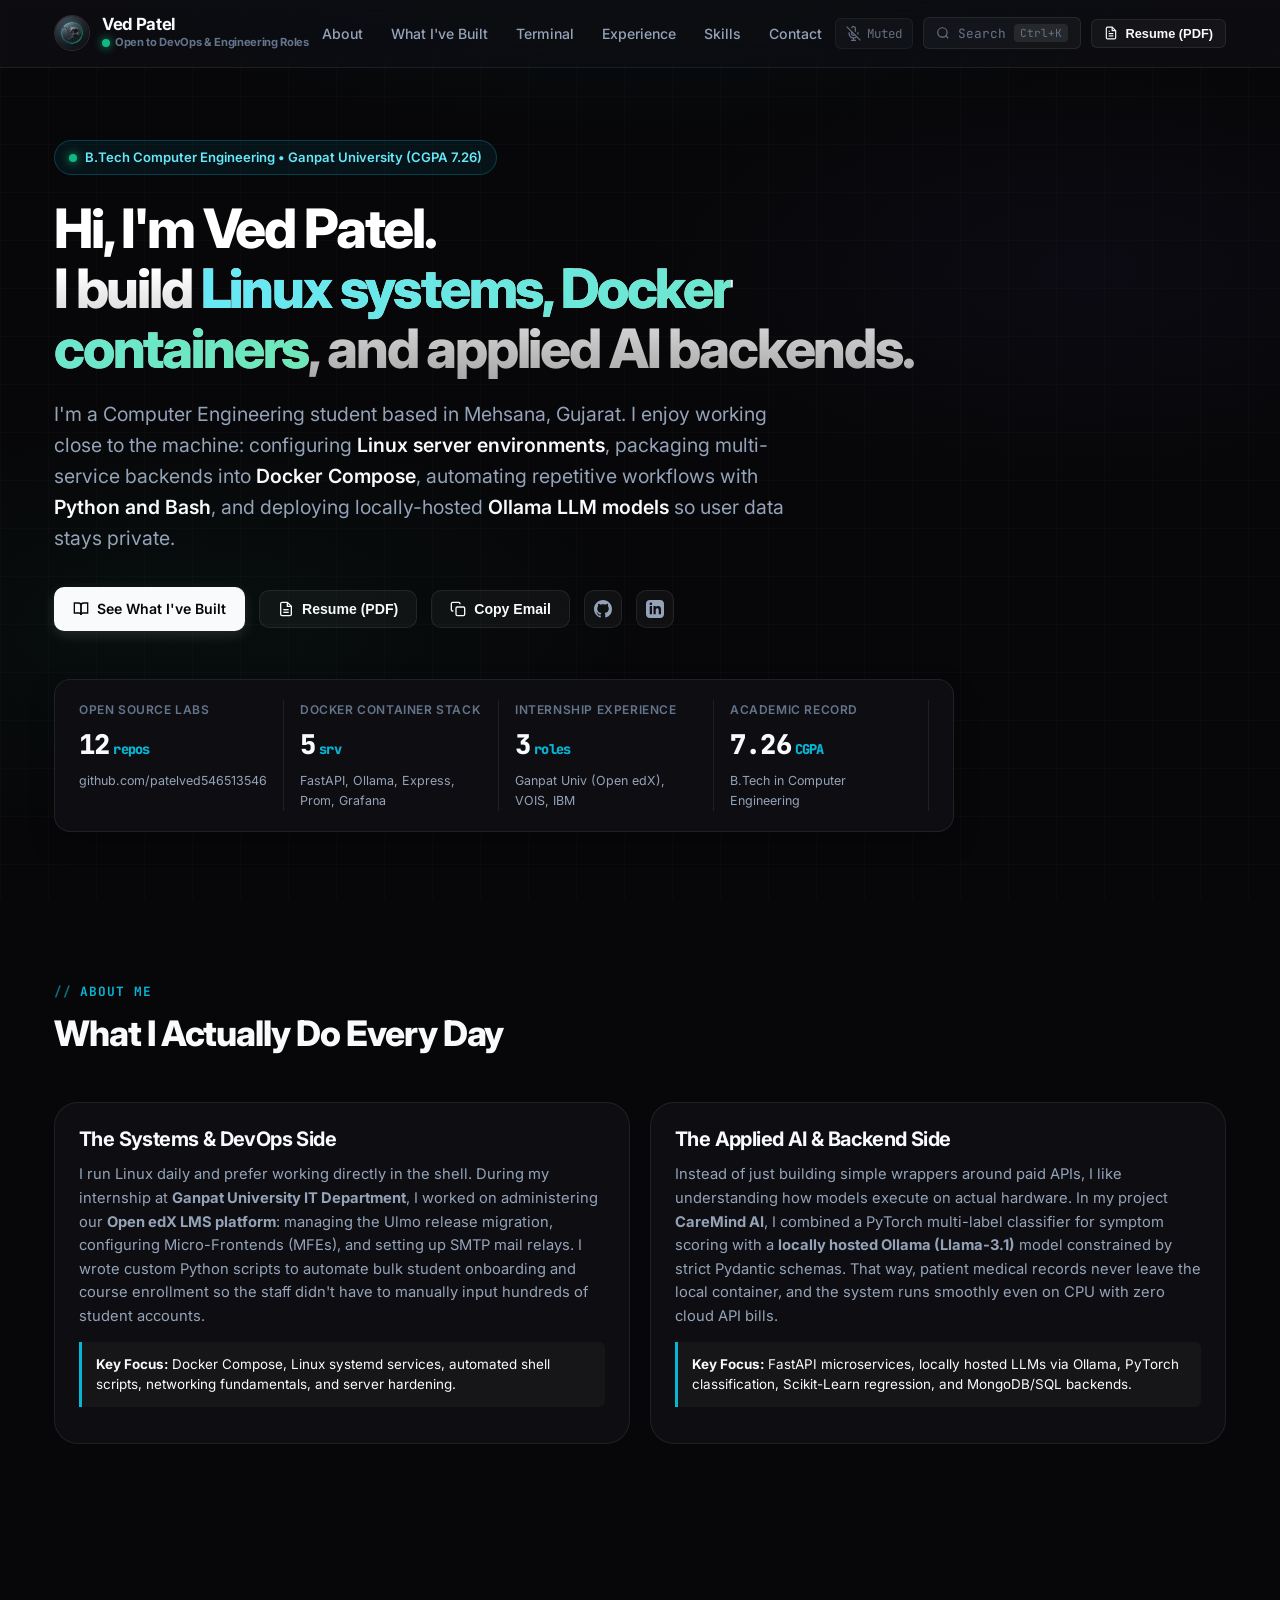
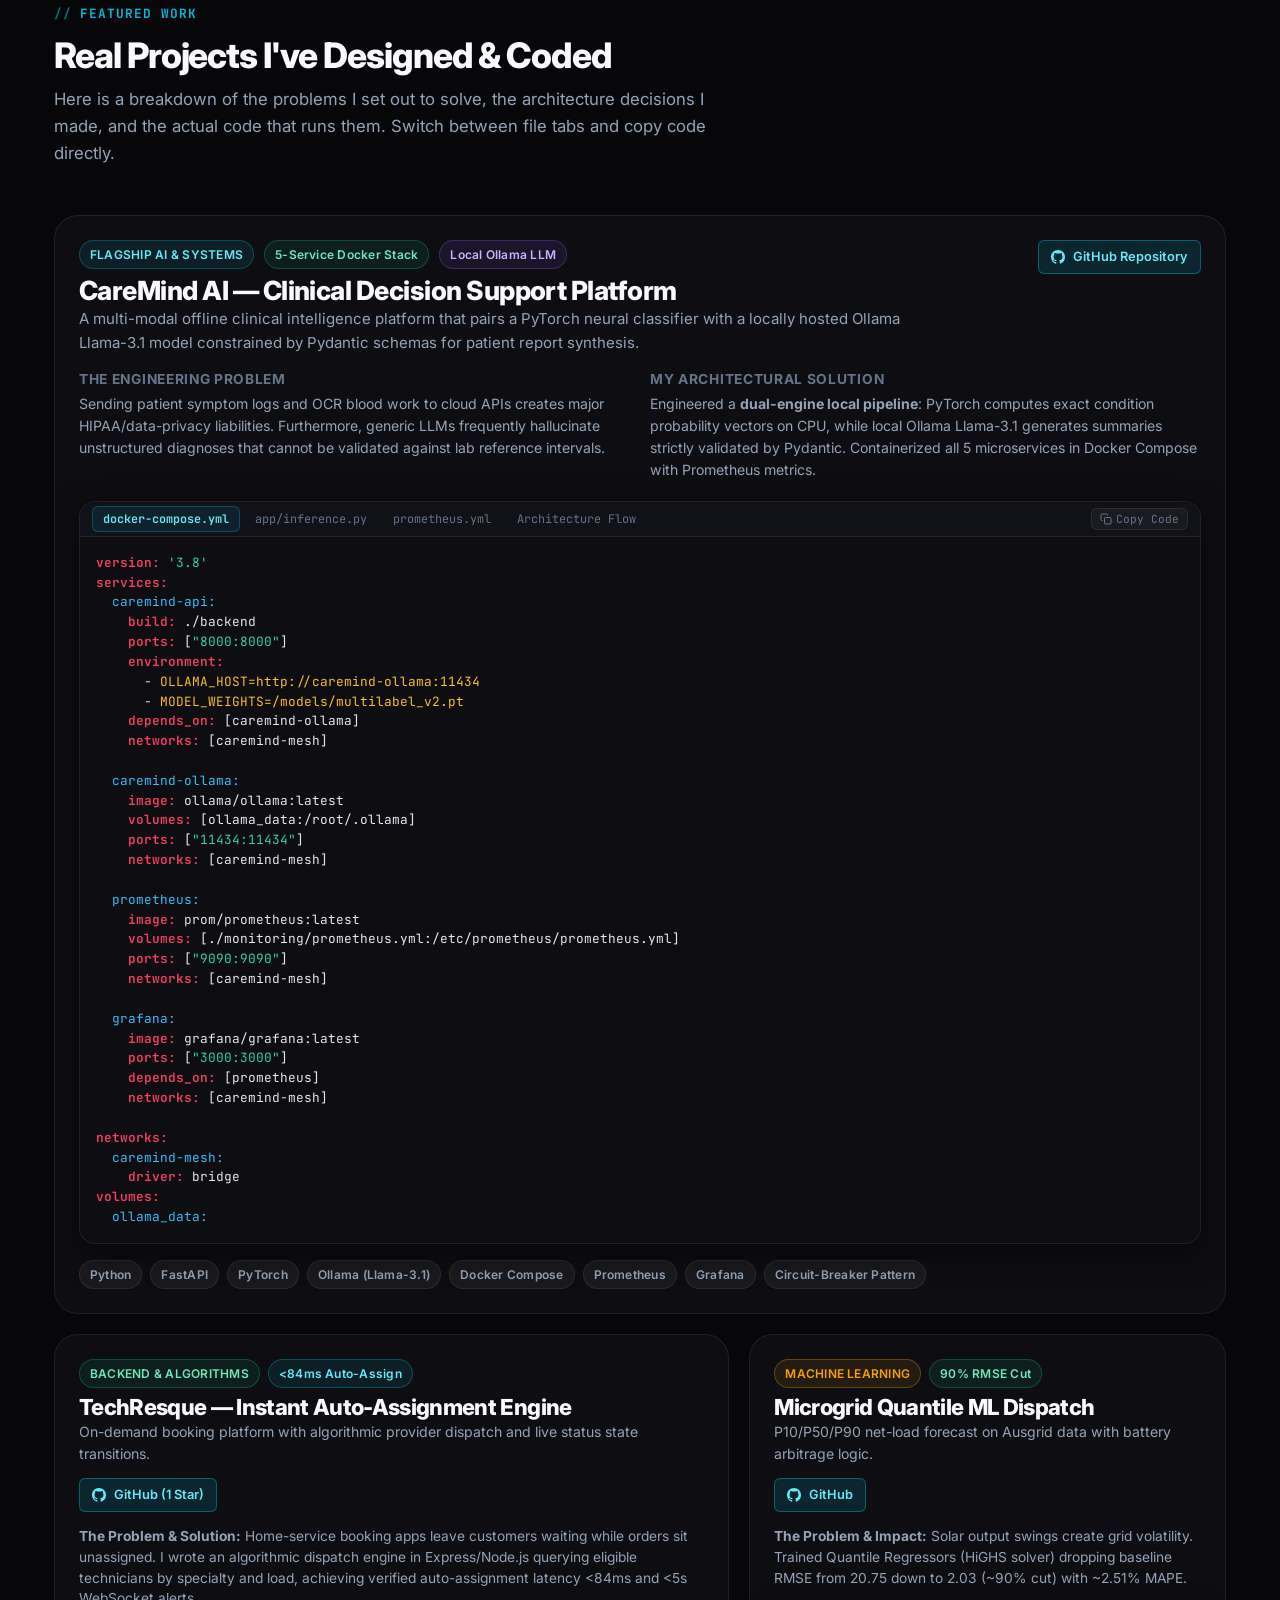
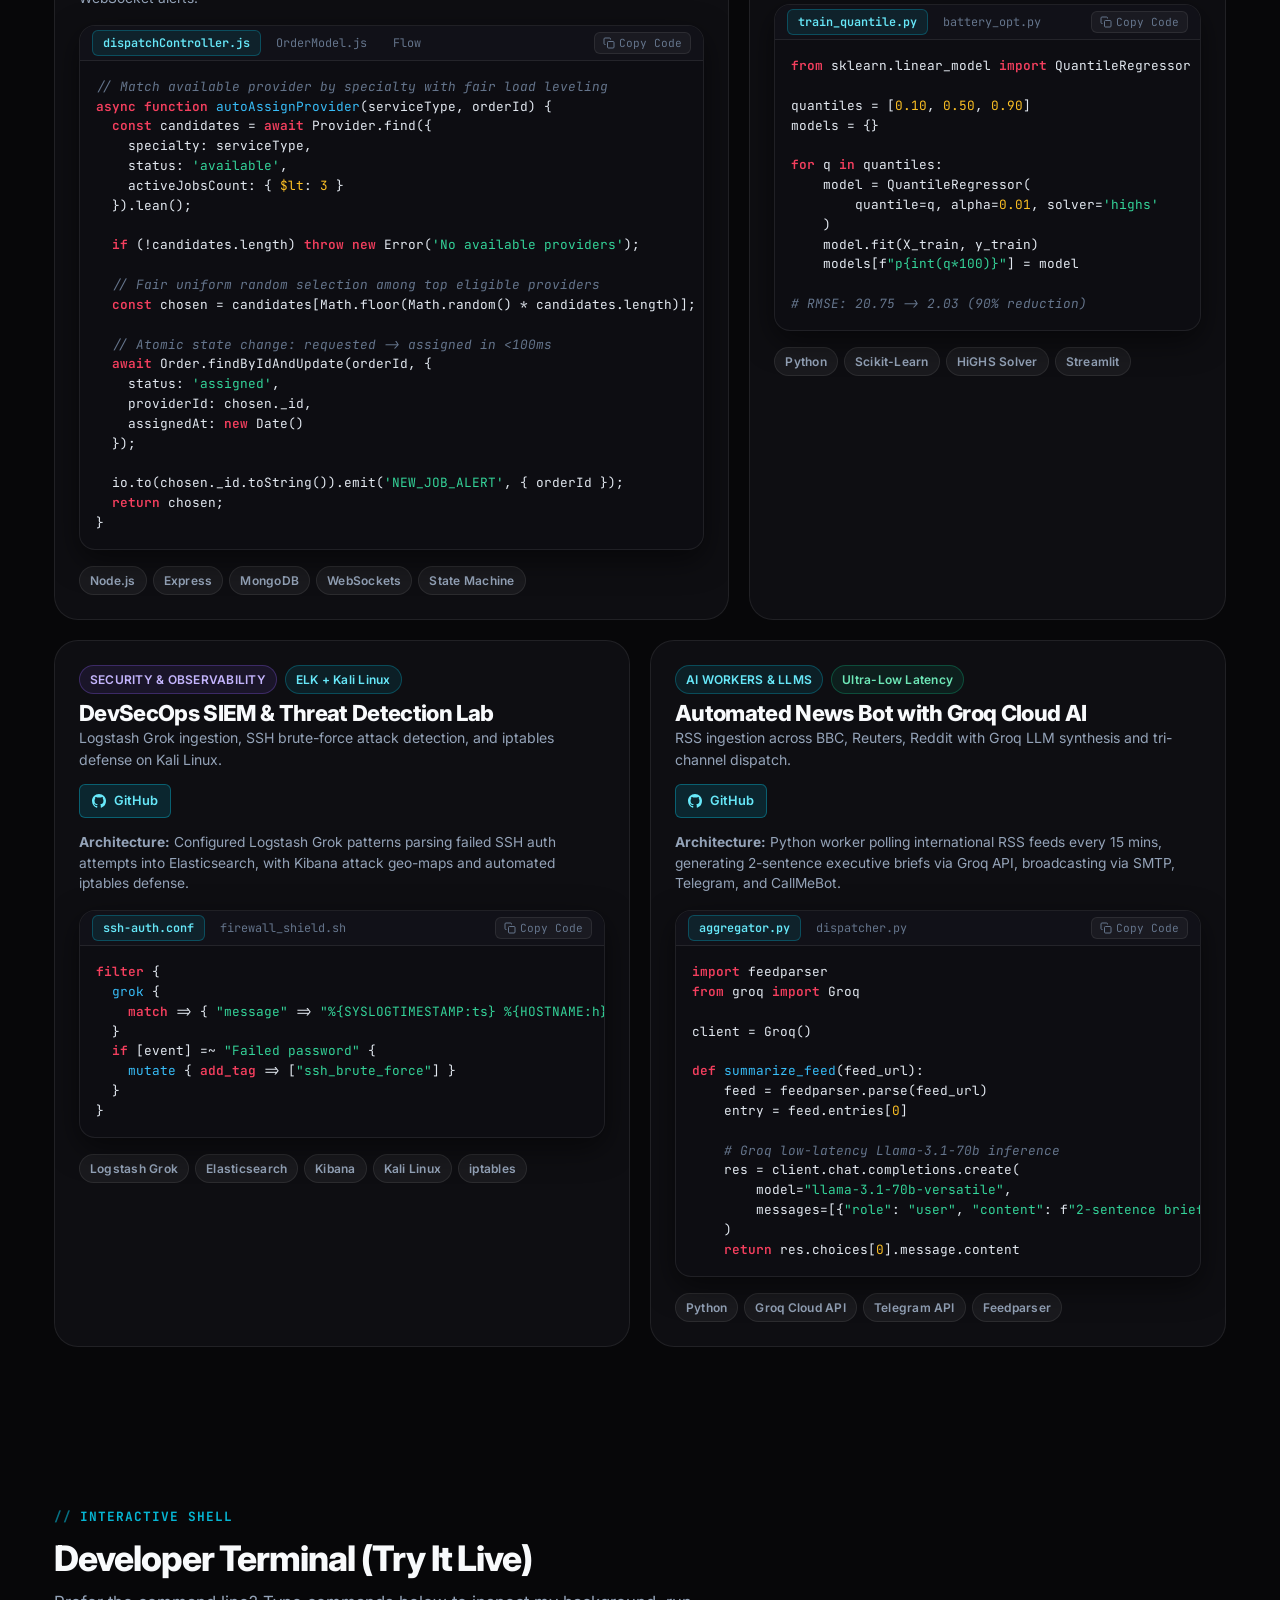
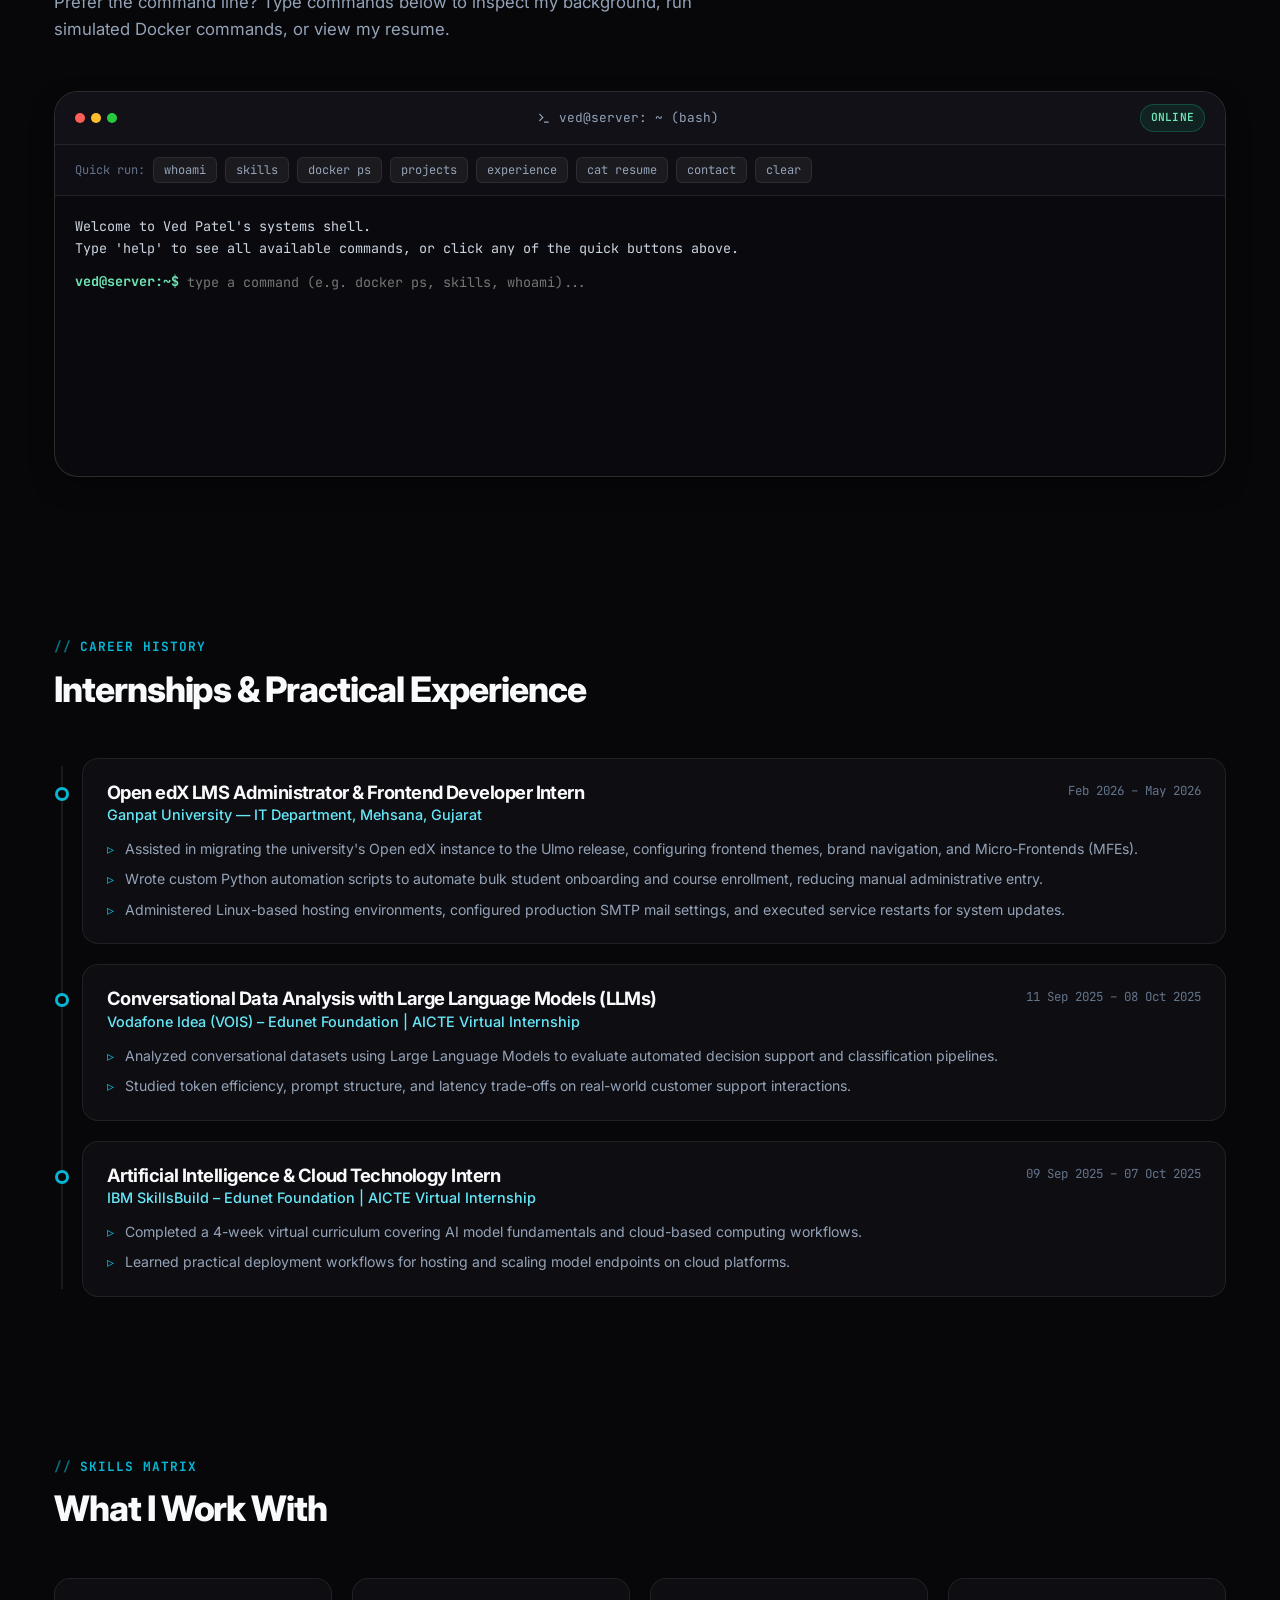
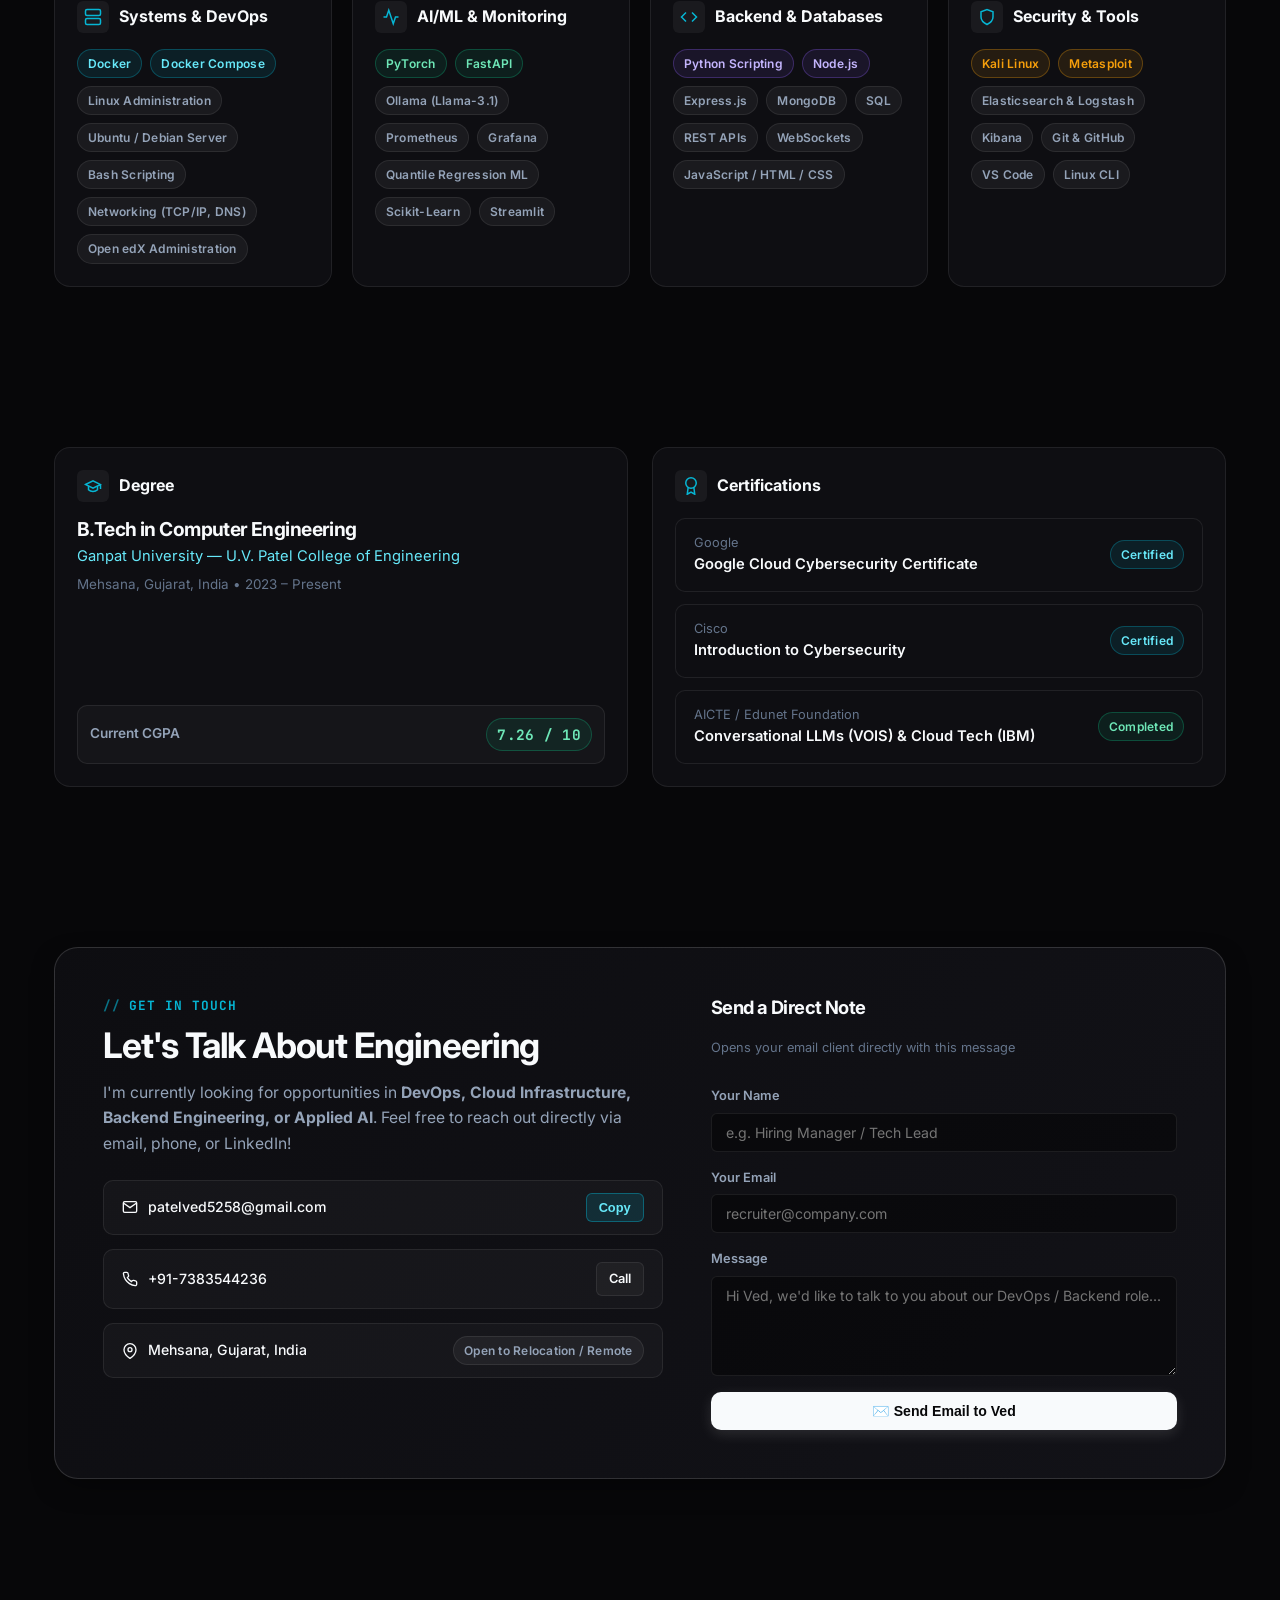
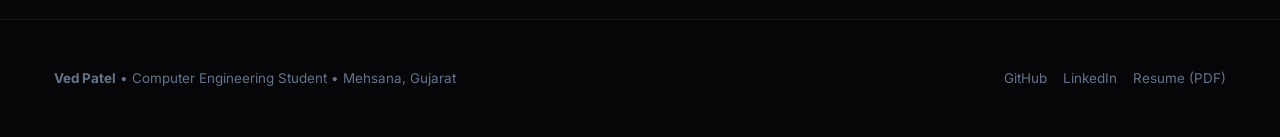
==== index.html @ 18f980f1 "feat: complete bento-telemetry portfolio for Ved Patel" ====
<!DOCTYPE html>
<html lang="en">
<head>
  <meta charset="UTF-8">
  <meta name="viewport" content="width=device-width, initial-scale=1.0">
  <title>Ved Patel — Computer Engineering | Linux, Docker & DevOps</title>
  <meta name="description" content="Portfolio of Ved Patel. Computer Engineering student passionate about Linux administration, Docker containers, backend APIs, applied AI pipelines, and DevOps workflows.">
  <meta name="keywords" content="Ved Patel, DevOps, Linux, Docker, Docker Compose, Python, PyTorch, FastAPI, Ollama, Mehsana, Ganpat University">
  <meta name="author" content="Ved Patel">

  <!-- Open Graph -->
  <meta property="og:title" content="Ved Patel — Computer Engineering | Linux, Docker & DevOps">
  <meta property="og:description" content="Explore my projects: Dockerized 5-service stacks, <100ms auto-assignment algorithms, and local Ollama ML pipelines.">
  <meta property="og:type" content="website">
  <meta property="og:image" content="assets/images/ved_avatar.jpg">

  <!-- Favicon -->
  <link rel="icon" type="image/jpeg" href="assets/images/ved_avatar.jpg">

  <!-- Google Fonts: Inter & JetBrains Mono -->
  <link rel="preconnect" href="https://fonts.googleapis.com">
  <link rel="preconnect" href="https://fonts.gstatic.com" crossorigin>
  <link href="https://fonts.googleapis.com/css2?family=Inter:wght@400;500;600;700;800&family=JetBrains+Mono:wght@400;500;600&display=swap" rel="stylesheet">

  <!-- Stylesheet -->
  <link rel="stylesheet" href="assets/css/style.css">
</head>
<body>

  <!-- ==============================================================
       NAVIGATION BAR
       ============================================================== -->
  <header class="navbar" id="navbar">
    <div class="container nav-container">
      <a href="#" class="nav-brand">
        <img src="assets/images/ved_avatar.jpg" alt="Ved Patel Logo" class="nav-brand-avatar">
        <div class="nav-brand-text">
          <span class="nav-brand-name">Ved Patel</span>
          <span class="nav-brand-status">
            <span class="status-indicator"></span> Open to DevOps &amp; Engineering Roles
          </span>
        </div>
      </a>

      <nav>
        <ul class="nav-links">
          <li><a href="#about" class="nav-link">About</a></li>
          <li><a href="#projects" class="nav-link">What I've Built</a></li>
          <li><a href="#terminal" class="nav-link">Terminal</a></li>
          <li><a href="#experience" class="nav-link">Experience</a></li>
          <li><a href="#skills" class="nav-link">Skills</a></li>
          <li><a href="#contact" class="nav-link">Contact</a></li>
        </ul>
      </nav>

      <div class="nav-actions">
        <button class="audio-toggle-btn" id="audio-toggle-btn" title="Toggle UI Sound Effects">
          <svg width="15" height="15" viewBox="0 0 24 24" fill="none" stroke="currentColor" stroke-width="2"><line x1="1" y1="1" x2="23" y2="23"></line><path d="M9 9v3a3 3 0 0 0 5.12 2.12M15 9.34V4a3 3 0 0 0-5.94-.6"></path><path d="M17 16.95A7 7 0 0 1 5 12v-2m14 0v2a7 7 0 0 1-.11 1.23"></path><line x1="12" y1="19" x2="12" y2="23"></line><line x1="8" y1="23" x2="16" y2="23"></line></svg>
          <span>Muted</span>
        </button>

        <button class="cmd-k-trigger" title="Command Palette">
          <svg width="14" height="14" viewBox="0 0 24 24" fill="none" stroke="currentColor" stroke-width="2"><circle cx="11" cy="11" r="8"></circle><line x1="21" y1="21" x2="16.65" y2="16.65"></line></svg>
          <span>Search</span>
          <span class="cmd-k-key">Ctrl+K</span>
        </button>

        <button class="btn btn-secondary btn-sm resume-trigger-btn">
          <svg width="14" height="14" viewBox="0 0 24 24" fill="none" stroke="currentColor" stroke-width="2"><path d="M14 2H6a2 2 0 0 0-2 2v16a2 2 0 0 0 2 2h12a2 2 0 0 0 2-2V8z"></path><polyline points="14 2 14 8 20 8"></polyline><line x1="16" y1="13" x2="8" y2="13"></line><line x1="16" y1="17" x2="8" y2="17"></line><polyline points="10 9 9 9 8 9"></polyline></svg>
          Resume (PDF)
        </button>

        <button class="mobile-nav-toggle" aria-label="Toggle Navigation">
          <svg width="22" height="22" viewBox="0 0 24 24" fill="none" stroke="currentColor" stroke-width="2"><line x1="3" y1="12" x2="21" y2="12"></line><line x1="3" y1="6" x2="21" y2="6"></line><line x1="3" y1="18" x2="21" y2="18"></line></svg>
        </button>
      </div>
    </div>
  </header>

  <!-- ==============================================================
       HERO SECTION — NATURAL DEVELOPER INTRODUCTION
       ============================================================== -->
  <section class="hero-section" id="hero">
    <div class="container">
      <div class="hero-content">
        <div class="hero-pill">
          <span class="status-indicator"></span>
          <span>B.Tech Computer Engineering &bull; Ganpat University (CGPA 7.26)</span>
        </div>

        <h1 class="hero-title">
          Hi, I'm Ved Patel.<br>
          I build <span class="hero-highlight">Linux systems, Docker containers</span>, and applied AI backends.
        </h1>

        <p class="hero-subtitle">
          I'm a Computer Engineering student based in Mehsana, Gujarat. I enjoy working close to the machine: 
          configuring <strong>Linux server environments</strong>, packaging multi-service backends into 
          <strong>Docker Compose</strong>, automating repetitive workflows with <strong>Python and Bash</strong>, 
          and deploying locally-hosted <strong>Ollama LLM models</strong> so user data stays private.
        </p>

        <div class="hero-cta-group">
          <a href="#projects" class="btn btn-primary">
            <svg width="16" height="16" viewBox="0 0 24 24" fill="none" stroke="currentColor" stroke-width="2"><path d="M2 3h6a4 4 0 0 1 4 4v14a3 3 0 0 0-3-3H2z"></path><path d="M22 3h-6a4 4 0 0 0-4 4v14a3 3 0 0 1 3-3h7z"></path></svg>
            See What I've Built
          </a>

          <button class="btn btn-secondary resume-trigger-btn">
            <svg width="16" height="16" viewBox="0 0 24 24" fill="none" stroke="currentColor" stroke-width="2"><path d="M14 2H6a2 2 0 0 0-2 2v16a2 2 0 0 0 2 2h12a2 2 0 0 0 2-2V8z"></path><polyline points="14 2 14 8 20 8"></polyline><line x1="16" y1="13" x2="8" y2="13"></line><line x1="16" y1="17" x2="8" y2="17"></line></svg>
            Resume (PDF)
          </button>

          <button class="btn btn-secondary" onclick="copyEmail()">
            <svg width="16" height="16" viewBox="0 0 24 24" fill="none" stroke="currentColor" stroke-width="2"><rect x="9" y="9" width="13" height="13" rx="2" ry="2"></rect><path d="M5 15H4a2 2 0 0 1-2-2V4a2 2 0 0 1 2-2h9a2 2 0 0 1 2 2v1"></path></svg>
            Copy Email
          </button>

          <a href="https://github.com/patelved546513546" target="_blank" rel="noopener noreferrer" class="btn btn-icon" title="GitHub Profile">
            <svg width="18" height="18" viewBox="0 0 24 24" fill="currentColor"><path d="M12 0C5.37 0 0 5.37 0 12c0 5.31 3.435 9.795 8.205 11.385.6.105.825-.255.825-.57 0-.285-.015-1.23-.015-2.235-3.015.555-3.795-.735-4.035-1.41-.135-.345-.72-1.41-1.23-1.695-.42-.225-1.02-.78-.015-.795.945-.015 1.62.87 1.845 1.23 1.08 1.815 2.805 1.305 3.495.99.105-.78.42-1.305.765-1.605-2.67-.3-5.46-1.335-5.46-5.925 0-1.305.465-2.385 1.23-3.225-.12-.3-.54-1.53.12-3.18 0 0 1.005-.315 3.3 1.23.96-.27 1.98-.405 3-.405s2.04.135 3 .405c2.295-1.56 3.3-1.23 3.3-1.23.66 1.65.24 2.88.12 3.18.765.84 1.23 1.905 1.23 3.225 0 4.605-2.805 5.625-5.475 5.925.435.375.81 1.095.81 2.22 0 1.605-.015 2.895-.015 3.3 0 .315.225.69.825.57A12.02 12.02 0 0024 12c0-6.63-5.37-12-12-12z"/></svg>
          </a>

          <a href="https://linkedin.com/in/vedpatel5258" target="_blank" rel="noopener noreferrer" class="btn btn-icon" title="LinkedIn Profile">
            <svg width="18" height="18" viewBox="0 0 24 24" fill="currentColor"><path d="M19 0h-14c-2.761 0-5 2.239-5 5v14c0 2.761 2.239 5 5 5h14c2.762 0 5-2.239 5-5v-14c0-2.761-2.238-5-5-5zm-11 19h-3v-11h3v11zm-1.5-12.268c-.966 0-1.75-.79-1.75-1.764s.784-1.764 1.75-1.764 1.75.79 1.75 1.764-.783 1.764-1.75 1.764zm13.5 12.268h-3v-5.604c0-3.368-4-3.113-4 0v5.604h-3v-11h3v1.765c1.396-2.586 7-2.777 7 2.476v6.759z"/></svg>
          </a>
        </div>

        <!-- Real Stats Telemetry Strip -->
        <div class="telemetry-strip">
          <div class="telemetry-item">
            <div class="telemetry-label">OPEN SOURCE LABS</div>
            <div class="telemetry-value" id="github-live-stat">12<span>repos</span></div>
            <div class="telemetry-context">github.com/patelved546513546</div>
          </div>

          <div class="telemetry-item">
            <div class="telemetry-label">DOCKER CONTAINER STACK</div>
            <div class="telemetry-value">5<span>srv</span></div>
            <div class="telemetry-context">FastAPI, Ollama, Express, Prom, Grafana</div>
          </div>

          <div class="telemetry-item">
            <div class="telemetry-label">INTERNSHIP EXPERIENCE</div>
            <div class="telemetry-value">3<span>roles</span></div>
            <div class="telemetry-context">Ganpat Univ (Open edX), VOIS, IBM</div>
          </div>

          <div class="telemetry-item">
            <div class="telemetry-label">ACADEMIC RECORD</div>
            <div class="telemetry-value">7.26<span>CGPA</span></div>
            <div class="telemetry-context">B.Tech in Computer Engineering</div>
          </div>
        </div>
      </div>
    </div>
  </section>

  <!-- ==============================================================
       ABOUT ME — CANDID HUMAN CONTEXT
       ============================================================== -->
  <section class="section" id="about">
    <div class="container">
      <div class="section-header">
        <div class="section-tag">About Me</div>
        <h2 class="section-title">What I Actually Do Every Day</h2>
      </div>

      <div class="bento-grid">
        <div class="bento-col-6 bento-card spotlight-card">
          <h3 style="font-size: 1.25rem; margin-bottom: 12px; color: var(--text-primary);">The Systems &amp; DevOps Side</h3>
          <p style="font-size: 0.92rem; color: var(--text-secondary); line-height: 1.6; margin-bottom: 14px;">
            I run Linux daily and prefer working directly in the shell. During my internship at 
            <strong>Ganpat University IT Department</strong>, I worked on administering our 
            <strong>Open edX LMS platform</strong>: managing the Ulmo release migration, configuring Micro-Frontends (MFEs), 
            and setting up SMTP mail relays. I wrote custom Python scripts to automate bulk student onboarding and course 
            enrollment so the staff didn't have to manually input hundreds of student accounts.
          </p>
          <div class="card-callout">
            <strong>Key Focus:</strong> Docker Compose, Linux systemd services, automated shell scripts, networking fundamentals, and server hardening.
          </div>
        </div>

        <div class="bento-col-6 bento-card spotlight-card">
          <h3 style="font-size: 1.25rem; margin-bottom: 12px; color: var(--text-primary);">The Applied AI &amp; Backend Side</h3>
          <p style="font-size: 0.92rem; color: var(--text-secondary); line-height: 1.6; margin-bottom: 14px;">
            Instead of just building simple wrappers around paid APIs, I like understanding how models execute on actual hardware. 
            In my project <strong>CareMind AI</strong>, I combined a PyTorch multi-label classifier for symptom scoring with a 
            <strong>locally hosted Ollama (Llama-3.1)</strong> model constrained by strict Pydantic schemas. That way, patient medical 
            records never leave the local container, and the system runs smoothly even on CPU with zero cloud API bills.
          </p>
          <div class="card-callout">
            <strong>Key Focus:</strong> FastAPI microservices, locally hosted LLMs via Ollama, PyTorch classification, Scikit-Learn regression, and MongoDB/SQL backends.
          </div>
        </div>
      </div>
    </div>
  </section>

  <!-- ==============================================================
       FEATURED PROJECTS — BENTO TELEMETRY GRID & MULTI-FILE CODE TABS
       ============================================================== -->
  <section class="section" id="projects">
    <div class="container">
      <div class="section-header">
        <div class="section-tag">Featured Work</div>
        <h2 class="section-title">Real Projects I've Designed &amp; Coded</h2>
        <p class="section-desc">
          Here is a breakdown of the problems I set out to solve, the architecture decisions I made, 
          and the actual code that runs them. Switch between file tabs and copy code directly.
        </p>
      </div>

      <div class="bento-grid">

        <!-- PROJECT 1: CAREMIND AI (FLAGSHIP - FULL 12 COLS) -->
        <div class="bento-col-12 bento-card spotlight-card">
          <div style="display:flex; justify-content:space-between; align-items:flex-start; flex-wrap:wrap; gap:12px; margin-bottom:16px;">
            <div>
              <div style="display:flex; align-items:center; gap:10px; margin-bottom:6px;">
                <span class="badge badge-cyan">FLAGSHIP AI &amp; SYSTEMS</span>
                <span class="badge badge-emerald">5-Service Docker Stack</span>
                <span class="badge badge-violet">Local Ollama LLM</span>
              </div>
              <h3 style="font-size: 1.65rem; font-weight:800; letter-spacing: -0.02em;">CareMind AI — Clinical Decision Support Platform</h3>
              <p style="font-size: 0.94rem; color: var(--text-secondary); max-width: 850px;">
                A multi-modal offline clinical intelligence platform that pairs a PyTorch neural classifier with a locally hosted Ollama Llama-3.1 model constrained by Pydantic schemas for patient report synthesis.
              </p>
            </div>
            <a href="https://github.com/patelved546513546" target="_blank" rel="noopener noreferrer" class="btn btn-cyan btn-sm">
              <svg width="14" height="14" viewBox="0 0 24 24" fill="currentColor"><path d="M12 0C5.37 0 0 5.37 0 12c0 5.31 3.435 9.795 8.205 11.385.6.105.825-.255.825-.57 0-.285-.015-1.23-.015-2.235-3.015.555-3.795-.735-4.035-1.41-.135-.345-.72-1.41-1.23-1.695-.42-.225-1.02-.78-.015-.795.945-.015 1.62.87 1.845 1.23 1.08 1.815 2.805 1.305 3.495.99.105-.78.42-1.305.765-1.605-2.67-.3-5.46-1.335-5.46-5.925 0-1.305.465-2.385 1.23-3.225-.12-.3-.54-1.53.12-3.18 0 0 1.005-.315 3.3 1.23.96-.27 1.98-.405 3-.405s2.04.135 3 .405c2.295-1.56 3.3-1.23 3.3-1.23.66 1.65.24 2.88.12 3.18.765.84 1.23 1.905 1.23 3.225 0 4.605-2.805 5.625-5.475 5.925.435.375.81 1.095.81 2.22 0 1.605-.015 2.895-.015 3.3 0 .315.225.69.825.57A12.02 12.02 0 0024 12c0-6.63-5.37-12-12-12z"/></svg>
              GitHub Repository
            </a>
          </div>

          <div style="display:grid; grid-template-columns: 1fr 1fr; gap: 20px; margin-bottom: 20px;">
            <div>
              <h4 style="font-size:0.86rem; text-transform:uppercase; color:var(--text-muted); margin-bottom:6px; letter-spacing:0.05em;">The Engineering Problem</h4>
              <p style="font-size:0.88rem; color:var(--text-secondary); line-height:1.55;">
                Sending patient symptom logs and OCR blood work to cloud APIs creates major HIPAA/data-privacy liabilities. Furthermore, generic LLMs frequently hallucinate unstructured diagnoses that cannot be validated against lab reference intervals.
              </p>
            </div>
            <div>
              <h4 style="font-size:0.86rem; text-transform:uppercase; color:var(--text-muted); margin-bottom:6px; letter-spacing:0.05em;">My Architectural Solution</h4>
              <p style="font-size:0.88rem; color:var(--text-secondary); line-height:1.55;">
                Engineered a <strong>dual-engine local pipeline</strong>: PyTorch computes exact condition probability vectors on CPU, while local Ollama Llama-3.1 generates summaries strictly validated by Pydantic. Containerized all 5 microservices in Docker Compose with Prometheus metrics.
              </p>
            </div>
          </div>

          <!-- Multi-File Code Tabs Viewer -->
          <div class="code-window code-file-viewer">
            <div class="file-tabs-bar">
              <div class="file-tabs-list">
                <button class="file-tab-btn active" data-tab="cm-docker">docker-compose.yml</button>
                <button class="file-tab-btn" data-tab="cm-infer">app/inference.py</button>
                <button class="file-tab-btn" data-tab="cm-prom">prometheus.yml</button>
                <button class="file-tab-btn" data-tab="cm-arch">Architecture Flow</button>
              </div>
              <button class="copy-code-btn" title="Copy active code">
                <svg width="12" height="12" viewBox="0 0 24 24" fill="none" stroke="currentColor" stroke-width="2"><rect x="9" y="9" width="13" height="13" rx="2" ry="2"></rect><path d="M5 15H4a2 2 0 0 1-2-2V4a2 2 0 0 1 2-2h9a2 2 0 0 1 2 2v1"></path></svg>
                <span>Copy Code</span>
              </button>
            </div>

            <!-- Tab 1: Docker Compose -->
            <div class="file-tab-pane active" data-tab="cm-docker">
              <pre class="code-pre"><code><span class="kw">version:</span> <span class="str">'3.8'</span>
<span class="kw">services:</span>
  <span class="fn">caremind-api:</span>
    <span class="kw">build:</span> ./backend
    <span class="kw">ports:</span> [<span class="str">"8000:8000"</span>]
    <span class="kw">environment:</span>
      - <span class="val">OLLAMA_HOST=http://caremind-ollama:11434</span>
      - <span class="val">MODEL_WEIGHTS=/models/multilabel_v2.pt</span>
    <span class="kw">depends_on:</span> [caremind-ollama]
    <span class="kw">networks:</span> [caremind-mesh]

  <span class="fn">caremind-ollama:</span>
    <span class="kw">image:</span> ollama/ollama:latest
    <span class="kw">volumes:</span> [ollama_data:/root/.ollama]
    <span class="kw">ports:</span> [<span class="str">"11434:11434"</span>]
    <span class="kw">networks:</span> [caremind-mesh]

  <span class="fn">prometheus:</span>
    <span class="kw">image:</span> prom/prometheus:latest
    <span class="kw">volumes:</span> [./monitoring/prometheus.yml:/etc/prometheus/prometheus.yml]
    <span class="kw">ports:</span> [<span class="str">"9090:9090"</span>]
    <span class="kw">networks:</span> [caremind-mesh]

  <span class="fn">grafana:</span>
    <span class="kw">image:</span> grafana/grafana:latest
    <span class="kw">ports:</span> [<span class="str">"3000:3000"</span>]
    <span class="kw">depends_on:</span> [prometheus]
    <span class="kw">networks:</span> [caremind-mesh]

<span class="kw">networks:</span>
  <span class="fn">caremind-mesh:</span>
    <span class="kw">driver:</span> bridge
<span class="kw">volumes:</span>
  <span class="fn">ollama_data:</span></code></pre>
            </div>

            <!-- Tab 2: Inference.py -->
            <div class="file-tab-pane" data-tab="cm-infer">
              <pre class="code-pre"><code><span class="kw">import</span> torch
<span class="kw">from</span> fastapi <span class="kw">import</span> FastAPI, HTTPException
<span class="kw">from</span> pydantic <span class="kw">import</span> BaseModel
<span class="kw">import</span> httpx

app = FastAPI(title=<span class="str">"CareMind Clinical Inference Engine"</span>)

<span class="comment"># Load compiled PyTorch Multi-Label weights (CPU optimized)</span>
model = torch.jit.load(<span class="str">"models/caremind_classifier_cpu.pt"</span>)
model.eval()

<span class="kw">class</span> <span class="fn">PatientPayload</span>(BaseModel):
    symptom_vector: list[float]  <span class="comment"># 48-dim normalized embedding</span>
    pain_coordinates: list[int]
    reported_text: str

<span class="fn">@app.post</span>(<span class="str">"/v1/diagnose"</span>)
<span class="kw">async def</span> <span class="fn">evaluate_patient</span>(payload: PatientPayload):
    <span class="kw">with</span> torch.no_grad():
        x = torch.tensor([payload.symptom_vector], dtype=torch.float32)
        logits = model(x)
        probabilities = torch.sigmoid(logits)[<span class="val">0</span>].tolist()

    <span class="comment"># Local Ollama Llama-3.1 inference with circuit-breaker fallback</span>
    <span class="kw">try</span>:
        <span class="kw">async with</span> httpx.AsyncClient(timeout=<span class="val">3.5</span>) <span class="kw">as</span> client:
            resp = <span class="kw">await</span> client.post(<span class="str">"http://caremind-ollama:11434/api/generate"</span>, json={
                <span class="str">"model"</span>: <span class="str">"llama3.1:8b"</span>,
                <span class="str">"prompt"</span>: f<span class="str">"Summarize symptoms: {payload.reported_text}"</span>,
                <span class="str">"format"</span>: <span class="str">"json"</span>,
                <span class="str">"stream"</span>: <span class="val">False</span>
            })
            clinical_summary = resp.json().get(<span class="str">"response"</span>)
    <span class="kw">except</span> httpx.TimeoutException:
        clinical_summary = <span class="str">"Ollama busy; deterministic rule-based output served."</span>

    <span class="kw">return</span> {<span class="str">"condition_probs"</span>: probabilities, <span class="str">"clinical_summary"</span>: clinical_summary}</code></pre>
            </div>

            <!-- Tab 3: Prometheus -->
            <div class="file-tab-pane" data-tab="cm-prom">
              <pre class="code-pre"><code><span class="kw">global:</span>
  <span class="kw">scrape_interval:</span> <span class="val">5s</span>
  <span class="kw">evaluation_interval:</span> <span class="val">5s</span>

<span class="kw">scrape_configs:</span>
  - <span class="fn">job_name:</span> <span class="str">'caremind_inference_telemetry'</span>
    <span class="kw">metrics_path:</span> <span class="str">'/metrics'</span>
    <span class="kw">static_configs:</span>
      - <span class="kw">targets:</span> [<span class="str">'caremind-api:8000'</span>]
    <span class="kw">metric_relabel_configs:</span>
      - <span class="kw">source_labels:</span> [__name__]
        <span class="kw">regex:</span> <span class="str">'(inference_latency_seconds|queue_depth|memory_usage_bytes)'</span>
        <span class="kw">action:</span> keep</code></pre>
            </div>

            <!-- Tab 4: Architecture Flow -->
            <div class="file-tab-pane" data-tab="cm-arch">
              <pre class="code-pre"><code><span class="comment">[Client / React MFE Frontends]</span>
       │ (JSON: Pain Body-Map + OCR Blood Work + Symptoms)
       ▼
<span class="comment">[FastAPI Ingestion Gateway (Port 8000)]</span>
   ┌───┴────────────────────────────────────────┐
   ▼                                            ▼
<span class="fn">[PyTorch Neural Net]</span>                    <span class="fn">[Ollama Llama-3.1 Engine]</span>
• Multi-label condition probs           • Structured JSON clinical summary
• 100% Offline execution               • Pydantic schema validation
• Circuit-breaker timeout               • Privacy safe (zero cloud leak)
   └───┬────────────────────────────────────────┘
       ▼
<span class="str">[Prometheus Exporter]</span> ──> <span class="val">[Grafana Dashboard Visuals (Port 3000)]</span></code></pre>
            </div>
          </div>

          <div style="display:flex; flex-wrap:wrap; gap:8px;">
            <span class="badge">Python</span>
            <span class="badge">FastAPI</span>
            <span class="badge">PyTorch</span>
            <span class="badge">Ollama (Llama-3.1)</span>
            <span class="badge">Docker Compose</span>
            <span class="badge">Prometheus</span>
            <span class="badge">Grafana</span>
            <span class="badge">Circuit-Breaker Pattern</span>
          </div>
        </div>

        <!-- PROJECT 2: TECHRESQUE (BENTO COL 7) -->
        <div class="bento-col-7 bento-card spotlight-card">
          <div style="display:flex; justify-content:space-between; align-items:flex-start; flex-wrap:wrap; gap:12px; margin-bottom:14px;">
            <div>
              <div style="display:flex; align-items:center; gap:8px; margin-bottom:6px;">
                <span class="badge badge-emerald">BACKEND &amp; ALGORITHMS</span>
                <span class="badge badge-cyan">&lt;84ms Auto-Assign</span>
              </div>
              <h3 style="font-size: 1.38rem; font-weight:800;">TechResque — Instant Auto-Assignment Engine</h3>
              <p style="font-size: 0.88rem; color: var(--text-secondary);">
                On-demand booking platform with algorithmic provider dispatch and live status state transitions.
              </p>
            </div>
            <a href="https://github.com/patelved546513546/TECHRESQUE" target="_blank" rel="noopener noreferrer" class="btn btn-cyan btn-sm">
              <svg width="14" height="14" viewBox="0 0 24 24" fill="currentColor"><path d="M12 0C5.37 0 0 5.37 0 12c0 5.31 3.435 9.795 8.205 11.385.6.105.825-.255.825-.57 0-.285-.015-1.23-.015-2.235-3.015.555-3.795-.735-4.035-1.41-.135-.345-.72-1.41-1.23-1.695-.42-.225-1.02-.78-.015-.795.945-.015 1.62.87 1.845 1.23 1.08 1.815 2.805 1.305 3.495.99.105-.78.42-1.305.765-1.605-2.67-.3-5.46-1.335-5.46-5.925 0-1.305.465-2.385 1.23-3.225-.12-.3-.54-1.53.12-3.18 0 0 1.005-.315 3.3 1.23.96-.27 1.98-.405 3-.405s2.04.135 3 .405c2.295-1.56 3.3-1.23 3.3-1.23.66 1.65.24 2.88.12 3.18.765.84 1.23 1.905 1.23 3.225 0 4.605-2.805 5.625-5.475 5.925.435.375.81 1.095.81 2.22 0 1.605-.015 2.895-.015 3.3 0 .315.225.69.825.57A12.02 12.02 0 0024 12c0-6.63-5.37-12-12-12z"/></svg>
              GitHub (1 Star)
            </a>
          </div>

          <div style="margin-bottom:14px;">
            <p style="font-size:0.86rem; color:var(--text-secondary); line-height:1.5;">
              <strong>The Problem &amp; Solution:</strong> Home-service booking apps leave customers waiting while orders sit unassigned. I wrote an algorithmic dispatch engine in Express/Node.js querying eligible technicians by specialty and load, achieving verified auto-assignment latency &lt;84ms and &lt;5s WebSocket alerts.
            </p>
          </div>

          <!-- Multi-File Code Tabs Viewer -->
          <div class="code-window code-file-viewer">
            <div class="file-tabs-bar">
              <div class="file-tabs-list">
                <button class="file-tab-btn active" data-tab="tr-dispatch">dispatchController.js</button>
                <button class="file-tab-btn" data-tab="tr-order">OrderModel.js</button>
                <button class="file-tab-btn" data-tab="tr-arch">Flow</button>
              </div>
              <button class="copy-code-btn" title="Copy code">
                <svg width="12" height="12" viewBox="0 0 24 24" fill="none" stroke="currentColor" stroke-width="2"><rect x="9" y="9" width="13" height="13" rx="2" ry="2"></rect><path d="M5 15H4a2 2 0 0 1-2-2V4a2 2 0 0 1 2-2h9a2 2 0 0 1 2 2v1"></path></svg>
                <span>Copy Code</span>
              </button>
            </div>

            <div class="file-tab-pane active" data-tab="tr-dispatch">
              <pre class="code-pre"><code><span class="comment">// Match available provider by specialty with fair load leveling</span>
<span class="kw">async function</span> <span class="fn">autoAssignProvider</span>(serviceType, orderId) {
  <span class="kw">const</span> candidates = <span class="kw">await</span> Provider.find({
    specialty: serviceType,
    status: <span class="str">'available'</span>,
    activeJobsCount: { <span class="val">$lt</span>: <span class="val">3</span> }
  }).lean();

  <span class="kw">if</span> (!candidates.length) <span class="kw">throw new</span> Error(<span class="str">'No available providers'</span>);

  <span class="comment">// Fair uniform random selection among top eligible providers</span>
  <span class="kw">const</span> chosen = candidates[Math.floor(Math.random() * candidates.length)];
  
  <span class="comment">// Atomic state change: requested -> assigned in &lt;100ms</span>
  <span class="kw">await</span> Order.findByIdAndUpdate(orderId, { 
    status: <span class="str">'assigned'</span>, 
    providerId: chosen._id,
    assignedAt: <span class="kw">new</span> Date()
  });

  io.to(chosen._id.toString()).emit(<span class="str">'NEW_JOB_ALERT'</span>, { orderId });
  <span class="kw">return</span> chosen;
}</code></pre>
            </div>

            <div class="file-tab-pane" data-tab="tr-order">
              <pre class="code-pre"><code><span class="kw">const</span> mongoose = <span class="fn">require</span>(<span class="str">'mongoose'</span>);

<span class="kw">const</span> OrderSchema = <span class="kw">new</span> mongoose.Schema({
  customerId: { <span class="kw">type</span>: mongoose.Schema.Types.ObjectId, <span class="kw">ref</span>: <span class="str">'User'</span> },
  providerId: { <span class="kw">type</span>: mongoose.Schema.Types.ObjectId, <span class="kw">ref</span>: <span class="str">'Provider'</span> },
  serviceCategory: { <span class="kw">type</span>: String, <span class="kw">required</span>: <span class="val">true</span> },
  status: {
    <span class="kw">type</span>: String,
    <span class="kw">enum</span>: [<span class="str">'requested'</span>, <span class="str">'assigned'</span>, <span class="str">'in_progress'</span>, <span class="str">'completed'</span>],
    <span class="kw">default</span>: <span class="str">'requested'</span>
  }
}, { timestamps: <span class="val">true</span> });

module.exports = mongoose.model(<span class="str">'Order'</span>, OrderSchema);</code></pre>
            </div>

            <div class="file-tab-pane" data-tab="tr-arch">
              <pre class="code-pre"><code><span class="comment">[Client Booking]</span> ──> <span class="fn">[POST /api/orders]</span>
                          │
                          ▼
             <span class="comment">[Filter Available Techs (Jobs &lt; 3)]</span>
                          │
                          ▼
             <span class="val">[Fair Uniform Random Match]</span>
                          │
                          ▼
   <span class="str">[DB State 'assigned' (&lt;84ms)]</span> ──> <span class="kw">[WebSocket Alert (&lt;5s)]</span></code></pre>
            </div>
          </div>

          <div style="display:flex; flex-wrap:wrap; gap:6px;">
            <span class="badge">Node.js</span>
            <span class="badge">Express</span>
            <span class="badge">MongoDB</span>
            <span class="badge">WebSockets</span>
            <span class="badge">State Machine</span>
          </div>
        </div>

        <!-- PROJECT 3: PREDICTIVE MICROGRID (BENTO COL 5) -->
        <div class="bento-col-5 bento-card spotlight-card">
          <div style="display:flex; justify-content:space-between; align-items:flex-start; flex-wrap:wrap; gap:12px; margin-bottom:14px;">
            <div>
              <div style="display:flex; align-items:center; gap:8px; margin-bottom:6px;">
                <span class="badge badge-amber">MACHINE LEARNING</span>
                <span class="badge badge-emerald">90% RMSE Cut</span>
              </div>
              <h3 style="font-size: 1.38rem; font-weight:800;">Microgrid Quantile ML Dispatch</h3>
              <p style="font-size: 0.88rem; color: var(--text-secondary);">
                P10/P50/P90 net-load forecast on Ausgrid data with battery arbitrage logic.
              </p>
            </div>
            <a href="https://github.com/patelved546513546/-microgrid-forecast-dispatch" target="_blank" rel="noopener noreferrer" class="btn btn-cyan btn-sm">
              <svg width="14" height="14" viewBox="0 0 24 24" fill="currentColor"><path d="M12 0C5.37 0 0 5.37 0 12c0 5.31 3.435 9.795 8.205 11.385.6.105.825-.255.825-.57 0-.285-.015-1.23-.015-2.235-3.015.555-3.795-.735-4.035-1.41-.135-.345-.72-1.41-1.23-1.695-.42-.225-1.02-.78-.015-.795.945-.015 1.62.87 1.845 1.23 1.08 1.815 2.805 1.305 3.495.99.105-.78.42-1.305.765-1.605-2.67-.3-5.46-1.335-5.46-5.925 0-1.305.465-2.385 1.23-3.225-.12-.3-.54-1.53.12-3.18 0 0 1.005-.315 3.3 1.23.96-.27 1.98-.405 3-.405s2.04.135 3 .405c2.295-1.56 3.3-1.23 3.3-1.23.66 1.65.24 2.88.12 3.18.765.84 1.23 1.905 1.23 3.225 0 4.605-2.805 5.625-5.475 5.925.435.375.81 1.095.81 2.22 0 1.605-.015 2.895-.015 3.3 0 .315.225.69.825.57A12.02 12.02 0 0024 12c0-6.63-5.37-12-12-12z"/></svg>
              GitHub
            </a>
          </div>

          <div style="margin-bottom:14px;">
            <p style="font-size:0.86rem; color:var(--text-secondary); line-height:1.5;">
              <strong>The Problem &amp; Impact:</strong> Solar output swings create grid volatility. Trained Quantile Regressors (HiGHS solver) dropping baseline RMSE from 20.75 down to 2.03 (~90% cut) with ~2.51% MAPE.
            </p>
          </div>

          <!-- Multi-File Code Tabs Viewer -->
          <div class="code-window code-file-viewer">
            <div class="file-tabs-bar">
              <div class="file-tabs-list">
                <button class="file-tab-btn active" data-tab="mg-quantile">train_quantile.py</button>
                <button class="file-tab-btn" data-tab="mg-arbitrage">battery_opt.py</button>
              </div>
              <button class="copy-code-btn" title="Copy code">
                <svg width="12" height="12" viewBox="0 0 24 24" fill="none" stroke="currentColor" stroke-width="2"><rect x="9" y="9" width="13" height="13" rx="2" ry="2"></rect><path d="M5 15H4a2 2 0 0 1-2-2V4a2 2 0 0 1 2-2h9a2 2 0 0 1 2 2v1"></path></svg>
                <span>Copy Code</span>
              </button>
            </div>

            <div class="file-tab-pane active" data-tab="mg-quantile">
              <pre class="code-pre"><code><span class="kw">from</span> sklearn.linear_model <span class="kw">import</span> QuantileRegressor

quantiles = [<span class="val">0.10</span>, <span class="val">0.50</span>, <span class="val">0.90</span>]
models = {}

<span class="kw">for</span> q <span class="kw">in</span> quantiles:
    model = QuantileRegressor(
        quantile=q, alpha=<span class="val">0.01</span>, solver=<span class="str">'highs'</span>
    )
    model.fit(X_train, y_train)
    models[f<span class="str">"p{int(q*100)}"</span>] = model

<span class="comment"># RMSE: 20.75 -> 2.03 (90% reduction)</span></code></pre>
            </div>

            <div class="file-tab-pane" data-tab="mg-arbitrage">
              <pre class="code-pre"><code><span class="comment"># Battery Arbitrage Logic</span>
<span class="kw">def</span> <span class="fn">dispatch_step</span>(net_load, tariff, soc):
    <span class="kw">if</span> tariff > <span class="val">0.40</span> <span class="kw">and</span> soc > <span class="val">2.7</span>:
        discharge = min(net_load, <span class="val">5.0</span>)
        <span class="kw">return</span> <span class="str">"DISCHARGE"</span>, discharge
    <span class="kw">elif</span> net_load < <span class="val">0</span>:
        charge = min(abs(net_load), <span class="val">5.0</span>)
        <span class="kw">return</span> <span class="str">"CHARGE"</span>, charge
    <span class="kw">return</span> <span class="str">"IDLE"</span>, <span class="val">0.0</span></code></pre>
            </div>
          </div>

          <div style="display:flex; flex-wrap:wrap; gap:6px;">
            <span class="badge">Python</span>
            <span class="badge">Scikit-Learn</span>
            <span class="badge">HiGHS Solver</span>
            <span class="badge">Streamlit</span>
          </div>
        </div>

        <!-- PROJECT 4: DEVSECOPS SIEM (BENTO COL 6) -->
        <div class="bento-col-6 bento-card spotlight-card">
          <div style="display:flex; justify-content:space-between; align-items:flex-start; flex-wrap:wrap; gap:12px; margin-bottom:14px;">
            <div>
              <div style="display:flex; align-items:center; gap:8px; margin-bottom:6px;">
                <span class="badge badge-violet">SECURITY &amp; OBSERVABILITY</span>
                <span class="badge badge-cyan">ELK + Kali Linux</span>
              </div>
              <h3 style="font-size: 1.38rem; font-weight:800;">DevSecOps SIEM &amp; Threat Detection Lab</h3>
              <p style="font-size: 0.88rem; color: var(--text-secondary);">
                Logstash Grok ingestion, SSH brute-force attack detection, and iptables defense on Kali Linux.
              </p>
            </div>
            <a href="https://github.com/patelved546513546/cybersec-tools" target="_blank" rel="noopener noreferrer" class="btn btn-cyan btn-sm">
              <svg width="14" height="14" viewBox="0 0 24 24" fill="currentColor"><path d="M12 0C5.37 0 0 5.37 0 12c0 5.31 3.435 9.795 8.205 11.385.6.105.825-.255.825-.57 0-.285-.015-1.23-.015-2.235-3.015.555-3.795-.735-4.035-1.41-.135-.345-.72-1.41-1.23-1.695-.42-.225-1.02-.78-.015-.795.945-.015 1.62.87 1.845 1.23 1.08 1.815 2.805 1.305 3.495.99.105-.78.42-1.305.765-1.605-2.67-.3-5.46-1.335-5.46-5.925 0-1.305.465-2.385 1.23-3.225-.12-.3-.54-1.53.12-3.18 0 0 1.005-.315 3.3 1.23.96-.27 1.98-.405 3-.405s2.04.135 3 .405c2.295-1.56 3.3-1.23 3.3-1.23.66 1.65.24 2.88.12 3.18.765.84 1.23 1.905 1.23 3.225 0 4.605-2.805 5.625-5.475 5.925.435.375.81 1.095.81 2.22 0 1.605-.015 2.895-.015 3.3 0 .315.225.69.825.57A12.02 12.02 0 0024 12c0-6.63-5.37-12-12-12z"/></svg>
              GitHub
            </a>
          </div>

          <div style="margin-bottom:14px;">
            <p style="font-size:0.86rem; color:var(--text-secondary); line-height:1.5;">
              <strong>Architecture:</strong> Configured Logstash Grok patterns parsing failed SSH auth attempts into Elasticsearch, with Kibana attack geo-maps and automated iptables defense.
            </p>
          </div>

          <!-- Multi-File Code Tabs Viewer -->
          <div class="code-window code-file-viewer">
            <div class="file-tabs-bar">
              <div class="file-tabs-list">
                <button class="file-tab-btn active" data-tab="cs-grok">ssh-auth.conf</button>
                <button class="file-tab-btn" data-tab="cs-iptables">firewall_shield.sh</button>
              </div>
              <button class="copy-code-btn" title="Copy code">
                <svg width="12" height="12" viewBox="0 0 24 24" fill="none" stroke="currentColor" stroke-width="2"><rect x="9" y="9" width="13" height="13" rx="2" ry="2"></rect><path d="M5 15H4a2 2 0 0 1-2-2V4a2 2 0 0 1 2-2h9a2 2 0 0 1 2 2v1"></path></svg>
                <span>Copy Code</span>
              </button>
            </div>

            <div class="file-tab-pane active" data-tab="cs-grok">
              <pre class="code-pre"><code><span class="kw">filter</span> {
  <span class="fn">grok</span> {
    <span class="kw">match</span> => { <span class="str">"message"</span> => <span class="str">"%{SYSLOGTIMESTAMP:ts} %{HOSTNAME:h} sshd\[%{POSINT:pid}\]: %{DATA:event} for %{USER:usr} from %{IP:src_ip}"</span> }
  }
  <span class="kw">if</span> [event] =~ <span class="str">"Failed password"</span> {
    <span class="fn">mutate</span> { <span class="kw">add_tag</span> => [<span class="str">"ssh_brute_force"</span>] }
  }
}</code></pre>
            </div>

            <div class="file-tab-pane" data-tab="cs-iptables">
              <pre class="code-pre"><code><span class="comment">#!/usr/bin/env bash</span>
<span class="comment"># Auto-ban offending IPs from SIEM threshold</span>
<span class="kw">for</span> IP <span class="kw">in</span> $ATTACKER_IPS; <span class="kw">do</span>
  iptables -I INPUT 1 -s <span class="str">"$IP"</span> -j DROP
  <span class="fn">echo</span> <span class="str">"[ALERT] Banned brute-force origin: $IP"</span>
<span class="kw">done</span></code></pre>
            </div>
          </div>

          <div style="display:flex; flex-wrap:wrap; gap:6px;">
            <span class="badge">Logstash Grok</span>
            <span class="badge">Elasticsearch</span>
            <span class="badge">Kibana</span>
            <span class="badge">Kali Linux</span>
            <span class="badge">iptables</span>
          </div>
        </div>

        <!-- PROJECT 5: GROQ AI NEWS BOT (BENTO COL 6) -->
        <div class="bento-col-6 bento-card spotlight-card">
          <div style="display:flex; justify-content:space-between; align-items:flex-start; flex-wrap:wrap; gap:12px; margin-bottom:14px;">
            <div>
              <div style="display:flex; align-items:center; gap:8px; margin-bottom:6px;">
                <span class="badge badge-cyan">AI WORKERS &amp; LLMS</span>
                <span class="badge badge-emerald">Ultra-Low Latency</span>
              </div>
              <h3 style="font-size: 1.38rem; font-weight:800;">Automated News Bot with Groq Cloud AI</h3>
              <p style="font-size: 0.88rem; color: var(--text-secondary);">
                RSS ingestion across BBC, Reuters, Reddit with Groq LLM synthesis and tri-channel dispatch.
              </p>
            </div>
            <a href="https://github.com/patelved546513546/NEWS_BOT" target="_blank" rel="noopener noreferrer" class="btn btn-cyan btn-sm">
              <svg width="14" height="14" viewBox="0 0 24 24" fill="currentColor"><path d="M12 0C5.37 0 0 5.37 0 12c0 5.31 3.435 9.795 8.205 11.385.6.105.825-.255.825-.57 0-.285-.015-1.23-.015-2.235-3.015.555-3.795-.735-4.035-1.41-.135-.345-.72-1.41-1.23-1.695-.42-.225-1.02-.78-.015-.795.945-.015 1.62.87 1.845 1.23 1.08 1.815 2.805 1.305 3.495.99.105-.78.42-1.305.765-1.605-2.67-.3-5.46-1.335-5.46-5.925 0-1.305.465-2.385 1.23-3.225-.12-.3-.54-1.53.12-3.18 0 0 1.005-.315 3.3 1.23.96-.27 1.98-.405 3-.405s2.04.135 3 .405c2.295-1.56 3.3-1.23 3.3-1.23.66 1.65.24 2.88.12 3.18.765.84 1.23 1.905 1.23 3.225 0 4.605-2.805 5.625-5.475 5.925.435.375.81 1.095.81 2.22 0 1.605-.015 2.895-.015 3.3 0 .315.225.69.825.57A12.02 12.02 0 0024 12c0-6.63-5.37-12-12-12z"/></svg>
              GitHub
            </a>
          </div>

          <div style="margin-bottom:14px;">
            <p style="font-size:0.86rem; color:var(--text-secondary); line-height:1.5;">
              <strong>Architecture:</strong> Python worker polling international RSS feeds every 15 mins, generating 2-sentence executive briefs via Groq API, broadcasting via SMTP, Telegram, and CallMeBot.
            </p>
          </div>

          <!-- Multi-File Code Tabs Viewer -->
          <div class="code-window code-file-viewer">
            <div class="file-tabs-bar">
              <div class="file-tabs-list">
                <button class="file-tab-btn active" data-tab="nb-worker">aggregator.py</button>
                <button class="file-tab-btn" data-tab="nb-dispatch">dispatcher.py</button>
              </div>
              <button class="copy-code-btn" title="Copy code">
                <svg width="12" height="12" viewBox="0 0 24 24" fill="none" stroke="currentColor" stroke-width="2"><rect x="9" y="9" width="13" height="13" rx="2" ry="2"></rect><path d="M5 15H4a2 2 0 0 1-2-2V4a2 2 0 0 1 2-2h9a2 2 0 0 1 2 2v1"></path></svg>
                <span>Copy Code</span>
              </button>
            </div>

            <div class="file-tab-pane active" data-tab="nb-worker">
              <pre class="code-pre"><code><span class="kw">import</span> feedparser
<span class="kw">from</span> groq <span class="kw">import</span> Groq

client = Groq()

<span class="kw">def</span> <span class="fn">summarize_feed</span>(feed_url):
    feed = feedparser.parse(feed_url)
    entry = feed.entries[<span class="val">0</span>]
    
    <span class="comment"># Groq low-latency Llama-3.1-70b inference</span>
    res = client.chat.completions.create(
        model=<span class="str">"llama-3.1-70b-versatile"</span>,
        messages=[{<span class="str">"role"</span>: <span class="str">"user"</span>, <span class="str">"content"</span>: f<span class="str">"2-sentence brief: {entry.summary}"</span>}]
    )
    <span class="kw">return</span> res.choices[<span class="val">0</span>].message.content</code></pre>
            </div>

            <div class="file-tab-pane" data-tab="nb-dispatch">
              <pre class="code-pre"><code><span class="kw">import</span> requests

<span class="kw">def</span> <span class="fn">dispatch_telegram</span>(text, chat_id):
    requests.post(f<span class="str">"https://api.telegram.org/bot{TOKEN}/sendMessage"</span>, json={
        <span class="str">"chat_id"</span>: chat_id,
        <span class="str">"text"</span>: text,
        <span class="str">"parse_mode"</span>: <span class="str">"Markdown"</span>
    })</code></pre>
            </div>
          </div>

          <div style="display:flex; flex-wrap:wrap; gap:6px;">
            <span class="badge">Python</span>
            <span class="badge">Groq Cloud API</span>
            <span class="badge">Telegram API</span>
            <span class="badge">Feedparser</span>
          </div>
        </div>

      </div>
    </div>
  </section>

  <!-- ==============================================================
       INTERACTIVE UNIX TERMINAL — AUTHENTIC DEVELOPER FEATURE
       ============================================================== -->
  <section class="section" id="terminal">
    <div class="container">
      <div class="section-header">
        <div class="section-tag">Interactive Shell</div>
        <h2 class="section-title">Developer Terminal (Try It Live)</h2>
        <p class="section-desc">
          Prefer the command line? Type commands below to inspect my background, run simulated Docker commands, or view my resume.
        </p>
      </div>

      <div class="terminal-container">
        <div class="terminal-header">
          <div class="window-dots">
            <span class="window-dot red"></span>
            <span class="window-dot yellow"></span>
            <span class="window-dot green"></span>
          </div>
          <div class="terminal-title">
            <svg width="14" height="14" viewBox="0 0 24 24" fill="none" stroke="currentColor" stroke-width="2"><polyline points="4 17 10 11 4 5"></polyline><line x1="12" y1="19" x2="20" y2="19"></line></svg>
            ved@server: ~ (bash)
          </div>
          <span class="badge badge-emerald" style="font-size:0.7rem; font-family:var(--font-mono);">ONLINE</span>
        </div>

        <div class="terminal-quick-pills">
          <span style="font-size:0.75rem; color:var(--text-muted); align-self:center; font-family:var(--font-mono);">Quick run:</span>
          <button class="term-pill-btn" data-cmd="whoami">whoami</button>
          <button class="term-pill-btn" data-cmd="skills">skills</button>
          <button class="term-pill-btn" data-cmd="docker ps">docker ps</button>
          <button class="term-pill-btn" data-cmd="projects">projects</button>
          <button class="term-pill-btn" data-cmd="experience">experience</button>
          <button class="term-pill-btn" data-cmd="cat resume">cat resume</button>
          <button class="term-pill-btn" data-cmd="contact">contact</button>
          <button class="term-pill-btn" data-cmd="clear">clear</button>
        </div>

        <div class="terminal-body" onclick="document.getElementById('terminal-cli-input').focus()">
          <div class="terminal-output" id="terminal-cli-output">Welcome to Ved Patel's systems shell.
Type 'help' to see all available commands, or click any of the quick buttons above.</div>
          <div class="terminal-input-row">
            <span class="terminal-prompt">ved@server:~$</span>
            <input type="text" id="terminal-cli-input" class="terminal-input" placeholder="type a command (e.g. docker ps, skills, whoami)..." autocomplete="off" spellcheck="false">
          </div>
        </div>
      </div>
    </div>
  </section>

  <!-- ==============================================================
       INTERNSHIP EXPERIENCE
       ============================================================== -->
  <section class="section" id="experience">
    <div class="container">
      <div class="section-header">
        <div class="section-tag">Career History</div>
        <h2 class="section-title">Internships &amp; Practical Experience</h2>
      </div>

      <div class="timeline">
        <!-- 1. Ganpat University Open edX -->
        <div class="timeline-item">
          <div class="timeline-marker"></div>
          <div class="timeline-header">
            <div>
              <h3 class="timeline-role">Open edX LMS Administrator &amp; Frontend Developer Intern</h3>
              <div class="timeline-org">Ganpat University — IT Department, Mehsana, Gujarat</div>
            </div>
            <span class="timeline-date">Feb 2026 &ndash; May 2026</span>
          </div>
          <ul class="timeline-points">
            <li>Assisted in migrating the university's Open edX instance to the Ulmo release, configuring frontend themes, brand navigation, and Micro-Frontends (MFEs).</li>
            <li>Wrote custom Python automation scripts to automate bulk student onboarding and course enrollment, reducing manual administrative entry.</li>
            <li>Administered Linux-based hosting environments, configured production SMTP mail settings, and executed service restarts for system updates.</li>
          </ul>
        </div>

        <!-- 2. Vodafone Idea VOIS -->
        <div class="timeline-item">
          <div class="timeline-marker"></div>
          <div class="timeline-header">
            <div>
              <h3 class="timeline-role">Conversational Data Analysis with Large Language Models (LLMs)</h3>
              <div class="timeline-org">Vodafone Idea (VOIS) &ndash; Edunet Foundation | AICTE Virtual Internship</div>
            </div>
            <span class="timeline-date">11 Sep 2025 &ndash; 08 Oct 2025</span>
          </div>
          <ul class="timeline-points">
            <li>Analyzed conversational datasets using Large Language Models to evaluate automated decision support and classification pipelines.</li>
            <li>Studied token efficiency, prompt structure, and latency trade-offs on real-world customer support interactions.</li>
          </ul>
        </div>

        <!-- 3. IBM SkillsBuild -->
        <div class="timeline-item">
          <div class="timeline-marker"></div>
          <div class="timeline-header">
            <div>
              <h3 class="timeline-role">Artificial Intelligence &amp; Cloud Technology Intern</h3>
              <div class="timeline-org">IBM SkillsBuild &ndash; Edunet Foundation | AICTE Virtual Internship</div>
            </div>
            <span class="timeline-date">09 Sep 2025 &ndash; 07 Oct 2025</span>
          </div>
          <ul class="timeline-points">
            <li>Completed a 4-week virtual curriculum covering AI model fundamentals and cloud-based computing workflows.</li>
            <li>Learned practical deployment workflows for hosting and scaling model endpoints on cloud platforms.</li>
          </ul>
        </div>
      </div>
    </div>
  </section>

  <!-- ==============================================================
       SKILLS & ARSENAL
       ============================================================== -->
  <section class="section" id="skills">
    <div class="container">
      <div class="section-header">
        <div class="section-tag">Skills Matrix</div>
        <h2 class="section-title">What I Work With</h2>
      </div>

      <div class="skills-quad-grid">
        <div class="skill-pillar-card spotlight-card">
          <div class="pillar-title">
            <div class="pillar-icon">
              <svg width="18" height="18" viewBox="0 0 24 24" fill="none" stroke="currentColor" stroke-width="2"><rect x="2" y="2" width="20" height="8" rx="2" ry="2"></rect><rect x="2" y="14" width="20" height="8" rx="2" ry="2"></rect><line x1="6" y1="6" x2="6.01" y2="6"></line><line x1="6" y1="18" x2="6.01" y2="18"></line></svg>
            </div>
            <span>Systems &amp; DevOps</span>
          </div>
          <div class="skill-tags-group">
            <span class="badge badge-cyan">Docker</span>
            <span class="badge badge-cyan">Docker Compose</span>
            <span class="badge">Linux Administration</span>
            <span class="badge">Ubuntu / Debian Server</span>
            <span class="badge">Bash Scripting</span>
            <span class="badge">Networking (TCP/IP, DNS)</span>
            <span class="badge">Open edX Administration</span>
          </div>
        </div>

        <div class="skill-pillar-card spotlight-card">
          <div class="pillar-title">
            <div class="pillar-icon">
              <svg width="18" height="18" viewBox="0 0 24 24" fill="none" stroke="currentColor" stroke-width="2"><polyline points="22 12 18 12 15 21 9 3 6 12 2 12"></polyline></svg>
            </div>
            <span>AI/ML &amp; Monitoring</span>
          </div>
          <div class="skill-tags-group">
            <span class="badge badge-emerald">PyTorch</span>
            <span class="badge badge-emerald">FastAPI</span>
            <span class="badge">Ollama (Llama-3.1)</span>
            <span class="badge">Prometheus</span>
            <span class="badge">Grafana</span>
            <span class="badge">Quantile Regression ML</span>
            <span class="badge">Scikit-Learn</span>
            <span class="badge">Streamlit</span>
          </div>
        </div>

        <div class="skill-pillar-card spotlight-card">
          <div class="pillar-title">
            <div class="pillar-icon">
              <svg width="18" height="18" viewBox="0 0 24 24" fill="none" stroke="currentColor" stroke-width="2"><polyline points="16 18 22 12 16 6"></polyline><polyline points="8 6 2 12 8 18"></polyline></svg>
            </div>
            <span>Backend &amp; Databases</span>
          </div>
          <div class="skill-tags-group">
            <span class="badge badge-violet">Python Scripting</span>
            <span class="badge badge-violet">Node.js</span>
            <span class="badge">Express.js</span>
            <span class="badge">MongoDB</span>
            <span class="badge">SQL</span>
            <span class="badge">REST APIs</span>
            <span class="badge">WebSockets</span>
            <span class="badge">JavaScript / HTML / CSS</span>
          </div>
        </div>

        <div class="skill-pillar-card spotlight-card">
          <div class="pillar-title">
            <div class="pillar-icon">
              <svg width="18" height="18" viewBox="0 0 24 24" fill="none" stroke="currentColor" stroke-width="2"><path d="M12 22s8-4 8-10V5l-8-3-8 3v7c0 6 8 10 8 10z"></path></svg>
            </div>
            <span>Security &amp; Tools</span>
          </div>
          <div class="skill-tags-group">
            <span class="badge badge-amber">Kali Linux</span>
            <span class="badge badge-amber">Metasploit</span>
            <span class="badge">Elasticsearch &amp; Logstash</span>
            <span class="badge">Kibana</span>
            <span class="badge">Git &amp; GitHub</span>
            <span class="badge">VS Code</span>
            <span class="badge">Linux CLI</span>
          </div>
        </div>
      </div>
    </div>
  </section>

  <!-- ==============================================================
       EDUCATION & CERTIFICATIONS
       ============================================================== -->
  <section class="section" id="education">
    <div class="container">
      <div class="edu-cert-grid">
        <div class="skill-pillar-card spotlight-card" style="display:flex; flex-direction:column; justify-content:space-between;">
          <div>
            <div class="pillar-title">
              <div class="pillar-icon">
                <svg width="18" height="18" viewBox="0 0 24 24" fill="none" stroke="currentColor" stroke-width="2"><path d="M22 10v6M2 10l10-5 10 5-10 5z"></path><path d="M6 12v5c3 3 9 3 12 0v-5"></path></svg>
              </div>
              <span>Degree</span>
            </div>
            <h3 style="font-size:1.2rem; font-weight:700; margin-bottom:4px;">B.Tech in Computer Engineering</h3>
            <p style="font-size:0.92rem; color:var(--accent-cyan-light); margin-bottom:6px;">Ganpat University — U.V. Patel College of Engineering</p>
            <p style="font-size:0.84rem; color:var(--text-muted); margin-bottom:14px;">Mehsana, Gujarat, India &bull; 2023 &ndash; Present</p>
          </div>
          <div style="padding:12px; background:rgba(255,255,255,0.03); border:1px solid var(--border-subtle); border-radius:var(--radius-md); display:flex; justify-content:space-between; align-items:center;">
            <span style="font-size:0.85rem; color:var(--text-secondary); font-weight:600;">Current CGPA</span>
            <span class="badge badge-emerald" style="font-size:0.9rem; font-weight:700; font-family:var(--font-mono);">7.26 / 10</span>
          </div>
        </div>

        <div class="skill-pillar-card spotlight-card">
          <div class="pillar-title">
            <div class="pillar-icon">
              <svg width="18" height="18" viewBox="0 0 24 24" fill="none" stroke="currentColor" stroke-width="2"><circle cx="12" cy="8" r="7"></circle><polyline points="8.21 13.89 7 23 12 20 17 23 15.79 13.88"></polyline></svg>
            </div>
            <span>Certifications</span>
          </div>

          <div class="cert-list">
            <div class="cert-item">
              <div>
                <div class="cert-issuer">Google</div>
                <div class="cert-name">Google Cloud Cybersecurity Certificate</div>
              </div>
              <span class="badge badge-cyan">Certified</span>
            </div>

            <div class="cert-item">
              <div>
                <div class="cert-issuer">Cisco</div>
                <div class="cert-name">Introduction to Cybersecurity</div>
              </div>
              <span class="badge badge-cyan">Certified</span>
            </div>

            <div class="cert-item">
              <div>
                <div class="cert-issuer">AICTE / Edunet Foundation</div>
                <div class="cert-name">Conversational LLMs (VOIS) &amp; Cloud Tech (IBM)</div>
              </div>
              <span class="badge badge-emerald">Completed</span>
            </div>
          </div>
        </div>
      </div>
    </div>
  </section>

  <!-- ==============================================================
       CONTACT SECTION
       ============================================================== -->
  <section class="section" id="contact">
    <div class="container">
      <div class="contact-card-hero">
        <div class="contact-left">
          <div class="section-tag" style="margin-bottom:8px;">Get in Touch</div>
          <h2>Let's Talk About Engineering</h2>
          <p style="font-size:0.98rem; color:var(--text-secondary); line-height:1.6; margin-bottom:20px;">
            I'm currently looking for opportunities in <strong>DevOps, Cloud Infrastructure, Backend Engineering, or Applied AI</strong>. 
            Feel free to reach out directly via email, phone, or LinkedIn!
          </p>

          <div class="contact-channels">
            <div class="contact-row-item">
              <div class="contact-row-label">
                <svg width="16" height="16" viewBox="0 0 24 24" fill="none" stroke="currentColor" stroke-width="2"><path d="M4 4h16c1.1 0 2 .9 2 2v12c0 1.1-.9 2-2 2H4c-1.1 0-2-.9-2-2V6c0-1.1.9-2 2-2z"></path><polyline points="22,6 12,13 2,6"></polyline></svg>
                <span>patelved5258@gmail.com</span>
              </div>
              <button class="btn btn-sm btn-cyan" onclick="copyEmail()">Copy</button>
            </div>

            <div class="contact-row-item">
              <div class="contact-row-label">
                <svg width="16" height="16" viewBox="0 0 24 24" fill="none" stroke="currentColor" stroke-width="2"><path d="M22 16.92v3a2 2 0 0 1-2.18 2 19.79 19.79 0 0 1-8.63-3.07 19.5 19.5 0 0 1-6-6 19.79 19.79 0 0 1-3.07-8.67A2 2 0 0 1 4.11 2h3a2 2 0 0 1 2 1.72 12.84 12.84 0 0 0 .7 2.81 2 2 0 0 1-.45 2.11L8.09 9.91a16 16 0 0 0 6 6l1.27-1.27a2 2 0 0 1 2.11-.45 12.84 12.84 0 0 0 2.81.7A2 2 0 0 1 22 16.92z"></path></svg>
                <span>+91-7383544236</span>
              </div>
              <a href="tel:+917383544236" class="btn btn-sm btn-secondary">Call</a>
            </div>

            <div class="contact-row-item">
              <div class="contact-row-label">
                <svg width="16" height="16" viewBox="0 0 24 24" fill="none" stroke="currentColor" stroke-width="2"><path d="M21 10c0 7-9 13-9 13s-9-6-9-13a9 9 0 0 1 18 0z"></path><circle cx="12" cy="10" r="3"></circle></svg>
                <span>Mehsana, Gujarat, India</span>
              </div>
              <span class="badge">Open to Relocation / Remote</span>
            </div>
          </div>
        </div>

        <div class="contact-right">
          <form class="contact-form" id="quick-contact-form">
            <h3 style="font-size:1.15rem; margin-bottom:4px;">Send a Direct Note</h3>
            <p style="font-size:0.8rem; color:var(--text-muted); margin-bottom:12px;">Opens your email client directly with this message</p>

            <div class="form-group">
              <label for="contact-name">Your Name</label>
              <input type="text" id="contact-name" name="name" class="form-input" placeholder="e.g. Hiring Manager / Tech Lead" required>
            </div>

            <div class="form-group">
              <label for="contact-email">Your Email</label>
              <input type="email" id="contact-email" name="email" class="form-input" placeholder="recruiter@company.com" required>
            </div>

            <div class="form-group">
              <label for="contact-message">Message</label>
              <textarea id="contact-message" name="message" class="form-textarea" placeholder="Hi Ved, we'd like to talk to you about our DevOps / Backend role..." required></textarea>
            </div>

            <button type="submit" class="btn btn-primary" style="width:100%;">
              ✉️ Send Email to Ved
            </button>
          </form>
        </div>
      </div>
    </div>
  </section>

  <!-- ==============================================================
       FOOTER
       ============================================================== -->
  <footer class="footer">
    <div class="container footer-inner">
      <div>
        <strong>Ved Patel</strong> &bull; Computer Engineering Student &bull; Mehsana, Gujarat
      </div>
      <div style="display:flex; gap:16px;">
        <a href="https://github.com/patelved546513546" target="_blank" rel="noopener noreferrer">GitHub</a>
        <a href="https://linkedin.com/in/vedpatel5258" target="_blank" rel="noopener noreferrer">LinkedIn</a>
        <a href="#" class="resume-trigger-btn">Resume (PDF)</a>
      </div>
    </div>
  </footer>

  <!-- ==============================================================
       RESUME VIEWER MODAL
       ============================================================== -->
  <div class="modal-backdrop" id="resume-modal">
    <div class="modal-sheet" style="max-width: 900px; height: 90vh;">
      <div class="modal-header">
        <div style="display:flex; align-items:center; gap:10px;">
          <h3 style="font-size:1.15rem;">Ved Patel &mdash; Official Resume</h3>
          <span class="badge badge-emerald">Single-Page PDF</span>
        </div>
        <div style="display:flex; align-items:center; gap:8px;">
          <a href="Ved_Patel_Resume.pdf" download="Ved_Patel_Resume.pdf" class="btn btn-sm btn-cyan">
            <svg width="14" height="14" viewBox="0 0 24 24" fill="none" stroke="currentColor" stroke-width="2"><path d="M21 15v4a2 2 0 0 1-2 2H5a2 2 0 0 1-2-2v-4"></path><polyline points="7 10 12 15 17 10"></polyline><line x1="12" y1="15" x2="12" y2="3"></line></svg>
            Download PDF
          </a>
          <button class="modal-close-btn" id="resume-close-btn" aria-label="Close modal">&times;</button>
        </div>
      </div>
      <div style="flex-grow: 1; padding: 12px; background: #08080c; display: flex; flex-direction: column;">
        <iframe src="Ved_Patel_Resume.pdf" style="width: 100%; height: 100%; border: none; border-radius: var(--radius-md);" title="Ved Patel Resume"></iframe>
      </div>
    </div>
  </div>

  <!-- ==============================================================
       COMMAND PALETTE (CMD+K / CTRL+K)
       ============================================================== -->
  <div class="modal-backdrop cmd-k-modal" id="cmd-k-modal">
    <div class="modal-sheet">
      <div class="cmd-k-input-wrapper">
        <svg width="18" height="18" viewBox="0 0 24 24" fill="none" stroke="currentColor" stroke-width="2" style="color:var(--text-muted);"><circle cx="11" cy="11" r="8"></circle><line x1="21" y1="21" x2="16.65" y2="16.65"></line></svg>
        <input type="text" id="cmd-k-search" class="cmd-k-input" placeholder="Type a command or jump to section..." autocomplete="off">
        <span class="badge" style="font-size:0.7rem; font-family:var(--font-mono);">ESC to close</span>
      </div>
      <ul class="cmd-k-list" id="cmd-k-list">
        <!-- Rendered dynamically -->
      </ul>
    </div>
  </div>

  <!-- Scripts -->
  <script src="assets/js/audio.js"></script>
  <script src="assets/js/spotlight.js"></script>
  <script src="assets/js/terminal.js"></script>
  <script src="assets/js/main.js"></script>
</body>
</html>
---- assets/css/style.css ----
/* ===================================================================
   VED PATEL — SILICON VALLEY ENGINEERING PORTFOLIO DESIGN SYSTEM
   Aesthetic: Ultra-Clean Dark Mode, Vercel/Apple Minimalist, Crisp Borders,
   Subtle Monochromatic Lighting & Telemetry Accents.
   =================================================================== */

:root {
  --bg-base: #070709;
  --bg-surface: #0e0e12;
  --bg-card: #131318;
  --bg-card-hover: #191921;
  --bg-card-active: #1f1f2a;
  --bg-glass: rgba(15, 15, 20, 0.72);
  --bg-glass-heavy: rgba(10, 10, 14, 0.92);

  --border-subtle: rgba(255, 255, 255, 0.08);
  --border-medium: rgba(255, 255, 255, 0.14);
  --border-bright: rgba(255, 255, 255, 0.25);
  --border-accent-cyan: rgba(6, 182, 212, 0.4);
  --border-accent-emerald: rgba(16, 185, 129, 0.4);

  --text-primary: #f8fafc;
  --text-secondary: #94a3b8;
  --text-muted: #64748b;
  --text-faint: #475569;

  --accent-cyan: #06b6d4;
  --accent-cyan-light: #67e8f9;
  --accent-emerald: #10b981;
  --accent-emerald-light: #6ee7b7;
  --accent-violet: #8b5cf6;
  --accent-violet-light: #c4b5fd;
  --accent-amber: #f59e0b;
  --accent-rose: #f43f5e;

  --glow-cyan: 0 0 30px rgba(6, 182, 212, 0.22);
  --glow-emerald: 0 0 30px rgba(16, 185, 129, 0.22);
  --shadow-card: 0 10px 30px -10px rgba(0, 0, 0, 0.6);
  --shadow-modal: 0 25px 60px -15px rgba(0, 0, 0, 0.85);

  --font-sans: 'Inter', -apple-system, BlinkMacSystemFont, 'Segoe UI', Roboto, Helvetica, Arial, sans-serif;
  --font-mono: 'JetBrains Mono', 'Fira Code', 'SF Mono', Consolas, Menlo, monospace;

  --radius-sm: 6px;
  --radius-md: 10px;
  --radius-lg: 16px;
  --radius-xl: 24px;
  --radius-full: 9999px;

  --transition-fast: 150ms cubic-bezier(0.16, 1, 0.3, 1);
  --transition-smooth: 280ms cubic-bezier(0.16, 1, 0.3, 1);
  --transition-spring: 400ms cubic-bezier(0.34, 1.56, 0.64, 1);
}

/* Base Reset */
*, *::before, *::after {
  box-sizing: border-box;
  margin: 0;
  padding: 0;
}

html {
  font-size: 16px;
  scroll-behavior: smooth;
  scroll-padding-top: 80px;
  background-color: var(--bg-base);
  color: var(--text-primary);
  font-family: var(--font-sans);
  -webkit-font-smoothing: antialiased;
  -moz-osx-font-smoothing: grayscale;
}

body {
  background-color: var(--bg-base);
  color: var(--text-primary);
  line-height: 1.6;
  min-height: 100vh;
  position: relative;
  overflow-x: hidden;
  background-image: 
    radial-gradient(ellipse 80% 50% at 50% -20%, rgba(6, 182, 212, 0.08), transparent 70%),
    radial-gradient(ellipse 60% 40% at 85% 30%, rgba(139, 92, 246, 0.04), transparent 60%),
    radial-gradient(ellipse 60% 40% at 15% 70%, rgba(16, 185, 129, 0.04), transparent 60%);
  background-attachment: fixed;
}

/* Subtle Grid Texture */
body::before {
  content: '';
  position: fixed;
  inset: 0;
  background-image: linear-gradient(rgba(255, 255, 255, 0.02) 1px, transparent 1px),
                    linear-gradient(90deg, rgba(255, 255, 255, 0.02) 1px, transparent 1px);
  background-size: 48px 48px;
  pointer-events: none;
  z-index: 0;
}

/* Container */
.container {
  width: 100%;
  max-width: 1220px;
  margin: 0 auto;
  padding: 0 24px;
  position: relative;
  z-index: 1;
}

/* Typography Helpers */
h1, h2, h3, h4, h5 {
  font-weight: 700;
  letter-spacing: -0.03em;
  color: var(--text-primary);
  line-height: 1.2;
}

p {
  color: var(--text-secondary);
}

a {
  color: inherit;
  text-decoration: none;
  transition: color var(--transition-fast);
}

code, pre {
  font-family: var(--font-mono);
}

/* Badges & Tags */
.badge {
  display: inline-flex;
  align-items: center;
  gap: 6px;
  font-size: 0.75rem;
  font-weight: 600;
  letter-spacing: 0.02em;
  padding: 4px 10px;
  border-radius: var(--radius-full);
  background: rgba(255, 255, 255, 0.05);
  border: 1px solid var(--border-subtle);
  color: var(--text-secondary);
  white-space: nowrap;
}

.badge-cyan {
  background: rgba(6, 182, 212, 0.1);
  border-color: rgba(6, 182, 212, 0.3);
  color: var(--accent-cyan-light);
}

.badge-emerald {
  background: rgba(16, 185, 129, 0.1);
  border-color: rgba(16, 185, 129, 0.3);
  color: var(--accent-emerald-light);
}

.badge-violet {
  background: rgba(139, 92, 246, 0.1);
  border-color: rgba(139, 92, 246, 0.3);
  color: var(--accent-violet-light);
}

.badge-amber {
  background: rgba(245, 158, 11, 0.1);
  border-color: rgba(245, 158, 11, 0.3);
  color: var(--accent-amber);
}

.status-indicator {
  width: 8px;
  height: 8px;
  border-radius: 50%;
  background: var(--accent-emerald);
  box-shadow: 0 0 10px var(--accent-emerald);
  animation: pulse 2.2s infinite;
}

@keyframes pulse {
  0%, 100% { opacity: 1; transform: scale(1); }
  50% { opacity: 0.5; transform: scale(0.85); }
}

/* ===================================================================
   NAVIGATION BAR
   =================================================================== */
.navbar {
  position: fixed;
  top: 0;
  left: 0;
  right: 0;
  height: 68px;
  background: var(--bg-glass);
  backdrop-filter: blur(16px);
  -webkit-backdrop-filter: blur(16px);
  border-bottom: 1px solid var(--border-subtle);
  z-index: 100;
  display: flex;
  align-items: center;
  transition: border-color var(--transition-fast), background var(--transition-fast);
}

.nav-container {
  display: flex;
  align-items: center;
  justify-content: space-between;
  width: 100%;
}

.nav-brand {
  display: flex;
  align-items: center;
  gap: 12px;
  font-weight: 700;
  font-size: 1.05rem;
  letter-spacing: -0.02em;
}

.nav-brand-avatar {
  width: 36px;
  height: 36px;
  border-radius: 50%;
  border: 1px solid var(--border-medium);
  object-fit: cover;
}

.nav-brand-text {
  display: flex;
  flex-direction: column;
}

.nav-brand-name {
  color: var(--text-primary);
  font-weight: 700;
  line-height: 1.1;
}

.nav-brand-status {
  font-size: 0.7rem;
  color: var(--text-muted);
  display: flex;
  align-items: center;
  gap: 5px;
}

.nav-links {
  display: flex;
  align-items: center;
  gap: 28px;
  list-style: none;
}

.nav-link {
  font-size: 0.88rem;
  color: var(--text-secondary);
  font-weight: 500;
  position: relative;
  transition: color var(--transition-fast);
}

.nav-link:hover, .nav-link.active {
  color: var(--text-primary);
}

.nav-link.active::after {
  content: '';
  position: absolute;
  bottom: -6px;
  left: 0;
  right: 0;
  height: 2px;
  background: var(--accent-cyan);
  border-radius: 2px;
}

.nav-actions {
  display: flex;
  align-items: center;
  gap: 10px;
}

.cmd-k-trigger {
  display: flex;
  align-items: center;
  gap: 8px;
  padding: 6px 12px;
  background: rgba(255, 255, 255, 0.04);
  border: 1px solid var(--border-subtle);
  border-radius: var(--radius-sm);
  color: var(--text-muted);
  font-size: 0.8rem;
  font-family: var(--font-mono);
  cursor: pointer;
  transition: all var(--transition-fast);
}

.cmd-k-trigger:hover {
  background: rgba(255, 255, 255, 0.08);
  border-color: var(--border-medium);
  color: var(--text-secondary);
}

.cmd-k-key {
  padding: 2px 6px;
  border-radius: 4px;
  background: rgba(255, 255, 255, 0.08);
  font-size: 0.7rem;
}

.mobile-nav-toggle {
  display: none;
  background: none;
  border: none;
  color: var(--text-primary);
  cursor: pointer;
  padding: 6px;
}

.audio-toggle-btn {
  display: flex;
  align-items: center;
  gap: 6px;
  padding: 6px 10px;
  background: rgba(255, 255, 255, 0.04);
  border: 1px solid var(--border-subtle);
  border-radius: var(--radius-sm);
  color: var(--text-secondary);
  font-size: 0.78rem;
  font-family: var(--font-mono);
  cursor: pointer;
  transition: all var(--transition-fast);
}

.audio-toggle-btn:hover {
  background: rgba(255, 255, 255, 0.09);
  border-color: var(--border-medium);
  color: var(--text-primary);
}

/* ===================================================================
   BUTTONS & CONTROLS
   =================================================================== */
.btn {
  display: inline-flex;
  align-items: center;
  justify-content: center;
  gap: 8px;
  font-size: 0.88rem;
  font-weight: 600;
  padding: 10px 18px;
  border-radius: var(--radius-md);
  border: 1px solid transparent;
  cursor: pointer;
  transition: all var(--transition-smooth);
  text-decoration: none;
  white-space: nowrap;
}

.btn-primary {
  background: var(--text-primary);
  color: var(--bg-base);
  box-shadow: 0 4px 14px rgba(255, 255, 255, 0.12);
}

.btn-primary:hover {
  background: #ffffff;
  transform: translateY(-1px);
  box-shadow: 0 6px 20px rgba(255, 255, 255, 0.2);
}

.btn-secondary {
  background: rgba(255, 255, 255, 0.04);
  border-color: var(--border-subtle);
  color: var(--text-primary);
}

.btn-secondary:hover {
  background: rgba(255, 255, 255, 0.09);
  border-color: var(--border-medium);
  transform: translateY(-1px);
}

.btn-cyan {
  background: rgba(6, 182, 212, 0.15);
  border-color: var(--border-accent-cyan);
  color: var(--accent-cyan-light);
}

.btn-cyan:hover {
  background: rgba(6, 182, 212, 0.25);
  border-color: var(--accent-cyan);
  box-shadow: var(--glow-cyan);
  transform: translateY(-1px);
}

.btn-sm {
  padding: 6px 12px;
  font-size: 0.8rem;
  border-radius: var(--radius-sm);
}

.btn-icon {
  width: 38px;
  height: 38px;
  padding: 0;
  border-radius: var(--radius-md);
  background: rgba(255, 255, 255, 0.04);
  border: 1px solid var(--border-subtle);
  color: var(--text-secondary);
}

.btn-icon:hover {
  background: rgba(255, 255, 255, 0.09);
  color: var(--text-primary);
  border-color: var(--border-medium);
}

/* ===================================================================
   HERO SECTION
   =================================================================== */
.hero-section {
  padding: 140px 0 70px;
  position: relative;
}

.hero-content {
  display: flex;
  flex-direction: column;
  align-items: flex-start;
  max-width: 900px;
}

.hero-pill {
  display: inline-flex;
  align-items: center;
  gap: 8px;
  padding: 6px 14px;
  border-radius: var(--radius-full);
  background: rgba(6, 182, 212, 0.08);
  border: 1px solid rgba(6, 182, 212, 0.25);
  color: var(--accent-cyan-light);
  font-size: 0.82rem;
  font-weight: 600;
  margin-bottom: 24px;
  animation: fadeIn 0.8s ease-out;
}

.hero-title {
  font-size: 3.4rem;
  line-height: 1.1;
  font-weight: 800;
  letter-spacing: -0.04em;
  margin-bottom: 20px;
  background: linear-gradient(180deg, #ffffff 40%, rgba(255, 255, 255, 0.65) 100%);
  -webkit-background-clip: text;
  -webkit-text-fill-color: transparent;
}

.hero-highlight {
  background: linear-gradient(135deg, var(--accent-cyan-light), var(--accent-emerald-light));
  -webkit-background-clip: text;
  -webkit-text-fill-color: transparent;
}

.hero-subtitle {
  font-size: 1.22rem;
  line-height: 1.6;
  color: var(--text-secondary);
  max-width: 760px;
  margin-bottom: 32px;
}

.hero-subtitle strong {
  color: var(--text-primary);
  font-weight: 600;
}

.hero-cta-group {
  display: flex;
  flex-wrap: wrap;
  align-items: center;
  gap: 14px;
  margin-bottom: 48px;
}

/* Hero Telemetry Strip */
.telemetry-strip {
  width: 100%;
  display: grid;
  grid-template-columns: repeat(4, 1fr);
  gap: 16px;
  padding: 20px 24px;
  background: var(--bg-surface);
  border: 1px solid var(--border-subtle);
  border-radius: var(--radius-lg);
  box-shadow: var(--shadow-card);
  backdrop-filter: blur(8px);
}

.telemetry-item {
  display: flex;
  flex-direction: column;
  gap: 4px;
  border-right: 1px solid var(--border-subtle);
  padding-right: 16px;
}

/* ===================================================================
   BENTO GRID ARCHITECTURE (LINEAR / VERCEL STYLE)
   =================================================================== */
.bento-grid {
  display: grid;
  grid-template-columns: repeat(12, 1fr);
  gap: 20px;
  width: 100%;
}

.bento-col-12 { grid-column: span 12; }
.bento-col-8  { grid-column: span 8; }
.bento-col-7  { grid-column: span 7; }
.bento-col-6  { grid-column: span 6; }
.bento-col-5  { grid-column: span 5; }
.bento-col-4  { grid-column: span 4; }

.bento-card {
  background: var(--bg-surface);
  border: 1px solid var(--border-subtle);
  border-radius: var(--radius-xl);
  padding: 24px;
  position: relative;
  overflow: hidden;
  transition: border-color var(--transition-smooth), transform var(--transition-smooth), box-shadow var(--transition-smooth);
}

.bento-card:hover {
  border-color: var(--border-medium);
  transform: translateY(-2px);
  box-shadow: 0 14px 40px -10px rgba(0, 0, 0, 0.6);
}

/* SPOTLIGHT CARD GLOW EFFECT (Linear / Vercel style) */
.spotlight-card {
  position: relative;
}

.spotlight-card::before {
  content: '';
  position: absolute;
  inset: -1px;
  border-radius: inherit;
  background: radial-gradient(350px circle at var(--mouse-x, -500px) var(--mouse-y, -500px), rgba(6, 182, 212, 0.22), transparent 40%);
  opacity: 0;
  transition: opacity 0.3s ease;
  pointer-events: none;
  z-index: 1;
}

.spotlight-card:hover::before {
  opacity: 1;
}

/* MULTI-FILE CODE TABS */
.file-tabs-bar {
  display: flex;
  align-items: center;
  justify-content: space-between;
  background: #111118;
  border-bottom: 1px solid var(--border-subtle);
  padding: 4px 12px;
}

.file-tabs-list {
  display: flex;
  align-items: center;
  gap: 4px;
}

.file-tab-btn {
  background: transparent;
  border: 1px solid transparent;
  color: var(--text-muted);
  font-family: var(--font-mono);
  font-size: 0.74rem;
  padding: 4px 10px;
  border-radius: var(--radius-sm);
  cursor: pointer;
  transition: all var(--transition-fast);
  display: flex;
  align-items: center;
  gap: 6px;
}

.file-tab-btn:hover {
  color: var(--text-secondary);
  background: rgba(255, 255, 255, 0.04);
}

.file-tab-btn.active {
  color: var(--accent-cyan-light);
  background: rgba(6, 182, 212, 0.1);
  border-color: rgba(6, 182, 212, 0.3);
  font-weight: 600;
}

.copy-code-btn {
  background: rgba(255, 255, 255, 0.04);
  border: 1px solid var(--border-subtle);
  color: var(--text-muted);
  font-family: var(--font-mono);
  font-size: 0.7rem;
  padding: 3px 8px;
  border-radius: var(--radius-sm);
  cursor: pointer;
  display: flex;
  align-items: center;
  gap: 4px;
  transition: all var(--transition-fast);
}

.copy-code-btn:hover {
  color: var(--text-primary);
  background: rgba(255, 255, 255, 0.1);
  border-color: var(--border-medium);
}

.file-tab-pane {
  display: none;
}

.file-tab-pane.active {
  display: block;
}

/* DEVELOPER CODE WINDOWS */
.code-window {
  background: #0d0d12;
  border: 1px solid var(--border-subtle);
  border-radius: var(--radius-lg);
  overflow: hidden;
  font-family: var(--font-mono);
  box-shadow: 0 10px 30px rgba(0, 0, 0, 0.5);
  margin: 16px 0;
  position: relative;
  z-index: 2;
}

.code-window-header {
  background: #13131a;
  padding: 10px 16px;
  display: flex;
  align-items: center;
  justify-content: space-between;
  border-bottom: 1px solid var(--border-subtle);
}

.window-dots {
  display: flex;
  gap: 6px;
}

.window-dot {
  width: 10px;
  height: 10px;
  border-radius: 50%;
}
.window-dot.red { background: #ff5f56; }
.window-dot.yellow { background: #ffbd2e; }
.window-dot.green { background: #27c93f; }

.window-filename {
  font-size: 0.75rem;
  color: var(--text-muted);
  font-family: var(--font-mono);
}

.code-pre {
  padding: 16px;
  margin: 0;
  font-size: 0.8rem;
  line-height: 1.55;
  color: #e2e8f0;
  overflow-x: auto;
  background: transparent;
}

.code-pre .kw { color: #f43f5e; font-weight: 600; }
.code-pre .fn { color: #38bdf8; }
.code-pre .str { color: #34d399; }
.code-pre .comment { color: #64748b; font-style: italic; }
.code-pre .val { color: #fbbf24; }

/* Interactive Terminal Section */
.terminal-container {
  background: #0a0a0e;
  border: 1px solid var(--border-medium);
  border-radius: var(--radius-xl);
  overflow: hidden;
  box-shadow: var(--shadow-card);
}

.terminal-header {
  background: #111117;
  padding: 12px 20px;
  display: flex;
  align-items: center;
  justify-content: space-between;
  border-bottom: 1px solid var(--border-subtle);
}

.terminal-title {
  font-size: 0.8rem;
  font-family: var(--font-mono);
  color: var(--text-secondary);
  display: flex;
  align-items: center;
  gap: 8px;
}

.terminal-quick-pills {
  display: flex;
  flex-wrap: wrap;
  gap: 8px;
  padding: 12px 20px;
  background: #0e0e14;
  border-bottom: 1px solid var(--border-subtle);
}

.term-pill-btn {
  background: rgba(255, 255, 255, 0.05);
  border: 1px solid var(--border-subtle);
  border-radius: var(--radius-sm);
  color: var(--text-secondary);
  font-family: var(--font-mono);
  font-size: 0.75rem;
  padding: 4px 10px;
  cursor: pointer;
  transition: all var(--transition-fast);
}

.term-pill-btn:hover {
  background: rgba(255, 255, 255, 0.1);
  color: var(--accent-cyan-light);
  border-color: var(--accent-cyan);
}

.terminal-body {
  padding: 20px;
  font-family: var(--font-mono);
  font-size: 0.84rem;
  min-height: 280px;
  max-height: 420px;
  overflow-y: auto;
  line-height: 1.6;
}

.terminal-output {
  color: #cbd5e1;
  white-space: pre-wrap;
  margin-bottom: 12px;
}

.terminal-input-row {
  display: flex;
  align-items: center;
  gap: 8px;
}

.terminal-prompt {
  color: var(--accent-emerald-light);
  font-weight: 700;
  user-select: none;
}

.terminal-input {
  background: transparent;
  border: none;
  color: #ffffff;
  font-family: var(--font-mono);
  font-size: 0.84rem;
  outline: none;
  flex: 1;
}

/* Project Natural Tabs */
.project-tabs-nav {
  display: flex;
  gap: 8px;
  border-bottom: 1px solid var(--border-subtle);
  padding-bottom: 8px;
  margin-bottom: 14px;
}

.project-tab-btn {
  background: transparent;
  border: none;
  font-size: 0.8rem;
  font-weight: 600;
  color: var(--text-muted);
  cursor: pointer;
  padding: 4px 8px;
  border-radius: var(--radius-sm);
  transition: all var(--transition-fast);
}

.project-tab-btn:hover {
  color: var(--text-primary);
}

.project-tab-btn.active {
  color: var(--accent-cyan-light);
  background: rgba(6, 182, 212, 0.1);
}

.project-tab-content {
  display: none;
}

.project-tab-content.active {
  display: block;
}

.card-callout {
  padding: 12px 14px;
  background: rgba(255, 255, 255, 0.03);
  border-left: 3px solid var(--accent-cyan);
  border-radius: 0 var(--radius-sm) var(--radius-sm) 0;
  font-size: 0.84rem;
  line-height: 1.5;
  margin-bottom: 12px;
}


.telemetry-value {
  font-size: 1.7rem;
  font-weight: 800;
  font-family: var(--font-mono);
  letter-spacing: -0.03em;
  color: var(--text-primary);
  display: flex;
  align-items: baseline;
  gap: 4px;
}

.telemetry-value span {
  font-size: 0.85rem;
  color: var(--accent-cyan);
}

.telemetry-label {
  font-size: 0.75rem;
  text-transform: uppercase;
  letter-spacing: 0.05em;
  color: var(--text-muted);
  font-weight: 600;
}

.telemetry-context {
  font-size: 0.78rem;
  color: var(--text-secondary);
}

/* ===================================================================
   SECTION HEADERS
   =================================================================== */
.section {
  padding: 80px 0;
  position: relative;
}

.section-header {
  margin-bottom: 48px;
  display: flex;
  flex-direction: column;
  gap: 10px;
}

.section-tag {
  font-size: 0.8rem;
  text-transform: uppercase;
  letter-spacing: 0.08em;
  font-weight: 700;
  color: var(--accent-cyan);
  font-family: var(--font-mono);
  display: flex;
  align-items: center;
  gap: 8px;
}

.section-tag::before {
  content: '//';
  opacity: 0.6;
}

.section-title {
  font-size: 2.2rem;
  font-weight: 800;
  letter-spacing: -0.03em;
}

.section-desc {
  font-size: 1.05rem;
  color: var(--text-secondary);
  max-width: 680px;
}

/* ===================================================================
   INTERACTIVE SIMULATORS (THE "FAMOUS" PLAYGROUNDS)
   =================================================================== */
.playground-container {
  display: grid;
  grid-template-columns: 280px 1fr;
  gap: 24px;
  background: var(--bg-surface);
  border: 1px solid var(--border-subtle);
  border-radius: var(--radius-xl);
  overflow: hidden;
  box-shadow: var(--shadow-card);
}

.playground-nav {
  background: rgba(10, 10, 14, 0.6);
  border-right: 1px solid var(--border-subtle);
  padding: 20px 16px;
  display: flex;
  flex-direction: column;
  gap: 8px;
}

.playground-tab-btn {
  display: flex;
  flex-direction: column;
  align-items: flex-start;
  gap: 4px;
  padding: 12px 14px;
  background: transparent;
  border: 1px solid transparent;
  border-radius: var(--radius-md);
  color: var(--text-secondary);
  cursor: pointer;
  text-align: left;
  transition: all var(--transition-fast);
  width: 100%;
}

.playground-tab-btn:hover {
  background: rgba(255, 255, 255, 0.04);
  color: var(--text-primary);
}

.playground-tab-btn.active {
  background: var(--bg-card);
  border-color: var(--border-medium);
  color: var(--text-primary);
  box-shadow: 0 4px 12px rgba(0, 0, 0, 0.4);
}

.playground-tab-btn .tab-name {
  font-size: 0.9rem;
  font-weight: 700;
  display: flex;
  align-items: center;
  gap: 8px;
}

.playground-tab-btn .tab-badge {
  font-size: 0.7rem;
  color: var(--text-muted);
  font-family: var(--font-mono);
}

.playground-tab-btn.active .tab-name {
  color: var(--accent-cyan-light);
}

.playground-stage {
  padding: 28px;
  min-height: 480px;
  position: relative;
  background: var(--bg-card);
}

.sim-panel {
  display: none;
  animation: fadeIn 0.3s ease-in-out;
}

.sim-panel.active {
  display: block;
}

.sim-header {
  display: flex;
  justify-content: space-between;
  align-items: center;
  margin-bottom: 24px;
  padding-bottom: 16px;
  border-bottom: 1px solid var(--border-subtle);
}

.sim-title-group h3 {
  font-size: 1.3rem;
  font-weight: 700;
  margin-bottom: 4px;
}

.sim-title-group p {
  font-size: 0.85rem;
  color: var(--text-muted);
}

.sim-status-chip {
  display: inline-flex;
  align-items: center;
  gap: 6px;
  padding: 4px 10px;
  background: rgba(16, 185, 129, 0.1);
  border: 1px solid rgba(16, 185, 129, 0.3);
  color: var(--accent-emerald-light);
  border-radius: var(--radius-full);
  font-size: 0.75rem;
  font-family: var(--font-mono);
}

/* CareMind AI Simulator Controls */
.sim-grid-2col {
  display: grid;
  grid-template-columns: 1fr 1fr;
  gap: 24px;
}

.sim-card-box {
  background: var(--bg-surface);
  border: 1px solid var(--border-subtle);
  border-radius: var(--radius-lg);
  padding: 18px;
}

.sim-box-title {
  font-size: 0.8rem;
  text-transform: uppercase;
  letter-spacing: 0.05em;
  color: var(--text-muted);
  font-family: var(--font-mono);
  margin-bottom: 14px;
  display: flex;
  align-items: center;
  justify-content: space-between;
}

.symptom-tag-cloud {
  display: flex;
  flex-wrap: wrap;
  gap: 8px;
  margin-bottom: 16px;
}

.symptom-toggle {
  display: inline-flex;
  align-items: center;
  gap: 6px;
  padding: 6px 12px;
  background: rgba(255, 255, 255, 0.03);
  border: 1px solid var(--border-subtle);
  border-radius: var(--radius-sm);
  color: var(--text-secondary);
  font-size: 0.8rem;
  cursor: pointer;
  user-select: none;
  transition: all var(--transition-fast);
}

.symptom-toggle:hover {
  border-color: var(--border-medium);
  color: var(--text-primary);
}

.symptom-toggle.active {
  background: rgba(6, 182, 212, 0.15);
  border-color: var(--accent-cyan);
  color: var(--accent-cyan-light);
  font-weight: 600;
}

.biomarker-sliders {
  display: flex;
  flex-direction: column;
  gap: 12px;
}

.slider-group {
  display: flex;
  flex-direction: column;
  gap: 4px;
}

.slider-label-row {
  display: flex;
  justify-content: space-between;
  font-size: 0.78rem;
}

.slider-input {
  width: 100%;
  accent-color: var(--accent-cyan);
  background: rgba(255, 255, 255, 0.1);
  height: 5px;
  border-radius: 5px;
  cursor: pointer;
}

.sim-output-box {
  display: flex;
  flex-direction: column;
  gap: 14px;
}

.metric-bar-item {
  display: flex;
  flex-direction: column;
  gap: 4px;
}

.metric-bar-info {
  display: flex;
  justify-content: space-between;
  font-size: 0.8rem;
  font-weight: 600;
}

.metric-track {
  height: 8px;
  background: rgba(255, 255, 255, 0.06);
  border-radius: 4px;
  overflow: hidden;
}

.metric-fill {
  height: 100%;
  background: linear-gradient(90deg, var(--accent-cyan), var(--accent-emerald));
  border-radius: 4px;
  transition: width 0.5s ease-out;
}

.llm-report-terminal {
  background: #08080b;
  border: 1px solid var(--border-subtle);
  border-radius: var(--radius-md);
  padding: 12px 14px;
  font-family: var(--font-mono);
  font-size: 0.76rem;
  color: #cbd5e1;
  min-height: 120px;
  line-height: 1.5;
  white-space: pre-wrap;
  position: relative;
}

.llm-report-terminal .cursor {
  display: inline-block;
  width: 7px;
  height: 14px;
  background: var(--accent-cyan);
  animation: blink 1s infinite;
  vertical-align: middle;
}

@keyframes blink {
  0%, 100% { opacity: 1; }
  50% { opacity: 0; }
}

/* TechResque Simulator Styles */
.provider-live-grid {
  display: grid;
  grid-template-columns: repeat(3, 1fr);
  gap: 12px;
  margin-bottom: 20px;
}

.provider-sim-card {
  background: var(--bg-surface);
  border: 1px solid var(--border-subtle);
  border-radius: var(--radius-md);
  padding: 12px;
  display: flex;
  flex-direction: column;
  gap: 6px;
  transition: all var(--transition-fast);
}

.provider-sim-card.assigned {
  border-color: var(--accent-emerald);
  background: rgba(16, 185, 129, 0.08);
  box-shadow: 0 0 15px rgba(16, 185, 129, 0.2);
}

.provider-sim-card .p-header {
  display: flex;
  align-items: center;
  justify-content: space-between;
}

.provider-sim-card .p-name {
  font-size: 0.85rem;
  font-weight: 700;
}

.provider-sim-card .p-spec {
  font-size: 0.72rem;
  color: var(--text-muted);
}

.provider-sim-card .p-status {
  font-size: 0.7rem;
  font-family: var(--font-mono);
  padding: 2px 6px;
  border-radius: 4px;
  background: rgba(255, 255, 255, 0.05);
}

.dispatch-telemetry-hud {
  display: flex;
  align-items: center;
  justify-content: space-around;
  padding: 16px;
  background: #08080b;
  border: 1px solid var(--border-subtle);
  border-radius: var(--radius-lg);
  margin-top: 16px;
}

.dispatch-hud-metric {
  text-align: center;
}

.dispatch-hud-metric .num {
  font-size: 1.6rem;
  font-weight: 800;
  font-family: var(--font-mono);
  color: var(--accent-emerald-light);
}

.dispatch-hud-metric .lbl {
  font-size: 0.7rem;
  color: var(--text-muted);
  text-transform: uppercase;
}

/* Microgrid Simulator Styles */
.microgrid-chart-canvas {
  width: 100%;
  height: 200px;
  background: #08080b;
  border: 1px solid var(--border-subtle);
  border-radius: var(--radius-md);
  padding: 10px;
  position: relative;
}

.battery-hud-meter {
  display: flex;
  align-items: center;
  gap: 20px;
  padding: 16px;
  background: var(--bg-surface);
  border: 1px solid var(--border-subtle);
  border-radius: var(--radius-lg);
}

.battery-visual-pack {
  width: 60px;
  height: 100px;
  border: 2px solid var(--border-medium);
  border-radius: 6px;
  padding: 4px;
  position: relative;
  display: flex;
  flex-direction: column-reverse;
  background: #0a0a0e;
}

.battery-visual-pack::before {
  content: '';
  position: absolute;
  top: -8px;
  left: 20px;
  width: 16px;
  height: 6px;
  background: var(--border-medium);
  border-radius: 2px 2px 0 0;
}

.battery-fluid-fill {
  width: 100%;
  background: linear-gradient(180deg, var(--accent-cyan), var(--accent-emerald));
  border-radius: 2px;
  transition: height 0.4s ease;
}

/* DevSecOps SIEM Simulator */
.siem-terminal-stream {
  background: #060608;
  border: 1px solid var(--border-subtle);
  border-radius: var(--radius-md);
  padding: 14px;
  font-family: var(--font-mono);
  font-size: 0.75rem;
  height: 200px;
  overflow-y: auto;
  display: flex;
  flex-direction: column;
  gap: 6px;
}

.siem-log-entry {
  display: flex;
  gap: 8px;
  opacity: 0.9;
}

.siem-log-entry.blocked {
  color: var(--accent-rose);
  font-weight: 600;
  background: rgba(244, 63, 94, 0.1);
  padding: 2px 6px;
  border-radius: 4px;
}

.siem-log-entry.info {
  color: var(--text-secondary);
}

.siem-log-entry.alert {
  color: var(--accent-amber);
}

/* ===================================================================
   CASE STUDY CARDS (COMPACT CARD GRID)
   =================================================================== */
.projects-grid {
  display: grid;
  grid-template-columns: repeat(auto-fill, minmax(360px, 1fr));
  gap: 24px;
}

.project-card {
  background: var(--bg-surface);
  border: 1px solid var(--border-subtle);
  border-radius: var(--radius-xl);
  overflow: hidden;
  display: flex;
  flex-direction: column;
  position: relative;
  transition: all var(--transition-smooth);
  cursor: pointer;
}

.project-card:hover {
  transform: translateY(-4px);
  border-color: var(--border-medium);
  box-shadow: 0 16px 40px -10px rgba(0, 0, 0, 0.7);
}

.project-thumb-container {
  width: 100%;
  height: 210px;
  position: relative;
  overflow: hidden;
  background: #08080c;
}

.project-thumb {
  width: 100%;
  height: 100%;
  object-fit: cover;
  transition: transform 0.5s ease;
}

.project-card:hover .project-thumb {
  transform: scale(1.04);
}

.project-thumb-overlay {
  position: absolute;
  inset: 0;
  background: linear-gradient(180deg, transparent 40%, rgba(14, 14, 18, 0.95) 100%);
}

.project-priority-badge {
  position: absolute;
  top: 14px;
  left: 14px;
  z-index: 2;
}

.project-github-pill {
  position: absolute;
  top: 14px;
  right: 14px;
  z-index: 2;
  background: rgba(10, 10, 14, 0.8);
  backdrop-filter: blur(8px);
  border: 1px solid var(--border-subtle);
  padding: 4px 10px;
  border-radius: var(--radius-full);
  font-size: 0.72rem;
  font-family: var(--font-mono);
  color: var(--text-secondary);
  display: flex;
  align-items: center;
  gap: 6px;
}

.project-body {
  padding: 22px;
  display: flex;
  flex-direction: column;
  flex-grow: 1;
}

.project-title {
  font-size: 1.3rem;
  font-weight: 700;
  margin-bottom: 8px;
  display: flex;
  align-items: center;
  justify-content: space-between;
}

.project-desc {
  font-size: 0.88rem;
  color: var(--text-secondary);
  line-height: 1.55;
  margin-bottom: 16px;
  flex-grow: 1;
}

.project-metrics-row {
  display: flex;
  align-items: center;
  gap: 16px;
  padding: 10px 14px;
  background: rgba(255, 255, 255, 0.03);
  border: 1px solid var(--border-subtle);
  border-radius: var(--radius-md);
  margin-bottom: 18px;
}

.metric-stat {
  display: flex;
  flex-direction: column;
}

.metric-stat .val {
  font-size: 0.95rem;
  font-weight: 700;
  font-family: var(--font-mono);
  color: var(--accent-cyan-light);
}

.metric-stat .lbl {
  font-size: 0.68rem;
  text-transform: uppercase;
  color: var(--text-muted);
}

.project-tech-stack {
  display: flex;
  flex-wrap: wrap;
  gap: 6px;
  margin-bottom: 18px;
}

.project-footer {
  display: flex;
  align-items: center;
  justify-content: space-between;
  padding-top: 14px;
  border-top: 1px solid var(--border-subtle);
}

.deep-dive-btn {
  font-size: 0.84rem;
  font-weight: 600;
  color: var(--text-primary);
  display: flex;
  align-items: center;
  gap: 6px;
  transition: color var(--transition-fast);
}

.project-card:hover .deep-dive-btn {
  color: var(--accent-cyan-light);
}

/* ===================================================================
   SYSTEM ARCHITECTURE SECTION
   =================================================================== */
.arch-grid {
  display: grid;
  grid-template-columns: repeat(auto-fit, minmax(360px, 1fr));
  gap: 24px;
}

.arch-card {
  background: var(--bg-surface);
  border: 1px solid var(--border-subtle);
  border-radius: var(--radius-xl);
  padding: 24px;
  display: flex;
  flex-direction: column;
  gap: 16px;
}

.arch-flow-diagram {
  background: #08080c;
  border: 1px solid var(--border-subtle);
  border-radius: var(--radius-md);
  padding: 16px;
  font-family: var(--font-mono);
  font-size: 0.78rem;
}

.flow-step-node {
  padding: 8px 12px;
  background: rgba(255, 255, 255, 0.04);
  border: 1px solid var(--border-subtle);
  border-radius: var(--radius-sm);
  margin-bottom: 6px;
  display: flex;
  align-items: center;
  justify-content: space-between;
}

.flow-arrow-down {
  text-align: center;
  color: var(--accent-cyan);
  font-size: 0.8rem;
  margin: 2px 0 6px;
}

/* ===================================================================
   EXPERIENCE & INTERNSHIPS
   =================================================================== */
.timeline {
  display: flex;
  flex-direction: column;
  gap: 20px;
  position: relative;
  padding-left: 28px;
}

.timeline::before {
  content: '';
  position: absolute;
  top: 8px;
  bottom: 8px;
  left: 7px;
  width: 2px;
  background: var(--border-subtle);
}

.timeline-item {
  position: relative;
  background: var(--bg-surface);
  border: 1px solid var(--border-subtle);
  border-radius: var(--radius-lg);
  padding: 22px 24px;
  transition: all var(--transition-smooth);
}

.timeline-item:hover {
  border-color: var(--border-medium);
  transform: translateX(4px);
}

.timeline-marker {
  position: absolute;
  left: -28px;
  top: 28px;
  width: 14px;
  height: 14px;
  border-radius: 50%;
  background: var(--bg-base);
  border: 3px solid var(--accent-cyan);
}

.timeline-header {
  display: flex;
  justify-content: space-between;
  align-items: flex-start;
  margin-bottom: 12px;
}

.timeline-role {
  font-size: 1.15rem;
  font-weight: 700;
  color: var(--text-primary);
}

.timeline-org {
  font-size: 0.9rem;
  color: var(--accent-cyan-light);
  font-weight: 500;
}

.timeline-date {
  font-size: 0.78rem;
  font-family: var(--font-mono);
  color: var(--text-muted);
}

.timeline-points {
  list-style: none;
  display: flex;
  flex-direction: column;
  gap: 8px;
  font-size: 0.88rem;
  color: var(--text-secondary);
}

.timeline-points li {
  position: relative;
  padding-left: 18px;
}

.timeline-points li::before {
  content: '▹';
  position: absolute;
  left: 0;
  color: var(--accent-cyan);
}

/* ===================================================================
   SKILLS & ARSENAL
   =================================================================== */
.skills-quad-grid {
  display: grid;
  grid-template-columns: repeat(auto-fit, minmax(270px, 1fr));
  gap: 20px;
}

.skill-pillar-card {
  background: var(--bg-surface);
  border: 1px solid var(--border-subtle);
  border-radius: var(--radius-lg);
  padding: 22px;
}

.pillar-title {
  font-size: 1rem;
  font-weight: 700;
  margin-bottom: 16px;
  display: flex;
  align-items: center;
  gap: 10px;
}

.pillar-icon {
  width: 32px;
  height: 32px;
  border-radius: var(--radius-sm);
  background: rgba(255, 255, 255, 0.05);
  display: flex;
  align-items: center;
  justify-content: center;
  color: var(--accent-cyan);
}

.skill-tags-group {
  display: flex;
  flex-wrap: wrap;
  gap: 8px;
}

/* ===================================================================
   EDUCATION & CERTIFICATIONS
   =================================================================== */
.edu-cert-grid {
  display: grid;
  grid-template-columns: 1fr 1fr;
  gap: 24px;
}

.cert-list {
  display: flex;
  flex-direction: column;
  gap: 12px;
}

.cert-item {
  display: flex;
  align-items: center;
  justify-content: space-between;
  padding: 14px 18px;
  background: var(--bg-surface);
  border: 1px solid var(--border-subtle);
  border-radius: var(--radius-md);
}

.cert-issuer {
  font-size: 0.8rem;
  color: var(--text-muted);
}

.cert-name {
  font-size: 0.92rem;
  font-weight: 600;
  color: var(--text-primary);
}

/* ===================================================================
   CONTACT & RECRUITER CONVERSION
   =================================================================== */
.contact-card-hero {
  background: linear-gradient(135deg, rgba(14, 14, 18, 0.95), rgba(20, 20, 26, 0.9));
  border: 1px solid var(--border-medium);
  border-radius: var(--radius-xl);
  padding: 48px;
  display: grid;
  grid-template-columns: 1.2fr 1fr;
  gap: 48px;
  box-shadow: var(--shadow-card);
}

.contact-left h2 {
  font-size: 2.2rem;
  margin-bottom: 14px;
}

.contact-channels {
  display: flex;
  flex-direction: column;
  gap: 14px;
  margin-top: 24px;
}

.contact-row-item {
  display: flex;
  align-items: center;
  justify-content: space-between;
  padding: 12px 18px;
  background: rgba(255, 255, 255, 0.03);
  border: 1px solid var(--border-subtle);
  border-radius: var(--radius-md);
  transition: all var(--transition-fast);
}

.contact-row-item:hover {
  background: rgba(255, 255, 255, 0.06);
  border-color: var(--border-medium);
}

.contact-row-label {
  display: flex;
  align-items: center;
  gap: 10px;
  font-size: 0.88rem;
  font-weight: 500;
}

.contact-form {
  display: flex;
  flex-direction: column;
  gap: 16px;
}

.form-group {
  display: flex;
  flex-direction: column;
  gap: 6px;
}

.form-group label {
  font-size: 0.8rem;
  font-weight: 600;
  color: var(--text-secondary);
}

.form-input, .form-textarea {
  background: rgba(0, 0, 0, 0.4);
  border: 1px solid var(--border-subtle);
  border-radius: var(--radius-sm);
  padding: 10px 14px;
  color: var(--text-primary);
  font-family: inherit;
  font-size: 0.88rem;
  outline: none;
  transition: border-color var(--transition-fast);
}

.form-input:focus, .form-textarea:focus {
  border-color: var(--accent-cyan);
}

.form-textarea {
  min-height: 100px;
  resize: vertical;
}

/* ===================================================================
   FOOTER
   =================================================================== */
.footer {
  padding: 48px 0;
  border-top: 1px solid var(--border-subtle);
  margin-top: 60px;
  background: #060608;
}

.footer-inner {
  display: flex;
  align-items: center;
  justify-content: space-between;
  font-size: 0.84rem;
  color: var(--text-muted);
}

/* ===================================================================
   MODALS (APPLE/VERCEL STYLE POPUP)
   =================================================================== */
.modal-backdrop {
  position: fixed;
  inset: 0;
  background: rgba(0, 0, 0, 0.8);
  backdrop-filter: blur(12px);
  z-index: 1000;
  display: none;
  align-items: center;
  justify-content: center;
  padding: 20px;
  opacity: 0;
  transition: opacity 0.25s ease;
}

.modal-backdrop.open {
  display: flex;
  opacity: 1;
}

.modal-sheet {
  background: var(--bg-surface);
  border: 1px solid var(--border-medium);
  border-radius: var(--radius-xl);
  max-width: 860px;
  width: 100%;
  max-height: 90vh;
  overflow-y: auto;
  box-shadow: var(--shadow-modal);
  display: flex;
  flex-direction: column;
  position: relative;
  transform: translateY(20px) scale(0.98);
  transition: transform 0.3s cubic-bezier(0.16, 1, 0.3, 1);
}

.modal-backdrop.open .modal-sheet {
  transform: translateY(0) scale(1);
}

.modal-header {
  display: flex;
  align-items: center;
  justify-content: space-between;
  padding: 20px 28px;
  border-bottom: 1px solid var(--border-subtle);
  position: sticky;
  top: 0;
  background: var(--bg-surface);
  z-index: 10;
}

.modal-header h3 {
  font-size: 1.35rem;
}

.modal-close-btn {
  background: rgba(255, 255, 255, 0.05);
  border: 1px solid var(--border-subtle);
  color: var(--text-secondary);
  width: 32px;
  height: 32px;
  border-radius: 50%;
  display: flex;
  align-items: center;
  justify-content: center;
  cursor: pointer;
  transition: all var(--transition-fast);
}

.modal-close-btn:hover {
  background: rgba(255, 255, 255, 0.12);
  color: var(--text-primary);
}

.modal-content-area {
  padding: 28px;
  display: flex;
  flex-direction: column;
  gap: 24px;
}

/* Command Palette Modal */
.cmd-k-modal .modal-sheet {
  max-width: 580px;
  background: #0f0f14;
}

.cmd-k-input-wrapper {
  padding: 16px 20px;
  border-bottom: 1px solid var(--border-subtle);
  display: flex;
  align-items: center;
  gap: 12px;
}

.cmd-k-input {
  background: transparent;
  border: none;
  font-size: 1.1rem;
  color: var(--text-primary);
  width: 100%;
  outline: none;
  font-family: inherit;
}

.cmd-k-list {
  list-style: none;
  padding: 12px;
  max-height: 360px;
  overflow-y: auto;
  display: flex;
  flex-direction: column;
  gap: 4px;
}

.cmd-k-item {
  display: flex;
  align-items: center;
  justify-content: space-between;
  padding: 10px 14px;
  border-radius: var(--radius-sm);
  color: var(--text-secondary);
  font-size: 0.88rem;
  cursor: pointer;
  transition: all var(--transition-fast);
}

.cmd-k-item:hover, .cmd-k-item.selected {
  background: rgba(255, 255, 255, 0.08);
  color: var(--text-primary);
}

.cmd-k-item .item-type {
  font-size: 0.72rem;
  font-family: var(--font-mono);
  color: var(--text-muted);
}

/* Toast Notifications */
.toast-container {
  position: fixed;
  bottom: 24px;
  right: 24px;
  z-index: 2000;
  display: flex;
  flex-direction: column;
  gap: 10px;
  pointer-events: none;
}

.toast {
  padding: 12px 18px;
  background: var(--bg-surface);
  border: 1px solid var(--border-medium);
  border-radius: var(--radius-md);
  box-shadow: 0 10px 30px rgba(0, 0, 0, 0.5);
  color: var(--text-primary);
  font-size: 0.85rem;
  display: flex;
  align-items: center;
  gap: 10px;
  animation: slideUp 0.3s ease-out;
  pointer-events: auto;
}

@keyframes slideUp {
  from { transform: translateY(20px); opacity: 0; }
  to { transform: translateY(0); opacity: 1; }
}

@keyframes fadeIn {
  from { opacity: 0; }
  to { opacity: 1; }
}

/* ===================================================================
   RESPONSIVE BREAKPOINTS
   =================================================================== */
@media (max-width: 960px) {
  .hero-title {
    font-size: 2.6rem;
  }
  .bento-col-8, .bento-col-7, .bento-col-6, .bento-col-5, .bento-col-4 {
    grid-column: span 12;
  }
  .bento-grid {
    gap: 16px;
  }
  .telemetry-strip {
    grid-template-columns: repeat(2, 1fr);
  }
  .telemetry-item:nth-child(2) {
    border-right: none;
  }
  .playground-container {
    grid-template-columns: 1fr;
  }
  .playground-nav {
    flex-direction: row;
    overflow-x: auto;
    border-right: none;
    border-bottom: 1px solid var(--border-subtle);
  }
  .contact-card-hero {
    grid-template-columns: 1fr;
    padding: 32px 24px;
  }
  .edu-cert-grid {
    grid-template-columns: 1fr;
  }
}

@media (max-width: 720px) {
  .nav-links {
    display: none;
  }
  .mobile-nav-toggle {
    display: block;
  }
  .bento-card {
    padding: 18px;
  }
  .hero-title {
    font-size: 2.1rem;
  }
  .telemetry-strip {
    grid-template-columns: 1fr;
    gap: 14px;
  }
  .telemetry-item {
    border-right: none;
    border-bottom: 1px solid var(--border-subtle);
    padding-bottom: 12px;
  }
  .telemetry-item:last-child {
    border-bottom: none;
  }
  .sim-grid-2col {
    grid-template-columns: 1fr;
  }
  .provider-live-grid {
    grid-template-columns: 1fr;
  }
  .footer-inner {
    flex-direction: column;
    gap: 16px;
    text-align: center;
  }
}
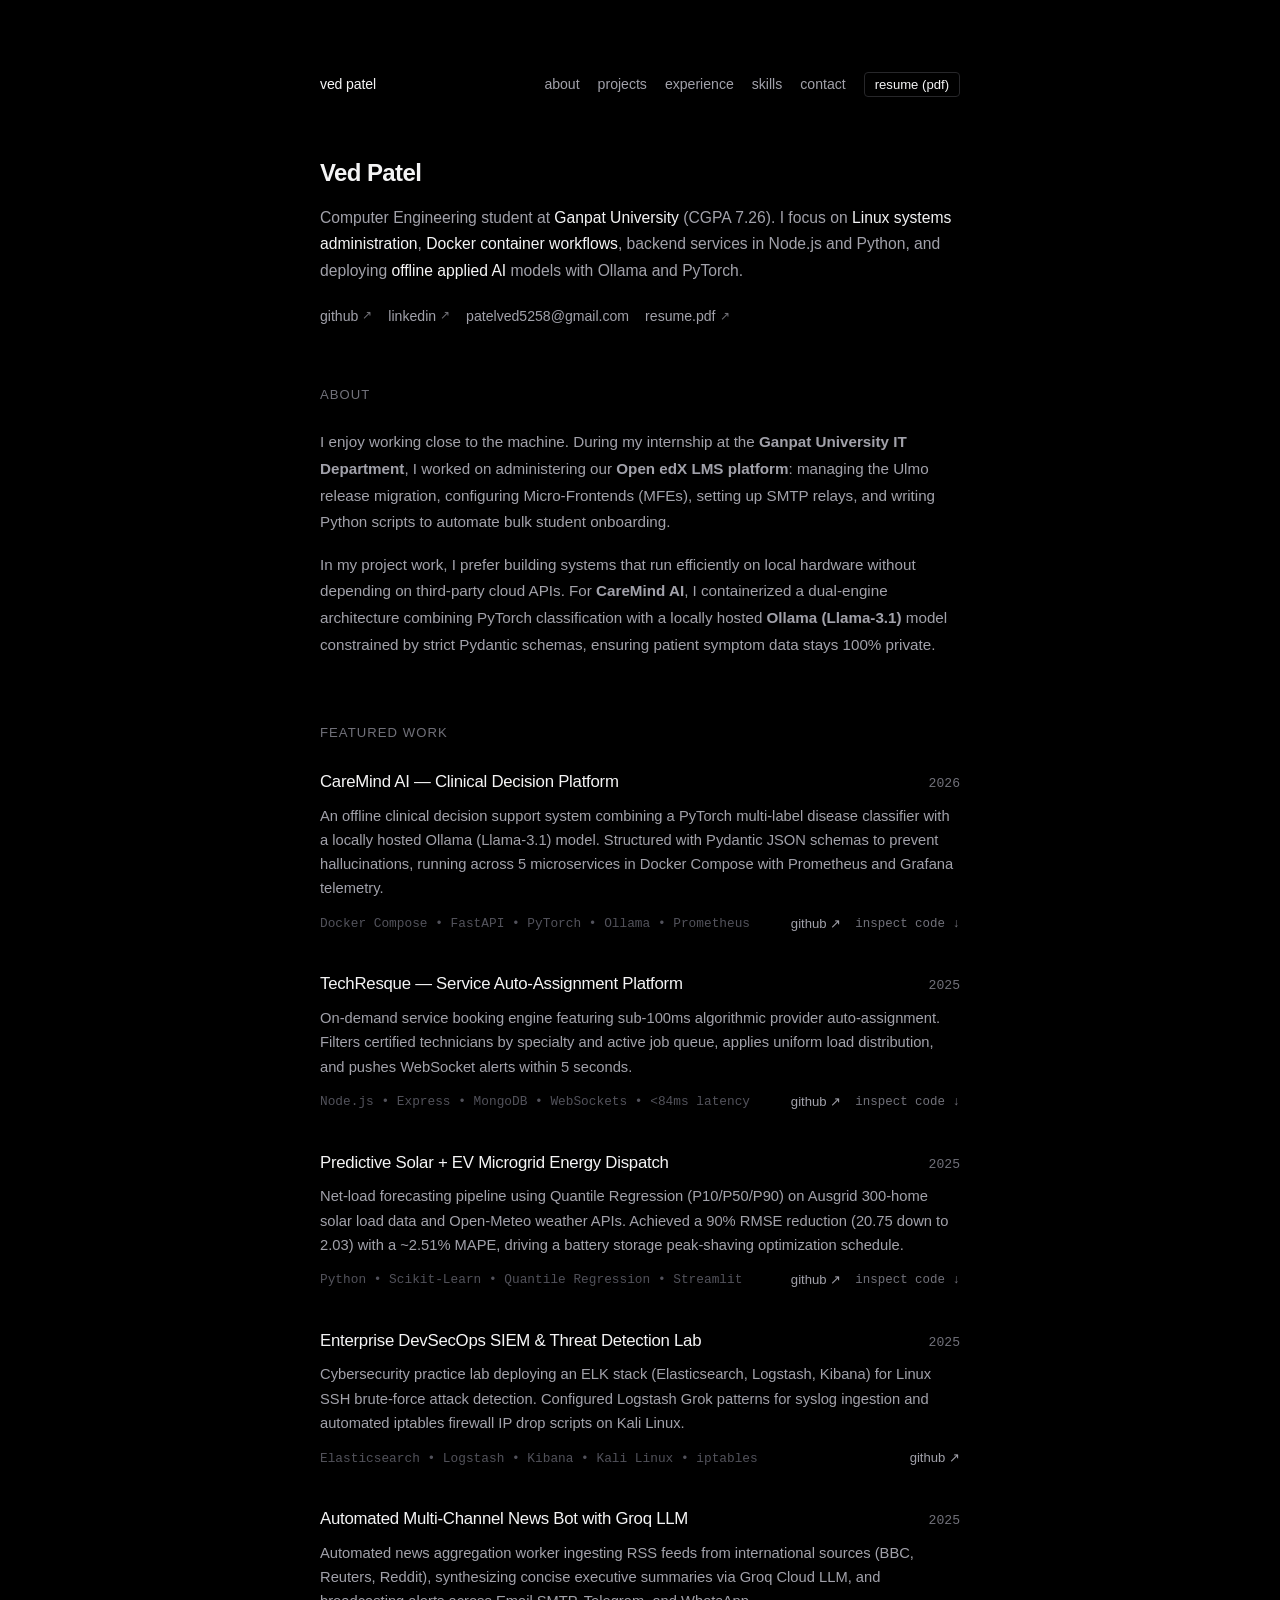
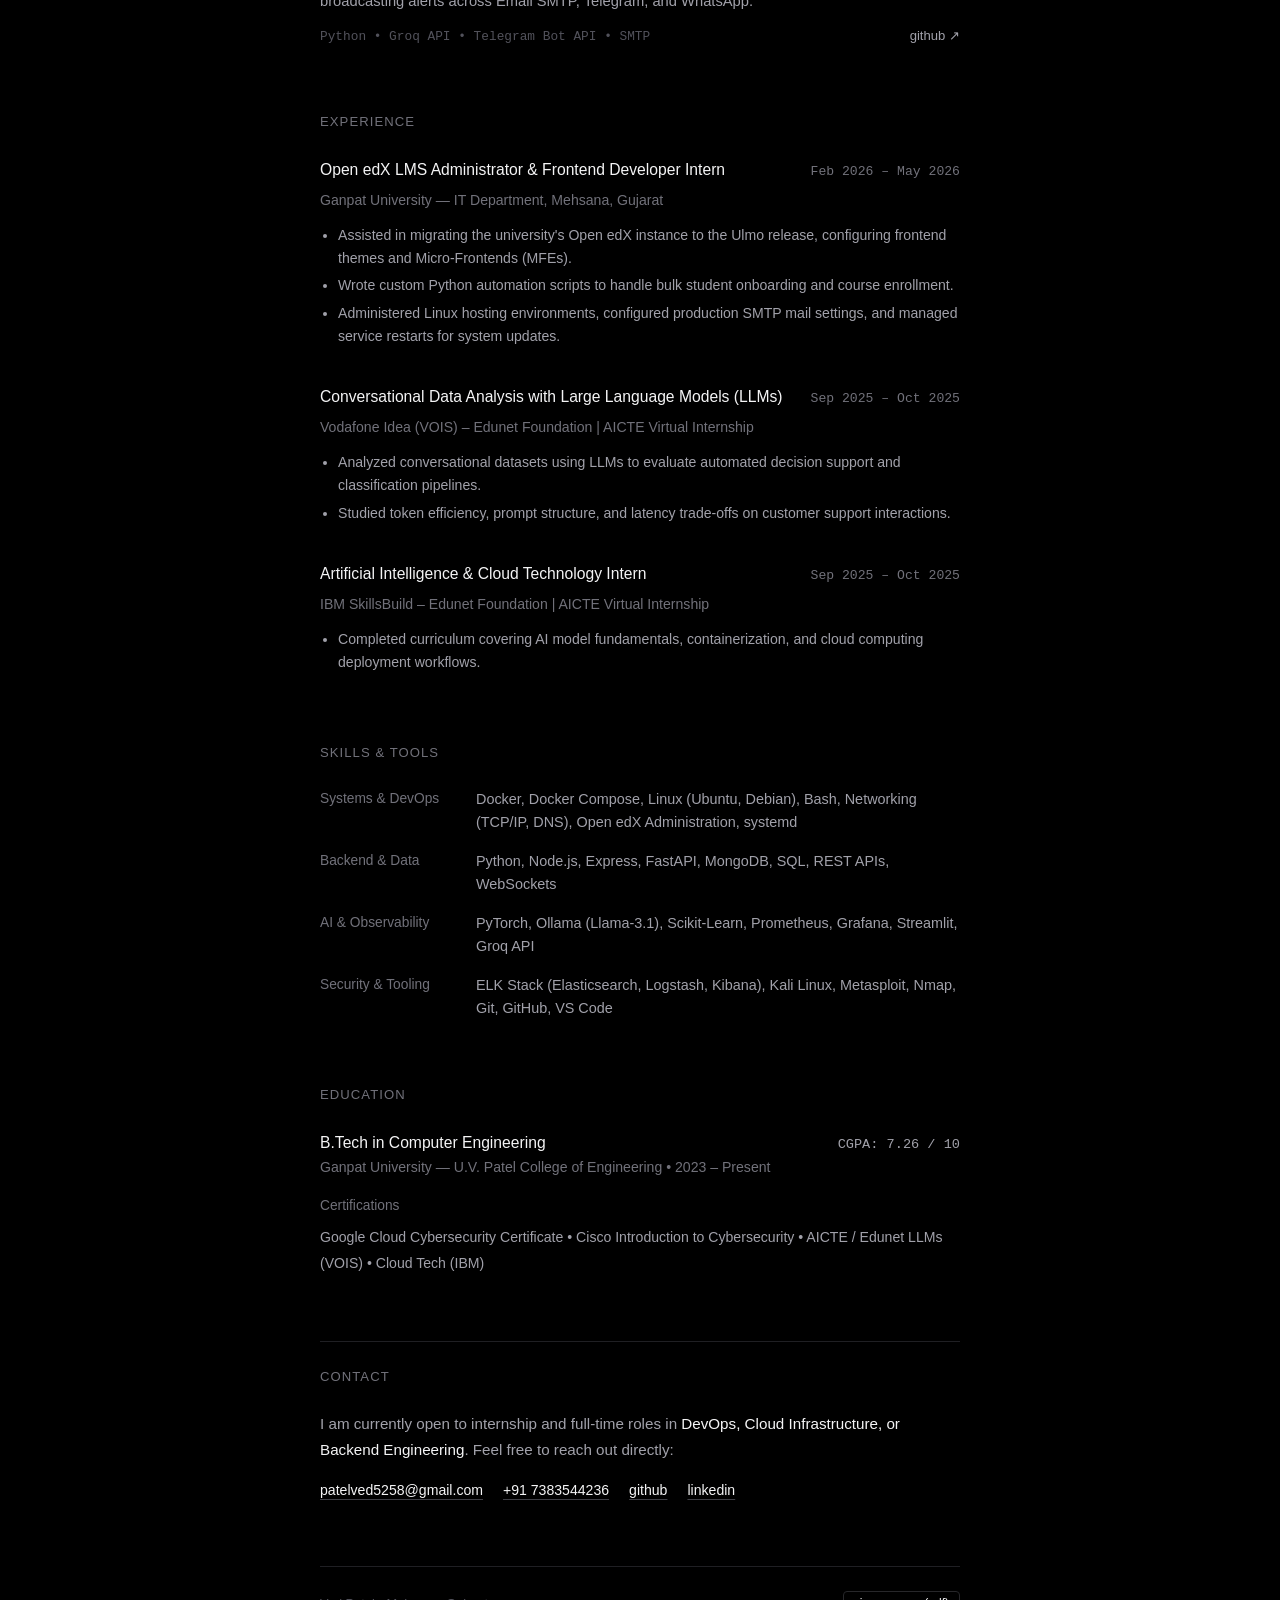
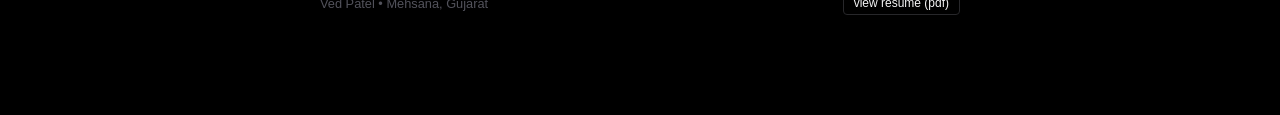
==== commit fe987e3c: "feat: complete minimalist editorial design inspired by Paco Coursey and Lee Robinson" ====
--- a/index.html
+++ b/index.html
@@ -3,1113 +3,394 @@
 <head>
   <meta charset="UTF-8">
   <meta name="viewport" content="width=device-width, initial-scale=1.0">
-  <title>Ved Patel — Computer Engineering | Linux, Docker & DevOps</title>
-  <meta name="description" content="Portfolio of Ved Patel. Computer Engineering student passionate about Linux administration, Docker containers, backend APIs, applied AI pipelines, and DevOps workflows.">
-  <meta name="keywords" content="Ved Patel, DevOps, Linux, Docker, Docker Compose, Python, PyTorch, FastAPI, Ollama, Mehsana, Ganpat University">
+  <title>Ved Patel — Computer Engineering | Linux, Docker &amp; DevOps</title>
+  <meta name="description" content="Portfolio of Ved Patel. Computer Engineering student at Ganpat University focusing on Linux systems, Docker containers, backend APIs, and applied AI.">
   <meta name="author" content="Ved Patel">
 
   <!-- Open Graph -->
-  <meta property="og:title" content="Ved Patel — Computer Engineering | Linux, Docker & DevOps">
-  <meta property="og:description" content="Explore my projects: Dockerized 5-service stacks, <100ms auto-assignment algorithms, and local Ollama ML pipelines.">
+  <meta property="og:title" content="Ved Patel — Computer Engineering">
+  <meta property="og:description" content="Linux administration, Docker containers, backend APIs, and offline applied AI pipelines.">
   <meta property="og:type" content="website">
-  <meta property="og:image" content="assets/images/ved_avatar.jpg">
 
   <!-- Favicon -->
   <link rel="icon" type="image/jpeg" href="assets/images/ved_avatar.jpg">
-
-  <!-- Google Fonts: Inter & JetBrains Mono -->
-  <link rel="preconnect" href="https://fonts.googleapis.com">
-  <link rel="preconnect" href="https://fonts.gstatic.com" crossorigin>
-  <link href="https://fonts.googleapis.com/css2?family=Inter:wght@400;500;600;700;800&family=JetBrains+Mono:wght@400;500;600&display=swap" rel="stylesheet">
 
   <!-- Stylesheet -->
   <link rel="stylesheet" href="assets/css/style.css">
 </head>
 <body>
 
-  <!-- ==============================================================
-       NAVIGATION BAR
-       ============================================================== -->
-  <header class="navbar" id="navbar">
-    <div class="container nav-container">
-      <a href="#" class="nav-brand">
-        <img src="assets/images/ved_avatar.jpg" alt="Ved Patel Logo" class="nav-brand-avatar">
-        <div class="nav-brand-text">
-          <span class="nav-brand-name">Ved Patel</span>
-          <span class="nav-brand-status">
-            <span class="status-indicator"></span> Open to DevOps &amp; Engineering Roles
-          </span>
-        </div>
-      </a>
-
-      <nav>
-        <ul class="nav-links">
-          <li><a href="#about" class="nav-link">About</a></li>
-          <li><a href="#projects" class="nav-link">What I've Built</a></li>
-          <li><a href="#terminal" class="nav-link">Terminal</a></li>
-          <li><a href="#experience" class="nav-link">Experience</a></li>
-          <li><a href="#skills" class="nav-link">Skills</a></li>
-          <li><a href="#contact" class="nav-link">Contact</a></li>
-        </ul>
-      </nav>
-
-      <div class="nav-actions">
-        <button class="audio-toggle-btn" id="audio-toggle-btn" title="Toggle UI Sound Effects">
-          <svg width="15" height="15" viewBox="0 0 24 24" fill="none" stroke="currentColor" stroke-width="2"><line x1="1" y1="1" x2="23" y2="23"></line><path d="M9 9v3a3 3 0 0 0 5.12 2.12M15 9.34V4a3 3 0 0 0-5.94-.6"></path><path d="M17 16.95A7 7 0 0 1 5 12v-2m14 0v2a7 7 0 0 1-.11 1.23"></path><line x1="12" y1="19" x2="12" y2="23"></line><line x1="8" y1="23" x2="16" y2="23"></line></svg>
-          <span>Muted</span>
+  <main class="page-container">
+
+    <!-- Minimal Top Bar -->
+    <header class="site-nav">
+      <a href="#" class="site-logo">ved patel</a>
+      <ul class="nav-menu">
+        <li><a href="#about" class="nav-link">about</a></li>
+        <li><a href="#projects" class="nav-link">projects</a></li>
+        <li><a href="#experience" class="nav-link">experience</a></li>
+        <li><a href="#skills" class="nav-link">skills</a></li>
+        <li><a href="#contact" class="nav-link">contact</a></li>
+        <li><button class="nav-resume-btn resume-trigger-btn">resume (pdf)</button></li>
+      </ul>
+    </header>
+
+    <!-- Intro / Bio -->
+    <section class="intro-section" id="hero">
+      <h1 class="intro-name">Ved Patel</h1>
+      <p class="intro-bio">
+        Computer Engineering student at <strong>Ganpat University</strong> (CGPA 7.26). 
+        I focus on <strong>Linux systems administration</strong>, <strong>Docker container workflows</strong>, 
+        backend services in Node.js and Python, and deploying <strong>offline applied AI</strong> models with Ollama and PyTorch.
+      </p>
+
+      <div class="intro-links">
+        <a href="https://github.com/patelved546513546" target="_blank" rel="noopener noreferrer" class="intro-link">
+          github <span class="arrow">↗</span>
+        </a>
+        <a href="https://linkedin.com/in/vedpatel5258" target="_blank" rel="noopener noreferrer" class="intro-link">
+          linkedin <span class="arrow">↗</span>
+        </a>
+        <a href="mailto:patelved5258@gmail.com" class="intro-link">
+          patelved5258@gmail.com
+        </a>
+        <button class="intro-link resume-trigger-btn" style="background:none; border:none; cursor:pointer; font-family:inherit; font-size:inherit; padding:0;">
+          resume.pdf <span class="arrow">↗</span>
         </button>
-
-        <button class="cmd-k-trigger" title="Command Palette">
-          <svg width="14" height="14" viewBox="0 0 24 24" fill="none" stroke="currentColor" stroke-width="2"><circle cx="11" cy="11" r="8"></circle><line x1="21" y1="21" x2="16.65" y2="16.65"></line></svg>
-          <span>Search</span>
-          <span class="cmd-k-key">Ctrl+K</span>
-        </button>
-
-        <button class="btn btn-secondary btn-sm resume-trigger-btn">
-          <svg width="14" height="14" viewBox="0 0 24 24" fill="none" stroke="currentColor" stroke-width="2"><path d="M14 2H6a2 2 0 0 0-2 2v16a2 2 0 0 0 2 2h12a2 2 0 0 0 2-2V8z"></path><polyline points="14 2 14 8 20 8"></polyline><line x1="16" y1="13" x2="8" y2="13"></line><line x1="16" y1="17" x2="8" y2="17"></line><polyline points="10 9 9 9 8 9"></polyline></svg>
-          Resume (PDF)
-        </button>
-
-        <button class="mobile-nav-toggle" aria-label="Toggle Navigation">
-          <svg width="22" height="22" viewBox="0 0 24 24" fill="none" stroke="currentColor" stroke-width="2"><line x1="3" y1="12" x2="21" y2="12"></line><line x1="3" y1="6" x2="21" y2="6"></line><line x1="3" y1="18" x2="21" y2="18"></line></svg>
-        </button>
-      </div>
-    </div>
-  </header>
-
-  <!-- ==============================================================
-       HERO SECTION — NATURAL DEVELOPER INTRODUCTION
-       ============================================================== -->
-  <section class="hero-section" id="hero">
-    <div class="container">
-      <div class="hero-content">
-        <div class="hero-pill">
-          <span class="status-indicator"></span>
-          <span>B.Tech Computer Engineering &bull; Ganpat University (CGPA 7.26)</span>
-        </div>
-
-        <h1 class="hero-title">
-          Hi, I'm Ved Patel.<br>
-          I build <span class="hero-highlight">Linux systems, Docker containers</span>, and applied AI backends.
-        </h1>
-
-        <p class="hero-subtitle">
-          I'm a Computer Engineering student based in Mehsana, Gujarat. I enjoy working close to the machine: 
-          configuring <strong>Linux server environments</strong>, packaging multi-service backends into 
-          <strong>Docker Compose</strong>, automating repetitive workflows with <strong>Python and Bash</strong>, 
-          and deploying locally-hosted <strong>Ollama LLM models</strong> so user data stays private.
-        </p>
-
-        <div class="hero-cta-group">
-          <a href="#projects" class="btn btn-primary">
-            <svg width="16" height="16" viewBox="0 0 24 24" fill="none" stroke="currentColor" stroke-width="2"><path d="M2 3h6a4 4 0 0 1 4 4v14a3 3 0 0 0-3-3H2z"></path><path d="M22 3h-6a4 4 0 0 0-4 4v14a3 3 0 0 1 3-3h7z"></path></svg>
-            See What I've Built
-          </a>
-
-          <button class="btn btn-secondary resume-trigger-btn">
-            <svg width="16" height="16" viewBox="0 0 24 24" fill="none" stroke="currentColor" stroke-width="2"><path d="M14 2H6a2 2 0 0 0-2 2v16a2 2 0 0 0 2 2h12a2 2 0 0 0 2-2V8z"></path><polyline points="14 2 14 8 20 8"></polyline><line x1="16" y1="13" x2="8" y2="13"></line><line x1="16" y1="17" x2="8" y2="17"></line></svg>
-            Resume (PDF)
-          </button>
-
-          <button class="btn btn-secondary" onclick="copyEmail()">
-            <svg width="16" height="16" viewBox="0 0 24 24" fill="none" stroke="currentColor" stroke-width="2"><rect x="9" y="9" width="13" height="13" rx="2" ry="2"></rect><path d="M5 15H4a2 2 0 0 1-2-2V4a2 2 0 0 1 2-2h9a2 2 0 0 1 2 2v1"></path></svg>
-            Copy Email
-          </button>
-
-          <a href="https://github.com/patelved546513546" target="_blank" rel="noopener noreferrer" class="btn btn-icon" title="GitHub Profile">
-            <svg width="18" height="18" viewBox="0 0 24 24" fill="currentColor"><path d="M12 0C5.37 0 0 5.37 0 12c0 5.31 3.435 9.795 8.205 11.385.6.105.825-.255.825-.57 0-.285-.015-1.23-.015-2.235-3.015.555-3.795-.735-4.035-1.41-.135-.345-.72-1.41-1.23-1.695-.42-.225-1.02-.78-.015-.795.945-.015 1.62.87 1.845 1.23 1.08 1.815 2.805 1.305 3.495.99.105-.78.42-1.305.765-1.605-2.67-.3-5.46-1.335-5.46-5.925 0-1.305.465-2.385 1.23-3.225-.12-.3-.54-1.53.12-3.18 0 0 1.005-.315 3.3 1.23.96-.27 1.98-.405 3-.405s2.04.135 3 .405c2.295-1.56 3.3-1.23 3.3-1.23.66 1.65.24 2.88.12 3.18.765.84 1.23 1.905 1.23 3.225 0 4.605-2.805 5.625-5.475 5.925.435.375.81 1.095.81 2.22 0 1.605-.015 2.895-.015 3.3 0 .315.225.69.825.57A12.02 12.02 0 0024 12c0-6.63-5.37-12-12-12z"/></svg>
-          </a>
-
-          <a href="https://linkedin.com/in/vedpatel5258" target="_blank" rel="noopener noreferrer" class="btn btn-icon" title="LinkedIn Profile">
-            <svg width="18" height="18" viewBox="0 0 24 24" fill="currentColor"><path d="M19 0h-14c-2.761 0-5 2.239-5 5v14c0 2.761 2.239 5 5 5h14c2.762 0 5-2.239 5-5v-14c0-2.761-2.238-5-5-5zm-11 19h-3v-11h3v11zm-1.5-12.268c-.966 0-1.75-.79-1.75-1.764s.784-1.764 1.75-1.764 1.75.79 1.75 1.764-.783 1.764-1.75 1.764zm13.5 12.268h-3v-5.604c0-3.368-4-3.113-4 0v5.604h-3v-11h3v1.765c1.396-2.586 7-2.777 7 2.476v6.759z"/></svg>
-          </a>
-        </div>
-
-        <!-- Real Stats Telemetry Strip -->
-        <div class="telemetry-strip">
-          <div class="telemetry-item">
-            <div class="telemetry-label">OPEN SOURCE LABS</div>
-            <div class="telemetry-value" id="github-live-stat">12<span>repos</span></div>
-            <div class="telemetry-context">github.com/patelved546513546</div>
-          </div>
-
-          <div class="telemetry-item">
-            <div class="telemetry-label">DOCKER CONTAINER STACK</div>
-            <div class="telemetry-value">5<span>srv</span></div>
-            <div class="telemetry-context">FastAPI, Ollama, Express, Prom, Grafana</div>
-          </div>
-
-          <div class="telemetry-item">
-            <div class="telemetry-label">INTERNSHIP EXPERIENCE</div>
-            <div class="telemetry-value">3<span>roles</span></div>
-            <div class="telemetry-context">Ganpat Univ (Open edX), VOIS, IBM</div>
-          </div>
-
-          <div class="telemetry-item">
-            <div class="telemetry-label">ACADEMIC RECORD</div>
-            <div class="telemetry-value">7.26<span>CGPA</span></div>
-            <div class="telemetry-context">B.Tech in Computer Engineering</div>
-          </div>
-        </div>
-      </div>
-    </div>
-  </section>
-
-  <!-- ==============================================================
-       ABOUT ME — CANDID HUMAN CONTEXT
-       ============================================================== -->
-  <section class="section" id="about">
-    <div class="container">
-      <div class="section-header">
-        <div class="section-tag">About Me</div>
-        <h2 class="section-title">What I Actually Do Every Day</h2>
-      </div>
-
-      <div class="bento-grid">
-        <div class="bento-col-6 bento-card spotlight-card">
-          <h3 style="font-size: 1.25rem; margin-bottom: 12px; color: var(--text-primary);">The Systems &amp; DevOps Side</h3>
-          <p style="font-size: 0.92rem; color: var(--text-secondary); line-height: 1.6; margin-bottom: 14px;">
-            I run Linux daily and prefer working directly in the shell. During my internship at 
-            <strong>Ganpat University IT Department</strong>, I worked on administering our 
-            <strong>Open edX LMS platform</strong>: managing the Ulmo release migration, configuring Micro-Frontends (MFEs), 
-            and setting up SMTP mail relays. I wrote custom Python scripts to automate bulk student onboarding and course 
-            enrollment so the staff didn't have to manually input hundreds of student accounts.
-          </p>
-          <div class="card-callout">
-            <strong>Key Focus:</strong> Docker Compose, Linux systemd services, automated shell scripts, networking fundamentals, and server hardening.
-          </div>
-        </div>
-
-        <div class="bento-col-6 bento-card spotlight-card">
-          <h3 style="font-size: 1.25rem; margin-bottom: 12px; color: var(--text-primary);">The Applied AI &amp; Backend Side</h3>
-          <p style="font-size: 0.92rem; color: var(--text-secondary); line-height: 1.6; margin-bottom: 14px;">
-            Instead of just building simple wrappers around paid APIs, I like understanding how models execute on actual hardware. 
-            In my project <strong>CareMind AI</strong>, I combined a PyTorch multi-label classifier for symptom scoring with a 
-            <strong>locally hosted Ollama (Llama-3.1)</strong> model constrained by strict Pydantic schemas. That way, patient medical 
-            records never leave the local container, and the system runs smoothly even on CPU with zero cloud API bills.
-          </p>
-          <div class="card-callout">
-            <strong>Key Focus:</strong> FastAPI microservices, locally hosted LLMs via Ollama, PyTorch classification, Scikit-Learn regression, and MongoDB/SQL backends.
-          </div>
-        </div>
-      </div>
-    </div>
-  </section>
-
-  <!-- ==============================================================
-       FEATURED PROJECTS — BENTO TELEMETRY GRID & MULTI-FILE CODE TABS
-       ============================================================== -->
-  <section class="section" id="projects">
-    <div class="container">
-      <div class="section-header">
-        <div class="section-tag">Featured Work</div>
-        <h2 class="section-title">Real Projects I've Designed &amp; Coded</h2>
-        <p class="section-desc">
-          Here is a breakdown of the problems I set out to solve, the architecture decisions I made, 
-          and the actual code that runs them. Switch between file tabs and copy code directly.
-        </p>
-      </div>
-
-      <div class="bento-grid">
-
-        <!-- PROJECT 1: CAREMIND AI (FLAGSHIP - FULL 12 COLS) -->
-        <div class="bento-col-12 bento-card spotlight-card">
-          <div style="display:flex; justify-content:space-between; align-items:flex-start; flex-wrap:wrap; gap:12px; margin-bottom:16px;">
-            <div>
-              <div style="display:flex; align-items:center; gap:10px; margin-bottom:6px;">
-                <span class="badge badge-cyan">FLAGSHIP AI &amp; SYSTEMS</span>
-                <span class="badge badge-emerald">5-Service Docker Stack</span>
-                <span class="badge badge-violet">Local Ollama LLM</span>
-              </div>
-              <h3 style="font-size: 1.65rem; font-weight:800; letter-spacing: -0.02em;">CareMind AI — Clinical Decision Support Platform</h3>
-              <p style="font-size: 0.94rem; color: var(--text-secondary); max-width: 850px;">
-                A multi-modal offline clinical intelligence platform that pairs a PyTorch neural classifier with a locally hosted Ollama Llama-3.1 model constrained by Pydantic schemas for patient report synthesis.
-              </p>
-            </div>
-            <a href="https://github.com/patelved546513546" target="_blank" rel="noopener noreferrer" class="btn btn-cyan btn-sm">
-              <svg width="14" height="14" viewBox="0 0 24 24" fill="currentColor"><path d="M12 0C5.37 0 0 5.37 0 12c0 5.31 3.435 9.795 8.205 11.385.6.105.825-.255.825-.57 0-.285-.015-1.23-.015-2.235-3.015.555-3.795-.735-4.035-1.41-.135-.345-.72-1.41-1.23-1.695-.42-.225-1.02-.78-.015-.795.945-.015 1.62.87 1.845 1.23 1.08 1.815 2.805 1.305 3.495.99.105-.78.42-1.305.765-1.605-2.67-.3-5.46-1.335-5.46-5.925 0-1.305.465-2.385 1.23-3.225-.12-.3-.54-1.53.12-3.18 0 0 1.005-.315 3.3 1.23.96-.27 1.98-.405 3-.405s2.04.135 3 .405c2.295-1.56 3.3-1.23 3.3-1.23.66 1.65.24 2.88.12 3.18.765.84 1.23 1.905 1.23 3.225 0 4.605-2.805 5.625-5.475 5.925.435.375.81 1.095.81 2.22 0 1.605-.015 2.895-.015 3.3 0 .315.225.69.825.57A12.02 12.02 0 0024 12c0-6.63-5.37-12-12-12z"/></svg>
-              GitHub Repository
-            </a>
-          </div>
-
-          <div style="display:grid; grid-template-columns: 1fr 1fr; gap: 20px; margin-bottom: 20px;">
-            <div>
-              <h4 style="font-size:0.86rem; text-transform:uppercase; color:var(--text-muted); margin-bottom:6px; letter-spacing:0.05em;">The Engineering Problem</h4>
-              <p style="font-size:0.88rem; color:var(--text-secondary); line-height:1.55;">
-                Sending patient symptom logs and OCR blood work to cloud APIs creates major HIPAA/data-privacy liabilities. Furthermore, generic LLMs frequently hallucinate unstructured diagnoses that cannot be validated against lab reference intervals.
-              </p>
-            </div>
-            <div>
-              <h4 style="font-size:0.86rem; text-transform:uppercase; color:var(--text-muted); margin-bottom:6px; letter-spacing:0.05em;">My Architectural Solution</h4>
-              <p style="font-size:0.88rem; color:var(--text-secondary); line-height:1.55;">
-                Engineered a <strong>dual-engine local pipeline</strong>: PyTorch computes exact condition probability vectors on CPU, while local Ollama Llama-3.1 generates summaries strictly validated by Pydantic. Containerized all 5 microservices in Docker Compose with Prometheus metrics.
-              </p>
-            </div>
-          </div>
-
-          <!-- Multi-File Code Tabs Viewer -->
-          <div class="code-window code-file-viewer">
-            <div class="file-tabs-bar">
-              <div class="file-tabs-list">
-                <button class="file-tab-btn active" data-tab="cm-docker">docker-compose.yml</button>
-                <button class="file-tab-btn" data-tab="cm-infer">app/inference.py</button>
-                <button class="file-tab-btn" data-tab="cm-prom">prometheus.yml</button>
-                <button class="file-tab-btn" data-tab="cm-arch">Architecture Flow</button>
-              </div>
-              <button class="copy-code-btn" title="Copy active code">
-                <svg width="12" height="12" viewBox="0 0 24 24" fill="none" stroke="currentColor" stroke-width="2"><rect x="9" y="9" width="13" height="13" rx="2" ry="2"></rect><path d="M5 15H4a2 2 0 0 1-2-2V4a2 2 0 0 1 2-2h9a2 2 0 0 1 2 2v1"></path></svg>
-                <span>Copy Code</span>
-              </button>
-            </div>
-
-            <!-- Tab 1: Docker Compose -->
-            <div class="file-tab-pane active" data-tab="cm-docker">
-              <pre class="code-pre"><code><span class="kw">version:</span> <span class="str">'3.8'</span>
-<span class="kw">services:</span>
-  <span class="fn">caremind-api:</span>
-    <span class="kw">build:</span> ./backend
-    <span class="kw">ports:</span> [<span class="str">"8000:8000"</span>]
-    <span class="kw">environment:</span>
-      - <span class="val">OLLAMA_HOST=http://caremind-ollama:11434</span>
-      - <span class="val">MODEL_WEIGHTS=/models/multilabel_v2.pt</span>
-    <span class="kw">depends_on:</span> [caremind-ollama]
-    <span class="kw">networks:</span> [caremind-mesh]
-
-  <span class="fn">caremind-ollama:</span>
-    <span class="kw">image:</span> ollama/ollama:latest
-    <span class="kw">volumes:</span> [ollama_data:/root/.ollama]
-    <span class="kw">ports:</span> [<span class="str">"11434:11434"</span>]
-    <span class="kw">networks:</span> [caremind-mesh]
-
-  <span class="fn">prometheus:</span>
-    <span class="kw">image:</span> prom/prometheus:latest
-    <span class="kw">volumes:</span> [./monitoring/prometheus.yml:/etc/prometheus/prometheus.yml]
-    <span class="kw">ports:</span> [<span class="str">"9090:9090"</span>]
-    <span class="kw">networks:</span> [caremind-mesh]
-
-  <span class="fn">grafana:</span>
-    <span class="kw">image:</span> grafana/grafana:latest
-    <span class="kw">ports:</span> [<span class="str">"3000:3000"</span>]
-    <span class="kw">depends_on:</span> [prometheus]
-    <span class="kw">networks:</span> [caremind-mesh]
-
-<span class="kw">networks:</span>
-  <span class="fn">caremind-mesh:</span>
-    <span class="kw">driver:</span> bridge
-<span class="kw">volumes:</span>
-  <span class="fn">ollama_data:</span></code></pre>
-            </div>
-
-            <!-- Tab 2: Inference.py -->
-            <div class="file-tab-pane" data-tab="cm-infer">
-              <pre class="code-pre"><code><span class="kw">import</span> torch
-<span class="kw">from</span> fastapi <span class="kw">import</span> FastAPI, HTTPException
-<span class="kw">from</span> pydantic <span class="kw">import</span> BaseModel
-<span class="kw">import</span> httpx
-
-app = FastAPI(title=<span class="str">"CareMind Clinical Inference Engine"</span>)
-
-<span class="comment"># Load compiled PyTorch Multi-Label weights (CPU optimized)</span>
-model = torch.jit.load(<span class="str">"models/caremind_classifier_cpu.pt"</span>)
-model.eval()
-
-<span class="kw">class</span> <span class="fn">PatientPayload</span>(BaseModel):
-    symptom_vector: list[float]  <span class="comment"># 48-dim normalized embedding</span>
-    pain_coordinates: list[int]
-    reported_text: str
-
-<span class="fn">@app.post</span>(<span class="str">"/v1/diagnose"</span>)
-<span class="kw">async def</span> <span class="fn">evaluate_patient</span>(payload: PatientPayload):
-    <span class="kw">with</span> torch.no_grad():
-        x = torch.tensor([payload.symptom_vector], dtype=torch.float32)
-        logits = model(x)
-        probabilities = torch.sigmoid(logits)[<span class="val">0</span>].tolist()
-
-    <span class="comment"># Local Ollama Llama-3.1 inference with circuit-breaker fallback</span>
-    <span class="kw">try</span>:
-        <span class="kw">async with</span> httpx.AsyncClient(timeout=<span class="val">3.5</span>) <span class="kw">as</span> client:
-            resp = <span class="kw">await</span> client.post(<span class="str">"http://caremind-ollama:11434/api/generate"</span>, json={
-                <span class="str">"model"</span>: <span class="str">"llama3.1:8b"</span>,
-                <span class="str">"prompt"</span>: f<span class="str">"Summarize symptoms: {payload.reported_text}"</span>,
-                <span class="str">"format"</span>: <span class="str">"json"</span>,
-                <span class="str">"stream"</span>: <span class="val">False</span>
-            })
-            clinical_summary = resp.json().get(<span class="str">"response"</span>)
-    <span class="kw">except</span> httpx.TimeoutException:
-        clinical_summary = <span class="str">"Ollama busy; deterministic rule-based output served."</span>
-
-    <span class="kw">return</span> {<span class="str">"condition_probs"</span>: probabilities, <span class="str">"clinical_summary"</span>: clinical_summary}</code></pre>
-            </div>
-
-            <!-- Tab 3: Prometheus -->
-            <div class="file-tab-pane" data-tab="cm-prom">
-              <pre class="code-pre"><code><span class="kw">global:</span>
-  <span class="kw">scrape_interval:</span> <span class="val">5s</span>
-  <span class="kw">evaluation_interval:</span> <span class="val">5s</span>
-
-<span class="kw">scrape_configs:</span>
-  - <span class="fn">job_name:</span> <span class="str">'caremind_inference_telemetry'</span>
-    <span class="kw">metrics_path:</span> <span class="str">'/metrics'</span>
-    <span class="kw">static_configs:</span>
-      - <span class="kw">targets:</span> [<span class="str">'caremind-api:8000'</span>]
-    <span class="kw">metric_relabel_configs:</span>
-      - <span class="kw">source_labels:</span> [__name__]
-        <span class="kw">regex:</span> <span class="str">'(inference_latency_seconds|queue_depth|memory_usage_bytes)'</span>
-        <span class="kw">action:</span> keep</code></pre>
-            </div>
-
-            <!-- Tab 4: Architecture Flow -->
-            <div class="file-tab-pane" data-tab="cm-arch">
-              <pre class="code-pre"><code><span class="comment">[Client / React MFE Frontends]</span>
-       │ (JSON: Pain Body-Map + OCR Blood Work + Symptoms)
-       ▼
-<span class="comment">[FastAPI Ingestion Gateway (Port 8000)]</span>
-   ┌───┴────────────────────────────────────────┐
-   ▼                                            ▼
-<span class="fn">[PyTorch Neural Net]</span>                    <span class="fn">[Ollama Llama-3.1 Engine]</span>
-• Multi-label condition probs           • Structured JSON clinical summary
-• 100% Offline execution               • Pydantic schema validation
-• Circuit-breaker timeout               • Privacy safe (zero cloud leak)
-   └───┬────────────────────────────────────────┘
-       ▼
-<span class="str">[Prometheus Exporter]</span> ──> <span class="val">[Grafana Dashboard Visuals (Port 3000)]</span></code></pre>
-            </div>
-          </div>
-
-          <div style="display:flex; flex-wrap:wrap; gap:8px;">
-            <span class="badge">Python</span>
-            <span class="badge">FastAPI</span>
-            <span class="badge">PyTorch</span>
-            <span class="badge">Ollama (Llama-3.1)</span>
-            <span class="badge">Docker Compose</span>
-            <span class="badge">Prometheus</span>
-            <span class="badge">Grafana</span>
-            <span class="badge">Circuit-Breaker Pattern</span>
-          </div>
-        </div>
-
-        <!-- PROJECT 2: TECHRESQUE (BENTO COL 7) -->
-        <div class="bento-col-7 bento-card spotlight-card">
-          <div style="display:flex; justify-content:space-between; align-items:flex-start; flex-wrap:wrap; gap:12px; margin-bottom:14px;">
-            <div>
-              <div style="display:flex; align-items:center; gap:8px; margin-bottom:6px;">
-                <span class="badge badge-emerald">BACKEND &amp; ALGORITHMS</span>
-                <span class="badge badge-cyan">&lt;84ms Auto-Assign</span>
-              </div>
-              <h3 style="font-size: 1.38rem; font-weight:800;">TechResque — Instant Auto-Assignment Engine</h3>
-              <p style="font-size: 0.88rem; color: var(--text-secondary);">
-                On-demand booking platform with algorithmic provider dispatch and live status state transitions.
-              </p>
-            </div>
-            <a href="https://github.com/patelved546513546/TECHRESQUE" target="_blank" rel="noopener noreferrer" class="btn btn-cyan btn-sm">
-              <svg width="14" height="14" viewBox="0 0 24 24" fill="currentColor"><path d="M12 0C5.37 0 0 5.37 0 12c0 5.31 3.435 9.795 8.205 11.385.6.105.825-.255.825-.57 0-.285-.015-1.23-.015-2.235-3.015.555-3.795-.735-4.035-1.41-.135-.345-.72-1.41-1.23-1.695-.42-.225-1.02-.78-.015-.795.945-.015 1.62.87 1.845 1.23 1.08 1.815 2.805 1.305 3.495.99.105-.78.42-1.305.765-1.605-2.67-.3-5.46-1.335-5.46-5.925 0-1.305.465-2.385 1.23-3.225-.12-.3-.54-1.53.12-3.18 0 0 1.005-.315 3.3 1.23.96-.27 1.98-.405 3-.405s2.04.135 3 .405c2.295-1.56 3.3-1.23 3.3-1.23.66 1.65.24 2.88.12 3.18.765.84 1.23 1.905 1.23 3.225 0 4.605-2.805 5.625-5.475 5.925.435.375.81 1.095.81 2.22 0 1.605-.015 2.895-.015 3.3 0 .315.225.69.825.57A12.02 12.02 0 0024 12c0-6.63-5.37-12-12-12z"/></svg>
-              GitHub (1 Star)
-            </a>
-          </div>
-
-          <div style="margin-bottom:14px;">
-            <p style="font-size:0.86rem; color:var(--text-secondary); line-height:1.5;">
-              <strong>The Problem &amp; Solution:</strong> Home-service booking apps leave customers waiting while orders sit unassigned. I wrote an algorithmic dispatch engine in Express/Node.js querying eligible technicians by specialty and load, achieving verified auto-assignment latency &lt;84ms and &lt;5s WebSocket alerts.
-            </p>
-          </div>
-
-          <!-- Multi-File Code Tabs Viewer -->
-          <div class="code-window code-file-viewer">
-            <div class="file-tabs-bar">
-              <div class="file-tabs-list">
-                <button class="file-tab-btn active" data-tab="tr-dispatch">dispatchController.js</button>
-                <button class="file-tab-btn" data-tab="tr-order">OrderModel.js</button>
-                <button class="file-tab-btn" data-tab="tr-arch">Flow</button>
-              </div>
-              <button class="copy-code-btn" title="Copy code">
-                <svg width="12" height="12" viewBox="0 0 24 24" fill="none" stroke="currentColor" stroke-width="2"><rect x="9" y="9" width="13" height="13" rx="2" ry="2"></rect><path d="M5 15H4a2 2 0 0 1-2-2V4a2 2 0 0 1 2-2h9a2 2 0 0 1 2 2v1"></path></svg>
-                <span>Copy Code</span>
-              </button>
-            </div>
-
-            <div class="file-tab-pane active" data-tab="tr-dispatch">
-              <pre class="code-pre"><code><span class="comment">// Match available provider by specialty with fair load leveling</span>
-<span class="kw">async function</span> <span class="fn">autoAssignProvider</span>(serviceType, orderId) {
-  <span class="kw">const</span> candidates = <span class="kw">await</span> Provider.find({
+      </div>
+    </section>
+
+    <!-- About Me -->
+    <section class="section" id="about">
+      <div class="section-label">about</div>
+      <p style="font-size:0.95rem; color:var(--text-muted); line-height:1.75; margin-bottom:16px;">
+        I enjoy working close to the machine. During my internship at the <strong>Ganpat University IT Department</strong>, 
+        I worked on administering our <strong>Open edX LMS platform</strong>: managing the Ulmo release migration, 
+        configuring Micro-Frontends (MFEs), setting up SMTP relays, and writing Python scripts to automate bulk student onboarding.
+      </p>
+      <p style="font-size:0.95rem; color:var(--text-muted); line-height:1.75;">
+        In my project work, I prefer building systems that run efficiently on local hardware without depending on third-party cloud APIs. 
+        For <strong>CareMind AI</strong>, I containerized a dual-engine architecture combining PyTorch classification with a locally hosted 
+        <strong>Ollama (Llama-3.1)</strong> model constrained by strict Pydantic schemas, ensuring patient symptom data stays 100% private.
+      </p>
+    </section>
+
+    <!-- Featured Projects -->
+    <section class="section" id="projects">
+      <div class="section-label">featured work</div>
+      
+      <div class="project-list">
+
+        <!-- Project 1: CareMind AI -->
+        <article class="project-item">
+          <div class="project-header">
+            <h3 class="project-title">CareMind AI &mdash; Clinical Decision Platform</h3>
+            <span class="project-year">2026</span>
+          </div>
+          <p class="project-desc">
+            An offline clinical decision support system combining a PyTorch multi-label disease classifier with a locally hosted Ollama (Llama-3.1) model. 
+            Structured with Pydantic JSON schemas to prevent hallucinations, running across 5 microservices in Docker Compose with Prometheus and Grafana telemetry.
+          </p>
+          <div class="project-meta">
+            <span class="project-tech">Docker Compose &bull; FastAPI &bull; PyTorch &bull; Ollama &bull; Prometheus</span>
+            <div class="project-actions">
+              <a href="https://github.com/patelved546513546" target="_blank" rel="noopener noreferrer" class="action-link">github ↗</a>
+              <button class="accordion-toggle" data-target="code-caremind">inspect code &darr;</button>
+            </div>
+          </div>
+
+          <div class="code-drawer" id="code-caremind">
+            <div class="code-drawer-header">
+              <span>docker-compose.yml (5-Service Architecture)</span>
+              <button class="code-copy-btn">copy</button>
+            </div>
+            <pre><code>version: '3.8'
+services:
+  caremind-api:
+    build: ./backend
+    ports: ["8000:8000"]
+    environment:
+      - OLLAMA_HOST=http://caremind-ollama:11434
+      - MODEL_PATH=/models/multilabel_classifier.pt
+    depends_on: [caremind-ollama]
+
+  caremind-ollama:
+    image: ollama/ollama:latest
+    volumes: [ollama_data:/root/.ollama]
+    ports: ["11434:11434"]
+
+  prometheus:
+    image: prom/prometheus:latest
+    volumes: [./monitoring/prometheus.yml:/etc/prometheus/prometheus.yml]
+    ports: ["9090:9090"]
+
+  grafana:
+    image: grafana/grafana:latest
+    ports: ["3000:3000"]
+    depends_on: [prometheus]
+
+volumes:
+  ollama_data:</code></pre>
+          </div>
+        </article>
+
+        <!-- Project 2: TechResque -->
+        <article class="project-item">
+          <div class="project-header">
+            <h3 class="project-title">TechResque &mdash; Service Auto-Assignment Platform</h3>
+            <span class="project-year">2025</span>
+          </div>
+          <p class="project-desc">
+            On-demand service booking engine featuring sub-100ms algorithmic provider auto-assignment. 
+            Filters certified technicians by specialty and active job queue, applies uniform load distribution, and pushes WebSocket alerts within 5 seconds.
+          </p>
+          <div class="project-meta">
+            <span class="project-tech">Node.js &bull; Express &bull; MongoDB &bull; WebSockets &bull; &lt;84ms latency</span>
+            <div class="project-actions">
+              <a href="https://github.com/patelved546513546/TECHRESQUE" target="_blank" rel="noopener noreferrer" class="action-link">github ↗</a>
+              <button class="accordion-toggle" data-target="code-techresque">inspect code &darr;</button>
+            </div>
+          </div>
+
+          <div class="code-drawer" id="code-techresque">
+            <div class="code-drawer-header">
+              <span>backend/controllers/dispatchController.js</span>
+              <button class="code-copy-btn">copy</button>
+            </div>
+            <pre><code>async function autoAssignProvider(serviceType, orderId) {
+  // Query certified technicians matching category and capacity
+  const candidates = await Provider.find({
     specialty: serviceType,
-    status: <span class="str">'available'</span>,
-    activeJobsCount: { <span class="val">$lt</span>: <span class="val">3</span> }
+    status: 'available',
+    activeJobsCount: { $lt: 3 }
   }).lean();
 
-  <span class="kw">if</span> (!candidates.length) <span class="kw">throw new</span> Error(<span class="str">'No available providers'</span>);
-
-  <span class="comment">// Fair uniform random selection among top eligible providers</span>
-  <span class="kw">const</span> chosen = candidates[Math.floor(Math.random() * candidates.length)];
-  
-  <span class="comment">// Atomic state change: requested -> assigned in &lt;100ms</span>
-  <span class="kw">await</span> Order.findByIdAndUpdate(orderId, { 
-    status: <span class="str">'assigned'</span>, 
+  if (!candidates.length) throw new Error('No available technicians');
+
+  // Fair uniform random selection among top eligible providers
+  const chosen = candidates[Math.floor(Math.random() * candidates.length)];
+
+  // Atomic state change: 'requested' -> 'assigned' in <100ms
+  await Order.findByIdAndUpdate(orderId, {
+    status: 'assigned',
     providerId: chosen._id,
-    assignedAt: <span class="kw">new</span> Date()
+    assignedAt: new Date()
   });
 
-  io.to(chosen._id.toString()).emit(<span class="str">'NEW_JOB_ALERT'</span>, { orderId });
-  <span class="kw">return</span> chosen;
+  io.to(chosen._id.toString()).emit('NEW_JOB_ALERT', { orderId });
+  return chosen;
 }</code></pre>
-            </div>
-
-            <div class="file-tab-pane" data-tab="tr-order">
-              <pre class="code-pre"><code><span class="kw">const</span> mongoose = <span class="fn">require</span>(<span class="str">'mongoose'</span>);
-
-<span class="kw">const</span> OrderSchema = <span class="kw">new</span> mongoose.Schema({
-  customerId: { <span class="kw">type</span>: mongoose.Schema.Types.ObjectId, <span class="kw">ref</span>: <span class="str">'User'</span> },
-  providerId: { <span class="kw">type</span>: mongoose.Schema.Types.ObjectId, <span class="kw">ref</span>: <span class="str">'Provider'</span> },
-  serviceCategory: { <span class="kw">type</span>: String, <span class="kw">required</span>: <span class="val">true</span> },
-  status: {
-    <span class="kw">type</span>: String,
-    <span class="kw">enum</span>: [<span class="str">'requested'</span>, <span class="str">'assigned'</span>, <span class="str">'in_progress'</span>, <span class="str">'completed'</span>],
-    <span class="kw">default</span>: <span class="str">'requested'</span>
-  }
-}, { timestamps: <span class="val">true</span> });
-
-module.exports = mongoose.model(<span class="str">'Order'</span>, OrderSchema);</code></pre>
-            </div>
-
-            <div class="file-tab-pane" data-tab="tr-arch">
-              <pre class="code-pre"><code><span class="comment">[Client Booking]</span> ──> <span class="fn">[POST /api/orders]</span>
-                          │
-                          ▼
-             <span class="comment">[Filter Available Techs (Jobs &lt; 3)]</span>
-                          │
-                          ▼
-             <span class="val">[Fair Uniform Random Match]</span>
-                          │
-                          ▼
-   <span class="str">[DB State 'assigned' (&lt;84ms)]</span> ──> <span class="kw">[WebSocket Alert (&lt;5s)]</span></code></pre>
-            </div>
-          </div>
-
-          <div style="display:flex; flex-wrap:wrap; gap:6px;">
-            <span class="badge">Node.js</span>
-            <span class="badge">Express</span>
-            <span class="badge">MongoDB</span>
-            <span class="badge">WebSockets</span>
-            <span class="badge">State Machine</span>
-          </div>
-        </div>
-
-        <!-- PROJECT 3: PREDICTIVE MICROGRID (BENTO COL 5) -->
-        <div class="bento-col-5 bento-card spotlight-card">
-          <div style="display:flex; justify-content:space-between; align-items:flex-start; flex-wrap:wrap; gap:12px; margin-bottom:14px;">
-            <div>
-              <div style="display:flex; align-items:center; gap:8px; margin-bottom:6px;">
-                <span class="badge badge-amber">MACHINE LEARNING</span>
-                <span class="badge badge-emerald">90% RMSE Cut</span>
-              </div>
-              <h3 style="font-size: 1.38rem; font-weight:800;">Microgrid Quantile ML Dispatch</h3>
-              <p style="font-size: 0.88rem; color: var(--text-secondary);">
-                P10/P50/P90 net-load forecast on Ausgrid data with battery arbitrage logic.
-              </p>
-            </div>
-            <a href="https://github.com/patelved546513546/-microgrid-forecast-dispatch" target="_blank" rel="noopener noreferrer" class="btn btn-cyan btn-sm">
-              <svg width="14" height="14" viewBox="0 0 24 24" fill="currentColor"><path d="M12 0C5.37 0 0 5.37 0 12c0 5.31 3.435 9.795 8.205 11.385.6.105.825-.255.825-.57 0-.285-.015-1.23-.015-2.235-3.015.555-3.795-.735-4.035-1.41-.135-.345-.72-1.41-1.23-1.695-.42-.225-1.02-.78-.015-.795.945-.015 1.62.87 1.845 1.23 1.08 1.815 2.805 1.305 3.495.99.105-.78.42-1.305.765-1.605-2.67-.3-5.46-1.335-5.46-5.925 0-1.305.465-2.385 1.23-3.225-.12-.3-.54-1.53.12-3.18 0 0 1.005-.315 3.3 1.23.96-.27 1.98-.405 3-.405s2.04.135 3 .405c2.295-1.56 3.3-1.23 3.3-1.23.66 1.65.24 2.88.12 3.18.765.84 1.23 1.905 1.23 3.225 0 4.605-2.805 5.625-5.475 5.925.435.375.81 1.095.81 2.22 0 1.605-.015 2.895-.015 3.3 0 .315.225.69.825.57A12.02 12.02 0 0024 12c0-6.63-5.37-12-12-12z"/></svg>
-              GitHub
-            </a>
-          </div>
-
-          <div style="margin-bottom:14px;">
-            <p style="font-size:0.86rem; color:var(--text-secondary); line-height:1.5;">
-              <strong>The Problem &amp; Impact:</strong> Solar output swings create grid volatility. Trained Quantile Regressors (HiGHS solver) dropping baseline RMSE from 20.75 down to 2.03 (~90% cut) with ~2.51% MAPE.
-            </p>
-          </div>
-
-          <!-- Multi-File Code Tabs Viewer -->
-          <div class="code-window code-file-viewer">
-            <div class="file-tabs-bar">
-              <div class="file-tabs-list">
-                <button class="file-tab-btn active" data-tab="mg-quantile">train_quantile.py</button>
-                <button class="file-tab-btn" data-tab="mg-arbitrage">battery_opt.py</button>
-              </div>
-              <button class="copy-code-btn" title="Copy code">
-                <svg width="12" height="12" viewBox="0 0 24 24" fill="none" stroke="currentColor" stroke-width="2"><rect x="9" y="9" width="13" height="13" rx="2" ry="2"></rect><path d="M5 15H4a2 2 0 0 1-2-2V4a2 2 0 0 1 2-2h9a2 2 0 0 1 2 2v1"></path></svg>
-                <span>Copy Code</span>
-              </button>
-            </div>
-
-            <div class="file-tab-pane active" data-tab="mg-quantile">
-              <pre class="code-pre"><code><span class="kw">from</span> sklearn.linear_model <span class="kw">import</span> QuantileRegressor
-
-quantiles = [<span class="val">0.10</span>, <span class="val">0.50</span>, <span class="val">0.90</span>]
+          </div>
+        </article>
+
+        <!-- Project 3: Predictive Microgrid -->
+        <article class="project-item">
+          <div class="project-header">
+            <h3 class="project-title">Predictive Solar + EV Microgrid Energy Dispatch</h3>
+            <span class="project-year">2025</span>
+          </div>
+          <p class="project-desc">
+            Net-load forecasting pipeline using Quantile Regression (P10/P50/P90) on Ausgrid 300-home solar load data and Open-Meteo weather APIs. 
+            Achieved a 90% RMSE reduction (20.75 down to 2.03) with a ~2.51% MAPE, driving a battery storage peak-shaving optimization schedule.
+          </p>
+          <div class="project-meta">
+            <span class="project-tech">Python &bull; Scikit-Learn &bull; Quantile Regression &bull; Streamlit</span>
+            <div class="project-actions">
+              <a href="https://github.com/patelved546513546/-microgrid-forecast-dispatch" target="_blank" rel="noopener noreferrer" class="action-link">github ↗</a>
+              <button class="accordion-toggle" data-target="code-microgrid">inspect code &darr;</button>
+            </div>
+          </div>
+
+          <div class="code-drawer" id="code-microgrid">
+            <div class="code-drawer-header">
+              <span>src/train_quantile.py</span>
+              <button class="code-copy-btn">copy</button>
+            </div>
+            <pre><code>from sklearn.linear_model import QuantileRegressor
+
+quantiles = [0.10, 0.50, 0.90]
 models = {}
 
-<span class="kw">for</span> q <span class="kw">in</span> quantiles:
-    model = QuantileRegressor(
-        quantile=q, alpha=<span class="val">0.01</span>, solver=<span class="str">'highs'</span>
-    )
+for q in quantiles:
+    model = QuantileRegressor(quantile=q, alpha=0.01, solver='highs')
     model.fit(X_train, y_train)
-    models[f<span class="str">"p{int(q*100)}"</span>] = model
-
-<span class="comment"># RMSE: 20.75 -> 2.03 (90% reduction)</span></code></pre>
-            </div>
-
-            <div class="file-tab-pane" data-tab="mg-arbitrage">
-              <pre class="code-pre"><code><span class="comment"># Battery Arbitrage Logic</span>
-<span class="kw">def</span> <span class="fn">dispatch_step</span>(net_load, tariff, soc):
-    <span class="kw">if</span> tariff > <span class="val">0.40</span> <span class="kw">and</span> soc > <span class="val">2.7</span>:
-        discharge = min(net_load, <span class="val">5.0</span>)
-        <span class="kw">return</span> <span class="str">"DISCHARGE"</span>, discharge
-    <span class="kw">elif</span> net_load < <span class="val">0</span>:
-        charge = min(abs(net_load), <span class="val">5.0</span>)
-        <span class="kw">return</span> <span class="str">"CHARGE"</span>, charge
-    <span class="kw">return</span> <span class="str">"IDLE"</span>, <span class="val">0.0</span></code></pre>
-            </div>
-          </div>
-
-          <div style="display:flex; flex-wrap:wrap; gap:6px;">
-            <span class="badge">Python</span>
-            <span class="badge">Scikit-Learn</span>
-            <span class="badge">HiGHS Solver</span>
-            <span class="badge">Streamlit</span>
-          </div>
-        </div>
-
-        <!-- PROJECT 4: DEVSECOPS SIEM (BENTO COL 6) -->
-        <div class="bento-col-6 bento-card spotlight-card">
-          <div style="display:flex; justify-content:space-between; align-items:flex-start; flex-wrap:wrap; gap:12px; margin-bottom:14px;">
-            <div>
-              <div style="display:flex; align-items:center; gap:8px; margin-bottom:6px;">
-                <span class="badge badge-violet">SECURITY &amp; OBSERVABILITY</span>
-                <span class="badge badge-cyan">ELK + Kali Linux</span>
-              </div>
-              <h3 style="font-size: 1.38rem; font-weight:800;">DevSecOps SIEM &amp; Threat Detection Lab</h3>
-              <p style="font-size: 0.88rem; color: var(--text-secondary);">
-                Logstash Grok ingestion, SSH brute-force attack detection, and iptables defense on Kali Linux.
-              </p>
-            </div>
-            <a href="https://github.com/patelved546513546/cybersec-tools" target="_blank" rel="noopener noreferrer" class="btn btn-cyan btn-sm">
-              <svg width="14" height="14" viewBox="0 0 24 24" fill="currentColor"><path d="M12 0C5.37 0 0 5.37 0 12c0 5.31 3.435 9.795 8.205 11.385.6.105.825-.255.825-.57 0-.285-.015-1.23-.015-2.235-3.015.555-3.795-.735-4.035-1.41-.135-.345-.72-1.41-1.23-1.695-.42-.225-1.02-.78-.015-.795.945-.015 1.62.87 1.845 1.23 1.08 1.815 2.805 1.305 3.495.99.105-.78.42-1.305.765-1.605-2.67-.3-5.46-1.335-5.46-5.925 0-1.305.465-2.385 1.23-3.225-.12-.3-.54-1.53.12-3.18 0 0 1.005-.315 3.3 1.23.96-.27 1.98-.405 3-.405s2.04.135 3 .405c2.295-1.56 3.3-1.23 3.3-1.23.66 1.65.24 2.88.12 3.18.765.84 1.23 1.905 1.23 3.225 0 4.605-2.805 5.625-5.475 5.925.435.375.81 1.095.81 2.22 0 1.605-.015 2.895-.015 3.3 0 .315.225.69.825.57A12.02 12.02 0 0024 12c0-6.63-5.37-12-12-12z"/></svg>
-              GitHub
-            </a>
-          </div>
-
-          <div style="margin-bottom:14px;">
-            <p style="font-size:0.86rem; color:var(--text-secondary); line-height:1.5;">
-              <strong>Architecture:</strong> Configured Logstash Grok patterns parsing failed SSH auth attempts into Elasticsearch, with Kibana attack geo-maps and automated iptables defense.
-            </p>
-          </div>
-
-          <!-- Multi-File Code Tabs Viewer -->
-          <div class="code-window code-file-viewer">
-            <div class="file-tabs-bar">
-              <div class="file-tabs-list">
-                <button class="file-tab-btn active" data-tab="cs-grok">ssh-auth.conf</button>
-                <button class="file-tab-btn" data-tab="cs-iptables">firewall_shield.sh</button>
-              </div>
-              <button class="copy-code-btn" title="Copy code">
-                <svg width="12" height="12" viewBox="0 0 24 24" fill="none" stroke="currentColor" stroke-width="2"><rect x="9" y="9" width="13" height="13" rx="2" ry="2"></rect><path d="M5 15H4a2 2 0 0 1-2-2V4a2 2 0 0 1 2-2h9a2 2 0 0 1 2 2v1"></path></svg>
-                <span>Copy Code</span>
-              </button>
-            </div>
-
-            <div class="file-tab-pane active" data-tab="cs-grok">
-              <pre class="code-pre"><code><span class="kw">filter</span> {
-  <span class="fn">grok</span> {
-    <span class="kw">match</span> => { <span class="str">"message"</span> => <span class="str">"%{SYSLOGTIMESTAMP:ts} %{HOSTNAME:h} sshd\[%{POSINT:pid}\]: %{DATA:event} for %{USER:usr} from %{IP:src_ip}"</span> }
-  }
-  <span class="kw">if</span> [event] =~ <span class="str">"Failed password"</span> {
-    <span class="fn">mutate</span> { <span class="kw">add_tag</span> => [<span class="str">"ssh_brute_force"</span>] }
-  }
-}</code></pre>
-            </div>
-
-            <div class="file-tab-pane" data-tab="cs-iptables">
-              <pre class="code-pre"><code><span class="comment">#!/usr/bin/env bash</span>
-<span class="comment"># Auto-ban offending IPs from SIEM threshold</span>
-<span class="kw">for</span> IP <span class="kw">in</span> $ATTACKER_IPS; <span class="kw">do</span>
-  iptables -I INPUT 1 -s <span class="str">"$IP"</span> -j DROP
-  <span class="fn">echo</span> <span class="str">"[ALERT] Banned brute-force origin: $IP"</span>
-<span class="kw">done</span></code></pre>
-            </div>
-          </div>
-
-          <div style="display:flex; flex-wrap:wrap; gap:6px;">
-            <span class="badge">Logstash Grok</span>
-            <span class="badge">Elasticsearch</span>
-            <span class="badge">Kibana</span>
-            <span class="badge">Kali Linux</span>
-            <span class="badge">iptables</span>
-          </div>
-        </div>
-
-        <!-- PROJECT 5: GROQ AI NEWS BOT (BENTO COL 6) -->
-        <div class="bento-col-6 bento-card spotlight-card">
-          <div style="display:flex; justify-content:space-between; align-items:flex-start; flex-wrap:wrap; gap:12px; margin-bottom:14px;">
-            <div>
-              <div style="display:flex; align-items:center; gap:8px; margin-bottom:6px;">
-                <span class="badge badge-cyan">AI WORKERS &amp; LLMS</span>
-                <span class="badge badge-emerald">Ultra-Low Latency</span>
-              </div>
-              <h3 style="font-size: 1.38rem; font-weight:800;">Automated News Bot with Groq Cloud AI</h3>
-              <p style="font-size: 0.88rem; color: var(--text-secondary);">
-                RSS ingestion across BBC, Reuters, Reddit with Groq LLM synthesis and tri-channel dispatch.
-              </p>
-            </div>
-            <a href="https://github.com/patelved546513546/NEWS_BOT" target="_blank" rel="noopener noreferrer" class="btn btn-cyan btn-sm">
-              <svg width="14" height="14" viewBox="0 0 24 24" fill="currentColor"><path d="M12 0C5.37 0 0 5.37 0 12c0 5.31 3.435 9.795 8.205 11.385.6.105.825-.255.825-.57 0-.285-.015-1.23-.015-2.235-3.015.555-3.795-.735-4.035-1.41-.135-.345-.72-1.41-1.23-1.695-.42-.225-1.02-.78-.015-.795.945-.015 1.62.87 1.845 1.23 1.08 1.815 2.805 1.305 3.495.99.105-.78.42-1.305.765-1.605-2.67-.3-5.46-1.335-5.46-5.925 0-1.305.465-2.385 1.23-3.225-.12-.3-.54-1.53.12-3.18 0 0 1.005-.315 3.3 1.23.96-.27 1.98-.405 3-.405s2.04.135 3 .405c2.295-1.56 3.3-1.23 3.3-1.23.66 1.65.24 2.88.12 3.18.765.84 1.23 1.905 1.23 3.225 0 4.605-2.805 5.625-5.475 5.925.435.375.81 1.095.81 2.22 0 1.605-.015 2.895-.015 3.3 0 .315.225.69.825.57A12.02 12.02 0 0024 12c0-6.63-5.37-12-12-12z"/></svg>
-              GitHub
-            </a>
-          </div>
-
-          <div style="margin-bottom:14px;">
-            <p style="font-size:0.86rem; color:var(--text-secondary); line-height:1.5;">
-              <strong>Architecture:</strong> Python worker polling international RSS feeds every 15 mins, generating 2-sentence executive briefs via Groq API, broadcasting via SMTP, Telegram, and CallMeBot.
-            </p>
-          </div>
-
-          <!-- Multi-File Code Tabs Viewer -->
-          <div class="code-window code-file-viewer">
-            <div class="file-tabs-bar">
-              <div class="file-tabs-list">
-                <button class="file-tab-btn active" data-tab="nb-worker">aggregator.py</button>
-                <button class="file-tab-btn" data-tab="nb-dispatch">dispatcher.py</button>
-              </div>
-              <button class="copy-code-btn" title="Copy code">
-                <svg width="12" height="12" viewBox="0 0 24 24" fill="none" stroke="currentColor" stroke-width="2"><rect x="9" y="9" width="13" height="13" rx="2" ry="2"></rect><path d="M5 15H4a2 2 0 0 1-2-2V4a2 2 0 0 1 2-2h9a2 2 0 0 1 2 2v1"></path></svg>
-                <span>Copy Code</span>
-              </button>
-            </div>
-
-            <div class="file-tab-pane active" data-tab="nb-worker">
-              <pre class="code-pre"><code><span class="kw">import</span> feedparser
-<span class="kw">from</span> groq <span class="kw">import</span> Groq
-
-client = Groq()
-
-<span class="kw">def</span> <span class="fn">summarize_feed</span>(feed_url):
-    feed = feedparser.parse(feed_url)
-    entry = feed.entries[<span class="val">0</span>]
-    
-    <span class="comment"># Groq low-latency Llama-3.1-70b inference</span>
-    res = client.chat.completions.create(
-        model=<span class="str">"llama-3.1-70b-versatile"</span>,
-        messages=[{<span class="str">"role"</span>: <span class="str">"user"</span>, <span class="str">"content"</span>: f<span class="str">"2-sentence brief: {entry.summary}"</span>}]
-    )
-    <span class="kw">return</span> res.choices[<span class="val">0</span>].message.content</code></pre>
-            </div>
-
-            <div class="file-tab-pane" data-tab="nb-dispatch">
-              <pre class="code-pre"><code><span class="kw">import</span> requests
-
-<span class="kw">def</span> <span class="fn">dispatch_telegram</span>(text, chat_id):
-    requests.post(f<span class="str">"https://api.telegram.org/bot{TOKEN}/sendMessage"</span>, json={
-        <span class="str">"chat_id"</span>: chat_id,
-        <span class="str">"text"</span>: text,
-        <span class="str">"parse_mode"</span>: <span class="str">"Markdown"</span>
-    })</code></pre>
-            </div>
-          </div>
-
-          <div style="display:flex; flex-wrap:wrap; gap:6px;">
-            <span class="badge">Python</span>
-            <span class="badge">Groq Cloud API</span>
-            <span class="badge">Telegram API</span>
-            <span class="badge">Feedparser</span>
-          </div>
-        </div>
-
-      </div>
-    </div>
-  </section>
-
-  <!-- ==============================================================
-       INTERACTIVE UNIX TERMINAL — AUTHENTIC DEVELOPER FEATURE
-       ============================================================== -->
-  <section class="section" id="terminal">
-    <div class="container">
-      <div class="section-header">
-        <div class="section-tag">Interactive Shell</div>
-        <h2 class="section-title">Developer Terminal (Try It Live)</h2>
-        <p class="section-desc">
-          Prefer the command line? Type commands below to inspect my background, run simulated Docker commands, or view my resume.
-        </p>
-      </div>
-
-      <div class="terminal-container">
-        <div class="terminal-header">
-          <div class="window-dots">
-            <span class="window-dot red"></span>
-            <span class="window-dot yellow"></span>
-            <span class="window-dot green"></span>
-          </div>
-          <div class="terminal-title">
-            <svg width="14" height="14" viewBox="0 0 24 24" fill="none" stroke="currentColor" stroke-width="2"><polyline points="4 17 10 11 4 5"></polyline><line x1="12" y1="19" x2="20" y2="19"></line></svg>
-            ved@server: ~ (bash)
-          </div>
-          <span class="badge badge-emerald" style="font-size:0.7rem; font-family:var(--font-mono);">ONLINE</span>
-        </div>
-
-        <div class="terminal-quick-pills">
-          <span style="font-size:0.75rem; color:var(--text-muted); align-self:center; font-family:var(--font-mono);">Quick run:</span>
-          <button class="term-pill-btn" data-cmd="whoami">whoami</button>
-          <button class="term-pill-btn" data-cmd="skills">skills</button>
-          <button class="term-pill-btn" data-cmd="docker ps">docker ps</button>
-          <button class="term-pill-btn" data-cmd="projects">projects</button>
-          <button class="term-pill-btn" data-cmd="experience">experience</button>
-          <button class="term-pill-btn" data-cmd="cat resume">cat resume</button>
-          <button class="term-pill-btn" data-cmd="contact">contact</button>
-          <button class="term-pill-btn" data-cmd="clear">clear</button>
-        </div>
-
-        <div class="terminal-body" onclick="document.getElementById('terminal-cli-input').focus()">
-          <div class="terminal-output" id="terminal-cli-output">Welcome to Ved Patel's systems shell.
-Type 'help' to see all available commands, or click any of the quick buttons above.</div>
-          <div class="terminal-input-row">
-            <span class="terminal-prompt">ved@server:~$</span>
-            <input type="text" id="terminal-cli-input" class="terminal-input" placeholder="type a command (e.g. docker ps, skills, whoami)..." autocomplete="off" spellcheck="false">
-          </div>
-        </div>
-      </div>
-    </div>
-  </section>
-
-  <!-- ==============================================================
-       INTERNSHIP EXPERIENCE
-       ============================================================== -->
-  <section class="section" id="experience">
-    <div class="container">
-      <div class="section-header">
-        <div class="section-tag">Career History</div>
-        <h2 class="section-title">Internships &amp; Practical Experience</h2>
-      </div>
-
-      <div class="timeline">
-        <!-- 1. Ganpat University Open edX -->
-        <div class="timeline-item">
-          <div class="timeline-marker"></div>
-          <div class="timeline-header">
-            <div>
-              <h3 class="timeline-role">Open edX LMS Administrator &amp; Frontend Developer Intern</h3>
-              <div class="timeline-org">Ganpat University — IT Department, Mehsana, Gujarat</div>
-            </div>
-            <span class="timeline-date">Feb 2026 &ndash; May 2026</span>
-          </div>
-          <ul class="timeline-points">
-            <li>Assisted in migrating the university's Open edX instance to the Ulmo release, configuring frontend themes, brand navigation, and Micro-Frontends (MFEs).</li>
-            <li>Wrote custom Python automation scripts to automate bulk student onboarding and course enrollment, reducing manual administrative entry.</li>
-            <li>Administered Linux-based hosting environments, configured production SMTP mail settings, and executed service restarts for system updates.</li>
+    models[f"p{int(q*100)}"] = model
+
+# Baseline RMSE: 20.75 -> Final Model RMSE: 2.03 (90% reduction)</code></pre>
+          </div>
+        </article>
+
+        <!-- Project 4: DevSecOps SIEM Lab -->
+        <article class="project-item">
+          <div class="project-header">
+            <h3 class="project-title">Enterprise DevSecOps SIEM &amp; Threat Detection Lab</h3>
+            <span class="project-year">2025</span>
+          </div>
+          <p class="project-desc">
+            Cybersecurity practice lab deploying an ELK stack (Elasticsearch, Logstash, Kibana) for Linux SSH brute-force attack detection. 
+            Configured Logstash Grok patterns for syslog ingestion and automated iptables firewall IP drop scripts on Kali Linux.
+          </p>
+          <div class="project-meta">
+            <span class="project-tech">Elasticsearch &bull; Logstash &bull; Kibana &bull; Kali Linux &bull; iptables</span>
+            <div class="project-actions">
+              <a href="https://github.com/patelved546513546/cybersec-tools" target="_blank" rel="noopener noreferrer" class="action-link">github ↗</a>
+            </div>
+          </div>
+        </article>
+
+        <!-- Project 5: News Bot -->
+        <article class="project-item">
+          <div class="project-header">
+            <h3 class="project-title">Automated Multi-Channel News Bot with Groq LLM</h3>
+            <span class="project-year">2025</span>
+          </div>
+          <p class="project-desc">
+            Automated news aggregation worker ingesting RSS feeds from international sources (BBC, Reuters, Reddit), synthesizing concise executive summaries via Groq Cloud LLM, and broadcasting alerts across Email SMTP, Telegram, and WhatsApp.
+          </p>
+          <div class="project-meta">
+            <span class="project-tech">Python &bull; Groq API &bull; Telegram Bot API &bull; SMTP</span>
+            <div class="project-actions">
+              <a href="https://github.com/patelved546513546/NEWS_BOT" target="_blank" rel="noopener noreferrer" class="action-link">github ↗</a>
+            </div>
+          </div>
+        </article>
+
+      </div>
+    </section>
+
+    <!-- Experience -->
+    <section class="section" id="experience">
+      <div class="section-label">experience</div>
+
+      <div class="experience-list">
+
+        <!-- Role 1 -->
+        <div class="exp-item">
+          <div class="exp-header">
+            <h3 class="exp-role">Open edX LMS Administrator &amp; Frontend Developer Intern</h3>
+            <span class="exp-period">Feb 2026 &ndash; May 2026</span>
+          </div>
+          <div class="exp-company">Ganpat University &mdash; IT Department, Mehsana, Gujarat</div>
+          <ul class="exp-points">
+            <li>Assisted in migrating the university's Open edX instance to the Ulmo release, configuring frontend themes and Micro-Frontends (MFEs).</li>
+            <li>Wrote custom Python automation scripts to handle bulk student onboarding and course enrollment.</li>
+            <li>Administered Linux hosting environments, configured production SMTP mail settings, and managed service restarts for system updates.</li>
           </ul>
         </div>
 
-        <!-- 2. Vodafone Idea VOIS -->
-        <div class="timeline-item">
-          <div class="timeline-marker"></div>
-          <div class="timeline-header">
-            <div>
-              <h3 class="timeline-role">Conversational Data Analysis with Large Language Models (LLMs)</h3>
-              <div class="timeline-org">Vodafone Idea (VOIS) &ndash; Edunet Foundation | AICTE Virtual Internship</div>
-            </div>
-            <span class="timeline-date">11 Sep 2025 &ndash; 08 Oct 2025</span>
-          </div>
-          <ul class="timeline-points">
-            <li>Analyzed conversational datasets using Large Language Models to evaluate automated decision support and classification pipelines.</li>
-            <li>Studied token efficiency, prompt structure, and latency trade-offs on real-world customer support interactions.</li>
+        <!-- Role 2 -->
+        <div class="exp-item">
+          <div class="exp-header">
+            <h3 class="exp-role">Conversational Data Analysis with Large Language Models (LLMs)</h3>
+            <span class="exp-period">Sep 2025 &ndash; Oct 2025</span>
+          </div>
+          <div class="exp-company">Vodafone Idea (VOIS) &ndash; Edunet Foundation | AICTE Virtual Internship</div>
+          <ul class="exp-points">
+            <li>Analyzed conversational datasets using LLMs to evaluate automated decision support and classification pipelines.</li>
+            <li>Studied token efficiency, prompt structure, and latency trade-offs on customer support interactions.</li>
           </ul>
         </div>
 
-        <!-- 3. IBM SkillsBuild -->
-        <div class="timeline-item">
-          <div class="timeline-marker"></div>
-          <div class="timeline-header">
-            <div>
-              <h3 class="timeline-role">Artificial Intelligence &amp; Cloud Technology Intern</h3>
-              <div class="timeline-org">IBM SkillsBuild &ndash; Edunet Foundation | AICTE Virtual Internship</div>
-            </div>
-            <span class="timeline-date">09 Sep 2025 &ndash; 07 Oct 2025</span>
-          </div>
-          <ul class="timeline-points">
-            <li>Completed a 4-week virtual curriculum covering AI model fundamentals and cloud-based computing workflows.</li>
-            <li>Learned practical deployment workflows for hosting and scaling model endpoints on cloud platforms.</li>
+        <!-- Role 3 -->
+        <div class="exp-item">
+          <div class="exp-header">
+            <h3 class="exp-role">Artificial Intelligence &amp; Cloud Technology Intern</h3>
+            <span class="exp-period">Sep 2025 &ndash; Oct 2025</span>
+          </div>
+          <div class="exp-company">IBM SkillsBuild &ndash; Edunet Foundation | AICTE Virtual Internship</div>
+          <ul class="exp-points">
+            <li>Completed curriculum covering AI model fundamentals, containerization, and cloud computing deployment workflows.</li>
           </ul>
         </div>
-      </div>
-    </div>
-  </section>
-
-  <!-- ==============================================================
-       SKILLS & ARSENAL
-       ============================================================== -->
-  <section class="section" id="skills">
-    <div class="container">
-      <div class="section-header">
-        <div class="section-tag">Skills Matrix</div>
-        <h2 class="section-title">What I Work With</h2>
-      </div>
-
-      <div class="skills-quad-grid">
-        <div class="skill-pillar-card spotlight-card">
-          <div class="pillar-title">
-            <div class="pillar-icon">
-              <svg width="18" height="18" viewBox="0 0 24 24" fill="none" stroke="currentColor" stroke-width="2"><rect x="2" y="2" width="20" height="8" rx="2" ry="2"></rect><rect x="2" y="14" width="20" height="8" rx="2" ry="2"></rect><line x1="6" y1="6" x2="6.01" y2="6"></line><line x1="6" y1="18" x2="6.01" y2="18"></line></svg>
-            </div>
-            <span>Systems &amp; DevOps</span>
-          </div>
-          <div class="skill-tags-group">
-            <span class="badge badge-cyan">Docker</span>
-            <span class="badge badge-cyan">Docker Compose</span>
-            <span class="badge">Linux Administration</span>
-            <span class="badge">Ubuntu / Debian Server</span>
-            <span class="badge">Bash Scripting</span>
-            <span class="badge">Networking (TCP/IP, DNS)</span>
-            <span class="badge">Open edX Administration</span>
-          </div>
-        </div>
-
-        <div class="skill-pillar-card spotlight-card">
-          <div class="pillar-title">
-            <div class="pillar-icon">
-              <svg width="18" height="18" viewBox="0 0 24 24" fill="none" stroke="currentColor" stroke-width="2"><polyline points="22 12 18 12 15 21 9 3 6 12 2 12"></polyline></svg>
-            </div>
-            <span>AI/ML &amp; Monitoring</span>
-          </div>
-          <div class="skill-tags-group">
-            <span class="badge badge-emerald">PyTorch</span>
-            <span class="badge badge-emerald">FastAPI</span>
-            <span class="badge">Ollama (Llama-3.1)</span>
-            <span class="badge">Prometheus</span>
-            <span class="badge">Grafana</span>
-            <span class="badge">Quantile Regression ML</span>
-            <span class="badge">Scikit-Learn</span>
-            <span class="badge">Streamlit</span>
-          </div>
-        </div>
-
-        <div class="skill-pillar-card spotlight-card">
-          <div class="pillar-title">
-            <div class="pillar-icon">
-              <svg width="18" height="18" viewBox="0 0 24 24" fill="none" stroke="currentColor" stroke-width="2"><polyline points="16 18 22 12 16 6"></polyline><polyline points="8 6 2 12 8 18"></polyline></svg>
-            </div>
-            <span>Backend &amp; Databases</span>
-          </div>
-          <div class="skill-tags-group">
-            <span class="badge badge-violet">Python Scripting</span>
-            <span class="badge badge-violet">Node.js</span>
-            <span class="badge">Express.js</span>
-            <span class="badge">MongoDB</span>
-            <span class="badge">SQL</span>
-            <span class="badge">REST APIs</span>
-            <span class="badge">WebSockets</span>
-            <span class="badge">JavaScript / HTML / CSS</span>
-          </div>
-        </div>
-
-        <div class="skill-pillar-card spotlight-card">
-          <div class="pillar-title">
-            <div class="pillar-icon">
-              <svg width="18" height="18" viewBox="0 0 24 24" fill="none" stroke="currentColor" stroke-width="2"><path d="M12 22s8-4 8-10V5l-8-3-8 3v7c0 6 8 10 8 10z"></path></svg>
-            </div>
-            <span>Security &amp; Tools</span>
-          </div>
-          <div class="skill-tags-group">
-            <span class="badge badge-amber">Kali Linux</span>
-            <span class="badge badge-amber">Metasploit</span>
-            <span class="badge">Elasticsearch &amp; Logstash</span>
-            <span class="badge">Kibana</span>
-            <span class="badge">Git &amp; GitHub</span>
-            <span class="badge">VS Code</span>
-            <span class="badge">Linux CLI</span>
-          </div>
-        </div>
-      </div>
-    </div>
-  </section>
-
-  <!-- ==============================================================
-       EDUCATION & CERTIFICATIONS
-       ============================================================== -->
-  <section class="section" id="education">
-    <div class="container">
-      <div class="edu-cert-grid">
-        <div class="skill-pillar-card spotlight-card" style="display:flex; flex-direction:column; justify-content:space-between;">
-          <div>
-            <div class="pillar-title">
-              <div class="pillar-icon">
-                <svg width="18" height="18" viewBox="0 0 24 24" fill="none" stroke="currentColor" stroke-width="2"><path d="M22 10v6M2 10l10-5 10 5-10 5z"></path><path d="M6 12v5c3 3 9 3 12 0v-5"></path></svg>
-              </div>
-              <span>Degree</span>
-            </div>
-            <h3 style="font-size:1.2rem; font-weight:700; margin-bottom:4px;">B.Tech in Computer Engineering</h3>
-            <p style="font-size:0.92rem; color:var(--accent-cyan-light); margin-bottom:6px;">Ganpat University — U.V. Patel College of Engineering</p>
-            <p style="font-size:0.84rem; color:var(--text-muted); margin-bottom:14px;">Mehsana, Gujarat, India &bull; 2023 &ndash; Present</p>
-          </div>
-          <div style="padding:12px; background:rgba(255,255,255,0.03); border:1px solid var(--border-subtle); border-radius:var(--radius-md); display:flex; justify-content:space-between; align-items:center;">
-            <span style="font-size:0.85rem; color:var(--text-secondary); font-weight:600;">Current CGPA</span>
-            <span class="badge badge-emerald" style="font-size:0.9rem; font-weight:700; font-family:var(--font-mono);">7.26 / 10</span>
-          </div>
-        </div>
-
-        <div class="skill-pillar-card spotlight-card">
-          <div class="pillar-title">
-            <div class="pillar-icon">
-              <svg width="18" height="18" viewBox="0 0 24 24" fill="none" stroke="currentColor" stroke-width="2"><circle cx="12" cy="8" r="7"></circle><polyline points="8.21 13.89 7 23 12 20 17 23 15.79 13.88"></polyline></svg>
-            </div>
-            <span>Certifications</span>
-          </div>
-
-          <div class="cert-list">
-            <div class="cert-item">
-              <div>
-                <div class="cert-issuer">Google</div>
-                <div class="cert-name">Google Cloud Cybersecurity Certificate</div>
-              </div>
-              <span class="badge badge-cyan">Certified</span>
-            </div>
-
-            <div class="cert-item">
-              <div>
-                <div class="cert-issuer">Cisco</div>
-                <div class="cert-name">Introduction to Cybersecurity</div>
-              </div>
-              <span class="badge badge-cyan">Certified</span>
-            </div>
-
-            <div class="cert-item">
-              <div>
-                <div class="cert-issuer">AICTE / Edunet Foundation</div>
-                <div class="cert-name">Conversational LLMs (VOIS) &amp; Cloud Tech (IBM)</div>
-              </div>
-              <span class="badge badge-emerald">Completed</span>
-            </div>
-          </div>
-        </div>
-      </div>
-    </div>
-  </section>
-
-  <!-- ==============================================================
-       CONTACT SECTION
-       ============================================================== -->
-  <section class="section" id="contact">
-    <div class="container">
-      <div class="contact-card-hero">
-        <div class="contact-left">
-          <div class="section-tag" style="margin-bottom:8px;">Get in Touch</div>
-          <h2>Let's Talk About Engineering</h2>
-          <p style="font-size:0.98rem; color:var(--text-secondary); line-height:1.6; margin-bottom:20px;">
-            I'm currently looking for opportunities in <strong>DevOps, Cloud Infrastructure, Backend Engineering, or Applied AI</strong>. 
-            Feel free to reach out directly via email, phone, or LinkedIn!
-          </p>
-
-          <div class="contact-channels">
-            <div class="contact-row-item">
-              <div class="contact-row-label">
-                <svg width="16" height="16" viewBox="0 0 24 24" fill="none" stroke="currentColor" stroke-width="2"><path d="M4 4h16c1.1 0 2 .9 2 2v12c0 1.1-.9 2-2 2H4c-1.1 0-2-.9-2-2V6c0-1.1.9-2 2-2z"></path><polyline points="22,6 12,13 2,6"></polyline></svg>
-                <span>patelved5258@gmail.com</span>
-              </div>
-              <button class="btn btn-sm btn-cyan" onclick="copyEmail()">Copy</button>
-            </div>
-
-            <div class="contact-row-item">
-              <div class="contact-row-label">
-                <svg width="16" height="16" viewBox="0 0 24 24" fill="none" stroke="currentColor" stroke-width="2"><path d="M22 16.92v3a2 2 0 0 1-2.18 2 19.79 19.79 0 0 1-8.63-3.07 19.5 19.5 0 0 1-6-6 19.79 19.79 0 0 1-3.07-8.67A2 2 0 0 1 4.11 2h3a2 2 0 0 1 2 1.72 12.84 12.84 0 0 0 .7 2.81 2 2 0 0 1-.45 2.11L8.09 9.91a16 16 0 0 0 6 6l1.27-1.27a2 2 0 0 1 2.11-.45 12.84 12.84 0 0 0 2.81.7A2 2 0 0 1 22 16.92z"></path></svg>
-                <span>+91-7383544236</span>
-              </div>
-              <a href="tel:+917383544236" class="btn btn-sm btn-secondary">Call</a>
-            </div>
-
-            <div class="contact-row-item">
-              <div class="contact-row-label">
-                <svg width="16" height="16" viewBox="0 0 24 24" fill="none" stroke="currentColor" stroke-width="2"><path d="M21 10c0 7-9 13-9 13s-9-6-9-13a9 9 0 0 1 18 0z"></path><circle cx="12" cy="10" r="3"></circle></svg>
-                <span>Mehsana, Gujarat, India</span>
-              </div>
-              <span class="badge">Open to Relocation / Remote</span>
-            </div>
-          </div>
-        </div>
-
-        <div class="contact-right">
-          <form class="contact-form" id="quick-contact-form">
-            <h3 style="font-size:1.15rem; margin-bottom:4px;">Send a Direct Note</h3>
-            <p style="font-size:0.8rem; color:var(--text-muted); margin-bottom:12px;">Opens your email client directly with this message</p>
-
-            <div class="form-group">
-              <label for="contact-name">Your Name</label>
-              <input type="text" id="contact-name" name="name" class="form-input" placeholder="e.g. Hiring Manager / Tech Lead" required>
-            </div>
-
-            <div class="form-group">
-              <label for="contact-email">Your Email</label>
-              <input type="email" id="contact-email" name="email" class="form-input" placeholder="recruiter@company.com" required>
-            </div>
-
-            <div class="form-group">
-              <label for="contact-message">Message</label>
-              <textarea id="contact-message" name="message" class="form-textarea" placeholder="Hi Ved, we'd like to talk to you about our DevOps / Backend role..." required></textarea>
-            </div>
-
-            <button type="submit" class="btn btn-primary" style="width:100%;">
-              ✉️ Send Email to Ved
-            </button>
-          </form>
-        </div>
-      </div>
-    </div>
-  </section>
-
-  <!-- ==============================================================
-       FOOTER
-       ============================================================== -->
-  <footer class="footer">
-    <div class="container footer-inner">
-      <div>
-        <strong>Ved Patel</strong> &bull; Computer Engineering Student &bull; Mehsana, Gujarat
-      </div>
-      <div style="display:flex; gap:16px;">
-        <a href="https://github.com/patelved546513546" target="_blank" rel="noopener noreferrer">GitHub</a>
-        <a href="https://linkedin.com/in/vedpatel5258" target="_blank" rel="noopener noreferrer">LinkedIn</a>
-        <a href="#" class="resume-trigger-btn">Resume (PDF)</a>
-      </div>
-    </div>
-  </footer>
-
-  <!-- ==============================================================
-       RESUME VIEWER MODAL
-       ============================================================== -->
-  <div class="modal-backdrop" id="resume-modal">
-    <div class="modal-sheet" style="max-width: 900px; height: 90vh;">
-      <div class="modal-header">
-        <div style="display:flex; align-items:center; gap:10px;">
-          <h3 style="font-size:1.15rem;">Ved Patel &mdash; Official Resume</h3>
-          <span class="badge badge-emerald">Single-Page PDF</span>
-        </div>
-        <div style="display:flex; align-items:center; gap:8px;">
-          <a href="Ved_Patel_Resume.pdf" download="Ved_Patel_Resume.pdf" class="btn btn-sm btn-cyan">
-            <svg width="14" height="14" viewBox="0 0 24 24" fill="none" stroke="currentColor" stroke-width="2"><path d="M21 15v4a2 2 0 0 1-2 2H5a2 2 0 0 1-2-2v-4"></path><polyline points="7 10 12 15 17 10"></polyline><line x1="12" y1="15" x2="12" y2="3"></line></svg>
-            Download PDF
-          </a>
-          <button class="modal-close-btn" id="resume-close-btn" aria-label="Close modal">&times;</button>
-        </div>
-      </div>
-      <div style="flex-grow: 1; padding: 12px; background: #08080c; display: flex; flex-direction: column;">
-        <iframe src="Ved_Patel_Resume.pdf" style="width: 100%; height: 100%; border: none; border-radius: var(--radius-md);" title="Ved Patel Resume"></iframe>
+
+      </div>
+    </section>
+
+    <!-- Skills / Arsenal -->
+    <section class="section" id="skills">
+      <div class="section-label">skills &amp; tools</div>
+
+      <div class="skills-block">
+        <div class="skill-row">
+          <span class="skill-category">Systems &amp; DevOps</span>
+          <span class="skill-items">Docker, Docker Compose, Linux (Ubuntu, Debian), Bash, Networking (TCP/IP, DNS), Open edX Administration, systemd</span>
+        </div>
+        <div class="skill-row">
+          <span class="skill-category">Backend &amp; Data</span>
+          <span class="skill-items">Python, Node.js, Express, FastAPI, MongoDB, SQL, REST APIs, WebSockets</span>
+        </div>
+        <div class="skill-row">
+          <span class="skill-category">AI &amp; Observability</span>
+          <span class="skill-items">PyTorch, Ollama (Llama-3.1), Scikit-Learn, Prometheus, Grafana, Streamlit, Groq API</span>
+        </div>
+        <div class="skill-row">
+          <span class="skill-category">Security &amp; Tooling</span>
+          <span class="skill-items">ELK Stack (Elasticsearch, Logstash, Kibana), Kali Linux, Metasploit, Nmap, Git, GitHub, VS Code</span>
+        </div>
+      </div>
+    </section>
+
+    <!-- Education -->
+    <section class="section" id="education">
+      <div class="section-label">education</div>
+
+      <div class="edu-item">
+        <div>
+          <h3 class="edu-title">B.Tech in Computer Engineering</h3>
+          <div class="edu-sub">Ganpat University &mdash; U.V. Patel College of Engineering &bull; 2023 &ndash; Present</div>
+        </div>
+        <span class="edu-grade">CGPA: 7.26 / 10</span>
+      </div>
+
+      <div style="margin-top: 16px;">
+        <span class="skill-category" style="display:block; margin-bottom:6px;">Certifications</span>
+        <span style="font-size:0.88rem; color:var(--text-muted); line-height:1.6;">
+          Google Cloud Cybersecurity Certificate &bull; Cisco Introduction to Cybersecurity &bull; AICTE / Edunet LLMs (VOIS) &bull; Cloud Tech (IBM)
+        </span>
+      </div>
+    </section>
+
+    <!-- Contact & Direct Outro -->
+    <section class="contact-section" id="contact">
+      <div class="section-label">contact</div>
+      <p class="contact-text">
+        I am currently open to internship and full-time roles in <strong>DevOps, Cloud Infrastructure, or Backend Engineering</strong>. 
+        Feel free to reach out directly:
+      </p>
+
+      <div class="contact-links">
+        <a href="mailto:patelved5258@gmail.com" class="contact-link">patelved5258@gmail.com</a>
+        <a href="tel:+917383544236" class="contact-link">+91 7383544236</a>
+        <a href="https://github.com/patelved546513546" target="_blank" rel="noopener noreferrer" class="contact-link">github</a>
+        <a href="https://linkedin.com/in/vedpatel5258" target="_blank" rel="noopener noreferrer" class="contact-link">linkedin</a>
+      </div>
+    </section>
+
+    <!-- Minimal Footer -->
+    <footer class="footer">
+      <span>Ved Patel &bull; Mehsana, Gujarat</span>
+      <button class="nav-resume-btn resume-trigger-btn" style="font-size:0.75rem;">view resume (pdf)</button>
+    </footer>
+
+  </main>
+
+  <!-- PDF Resume Modal -->
+  <div class="modal-overlay" id="resume-modal">
+    <div class="modal-box">
+      <div class="modal-bar">
+        <span class="modal-title">Ved Patel &mdash; Resume (Single-Page PDF)</span>
+        <div class="modal-actions">
+          <a href="Ved_Patel_Resume.pdf" download="Ved_Patel_Resume.pdf" class="modal-download-btn">download pdf</a>
+          <button class="modal-close-btn" id="resume-close-btn">&times;</button>
+        </div>
+      </div>
+      <div class="modal-body">
+        <iframe src="Ved_Patel_Resume.pdf" title="Ved Patel Resume"></iframe>
       </div>
     </div>
   </div>
 
-  <!-- ==============================================================
-       COMMAND PALETTE (CMD+K / CTRL+K)
-       ============================================================== -->
-  <div class="modal-backdrop cmd-k-modal" id="cmd-k-modal">
-    <div class="modal-sheet">
-      <div class="cmd-k-input-wrapper">
-        <svg width="18" height="18" viewBox="0 0 24 24" fill="none" stroke="currentColor" stroke-width="2" style="color:var(--text-muted);"><circle cx="11" cy="11" r="8"></circle><line x1="21" y1="21" x2="16.65" y2="16.65"></line></svg>
-        <input type="text" id="cmd-k-search" class="cmd-k-input" placeholder="Type a command or jump to section..." autocomplete="off">
-        <span class="badge" style="font-size:0.7rem; font-family:var(--font-mono);">ESC to close</span>
-      </div>
-      <ul class="cmd-k-list" id="cmd-k-list">
-        <!-- Rendered dynamically -->
-      </ul>
-    </div>
-  </div>
-
-  <!-- Scripts -->
-  <script src="assets/js/audio.js"></script>
-  <script src="assets/js/spotlight.js"></script>
-  <script src="assets/js/terminal.js"></script>
+  <!-- Minimal JavaScript -->
   <script src="assets/js/main.js"></script>
 </body>
 </html>
--- a/assets/css/style.css
+++ b/assets/css/style.css
@@ -1,58 +1,34 @@
 /* ===================================================================
-   VED PATEL — SILICON VALLEY ENGINEERING PORTFOLIO DESIGN SYSTEM
-   Aesthetic: Ultra-Clean Dark Mode, Vercel/Apple Minimalist, Crisp Borders,
-   Subtle Monochromatic Lighting & Telemetry Accents.
+   VED PATEL — MINIMALIST EDITORIAL PORTFOLIO
+   Design Philosophy: "Engineered, Not Decorated"
+   Inspired by: Paco Coursey (paco.me), Lee Robinson (leerob.io), Emil Kowalski
+   Aesthetic: Quiet Monochrome, Typographic Restraint, Zero Fluff
    =================================================================== */
 
 :root {
-  --bg-base: #070709;
-  --bg-surface: #0e0e12;
-  --bg-card: #131318;
-  --bg-card-hover: #191921;
-  --bg-card-active: #1f1f2a;
-  --bg-glass: rgba(15, 15, 20, 0.72);
-  --bg-glass-heavy: rgba(10, 10, 14, 0.92);
-
-  --border-subtle: rgba(255, 255, 255, 0.08);
-  --border-medium: rgba(255, 255, 255, 0.14);
-  --border-bright: rgba(255, 255, 255, 0.25);
-  --border-accent-cyan: rgba(6, 182, 212, 0.4);
-  --border-accent-emerald: rgba(16, 185, 129, 0.4);
-
-  --text-primary: #f8fafc;
-  --text-secondary: #94a3b8;
-  --text-muted: #64748b;
-  --text-faint: #475569;
-
-  --accent-cyan: #06b6d4;
-  --accent-cyan-light: #67e8f9;
-  --accent-emerald: #10b981;
-  --accent-emerald-light: #6ee7b7;
-  --accent-violet: #8b5cf6;
-  --accent-violet-light: #c4b5fd;
-  --accent-amber: #f59e0b;
-  --accent-rose: #f43f5e;
-
-  --glow-cyan: 0 0 30px rgba(6, 182, 212, 0.22);
-  --glow-emerald: 0 0 30px rgba(16, 185, 129, 0.22);
-  --shadow-card: 0 10px 30px -10px rgba(0, 0, 0, 0.6);
-  --shadow-modal: 0 25px 60px -15px rgba(0, 0, 0, 0.85);
-
-  --font-sans: 'Inter', -apple-system, BlinkMacSystemFont, 'Segoe UI', Roboto, Helvetica, Arial, sans-serif;
-  --font-mono: 'JetBrains Mono', 'Fira Code', 'SF Mono', Consolas, Menlo, monospace;
-
-  --radius-sm: 6px;
-  --radius-md: 10px;
-  --radius-lg: 16px;
-  --radius-xl: 24px;
-  --radius-full: 9999px;
-
-  --transition-fast: 150ms cubic-bezier(0.16, 1, 0.3, 1);
-  --transition-smooth: 280ms cubic-bezier(0.16, 1, 0.3, 1);
-  --transition-spring: 400ms cubic-bezier(0.34, 1.56, 0.64, 1);
-}
-
-/* Base Reset */
+  --bg: #000000;
+  --bg-subtle: #09090b;
+  --bg-hover: #18181b;
+  
+  --border: #27272a;
+  --border-subtle: #1f1f23;
+  --border-hover: #3f3f46;
+
+  --text-main: #f4f4f5;
+  --text-muted: #a1a1aa;
+  --text-faint: #71717a;
+  --text-ghost: #52525b;
+
+  --font-sans: -apple-system, BlinkMacSystemFont, "Segoe UI", Roboto, "Helvetica Neue", Arial, sans-serif;
+  --font-mono: ui-monospace, SFMono-Regular, "SF Mono", Menlo, Consolas, "Liberation Mono", monospace;
+
+  --ease: cubic-bezier(0.16, 1, 0.3, 1);
+  --radius-sm: 4px;
+  --radius-md: 6px;
+  --radius-lg: 8px;
+}
+
+/* Reset */
 *, *::before, *::after {
   box-sizing: border-box;
   margin: 0;
@@ -61,2011 +37,587 @@
 
 html {
   font-size: 16px;
-  scroll-behavior: smooth;
-  scroll-padding-top: 80px;
-  background-color: var(--bg-base);
-  color: var(--text-primary);
+  background-color: var(--bg);
+  color: var(--text-main);
   font-family: var(--font-sans);
   -webkit-font-smoothing: antialiased;
   -moz-osx-font-smoothing: grayscale;
+  scroll-behavior: smooth;
 }
 
 body {
-  background-color: var(--bg-base);
-  color: var(--text-primary);
-  line-height: 1.6;
+  background-color: var(--bg);
+  color: var(--text-main);
+  line-height: 1.65;
   min-height: 100vh;
   position: relative;
-  overflow-x: hidden;
-  background-image: 
-    radial-gradient(ellipse 80% 50% at 50% -20%, rgba(6, 182, 212, 0.08), transparent 70%),
-    radial-gradient(ellipse 60% 40% at 85% 30%, rgba(139, 92, 246, 0.04), transparent 60%),
-    radial-gradient(ellipse 60% 40% at 15% 70%, rgba(16, 185, 129, 0.04), transparent 60%);
-  background-attachment: fixed;
-}
-
-/* Subtle Grid Texture */
-body::before {
-  content: '';
+}
+
+::selection {
+  background: #3f3f46;
+  color: #ffffff;
+}
+
+/* Container: Single Centered Column (Paco / Lee Rob format) */
+.page-container {
+  max-width: 680px;
+  margin: 0 auto;
+  padding: 72px 20px 100px;
+}
+
+/* Minimal Top Navigation */
+.site-nav {
+  display: flex;
+  justify-content: space-between;
+  align-items: center;
+  margin-bottom: 56px;
+  font-size: 0.88rem;
+}
+
+.site-logo {
+  font-weight: 500;
+  color: var(--text-main);
+  text-decoration: none;
+  letter-spacing: -0.01em;
+}
+
+.nav-menu {
+  display: flex;
+  align-items: center;
+  gap: 18px;
+  list-style: none;
+}
+
+.nav-link {
+  color: var(--text-muted);
+  text-decoration: none;
+  transition: color 0.15s ease;
+}
+
+.nav-link:hover {
+  color: var(--text-main);
+}
+
+.nav-resume-btn {
+  color: var(--text-main);
+  border: 1px solid var(--border);
+  padding: 4px 10px;
+  border-radius: var(--radius-sm);
+  background: transparent;
+  cursor: pointer;
+  font-size: 0.82rem;
+  font-family: inherit;
+  transition: all 0.15s ease;
+}
+
+.nav-resume-btn:hover {
+  background: var(--bg-hover);
+  border-color: var(--border-hover);
+}
+
+/* Intro / Bio */
+.intro-section {
+  margin-bottom: 56px;
+}
+
+.intro-name {
+  font-size: 1.5rem;
+  font-weight: 600;
+  letter-spacing: -0.025em;
+  color: var(--text-main);
+  margin-bottom: 12px;
+}
+
+.intro-bio {
+  font-size: 0.98rem;
+  color: var(--text-muted);
+  line-height: 1.7;
+  margin-bottom: 20px;
+}
+
+.intro-bio strong {
+  color: var(--text-main);
+  font-weight: 500;
+}
+
+.intro-links {
+  display: flex;
+  flex-wrap: wrap;
+  gap: 16px;
+  font-size: 0.88rem;
+}
+
+.intro-link {
+  color: var(--text-muted);
+  text-decoration: none;
+  display: inline-flex;
+  align-items: center;
+  gap: 4px;
+  transition: color 0.15s ease;
+}
+
+.intro-link:hover {
+  color: var(--text-main);
+}
+
+.intro-link .arrow {
+  font-size: 0.75rem;
+  opacity: 0.7;
+  transition: transform 0.15s ease;
+}
+
+.intro-link:hover .arrow {
+  transform: translate(2px, -2px);
+}
+
+/* Section Rhythm */
+.section {
+  margin-bottom: 64px;
+}
+
+.section-label {
+  font-size: 0.82rem;
+  font-weight: 500;
+  text-transform: uppercase;
+  letter-spacing: 0.08em;
+  color: var(--text-faint);
+  margin-bottom: 24px;
+}
+
+/* Projects: Editorial Stack */
+.project-list {
+  display: flex;
+  flex-direction: column;
+  gap: 36px;
+}
+
+.project-item {
+  display: flex;
+  flex-direction: column;
+  gap: 8px;
+}
+
+.project-header {
+  display: flex;
+  justify-content: space-between;
+  align-items: baseline;
+  gap: 12px;
+}
+
+.project-title {
+  font-size: 1.05rem;
+  font-weight: 500;
+  color: var(--text-main);
+  letter-spacing: -0.015em;
+}
+
+.project-year {
+  font-size: 0.82rem;
+  font-family: var(--font-mono);
+  color: var(--text-faint);
+}
+
+.project-desc {
+  font-size: 0.92rem;
+  color: var(--text-muted);
+  line-height: 1.65;
+}
+
+.project-meta {
+  display: flex;
+  justify-content: space-between;
+  align-items: center;
+  flex-wrap: wrap;
+  gap: 12px;
+  margin-top: 4px;
+}
+
+.project-tech {
+  font-size: 0.8rem;
+  font-family: var(--font-mono);
+  color: var(--text-ghost);
+}
+
+.project-actions {
+  display: flex;
+  align-items: center;
+  gap: 14px;
+  font-size: 0.82rem;
+}
+
+.action-link {
+  color: var(--text-muted);
+  text-decoration: none;
+  display: inline-flex;
+  align-items: center;
+  gap: 3px;
+  transition: color 0.15s ease;
+}
+
+.action-link:hover {
+  color: var(--text-main);
+}
+
+.accordion-toggle {
+  background: none;
+  border: none;
+  color: var(--text-faint);
+  font-family: var(--font-mono);
+  font-size: 0.78rem;
+  cursor: pointer;
+  padding: 0;
+  display: inline-flex;
+  align-items: center;
+  gap: 4px;
+  transition: color 0.15s ease;
+}
+
+.accordion-toggle:hover {
+  color: var(--text-main);
+}
+
+/* Expandable Code Drawer (Emil Kowalski Style) */
+.code-drawer {
+  display: none;
+  margin-top: 10px;
+  background: var(--bg-subtle);
+  border: 1px solid var(--border);
+  border-radius: var(--radius-md);
+  overflow: hidden;
+  font-family: var(--font-mono);
+}
+
+.code-drawer.open {
+  display: block;
+}
+
+.code-drawer-header {
+  display: flex;
+  justify-content: space-between;
+  align-items: center;
+  padding: 8px 12px;
+  border-bottom: 1px solid var(--border-subtle);
+  font-size: 0.74rem;
+  color: var(--text-faint);
+  background: #0d0d10;
+}
+
+.code-copy-btn {
+  background: none;
+  border: 1px solid transparent;
+  color: var(--text-faint);
+  font-family: inherit;
+  font-size: 0.72rem;
+  cursor: pointer;
+  padding: 2px 6px;
+  border-radius: var(--radius-sm);
+  transition: all 0.15s ease;
+}
+
+.code-copy-btn:hover {
+  color: var(--text-main);
+  border-color: var(--border);
+}
+
+.code-drawer pre {
+  padding: 14px 16px;
+  font-size: 0.8rem;
+  line-height: 1.55;
+  color: #d4d4d8;
+  overflow-x: auto;
+  margin: 0;
+}
+
+/* Experience List */
+.experience-list {
+  display: flex;
+  flex-direction: column;
+  gap: 32px;
+}
+
+.exp-item {
+  display: flex;
+  flex-direction: column;
+  gap: 6px;
+}
+
+.exp-header {
+  display: flex;
+  justify-content: space-between;
+  align-items: baseline;
+  gap: 12px;
+}
+
+.exp-role {
+  font-size: 0.98rem;
+  font-weight: 500;
+  color: var(--text-main);
+}
+
+.exp-period {
+  font-size: 0.82rem;
+  font-family: var(--font-mono);
+  color: var(--text-faint);
+  white-space: nowrap;
+}
+
+.exp-company {
+  font-size: 0.88rem;
+  color: var(--text-faint);
+}
+
+.exp-desc {
+  font-size: 0.9rem;
+  color: var(--text-muted);
+  line-height: 1.6;
+  margin-top: 4px;
+}
+
+.exp-points {
+  margin-top: 6px;
+  padding-left: 18px;
+  color: var(--text-muted);
+  font-size: 0.88rem;
+  line-height: 1.65;
+}
+
+.exp-points li {
+  margin-bottom: 4px;
+}
+
+/* Skills / Toolkit Section */
+.skills-block {
+  display: flex;
+  flex-direction: column;
+  gap: 16px;
+}
+
+.skill-row {
+  display: grid;
+  grid-template-columns: 140px 1fr;
+  gap: 16px;
+  font-size: 0.9rem;
+}
+
+.skill-category {
+  color: var(--text-faint);
+  font-size: 0.86rem;
+}
+
+.skill-items {
+  color: var(--text-muted);
+  line-height: 1.6;
+}
+
+/* Education */
+.edu-item {
+  display: flex;
+  justify-content: space-between;
+  align-items: baseline;
+  gap: 12px;
+  margin-bottom: 8px;
+}
+
+.edu-title {
+  font-size: 0.98rem;
+  font-weight: 500;
+  color: var(--text-main);
+}
+
+.edu-sub {
+  font-size: 0.88rem;
+  color: var(--text-faint);
+}
+
+.edu-grade {
+  font-size: 0.85rem;
+  font-family: var(--font-mono);
+  color: var(--text-muted);
+}
+
+/* Contact / Outro */
+.contact-section {
+  padding-top: 24px;
+  border-top: 1px solid var(--border-subtle);
+}
+
+.contact-text {
+  font-size: 0.95rem;
+  color: var(--text-muted);
+  line-height: 1.7;
+  margin-bottom: 16px;
+}
+
+.contact-text strong {
+  color: var(--text-main);
+  font-weight: 500;
+}
+
+.contact-links {
+  display: flex;
+  gap: 20px;
+  font-size: 0.88rem;
+}
+
+.contact-link {
+  color: var(--text-main);
+  text-decoration: underline;
+  text-decoration-color: var(--border-hover);
+  text-underline-offset: 4px;
+  transition: text-decoration-color 0.15s ease;
+}
+
+.contact-link:hover {
+  text-decoration-color: var(--text-main);
+}
+
+/* Footer */
+.footer {
+  margin-top: 64px;
+  padding-top: 24px;
+  border-top: 1px solid var(--border-subtle);
+  display: flex;
+  justify-content: space-between;
+  align-items: center;
+  font-size: 0.8rem;
+  color: var(--text-ghost);
+}
+
+/* Resume Modal */
+.modal-overlay {
   position: fixed;
   inset: 0;
-  background-image: linear-gradient(rgba(255, 255, 255, 0.02) 1px, transparent 1px),
-                    linear-gradient(90deg, rgba(255, 255, 255, 0.02) 1px, transparent 1px);
-  background-size: 48px 48px;
-  pointer-events: none;
-  z-index: 0;
-}
-
-/* Container */
-.container {
+  background: rgba(0, 0, 0, 0.75);
+  backdrop-filter: blur(4px);
+  z-index: 1000;
+  display: none;
+  align-items: center;
+  justify-content: center;
+  padding: 24px;
+}
+
+.modal-overlay.open {
+  display: flex;
+}
+
+.modal-box {
+  background: #0d0d10;
+  border: 1px solid var(--border);
+  border-radius: var(--radius-lg);
   width: 100%;
-  max-width: 1220px;
-  margin: 0 auto;
-  padding: 0 24px;
-  position: relative;
-  z-index: 1;
-}
-
-/* Typography Helpers */
-h1, h2, h3, h4, h5 {
-  font-weight: 700;
-  letter-spacing: -0.03em;
-  color: var(--text-primary);
-  line-height: 1.2;
-}
-
-p {
-  color: var(--text-secondary);
-}
-
-a {
-  color: inherit;
+  max-width: 860px;
+  height: 88vh;
+  display: flex;
+  flex-direction: column;
+  overflow: hidden;
+  box-shadow: 0 20px 50px rgba(0, 0, 0, 0.8);
+}
+
+.modal-bar {
+  display: flex;
+  justify-content: space-between;
+  align-items: center;
+  padding: 12px 18px;
+  border-bottom: 1px solid var(--border);
+  background: #111115;
+}
+
+.modal-title {
+  font-size: 0.92rem;
+  font-weight: 500;
+  color: var(--text-main);
+}
+
+.modal-actions {
+  display: flex;
+  align-items: center;
+  gap: 12px;
+}
+
+.modal-download-btn {
+  font-size: 0.8rem;
+  padding: 4px 10px;
+  border-radius: var(--radius-sm);
+  background: var(--bg-hover);
+  border: 1px solid var(--border);
+  color: var(--text-main);
   text-decoration: none;
-  transition: color var(--transition-fast);
-}
-
-code, pre {
-  font-family: var(--font-mono);
-}
-
-/* Badges & Tags */
-.badge {
-  display: inline-flex;
-  align-items: center;
-  gap: 6px;
-  font-size: 0.75rem;
-  font-weight: 600;
-  letter-spacing: 0.02em;
-  padding: 4px 10px;
-  border-radius: var(--radius-full);
-  background: rgba(255, 255, 255, 0.05);
-  border: 1px solid var(--border-subtle);
-  color: var(--text-secondary);
-  white-space: nowrap;
-}
-
-.badge-cyan {
-  background: rgba(6, 182, 212, 0.1);
-  border-color: rgba(6, 182, 212, 0.3);
-  color: var(--accent-cyan-light);
-}
-
-.badge-emerald {
-  background: rgba(16, 185, 129, 0.1);
-  border-color: rgba(16, 185, 129, 0.3);
-  color: var(--accent-emerald-light);
-}
-
-.badge-violet {
-  background: rgba(139, 92, 246, 0.1);
-  border-color: rgba(139, 92, 246, 0.3);
-  color: var(--accent-violet-light);
-}
-
-.badge-amber {
-  background: rgba(245, 158, 11, 0.1);
-  border-color: rgba(245, 158, 11, 0.3);
-  color: var(--accent-amber);
-}
-
-.status-indicator {
-  width: 8px;
-  height: 8px;
-  border-radius: 50%;
-  background: var(--accent-emerald);
-  box-shadow: 0 0 10px var(--accent-emerald);
-  animation: pulse 2.2s infinite;
-}
-
-@keyframes pulse {
-  0%, 100% { opacity: 1; transform: scale(1); }
-  50% { opacity: 0.5; transform: scale(0.85); }
-}
-
-/* ===================================================================
-   NAVIGATION BAR
-   =================================================================== */
-.navbar {
-  position: fixed;
-  top: 0;
-  left: 0;
-  right: 0;
-  height: 68px;
-  background: var(--bg-glass);
-  backdrop-filter: blur(16px);
-  -webkit-backdrop-filter: blur(16px);
-  border-bottom: 1px solid var(--border-subtle);
-  z-index: 100;
-  display: flex;
-  align-items: center;
-  transition: border-color var(--transition-fast), background var(--transition-fast);
-}
-
-.nav-container {
-  display: flex;
-  align-items: center;
-  justify-content: space-between;
-  width: 100%;
-}
-
-.nav-brand {
-  display: flex;
-  align-items: center;
-  gap: 12px;
-  font-weight: 700;
-  font-size: 1.05rem;
-  letter-spacing: -0.02em;
-}
-
-.nav-brand-avatar {
-  width: 36px;
-  height: 36px;
-  border-radius: 50%;
-  border: 1px solid var(--border-medium);
-  object-fit: cover;
-}
-
-.nav-brand-text {
-  display: flex;
-  flex-direction: column;
-}
-
-.nav-brand-name {
-  color: var(--text-primary);
-  font-weight: 700;
-  line-height: 1.1;
-}
-
-.nav-brand-status {
-  font-size: 0.7rem;
-  color: var(--text-muted);
-  display: flex;
-  align-items: center;
-  gap: 5px;
-}
-
-.nav-links {
-  display: flex;
-  align-items: center;
-  gap: 28px;
-  list-style: none;
-}
-
-.nav-link {
-  font-size: 0.88rem;
-  color: var(--text-secondary);
-  font-weight: 500;
-  position: relative;
-  transition: color var(--transition-fast);
-}
-
-.nav-link:hover, .nav-link.active {
-  color: var(--text-primary);
-}
-
-.nav-link.active::after {
-  content: '';
-  position: absolute;
-  bottom: -6px;
-  left: 0;
-  right: 0;
-  height: 2px;
-  background: var(--accent-cyan);
-  border-radius: 2px;
-}
-
-.nav-actions {
-  display: flex;
-  align-items: center;
-  gap: 10px;
-}
-
-.cmd-k-trigger {
-  display: flex;
-  align-items: center;
-  gap: 8px;
-  padding: 6px 12px;
-  background: rgba(255, 255, 255, 0.04);
-  border: 1px solid var(--border-subtle);
-  border-radius: var(--radius-sm);
-  color: var(--text-muted);
-  font-size: 0.8rem;
-  font-family: var(--font-mono);
   cursor: pointer;
-  transition: all var(--transition-fast);
-}
-
-.cmd-k-trigger:hover {
-  background: rgba(255, 255, 255, 0.08);
-  border-color: var(--border-medium);
-  color: var(--text-secondary);
-}
-
-.cmd-k-key {
-  padding: 2px 6px;
-  border-radius: 4px;
-  background: rgba(255, 255, 255, 0.08);
-  font-size: 0.7rem;
-}
-
-.mobile-nav-toggle {
-  display: none;
+  transition: all 0.15s ease;
+}
+
+.modal-download-btn:hover {
+  border-color: var(--border-hover);
+  background: #27272a;
+}
+
+.modal-close-btn {
   background: none;
   border: none;
-  color: var(--text-primary);
+  color: var(--text-muted);
+  font-size: 1.3rem;
   cursor: pointer;
-  padding: 6px;
-}
-
-.audio-toggle-btn {
-  display: flex;
-  align-items: center;
-  gap: 6px;
-  padding: 6px 10px;
-  background: rgba(255, 255, 255, 0.04);
-  border: 1px solid var(--border-subtle);
-  border-radius: var(--radius-sm);
-  color: var(--text-secondary);
-  font-size: 0.78rem;
-  font-family: var(--font-mono);
-  cursor: pointer;
-  transition: all var(--transition-fast);
-}
-
-.audio-toggle-btn:hover {
-  background: rgba(255, 255, 255, 0.09);
-  border-color: var(--border-medium);
-  color: var(--text-primary);
-}
-
-/* ===================================================================
-   BUTTONS & CONTROLS
-   =================================================================== */
-.btn {
-  display: inline-flex;
-  align-items: center;
-  justify-content: center;
-  gap: 8px;
-  font-size: 0.88rem;
-  font-weight: 600;
-  padding: 10px 18px;
-  border-radius: var(--radius-md);
-  border: 1px solid transparent;
-  cursor: pointer;
-  transition: all var(--transition-smooth);
-  text-decoration: none;
-  white-space: nowrap;
-}
-
-.btn-primary {
-  background: var(--text-primary);
-  color: var(--bg-base);
-  box-shadow: 0 4px 14px rgba(255, 255, 255, 0.12);
-}
-
-.btn-primary:hover {
-  background: #ffffff;
-  transform: translateY(-1px);
-  box-shadow: 0 6px 20px rgba(255, 255, 255, 0.2);
-}
-
-.btn-secondary {
-  background: rgba(255, 255, 255, 0.04);
-  border-color: var(--border-subtle);
-  color: var(--text-primary);
-}
-
-.btn-secondary:hover {
-  background: rgba(255, 255, 255, 0.09);
-  border-color: var(--border-medium);
-  transform: translateY(-1px);
-}
-
-.btn-cyan {
-  background: rgba(6, 182, 212, 0.15);
-  border-color: var(--border-accent-cyan);
-  color: var(--accent-cyan-light);
-}
-
-.btn-cyan:hover {
-  background: rgba(6, 182, 212, 0.25);
-  border-color: var(--accent-cyan);
-  box-shadow: var(--glow-cyan);
-  transform: translateY(-1px);
-}
-
-.btn-sm {
-  padding: 6px 12px;
-  font-size: 0.8rem;
-  border-radius: var(--radius-sm);
-}
-
-.btn-icon {
-  width: 38px;
-  height: 38px;
-  padding: 0;
-  border-radius: var(--radius-md);
-  background: rgba(255, 255, 255, 0.04);
-  border: 1px solid var(--border-subtle);
-  color: var(--text-secondary);
-}
-
-.btn-icon:hover {
-  background: rgba(255, 255, 255, 0.09);
-  color: var(--text-primary);
-  border-color: var(--border-medium);
-}
-
-/* ===================================================================
-   HERO SECTION
-   =================================================================== */
-.hero-section {
-  padding: 140px 0 70px;
-  position: relative;
-}
-
-.hero-content {
-  display: flex;
-  flex-direction: column;
-  align-items: flex-start;
-  max-width: 900px;
-}
-
-.hero-pill {
-  display: inline-flex;
-  align-items: center;
-  gap: 8px;
-  padding: 6px 14px;
-  border-radius: var(--radius-full);
-  background: rgba(6, 182, 212, 0.08);
-  border: 1px solid rgba(6, 182, 212, 0.25);
-  color: var(--accent-cyan-light);
-  font-size: 0.82rem;
-  font-weight: 600;
-  margin-bottom: 24px;
-  animation: fadeIn 0.8s ease-out;
-}
-
-.hero-title {
-  font-size: 3.4rem;
-  line-height: 1.1;
-  font-weight: 800;
-  letter-spacing: -0.04em;
-  margin-bottom: 20px;
-  background: linear-gradient(180deg, #ffffff 40%, rgba(255, 255, 255, 0.65) 100%);
-  -webkit-background-clip: text;
-  -webkit-text-fill-color: transparent;
-}
-
-.hero-highlight {
-  background: linear-gradient(135deg, var(--accent-cyan-light), var(--accent-emerald-light));
-  -webkit-background-clip: text;
-  -webkit-text-fill-color: transparent;
-}
-
-.hero-subtitle {
-  font-size: 1.22rem;
-  line-height: 1.6;
-  color: var(--text-secondary);
-  max-width: 760px;
-  margin-bottom: 32px;
-}
-
-.hero-subtitle strong {
-  color: var(--text-primary);
-  font-weight: 600;
-}
-
-.hero-cta-group {
-  display: flex;
-  flex-wrap: wrap;
-  align-items: center;
-  gap: 14px;
-  margin-bottom: 48px;
-}
-
-/* Hero Telemetry Strip */
-.telemetry-strip {
-  width: 100%;
-  display: grid;
-  grid-template-columns: repeat(4, 1fr);
-  gap: 16px;
-  padding: 20px 24px;
-  background: var(--bg-surface);
-  border: 1px solid var(--border-subtle);
-  border-radius: var(--radius-lg);
-  box-shadow: var(--shadow-card);
-  backdrop-filter: blur(8px);
-}
-
-.telemetry-item {
-  display: flex;
-  flex-direction: column;
-  gap: 4px;
-  border-right: 1px solid var(--border-subtle);
-  padding-right: 16px;
-}
-
-/* ===================================================================
-   BENTO GRID ARCHITECTURE (LINEAR / VERCEL STYLE)
-   =================================================================== */
-.bento-grid {
-  display: grid;
-  grid-template-columns: repeat(12, 1fr);
-  gap: 20px;
-  width: 100%;
-}
-
-.bento-col-12 { grid-column: span 12; }
-.bento-col-8  { grid-column: span 8; }
-.bento-col-7  { grid-column: span 7; }
-.bento-col-6  { grid-column: span 6; }
-.bento-col-5  { grid-column: span 5; }
-.bento-col-4  { grid-column: span 4; }
-
-.bento-card {
-  background: var(--bg-surface);
-  border: 1px solid var(--border-subtle);
-  border-radius: var(--radius-xl);
-  padding: 24px;
-  position: relative;
-  overflow: hidden;
-  transition: border-color var(--transition-smooth), transform var(--transition-smooth), box-shadow var(--transition-smooth);
-}
-
-.bento-card:hover {
-  border-color: var(--border-medium);
-  transform: translateY(-2px);
-  box-shadow: 0 14px 40px -10px rgba(0, 0, 0, 0.6);
-}
-
-/* SPOTLIGHT CARD GLOW EFFECT (Linear / Vercel style) */
-.spotlight-card {
-  position: relative;
-}
-
-.spotlight-card::before {
-  content: '';
-  position: absolute;
-  inset: -1px;
-  border-radius: inherit;
-  background: radial-gradient(350px circle at var(--mouse-x, -500px) var(--mouse-y, -500px), rgba(6, 182, 212, 0.22), transparent 40%);
-  opacity: 0;
-  transition: opacity 0.3s ease;
-  pointer-events: none;
-  z-index: 1;
-}
-
-.spotlight-card:hover::before {
-  opacity: 1;
-}
-
-/* MULTI-FILE CODE TABS */
-.file-tabs-bar {
-  display: flex;
-  align-items: center;
-  justify-content: space-between;
-  background: #111118;
-  border-bottom: 1px solid var(--border-subtle);
-  padding: 4px 12px;
-}
-
-.file-tabs-list {
-  display: flex;
-  align-items: center;
-  gap: 4px;
-}
-
-.file-tab-btn {
-  background: transparent;
-  border: 1px solid transparent;
-  color: var(--text-muted);
-  font-family: var(--font-mono);
-  font-size: 0.74rem;
-  padding: 4px 10px;
-  border-radius: var(--radius-sm);
-  cursor: pointer;
-  transition: all var(--transition-fast);
-  display: flex;
-  align-items: center;
-  gap: 6px;
-}
-
-.file-tab-btn:hover {
-  color: var(--text-secondary);
-  background: rgba(255, 255, 255, 0.04);
-}
-
-.file-tab-btn.active {
-  color: var(--accent-cyan-light);
-  background: rgba(6, 182, 212, 0.1);
-  border-color: rgba(6, 182, 212, 0.3);
-  font-weight: 600;
-}
-
-.copy-code-btn {
-  background: rgba(255, 255, 255, 0.04);
-  border: 1px solid var(--border-subtle);
-  color: var(--text-muted);
-  font-family: var(--font-mono);
-  font-size: 0.7rem;
-  padding: 3px 8px;
-  border-radius: var(--radius-sm);
-  cursor: pointer;
-  display: flex;
-  align-items: center;
-  gap: 4px;
-  transition: all var(--transition-fast);
-}
-
-.copy-code-btn:hover {
-  color: var(--text-primary);
-  background: rgba(255, 255, 255, 0.1);
-  border-color: var(--border-medium);
-}
-
-.file-tab-pane {
-  display: none;
-}
-
-.file-tab-pane.active {
-  display: block;
-}
-
-/* DEVELOPER CODE WINDOWS */
-.code-window {
-  background: #0d0d12;
-  border: 1px solid var(--border-subtle);
-  border-radius: var(--radius-lg);
-  overflow: hidden;
-  font-family: var(--font-mono);
-  box-shadow: 0 10px 30px rgba(0, 0, 0, 0.5);
-  margin: 16px 0;
-  position: relative;
-  z-index: 2;
-}
-
-.code-window-header {
-  background: #13131a;
-  padding: 10px 16px;
-  display: flex;
-  align-items: center;
-  justify-content: space-between;
-  border-bottom: 1px solid var(--border-subtle);
-}
-
-.window-dots {
-  display: flex;
-  gap: 6px;
-}
-
-.window-dot {
-  width: 10px;
-  height: 10px;
-  border-radius: 50%;
-}
-.window-dot.red { background: #ff5f56; }
-.window-dot.yellow { background: #ffbd2e; }
-.window-dot.green { background: #27c93f; }
-
-.window-filename {
-  font-size: 0.75rem;
-  color: var(--text-muted);
-  font-family: var(--font-mono);
-}
-
-.code-pre {
-  padding: 16px;
-  margin: 0;
-  font-size: 0.8rem;
-  line-height: 1.55;
-  color: #e2e8f0;
-  overflow-x: auto;
-  background: transparent;
-}
-
-.code-pre .kw { color: #f43f5e; font-weight: 600; }
-.code-pre .fn { color: #38bdf8; }
-.code-pre .str { color: #34d399; }
-.code-pre .comment { color: #64748b; font-style: italic; }
-.code-pre .val { color: #fbbf24; }
-
-/* Interactive Terminal Section */
-.terminal-container {
-  background: #0a0a0e;
-  border: 1px solid var(--border-medium);
-  border-radius: var(--radius-xl);
-  overflow: hidden;
-  box-shadow: var(--shadow-card);
-}
-
-.terminal-header {
-  background: #111117;
-  padding: 12px 20px;
-  display: flex;
-  align-items: center;
-  justify-content: space-between;
-  border-bottom: 1px solid var(--border-subtle);
-}
-
-.terminal-title {
-  font-size: 0.8rem;
-  font-family: var(--font-mono);
-  color: var(--text-secondary);
-  display: flex;
-  align-items: center;
-  gap: 8px;
-}
-
-.terminal-quick-pills {
-  display: flex;
-  flex-wrap: wrap;
-  gap: 8px;
-  padding: 12px 20px;
-  background: #0e0e14;
-  border-bottom: 1px solid var(--border-subtle);
-}
-
-.term-pill-btn {
-  background: rgba(255, 255, 255, 0.05);
-  border: 1px solid var(--border-subtle);
-  border-radius: var(--radius-sm);
-  color: var(--text-secondary);
-  font-family: var(--font-mono);
-  font-size: 0.75rem;
-  padding: 4px 10px;
-  cursor: pointer;
-  transition: all var(--transition-fast);
-}
-
-.term-pill-btn:hover {
-  background: rgba(255, 255, 255, 0.1);
-  color: var(--accent-cyan-light);
-  border-color: var(--accent-cyan);
-}
-
-.terminal-body {
-  padding: 20px;
-  font-family: var(--font-mono);
-  font-size: 0.84rem;
-  min-height: 280px;
-  max-height: 420px;
-  overflow-y: auto;
-  line-height: 1.6;
-}
-
-.terminal-output {
-  color: #cbd5e1;
-  white-space: pre-wrap;
-  margin-bottom: 12px;
-}
-
-.terminal-input-row {
-  display: flex;
-  align-items: center;
-  gap: 8px;
-}
-
-.terminal-prompt {
-  color: var(--accent-emerald-light);
-  font-weight: 700;
-  user-select: none;
-}
-
-.terminal-input {
-  background: transparent;
-  border: none;
-  color: #ffffff;
-  font-family: var(--font-mono);
-  font-size: 0.84rem;
-  outline: none;
+  line-height: 1;
+  padding: 2px 6px;
+}
+
+.modal-close-btn:hover {
+  color: var(--text-main);
+}
+
+.modal-body {
   flex: 1;
-}
-
-/* Project Natural Tabs */
-.project-tabs-nav {
-  display: flex;
-  gap: 8px;
-  border-bottom: 1px solid var(--border-subtle);
-  padding-bottom: 8px;
-  margin-bottom: 14px;
-}
-
-.project-tab-btn {
-  background: transparent;
-  border: none;
-  font-size: 0.8rem;
-  font-weight: 600;
-  color: var(--text-muted);
-  cursor: pointer;
-  padding: 4px 8px;
-  border-radius: var(--radius-sm);
-  transition: all var(--transition-fast);
-}
-
-.project-tab-btn:hover {
-  color: var(--text-primary);
-}
-
-.project-tab-btn.active {
-  color: var(--accent-cyan-light);
-  background: rgba(6, 182, 212, 0.1);
-}
-
-.project-tab-content {
-  display: none;
-}
-
-.project-tab-content.active {
-  display: block;
-}
-
-.card-callout {
-  padding: 12px 14px;
-  background: rgba(255, 255, 255, 0.03);
-  border-left: 3px solid var(--accent-cyan);
-  border-radius: 0 var(--radius-sm) var(--radius-sm) 0;
-  font-size: 0.84rem;
-  line-height: 1.5;
-  margin-bottom: 12px;
-}
-
-
-.telemetry-value {
-  font-size: 1.7rem;
-  font-weight: 800;
-  font-family: var(--font-mono);
-  letter-spacing: -0.03em;
-  color: var(--text-primary);
-  display: flex;
-  align-items: baseline;
-  gap: 4px;
-}
-
-.telemetry-value span {
-  font-size: 0.85rem;
-  color: var(--accent-cyan);
-}
-
-.telemetry-label {
-  font-size: 0.75rem;
-  text-transform: uppercase;
-  letter-spacing: 0.05em;
-  color: var(--text-muted);
-  font-weight: 600;
-}
-
-.telemetry-context {
-  font-size: 0.78rem;
-  color: var(--text-secondary);
-}
-
-/* ===================================================================
-   SECTION HEADERS
-   =================================================================== */
-.section {
-  padding: 80px 0;
-  position: relative;
-}
-
-.section-header {
-  margin-bottom: 48px;
-  display: flex;
-  flex-direction: column;
-  gap: 10px;
-}
-
-.section-tag {
-  font-size: 0.8rem;
-  text-transform: uppercase;
-  letter-spacing: 0.08em;
-  font-weight: 700;
-  color: var(--accent-cyan);
-  font-family: var(--font-mono);
-  display: flex;
-  align-items: center;
-  gap: 8px;
-}
-
-.section-tag::before {
-  content: '//';
-  opacity: 0.6;
-}
-
-.section-title {
-  font-size: 2.2rem;
-  font-weight: 800;
-  letter-spacing: -0.03em;
-}
-
-.section-desc {
-  font-size: 1.05rem;
-  color: var(--text-secondary);
-  max-width: 680px;
-}
-
-/* ===================================================================
-   INTERACTIVE SIMULATORS (THE "FAMOUS" PLAYGROUNDS)
-   =================================================================== */
-.playground-container {
-  display: grid;
-  grid-template-columns: 280px 1fr;
-  gap: 24px;
-  background: var(--bg-surface);
-  border: 1px solid var(--border-subtle);
-  border-radius: var(--radius-xl);
-  overflow: hidden;
-  box-shadow: var(--shadow-card);
-}
-
-.playground-nav {
-  background: rgba(10, 10, 14, 0.6);
-  border-right: 1px solid var(--border-subtle);
-  padding: 20px 16px;
-  display: flex;
-  flex-direction: column;
-  gap: 8px;
-}
-
-.playground-tab-btn {
-  display: flex;
-  flex-direction: column;
-  align-items: flex-start;
-  gap: 4px;
-  padding: 12px 14px;
-  background: transparent;
-  border: 1px solid transparent;
-  border-radius: var(--radius-md);
-  color: var(--text-secondary);
-  cursor: pointer;
-  text-align: left;
-  transition: all var(--transition-fast);
-  width: 100%;
-}
-
-.playground-tab-btn:hover {
-  background: rgba(255, 255, 255, 0.04);
-  color: var(--text-primary);
-}
-
-.playground-tab-btn.active {
-  background: var(--bg-card);
-  border-color: var(--border-medium);
-  color: var(--text-primary);
-  box-shadow: 0 4px 12px rgba(0, 0, 0, 0.4);
-}
-
-.playground-tab-btn .tab-name {
-  font-size: 0.9rem;
-  font-weight: 700;
-  display: flex;
-  align-items: center;
-  gap: 8px;
-}
-
-.playground-tab-btn .tab-badge {
-  font-size: 0.7rem;
-  color: var(--text-muted);
-  font-family: var(--font-mono);
-}
-
-.playground-tab-btn.active .tab-name {
-  color: var(--accent-cyan-light);
-}
-
-.playground-stage {
-  padding: 28px;
-  min-height: 480px;
-  position: relative;
-  background: var(--bg-card);
-}
-
-.sim-panel {
-  display: none;
-  animation: fadeIn 0.3s ease-in-out;
-}
-
-.sim-panel.active {
-  display: block;
-}
-
-.sim-header {
-  display: flex;
-  justify-content: space-between;
-  align-items: center;
-  margin-bottom: 24px;
-  padding-bottom: 16px;
-  border-bottom: 1px solid var(--border-subtle);
-}
-
-.sim-title-group h3 {
-  font-size: 1.3rem;
-  font-weight: 700;
-  margin-bottom: 4px;
-}
-
-.sim-title-group p {
-  font-size: 0.85rem;
-  color: var(--text-muted);
-}
-
-.sim-status-chip {
-  display: inline-flex;
-  align-items: center;
-  gap: 6px;
-  padding: 4px 10px;
-  background: rgba(16, 185, 129, 0.1);
-  border: 1px solid rgba(16, 185, 129, 0.3);
-  color: var(--accent-emerald-light);
-  border-radius: var(--radius-full);
-  font-size: 0.75rem;
-  font-family: var(--font-mono);
-}
-
-/* CareMind AI Simulator Controls */
-.sim-grid-2col {
-  display: grid;
-  grid-template-columns: 1fr 1fr;
-  gap: 24px;
-}
-
-.sim-card-box {
-  background: var(--bg-surface);
-  border: 1px solid var(--border-subtle);
-  border-radius: var(--radius-lg);
-  padding: 18px;
-}
-
-.sim-box-title {
-  font-size: 0.8rem;
-  text-transform: uppercase;
-  letter-spacing: 0.05em;
-  color: var(--text-muted);
-  font-family: var(--font-mono);
-  margin-bottom: 14px;
-  display: flex;
-  align-items: center;
-  justify-content: space-between;
-}
-
-.symptom-tag-cloud {
-  display: flex;
-  flex-wrap: wrap;
-  gap: 8px;
-  margin-bottom: 16px;
-}
-
-.symptom-toggle {
-  display: inline-flex;
-  align-items: center;
-  gap: 6px;
-  padding: 6px 12px;
-  background: rgba(255, 255, 255, 0.03);
-  border: 1px solid var(--border-subtle);
-  border-radius: var(--radius-sm);
-  color: var(--text-secondary);
-  font-size: 0.8rem;
-  cursor: pointer;
-  user-select: none;
-  transition: all var(--transition-fast);
-}
-
-.symptom-toggle:hover {
-  border-color: var(--border-medium);
-  color: var(--text-primary);
-}
-
-.symptom-toggle.active {
-  background: rgba(6, 182, 212, 0.15);
-  border-color: var(--accent-cyan);
-  color: var(--accent-cyan-light);
-  font-weight: 600;
-}
-
-.biomarker-sliders {
-  display: flex;
-  flex-direction: column;
-  gap: 12px;
-}
-
-.slider-group {
-  display: flex;
-  flex-direction: column;
-  gap: 4px;
-}
-
-.slider-label-row {
-  display: flex;
-  justify-content: space-between;
-  font-size: 0.78rem;
-}
-
-.slider-input {
-  width: 100%;
-  accent-color: var(--accent-cyan);
-  background: rgba(255, 255, 255, 0.1);
-  height: 5px;
-  border-radius: 5px;
-  cursor: pointer;
-}
-
-.sim-output-box {
-  display: flex;
-  flex-direction: column;
-  gap: 14px;
-}
-
-.metric-bar-item {
-  display: flex;
-  flex-direction: column;
-  gap: 4px;
-}
-
-.metric-bar-info {
-  display: flex;
-  justify-content: space-between;
-  font-size: 0.8rem;
-  font-weight: 600;
-}
-
-.metric-track {
-  height: 8px;
-  background: rgba(255, 255, 255, 0.06);
-  border-radius: 4px;
-  overflow: hidden;
-}
-
-.metric-fill {
-  height: 100%;
-  background: linear-gradient(90deg, var(--accent-cyan), var(--accent-emerald));
-  border-radius: 4px;
-  transition: width 0.5s ease-out;
-}
-
-.llm-report-terminal {
-  background: #08080b;
-  border: 1px solid var(--border-subtle);
-  border-radius: var(--radius-md);
-  padding: 12px 14px;
-  font-family: var(--font-mono);
-  font-size: 0.76rem;
-  color: #cbd5e1;
-  min-height: 120px;
-  line-height: 1.5;
-  white-space: pre-wrap;
-  position: relative;
-}
-
-.llm-report-terminal .cursor {
-  display: inline-block;
-  width: 7px;
-  height: 14px;
-  background: var(--accent-cyan);
-  animation: blink 1s infinite;
-  vertical-align: middle;
-}
-
-@keyframes blink {
-  0%, 100% { opacity: 1; }
-  50% { opacity: 0; }
-}
-
-/* TechResque Simulator Styles */
-.provider-live-grid {
-  display: grid;
-  grid-template-columns: repeat(3, 1fr);
-  gap: 12px;
-  margin-bottom: 20px;
-}
-
-.provider-sim-card {
-  background: var(--bg-surface);
-  border: 1px solid var(--border-subtle);
-  border-radius: var(--radius-md);
-  padding: 12px;
-  display: flex;
-  flex-direction: column;
-  gap: 6px;
-  transition: all var(--transition-fast);
-}
-
-.provider-sim-card.assigned {
-  border-color: var(--accent-emerald);
-  background: rgba(16, 185, 129, 0.08);
-  box-shadow: 0 0 15px rgba(16, 185, 129, 0.2);
-}
-
-.provider-sim-card .p-header {
-  display: flex;
-  align-items: center;
-  justify-content: space-between;
-}
-
-.provider-sim-card .p-name {
-  font-size: 0.85rem;
-  font-weight: 700;
-}
-
-.provider-sim-card .p-spec {
-  font-size: 0.72rem;
-  color: var(--text-muted);
-}
-
-.provider-sim-card .p-status {
-  font-size: 0.7rem;
-  font-family: var(--font-mono);
-  padding: 2px 6px;
-  border-radius: 4px;
-  background: rgba(255, 255, 255, 0.05);
-}
-
-.dispatch-telemetry-hud {
-  display: flex;
-  align-items: center;
-  justify-content: space-around;
-  padding: 16px;
-  background: #08080b;
-  border: 1px solid var(--border-subtle);
-  border-radius: var(--radius-lg);
-  margin-top: 16px;
-}
-
-.dispatch-hud-metric {
-  text-align: center;
-}
-
-.dispatch-hud-metric .num {
-  font-size: 1.6rem;
-  font-weight: 800;
-  font-family: var(--font-mono);
-  color: var(--accent-emerald-light);
-}
-
-.dispatch-hud-metric .lbl {
-  font-size: 0.7rem;
-  color: var(--text-muted);
-  text-transform: uppercase;
-}
-
-/* Microgrid Simulator Styles */
-.microgrid-chart-canvas {
-  width: 100%;
-  height: 200px;
-  background: #08080b;
-  border: 1px solid var(--border-subtle);
-  border-radius: var(--radius-md);
-  padding: 10px;
-  position: relative;
-}
-
-.battery-hud-meter {
-  display: flex;
-  align-items: center;
-  gap: 20px;
-  padding: 16px;
-  background: var(--bg-surface);
-  border: 1px solid var(--border-subtle);
-  border-radius: var(--radius-lg);
-}
-
-.battery-visual-pack {
-  width: 60px;
-  height: 100px;
-  border: 2px solid var(--border-medium);
-  border-radius: 6px;
-  padding: 4px;
-  position: relative;
-  display: flex;
-  flex-direction: column-reverse;
-  background: #0a0a0e;
-}
-
-.battery-visual-pack::before {
-  content: '';
-  position: absolute;
-  top: -8px;
-  left: 20px;
-  width: 16px;
-  height: 6px;
-  background: var(--border-medium);
-  border-radius: 2px 2px 0 0;
-}
-
-.battery-fluid-fill {
-  width: 100%;
-  background: linear-gradient(180deg, var(--accent-cyan), var(--accent-emerald));
-  border-radius: 2px;
-  transition: height 0.4s ease;
-}
-
-/* DevSecOps SIEM Simulator */
-.siem-terminal-stream {
-  background: #060608;
-  border: 1px solid var(--border-subtle);
-  border-radius: var(--radius-md);
-  padding: 14px;
-  font-family: var(--font-mono);
-  font-size: 0.75rem;
-  height: 200px;
-  overflow-y: auto;
-  display: flex;
-  flex-direction: column;
-  gap: 6px;
-}
-
-.siem-log-entry {
-  display: flex;
-  gap: 8px;
-  opacity: 0.9;
-}
-
-.siem-log-entry.blocked {
-  color: var(--accent-rose);
-  font-weight: 600;
-  background: rgba(244, 63, 94, 0.1);
-  padding: 2px 6px;
-  border-radius: 4px;
-}
-
-.siem-log-entry.info {
-  color: var(--text-secondary);
-}
-
-.siem-log-entry.alert {
-  color: var(--accent-amber);
-}
-
-/* ===================================================================
-   CASE STUDY CARDS (COMPACT CARD GRID)
-   =================================================================== */
-.projects-grid {
-  display: grid;
-  grid-template-columns: repeat(auto-fill, minmax(360px, 1fr));
-  gap: 24px;
-}
-
-.project-card {
-  background: var(--bg-surface);
-  border: 1px solid var(--border-subtle);
-  border-radius: var(--radius-xl);
-  overflow: hidden;
-  display: flex;
-  flex-direction: column;
-  position: relative;
-  transition: all var(--transition-smooth);
-  cursor: pointer;
-}
-
-.project-card:hover {
-  transform: translateY(-4px);
-  border-color: var(--border-medium);
-  box-shadow: 0 16px 40px -10px rgba(0, 0, 0, 0.7);
-}
-
-.project-thumb-container {
-  width: 100%;
-  height: 210px;
-  position: relative;
-  overflow: hidden;
-  background: #08080c;
-}
-
-.project-thumb {
+  background: #000000;
+}
+
+.modal-body iframe {
   width: 100%;
   height: 100%;
-  object-fit: cover;
-  transition: transform 0.5s ease;
-}
-
-.project-card:hover .project-thumb {
-  transform: scale(1.04);
-}
-
-.project-thumb-overlay {
-  position: absolute;
-  inset: 0;
-  background: linear-gradient(180deg, transparent 40%, rgba(14, 14, 18, 0.95) 100%);
-}
-
-.project-priority-badge {
-  position: absolute;
-  top: 14px;
-  left: 14px;
-  z-index: 2;
-}
-
-.project-github-pill {
-  position: absolute;
-  top: 14px;
-  right: 14px;
-  z-index: 2;
-  background: rgba(10, 10, 14, 0.8);
-  backdrop-filter: blur(8px);
-  border: 1px solid var(--border-subtle);
-  padding: 4px 10px;
-  border-radius: var(--radius-full);
-  font-size: 0.72rem;
-  font-family: var(--font-mono);
-  color: var(--text-secondary);
-  display: flex;
-  align-items: center;
-  gap: 6px;
-}
-
-.project-body {
-  padding: 22px;
-  display: flex;
-  flex-direction: column;
-  flex-grow: 1;
-}
-
-.project-title {
-  font-size: 1.3rem;
-  font-weight: 700;
-  margin-bottom: 8px;
-  display: flex;
-  align-items: center;
-  justify-content: space-between;
-}
-
-.project-desc {
-  font-size: 0.88rem;
-  color: var(--text-secondary);
-  line-height: 1.55;
-  margin-bottom: 16px;
-  flex-grow: 1;
-}
-
-.project-metrics-row {
-  display: flex;
-  align-items: center;
-  gap: 16px;
-  padding: 10px 14px;
-  background: rgba(255, 255, 255, 0.03);
-  border: 1px solid var(--border-subtle);
-  border-radius: var(--radius-md);
-  margin-bottom: 18px;
-}
-
-.metric-stat {
-  display: flex;
-  flex-direction: column;
-}
-
-.metric-stat .val {
-  font-size: 0.95rem;
-  font-weight: 700;
-  font-family: var(--font-mono);
-  color: var(--accent-cyan-light);
-}
-
-.metric-stat .lbl {
-  font-size: 0.68rem;
-  text-transform: uppercase;
-  color: var(--text-muted);
-}
-
-.project-tech-stack {
-  display: flex;
-  flex-wrap: wrap;
-  gap: 6px;
-  margin-bottom: 18px;
-}
-
-.project-footer {
-  display: flex;
-  align-items: center;
-  justify-content: space-between;
-  padding-top: 14px;
-  border-top: 1px solid var(--border-subtle);
-}
-
-.deep-dive-btn {
-  font-size: 0.84rem;
-  font-weight: 600;
-  color: var(--text-primary);
-  display: flex;
-  align-items: center;
-  gap: 6px;
-  transition: color var(--transition-fast);
-}
-
-.project-card:hover .deep-dive-btn {
-  color: var(--accent-cyan-light);
-}
-
-/* ===================================================================
-   SYSTEM ARCHITECTURE SECTION
-   =================================================================== */
-.arch-grid {
-  display: grid;
-  grid-template-columns: repeat(auto-fit, minmax(360px, 1fr));
-  gap: 24px;
-}
-
-.arch-card {
-  background: var(--bg-surface);
-  border: 1px solid var(--border-subtle);
-  border-radius: var(--radius-xl);
-  padding: 24px;
-  display: flex;
-  flex-direction: column;
-  gap: 16px;
-}
-
-.arch-flow-diagram {
-  background: #08080c;
-  border: 1px solid var(--border-subtle);
-  border-radius: var(--radius-md);
-  padding: 16px;
-  font-family: var(--font-mono);
-  font-size: 0.78rem;
-}
-
-.flow-step-node {
-  padding: 8px 12px;
-  background: rgba(255, 255, 255, 0.04);
-  border: 1px solid var(--border-subtle);
-  border-radius: var(--radius-sm);
-  margin-bottom: 6px;
-  display: flex;
-  align-items: center;
-  justify-content: space-between;
-}
-
-.flow-arrow-down {
-  text-align: center;
-  color: var(--accent-cyan);
-  font-size: 0.8rem;
-  margin: 2px 0 6px;
-}
-
-/* ===================================================================
-   EXPERIENCE & INTERNSHIPS
-   =================================================================== */
-.timeline {
-  display: flex;
-  flex-direction: column;
-  gap: 20px;
-  position: relative;
-  padding-left: 28px;
-}
-
-.timeline::before {
-  content: '';
-  position: absolute;
-  top: 8px;
-  bottom: 8px;
-  left: 7px;
-  width: 2px;
-  background: var(--border-subtle);
-}
-
-.timeline-item {
-  position: relative;
-  background: var(--bg-surface);
-  border: 1px solid var(--border-subtle);
-  border-radius: var(--radius-lg);
-  padding: 22px 24px;
-  transition: all var(--transition-smooth);
-}
-
-.timeline-item:hover {
-  border-color: var(--border-medium);
-  transform: translateX(4px);
-}
-
-.timeline-marker {
-  position: absolute;
-  left: -28px;
-  top: 28px;
-  width: 14px;
-  height: 14px;
-  border-radius: 50%;
-  background: var(--bg-base);
-  border: 3px solid var(--accent-cyan);
-}
-
-.timeline-header {
-  display: flex;
-  justify-content: space-between;
-  align-items: flex-start;
-  margin-bottom: 12px;
-}
-
-.timeline-role {
-  font-size: 1.15rem;
-  font-weight: 700;
-  color: var(--text-primary);
-}
-
-.timeline-org {
-  font-size: 0.9rem;
-  color: var(--accent-cyan-light);
-  font-weight: 500;
-}
-
-.timeline-date {
-  font-size: 0.78rem;
-  font-family: var(--font-mono);
-  color: var(--text-muted);
-}
-
-.timeline-points {
-  list-style: none;
-  display: flex;
-  flex-direction: column;
-  gap: 8px;
-  font-size: 0.88rem;
-  color: var(--text-secondary);
-}
-
-.timeline-points li {
-  position: relative;
-  padding-left: 18px;
-}
-
-.timeline-points li::before {
-  content: '▹';
-  position: absolute;
-  left: 0;
-  color: var(--accent-cyan);
-}
-
-/* ===================================================================
-   SKILLS & ARSENAL
-   =================================================================== */
-.skills-quad-grid {
-  display: grid;
-  grid-template-columns: repeat(auto-fit, minmax(270px, 1fr));
-  gap: 20px;
-}
-
-.skill-pillar-card {
-  background: var(--bg-surface);
-  border: 1px solid var(--border-subtle);
-  border-radius: var(--radius-lg);
-  padding: 22px;
-}
-
-.pillar-title {
-  font-size: 1rem;
-  font-weight: 700;
-  margin-bottom: 16px;
-  display: flex;
-  align-items: center;
-  gap: 10px;
-}
-
-.pillar-icon {
-  width: 32px;
-  height: 32px;
-  border-radius: var(--radius-sm);
-  background: rgba(255, 255, 255, 0.05);
-  display: flex;
-  align-items: center;
-  justify-content: center;
-  color: var(--accent-cyan);
-}
-
-.skill-tags-group {
-  display: flex;
-  flex-wrap: wrap;
-  gap: 8px;
-}
-
-/* ===================================================================
-   EDUCATION & CERTIFICATIONS
-   =================================================================== */
-.edu-cert-grid {
-  display: grid;
-  grid-template-columns: 1fr 1fr;
-  gap: 24px;
-}
-
-.cert-list {
-  display: flex;
-  flex-direction: column;
-  gap: 12px;
-}
-
-.cert-item {
-  display: flex;
-  align-items: center;
-  justify-content: space-between;
-  padding: 14px 18px;
-  background: var(--bg-surface);
-  border: 1px solid var(--border-subtle);
-  border-radius: var(--radius-md);
-}
-
-.cert-issuer {
-  font-size: 0.8rem;
-  color: var(--text-muted);
-}
-
-.cert-name {
-  font-size: 0.92rem;
-  font-weight: 600;
-  color: var(--text-primary);
-}
-
-/* ===================================================================
-   CONTACT & RECRUITER CONVERSION
-   =================================================================== */
-.contact-card-hero {
-  background: linear-gradient(135deg, rgba(14, 14, 18, 0.95), rgba(20, 20, 26, 0.9));
-  border: 1px solid var(--border-medium);
-  border-radius: var(--radius-xl);
-  padding: 48px;
-  display: grid;
-  grid-template-columns: 1.2fr 1fr;
-  gap: 48px;
-  box-shadow: var(--shadow-card);
-}
-
-.contact-left h2 {
-  font-size: 2.2rem;
-  margin-bottom: 14px;
-}
-
-.contact-channels {
-  display: flex;
-  flex-direction: column;
-  gap: 14px;
-  margin-top: 24px;
-}
-
-.contact-row-item {
-  display: flex;
-  align-items: center;
-  justify-content: space-between;
-  padding: 12px 18px;
-  background: rgba(255, 255, 255, 0.03);
-  border: 1px solid var(--border-subtle);
-  border-radius: var(--radius-md);
-  transition: all var(--transition-fast);
-}
-
-.contact-row-item:hover {
-  background: rgba(255, 255, 255, 0.06);
-  border-color: var(--border-medium);
-}
-
-.contact-row-label {
-  display: flex;
-  align-items: center;
-  gap: 10px;
-  font-size: 0.88rem;
-  font-weight: 500;
-}
-
-.contact-form {
-  display: flex;
-  flex-direction: column;
-  gap: 16px;
-}
-
-.form-group {
-  display: flex;
-  flex-direction: column;
-  gap: 6px;
-}
-
-.form-group label {
-  font-size: 0.8rem;
-  font-weight: 600;
-  color: var(--text-secondary);
-}
-
-.form-input, .form-textarea {
-  background: rgba(0, 0, 0, 0.4);
-  border: 1px solid var(--border-subtle);
-  border-radius: var(--radius-sm);
-  padding: 10px 14px;
-  color: var(--text-primary);
-  font-family: inherit;
-  font-size: 0.88rem;
-  outline: none;
-  transition: border-color var(--transition-fast);
-}
-
-.form-input:focus, .form-textarea:focus {
-  border-color: var(--accent-cyan);
-}
-
-.form-textarea {
-  min-height: 100px;
-  resize: vertical;
-}
-
-/* ===================================================================
-   FOOTER
-   =================================================================== */
-.footer {
-  padding: 48px 0;
-  border-top: 1px solid var(--border-subtle);
-  margin-top: 60px;
-  background: #060608;
-}
-
-.footer-inner {
-  display: flex;
-  align-items: center;
-  justify-content: space-between;
-  font-size: 0.84rem;
-  color: var(--text-muted);
-}
-
-/* ===================================================================
-   MODALS (APPLE/VERCEL STYLE POPUP)
-   =================================================================== */
-.modal-backdrop {
-  position: fixed;
-  inset: 0;
-  background: rgba(0, 0, 0, 0.8);
-  backdrop-filter: blur(12px);
-  z-index: 1000;
-  display: none;
-  align-items: center;
-  justify-content: center;
-  padding: 20px;
-  opacity: 0;
-  transition: opacity 0.25s ease;
-}
-
-.modal-backdrop.open {
-  display: flex;
-  opacity: 1;
-}
-
-.modal-sheet {
-  background: var(--bg-surface);
-  border: 1px solid var(--border-medium);
-  border-radius: var(--radius-xl);
-  max-width: 860px;
-  width: 100%;
-  max-height: 90vh;
-  overflow-y: auto;
-  box-shadow: var(--shadow-modal);
-  display: flex;
-  flex-direction: column;
-  position: relative;
-  transform: translateY(20px) scale(0.98);
-  transition: transform 0.3s cubic-bezier(0.16, 1, 0.3, 1);
-}
-
-.modal-backdrop.open .modal-sheet {
-  transform: translateY(0) scale(1);
-}
-
-.modal-header {
-  display: flex;
-  align-items: center;
-  justify-content: space-between;
-  padding: 20px 28px;
-  border-bottom: 1px solid var(--border-subtle);
-  position: sticky;
-  top: 0;
-  background: var(--bg-surface);
-  z-index: 10;
-}
-
-.modal-header h3 {
-  font-size: 1.35rem;
-}
-
-.modal-close-btn {
-  background: rgba(255, 255, 255, 0.05);
-  border: 1px solid var(--border-subtle);
-  color: var(--text-secondary);
-  width: 32px;
-  height: 32px;
-  border-radius: 50%;
-  display: flex;
-  align-items: center;
-  justify-content: center;
-  cursor: pointer;
-  transition: all var(--transition-fast);
-}
-
-.modal-close-btn:hover {
-  background: rgba(255, 255, 255, 0.12);
-  color: var(--text-primary);
-}
-
-.modal-content-area {
-  padding: 28px;
-  display: flex;
-  flex-direction: column;
-  gap: 24px;
-}
-
-/* Command Palette Modal */
-.cmd-k-modal .modal-sheet {
-  max-width: 580px;
-  background: #0f0f14;
-}
-
-.cmd-k-input-wrapper {
-  padding: 16px 20px;
-  border-bottom: 1px solid var(--border-subtle);
-  display: flex;
-  align-items: center;
-  gap: 12px;
-}
-
-.cmd-k-input {
-  background: transparent;
   border: none;
-  font-size: 1.1rem;
-  color: var(--text-primary);
-  width: 100%;
-  outline: none;
-  font-family: inherit;
-}
-
-.cmd-k-list {
-  list-style: none;
-  padding: 12px;
-  max-height: 360px;
-  overflow-y: auto;
-  display: flex;
-  flex-direction: column;
-  gap: 4px;
-}
-
-.cmd-k-item {
-  display: flex;
-  align-items: center;
-  justify-content: space-between;
-  padding: 10px 14px;
-  border-radius: var(--radius-sm);
-  color: var(--text-secondary);
-  font-size: 0.88rem;
-  cursor: pointer;
-  transition: all var(--transition-fast);
-}
-
-.cmd-k-item:hover, .cmd-k-item.selected {
-  background: rgba(255, 255, 255, 0.08);
-  color: var(--text-primary);
-}
-
-.cmd-k-item .item-type {
-  font-size: 0.72rem;
-  font-family: var(--font-mono);
-  color: var(--text-muted);
-}
-
-/* Toast Notifications */
-.toast-container {
+}
+
+/* Toast */
+.toast {
   position: fixed;
   bottom: 24px;
   right: 24px;
+  background: #18181b;
+  border: 1px solid var(--border);
+  color: var(--text-main);
+  padding: 8px 14px;
+  border-radius: var(--radius-md);
+  font-size: 0.82rem;
+  font-family: var(--font-sans);
   z-index: 2000;
-  display: flex;
-  flex-direction: column;
-  gap: 10px;
-  pointer-events: none;
-}
-
-.toast {
-  padding: 12px 18px;
-  background: var(--bg-surface);
-  border: 1px solid var(--border-medium);
-  border-radius: var(--radius-md);
-  box-shadow: 0 10px 30px rgba(0, 0, 0, 0.5);
-  color: var(--text-primary);
-  font-size: 0.85rem;
-  display: flex;
-  align-items: center;
-  gap: 10px;
-  animation: slideUp 0.3s ease-out;
-  pointer-events: auto;
-}
-
-@keyframes slideUp {
-  from { transform: translateY(20px); opacity: 0; }
-  to { transform: translateY(0); opacity: 1; }
-}
-
-@keyframes fadeIn {
-  from { opacity: 0; }
-  to { opacity: 1; }
-}
-
-/* ===================================================================
-   RESPONSIVE BREAKPOINTS
-   =================================================================== */
-@media (max-width: 960px) {
-  .hero-title {
-    font-size: 2.6rem;
+  box-shadow: 0 10px 25px rgba(0, 0, 0, 0.5);
+  animation: toastIn 0.2s var(--ease);
+}
+
+@keyframes toastIn {
+  from { opacity: 0; transform: translateY(6px); }
+  to { opacity: 1; transform: translateY(0); }
+}
+
+/* Mobile Responsiveness */
+@media (max-width: 640px) {
+  .page-container {
+    padding: 40px 16px 80px;
   }
-  .bento-col-8, .bento-col-7, .bento-col-6, .bento-col-5, .bento-col-4 {
-    grid-column: span 12;
-  }
-  .bento-grid {
+  .site-nav {
+    flex-direction: column;
+    align-items: flex-start;
     gap: 16px;
   }
-  .telemetry-strip {
-    grid-template-columns: repeat(2, 1fr);
+  .skill-row {
+    grid-template-columns: 1fr;
+    gap: 4px;
   }
-  .telemetry-item:nth-child(2) {
-    border-right: none;
+  .project-header, .exp-header, .edu-item {
+    flex-direction: column;
+    gap: 2px;
   }
-  .playground-container {
-    grid-template-columns: 1fr;
+  .modal-box {
+    height: 94vh;
+    padding: 0;
   }
-  .playground-nav {
-    flex-direction: row;
-    overflow-x: auto;
-    border-right: none;
-    border-bottom: 1px solid var(--border-subtle);
-  }
-  .contact-card-hero {
-    grid-template-columns: 1fr;
-    padding: 32px 24px;
-  }
-  .edu-cert-grid {
-    grid-template-columns: 1fr;
-  }
-}
-
-@media (max-width: 720px) {
-  .nav-links {
-    display: none;
-  }
-  .mobile-nav-toggle {
-    display: block;
-  }
-  .bento-card {
-    padding: 18px;
-  }
-  .hero-title {
-    font-size: 2.1rem;
-  }
-  .telemetry-strip {
-    grid-template-columns: 1fr;
-    gap: 14px;
-  }
-  .telemetry-item {
-    border-right: none;
-    border-bottom: 1px solid var(--border-subtle);
-    padding-bottom: 12px;
-  }
-  .telemetry-item:last-child {
-    border-bottom: none;
-  }
-  .sim-grid-2col {
-    grid-template-columns: 1fr;
-  }
-  .provider-live-grid {
-    grid-template-columns: 1fr;
-  }
-  .footer-inner {
-    flex-direction: column;
-    gap: 16px;
-    text-align: center;
-  }
-}
+}
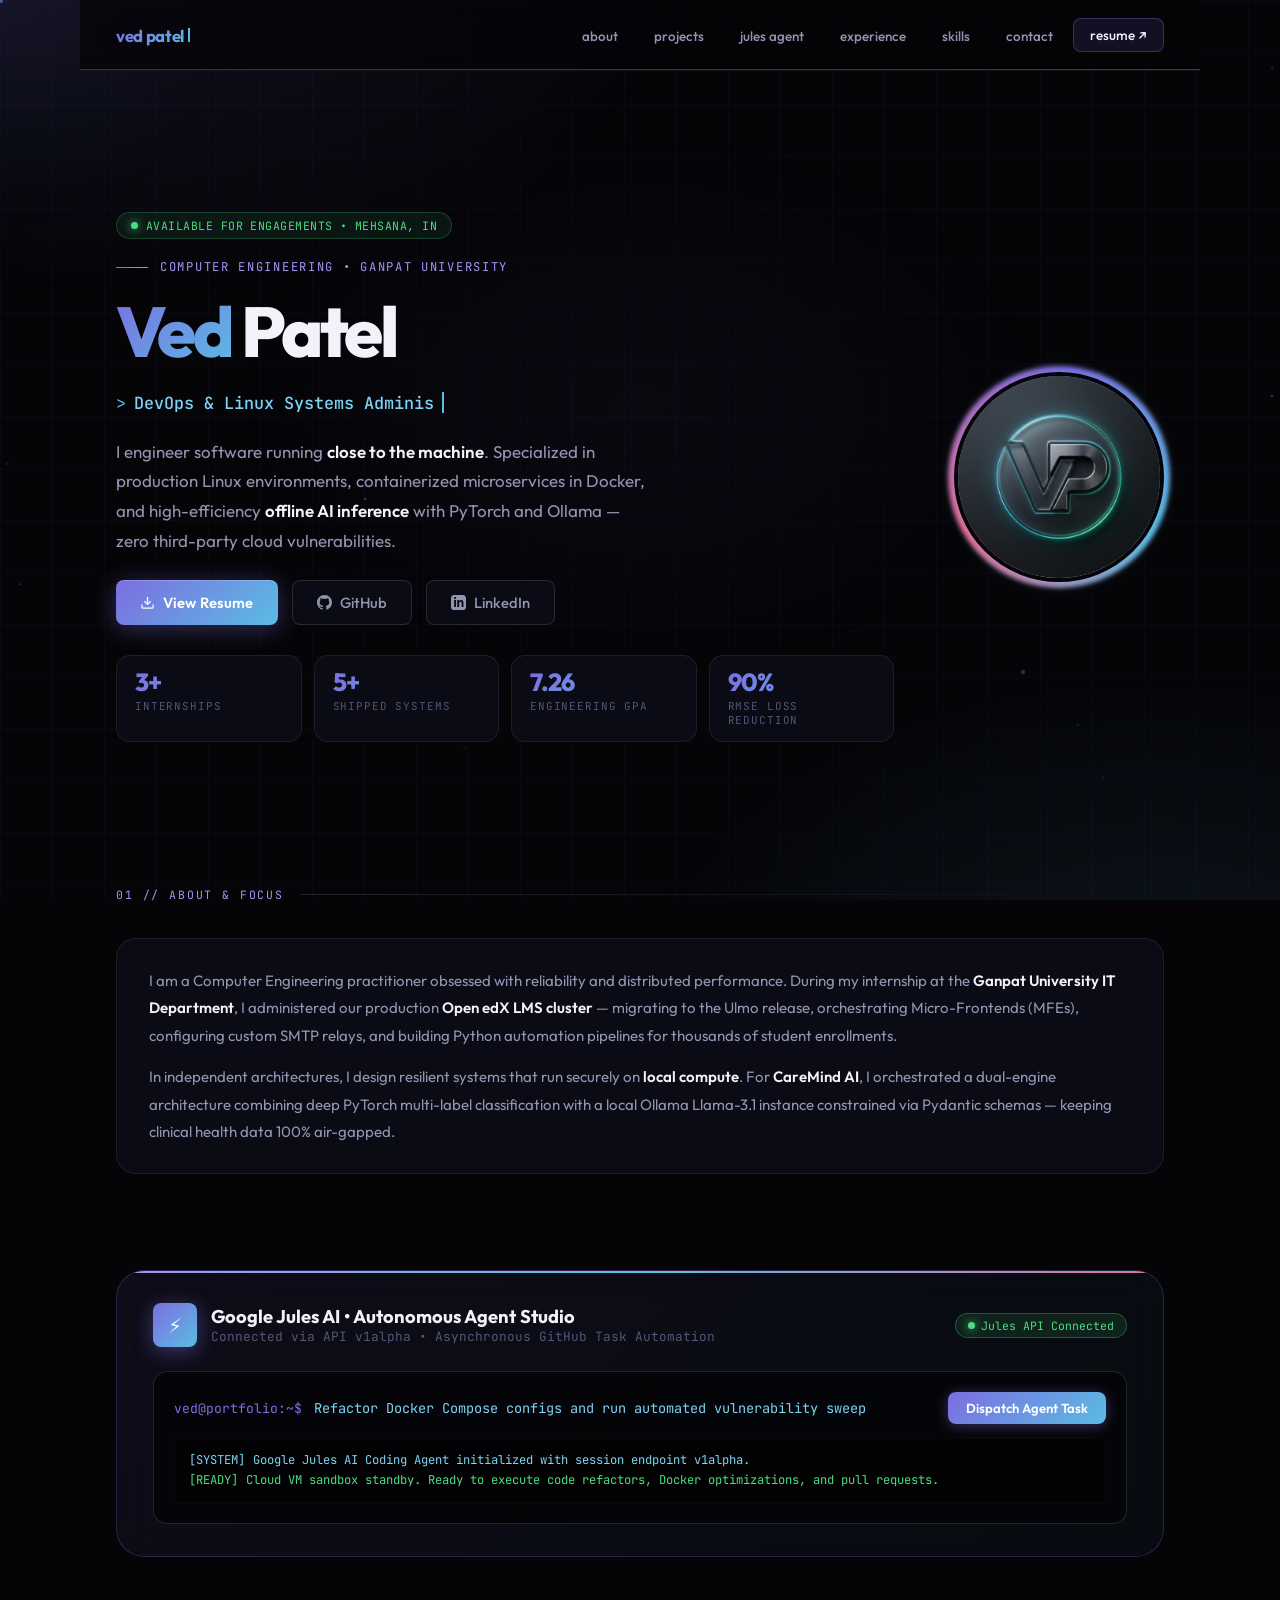
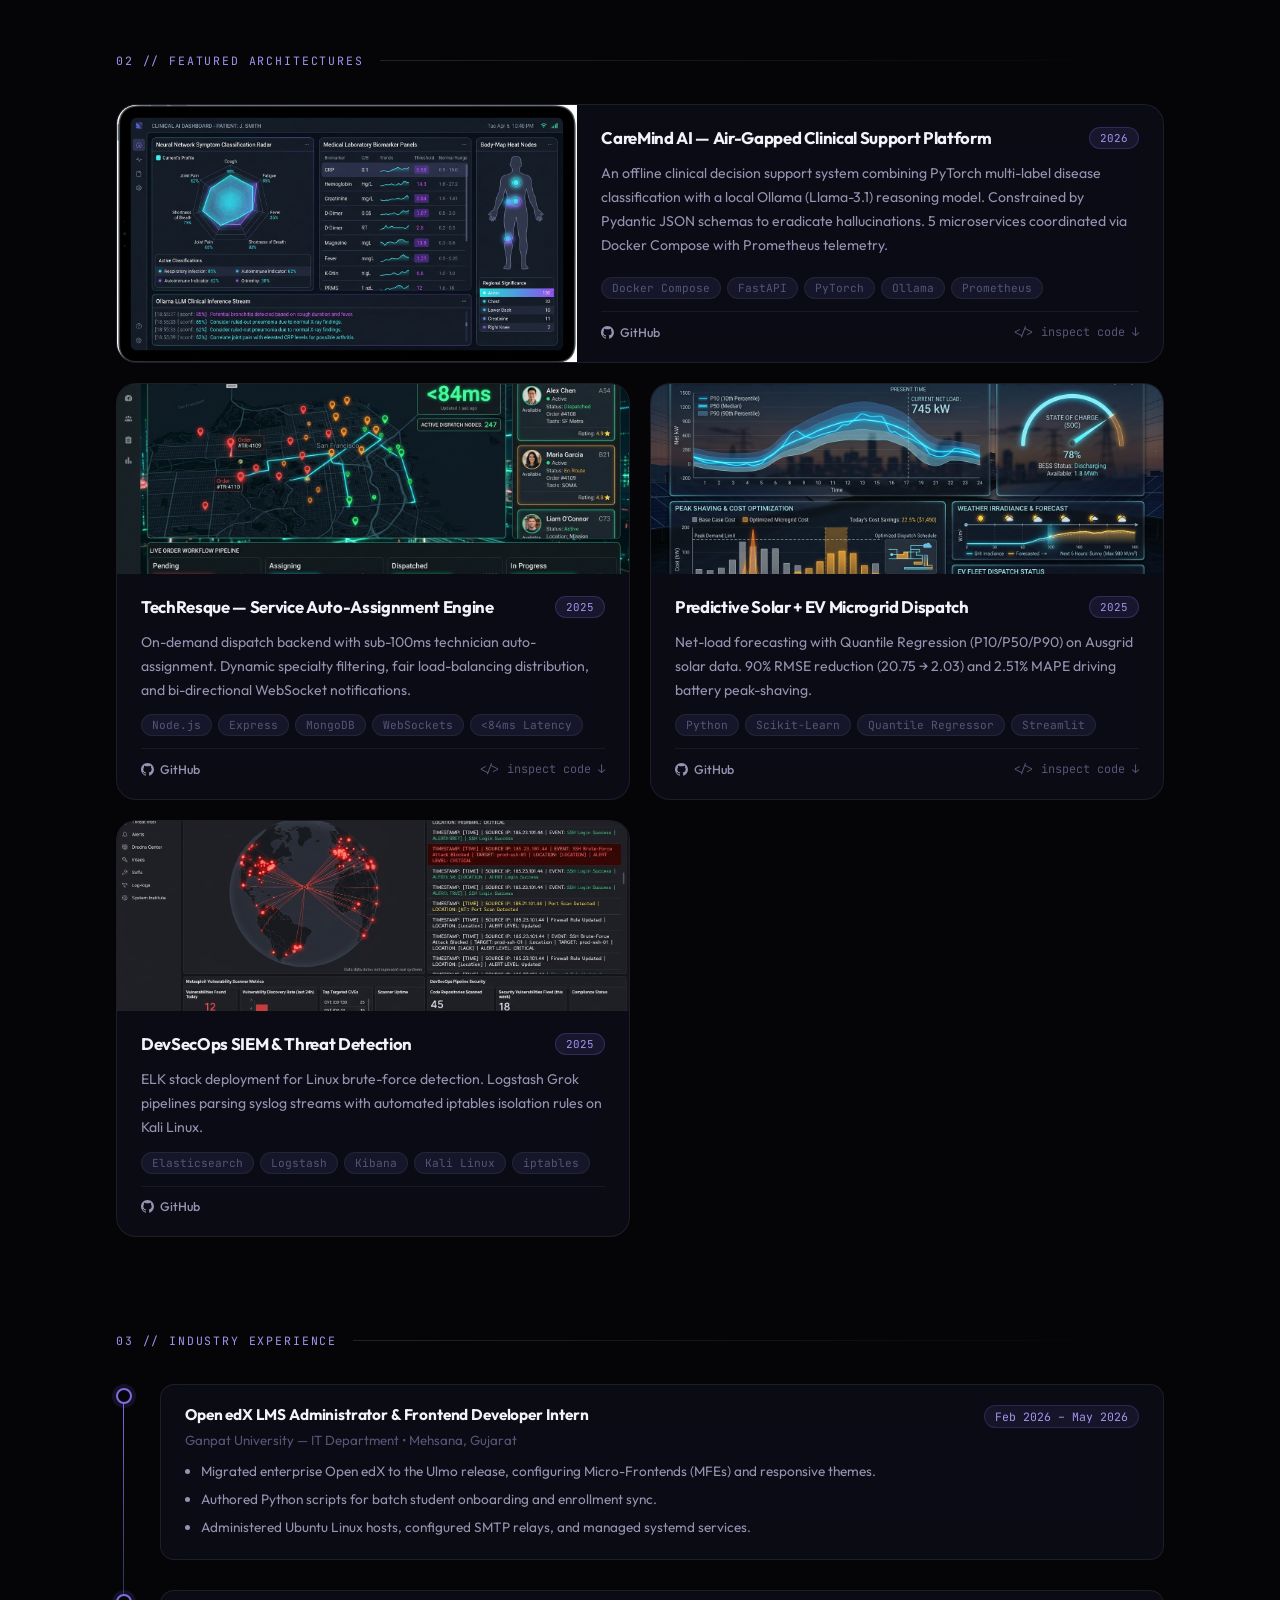
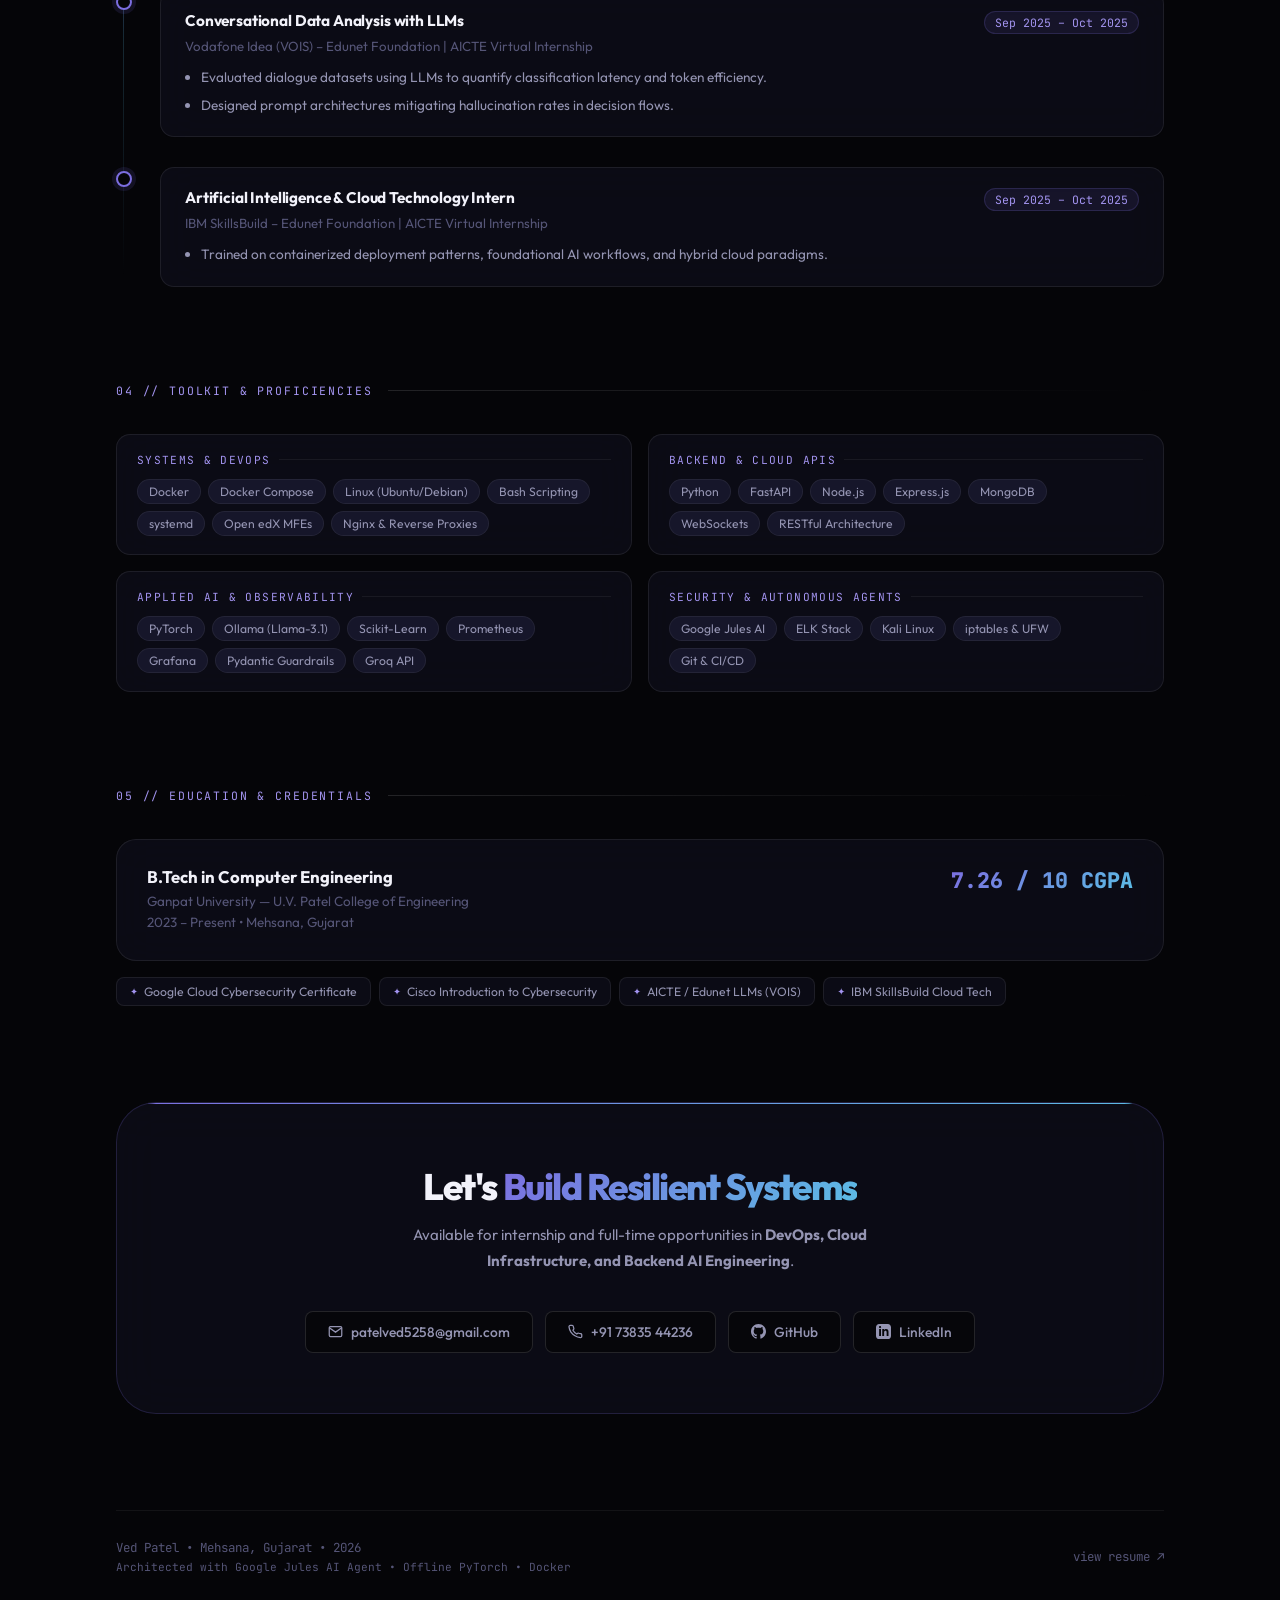
==== commit ef91882b: "feat: complete modern portfolio redesign with glassmorphism and Jules AI integration" ====
--- a/index.html
+++ b/index.html
@@ -3,105 +3,213 @@
 <head>
   <meta charset="UTF-8">
   <meta name="viewport" content="width=device-width, initial-scale=1.0">
-  <title>Ved Patel — Computer Engineering | Linux, Docker &amp; DevOps</title>
-  <meta name="description" content="Portfolio of Ved Patel. Computer Engineering student at Ganpat University focusing on Linux systems, Docker containers, backend APIs, and applied AI.">
+  <title>Ved Patel — Computer Engineering | DevOps, Applied AI & Cloud Architecture</title>
+  <meta name="description" content="Portfolio of Ved Patel — Computer Engineering student at Ganpat University. Linux systems, Docker microservices, offline LLMs, and DevOps pipelines.">
   <meta name="author" content="Ved Patel">
-
-  <!-- Open Graph -->
-  <meta property="og:title" content="Ved Patel — Computer Engineering">
-  <meta property="og:description" content="Linux administration, Docker containers, backend APIs, and offline applied AI pipelines.">
+  <meta property="og:title" content="Ved Patel — Systems, DevOps & Applied AI">
+  <meta property="og:description" content="Linux administration, Docker containers, backend APIs, and offline AI pipelines.">
   <meta property="og:type" content="website">
-
-  <!-- Favicon -->
   <link rel="icon" type="image/jpeg" href="assets/images/ved_avatar.jpg">
-
-  <!-- Stylesheet -->
   <link rel="stylesheet" href="assets/css/style.css">
 </head>
 <body>
 
-  <main class="page-container">
-
-    <!-- Minimal Top Bar -->
-    <header class="site-nav">
-      <a href="#" class="site-logo">ved patel</a>
-      <ul class="nav-menu">
-        <li><a href="#about" class="nav-link">about</a></li>
-        <li><a href="#projects" class="nav-link">projects</a></li>
-        <li><a href="#experience" class="nav-link">experience</a></li>
-        <li><a href="#skills" class="nav-link">skills</a></li>
-        <li><a href="#contact" class="nav-link">contact</a></li>
-        <li><button class="nav-resume-btn resume-trigger-btn">resume (pdf)</button></li>
-      </ul>
-    </header>
-
-    <!-- Intro / Bio -->
-    <section class="intro-section" id="hero">
-      <h1 class="intro-name">Ved Patel</h1>
-      <p class="intro-bio">
-        Computer Engineering student at <strong>Ganpat University</strong> (CGPA 7.26). 
-        I focus on <strong>Linux systems administration</strong>, <strong>Docker container workflows</strong>, 
-        backend services in Node.js and Python, and deploying <strong>offline applied AI</strong> models with Ollama and PyTorch.
+<!-- Ambient Particles & Cursor Spotlight -->
+<canvas id="particle-canvas"></canvas>
+<div class="cursor-glow"></div>
+
+<div class="page-wrap">
+
+  <!-- NAVBAR -->
+  <nav class="navbar">
+    <a href="#hero" class="nav-logo">
+      <span>ved patel</span>
+      <span class="nav-logo-cursor"></span>
+    </a>
+    <ul class="nav-links">
+      <li><a href="#about">about</a></li>
+      <li><a href="#projects">projects</a></li>
+      <li><a href="#jules">jules agent</a></li>
+      <li><a href="#experience">experience</a></li>
+      <li><a href="#skills">skills</a></li>
+      <li><a href="#contact">contact</a></li>
+      <li><button class="nav-cta resume-trigger-btn">resume &nearr;</button></li>
+    </ul>
+  </nav>
+
+  <!-- HERO -->
+  <section class="hero reveal" id="hero">
+    <div class="hero-text">
+      
+      <div class="status-badge">
+        <span class="status-dot"></span>
+        <span>AVAILABLE FOR ENGAGEMENTS &bull; MEHSANA, IN</span>
+      </div>
+
+      <div class="hero-eyebrow">Computer Engineering &bull; Ganpat University</div>
+      
+      <h1 class="hero-name">
+        <span class="grad">Ved</span> Patel
+      </h1>
+
+      <div class="hero-type-container">
+        <span>&gt; </span>
+        <span class="typewriter-text"></span>
+        <span class="typewriter-cursor"></span>
+      </div>
+
+      <p class="hero-tagline">
+        I engineer software running <strong>close to the machine</strong>. 
+        Specialized in production Linux environments, containerized microservices in Docker, 
+        and high-efficiency <strong>offline AI inference</strong> with PyTorch and Ollama — 
+        zero third-party cloud vulnerabilities.
       </p>
 
-      <div class="intro-links">
-        <a href="https://github.com/patelved546513546" target="_blank" rel="noopener noreferrer" class="intro-link">
-          github <span class="arrow">↗</span>
+      <div class="hero-actions">
+        <button class="btn-primary resume-trigger-btn">
+          <svg width="15" height="15" viewBox="0 0 24 24" fill="none" stroke="currentColor" stroke-width="2"><path d="M21 15v4a2 2 0 0 1-2 2H5a2 2 0 0 1-2-2v-4"/><polyline points="7 10 12 15 17 10"/><line x1="12" y1="15" x2="12" y2="3"/></svg>
+          View Resume
+        </button>
+        <a href="https://github.com/patelved546513546" target="_blank" rel="noopener" class="btn-ghost">
+          <svg width="15" height="15" viewBox="0 0 24 24" fill="currentColor"><path d="M12 0c-6.626 0-12 5.373-12 12 0 5.302 3.438 9.8 8.207 11.387.599.111.793-.261.793-.577v-2.234c-3.338.726-4.033-1.416-4.033-1.416-.546-1.387-1.333-1.756-1.333-1.756-1.089-.745.083-.729.083-.729 1.205.084 1.839 1.237 1.839 1.237 1.07 1.834 2.807 1.304 3.492.997.107-.775.418-1.305.762-1.604-2.665-.305-5.467-1.334-5.467-5.931 0-1.311.469-2.381 1.236-3.221-.124-.303-.535-1.524.117-3.176 0 0 1.008-.322 3.301 1.23.957-.266 1.983-.399 3.003-.404 1.02.005 2.047.138 3.006.404 2.291-1.552 3.297-1.23 3.297-1.23.653 1.653.242 2.874.118 3.176.77.84 1.235 1.911 1.235 3.221 0 4.609-2.807 5.624-5.479 5.921.43.372.823 1.102.823 2.222v3.293c0 .319.192.694.801.576 4.765-1.589 8.199-6.086 8.199-11.386 0-6.627-5.373-12-12-12z"/></svg>
+          GitHub
         </a>
-        <a href="https://linkedin.com/in/vedpatel5258" target="_blank" rel="noopener noreferrer" class="intro-link">
-          linkedin <span class="arrow">↗</span>
+        <a href="https://linkedin.com/in/vedpatel5258" target="_blank" rel="noopener" class="btn-ghost">
+          <svg width="15" height="15" viewBox="0 0 24 24" fill="currentColor"><path d="M19 0h-14c-2.761 0-5 2.239-5 5v14c0 2.761 2.239 5 5 5h14c2.762 0 5-2.239 5-5v-14c0-2.761-2.238-5-5-5zm-11 19h-3v-11h3v11zm-1.5-12.268c-.966 0-1.75-.79-1.75-1.764s.784-1.764 1.75-1.764 1.75.79 1.75 1.764-.783 1.764-1.75 1.764zm13.5 12.268h-3v-5.604c0-3.368-4-3.113-4 0v5.604h-3v-11h3v1.765c1.396-2.586 7-2.777 7 2.476v6.759z"/></svg>
+          LinkedIn
         </a>
-        <a href="mailto:patelved5258@gmail.com" class="intro-link">
-          patelved5258@gmail.com
-        </a>
-        <button class="intro-link resume-trigger-btn" style="background:none; border:none; cursor:pointer; font-family:inherit; font-size:inherit; padding:0;">
-          resume.pdf <span class="arrow">↗</span>
-        </button>
-      </div>
-    </section>
-
-    <!-- About Me -->
-    <section class="section" id="about">
-      <div class="section-label">about</div>
-      <p style="font-size:0.95rem; color:var(--text-muted); line-height:1.75; margin-bottom:16px;">
-        I enjoy working close to the machine. During my internship at the <strong>Ganpat University IT Department</strong>, 
-        I worked on administering our <strong>Open edX LMS platform</strong>: managing the Ulmo release migration, 
-        configuring Micro-Frontends (MFEs), setting up SMTP relays, and writing Python scripts to automate bulk student onboarding.
-      </p>
-      <p style="font-size:0.95rem; color:var(--text-muted); line-height:1.75;">
-        In my project work, I prefer building systems that run efficiently on local hardware without depending on third-party cloud APIs. 
-        For <strong>CareMind AI</strong>, I containerized a dual-engine architecture combining PyTorch classification with a locally hosted 
-        <strong>Ollama (Llama-3.1)</strong> model constrained by strict Pydantic schemas, ensuring patient symptom data stays 100% private.
-      </p>
-    </section>
-
-    <!-- Featured Projects -->
-    <section class="section" id="projects">
-      <div class="section-label">featured work</div>
-      
-      <div class="project-list">
-
-        <!-- Project 1: CareMind AI -->
-        <article class="project-item">
-          <div class="project-header">
-            <h3 class="project-title">CareMind AI &mdash; Clinical Decision Platform</h3>
-            <span class="project-year">2026</span>
+      </div>
+
+      <div class="hero-stats">
+        <div class="stat-card">
+          <span class="stat-num">3+</span>
+          <span class="stat-label">Internships</span>
+        </div>
+        <div class="stat-card">
+          <span class="stat-num">5+</span>
+          <span class="stat-label">Shipped Systems</span>
+        </div>
+        <div class="stat-card">
+          <span class="stat-num">7.26</span>
+          <span class="stat-label">Engineering GPA</span>
+        </div>
+        <div class="stat-card">
+          <span class="stat-num">90%</span>
+          <span class="stat-label">RMSE Loss Reduction</span>
+        </div>
+      </div>
+    </div>
+
+    <!-- AVATAR RING -->
+    <div class="hero-avatar-wrap">
+      <div class="avatar-halo"></div>
+      <div class="avatar-ambient-glow"></div>
+      <img src="assets/images/ved_avatar.jpg" alt="Ved Patel" class="hero-avatar">
+    </div>
+  </section>
+
+  <!-- ABOUT -->
+  <section class="section reveal" id="about">
+    <div class="section-header">
+      <span class="section-label">01 // about &amp; focus</span>
+      <div class="section-line"></div>
+    </div>
+
+    <div class="about-grid">
+      <div class="about-card">
+        <p>
+          I am a Computer Engineering practitioner obsessed with reliability and distributed performance. 
+          During my internship at the <strong>Ganpat University IT Department</strong>,
+          I administered our production <strong>Open edX LMS cluster</strong> — migrating to the Ulmo release,
+          orchestrating Micro-Frontends (MFEs), configuring custom SMTP relays, and building Python automation pipelines 
+          for thousands of student enrollments.
+        </p>
+        <p>
+          In independent architectures, I design resilient systems that run securely on <strong>local compute</strong>.
+          For <strong>CareMind AI</strong>, I orchestrated a dual-engine architecture combining deep PyTorch multi-label 
+          classification with a local Ollama Llama-3.1 instance constrained via Pydantic schemas — keeping clinical health data 100% air-gapped.
+        </p>
+      </div>
+    </div>
+  </section>
+
+  <!-- JULES AI AUTONOMOUS WORKFLOW -->
+  <section class="jules-section reveal" id="jules">
+    <div class="jules-section-header">
+      <div class="jules-title-group">
+        <div class="jules-chip">⚡</div>
+        <div>
+          <h3 class="jules-h3">Google Jules AI &bull; Autonomous Agent Studio</h3>
+          <p class="jules-sub">Connected via API v1alpha &bull; Asynchronous GitHub Task Automation</p>
+        </div>
+      </div>
+      <div class="jules-status-pill">
+        <span class="status-dot"></span>
+        <span>Jules API Connected</span>
+      </div>
+    </div>
+
+    <div class="jules-terminal-box">
+      <div class="jules-terminal-prompt">
+        <span style="color: #7c6ee0;">ved@portfolio:~$</span>
+        <input 
+          type="text" 
+          id="jules-task-input" 
+          class="jules-input-field" 
+          placeholder="e.g. Audit security dependencies, run test suites, or optimize build assets..." 
+          value="Refactor Docker Compose configs and run automated vulnerability sweep"
+        />
+        <button id="jules-dispatch-btn" class="jules-action-btn">Dispatch Agent Task</button>
+      </div>
+
+      <div class="jules-logs" id="jules-logs-container">
+        <div class="jules-log-item info"><span>[SYSTEM]</span> Google Jules AI Coding Agent initialized with session endpoint v1alpha.</div>
+        <div class="jules-log-item success"><span>[READY]</span> Cloud VM sandbox standby. Ready to execute code refactors, Docker optimizations, and pull requests.</div>
+      </div>
+    </div>
+  </section>
+
+  <!-- PROJECTS -->
+  <section class="section reveal" id="projects">
+    <div class="section-header">
+      <span class="section-label">02 // featured architectures</span>
+      <div class="section-line"></div>
+    </div>
+
+    <div class="projects-grid">
+
+      <!-- CareMind AI – FEATURED -->
+      <article class="project-card featured">
+        <div class="project-img-wrap">
+          <img src="assets/images/caremind.jpg" alt="CareMind AI" class="project-img">
+        </div>
+        <div class="project-body">
+          <div class="project-top">
+            <h3 class="project-title">CareMind AI &mdash; Air-Gapped Clinical Support Platform</h3>
+            <span class="project-year-badge">2026</span>
           </div>
           <p class="project-desc">
-            An offline clinical decision support system combining a PyTorch multi-label disease classifier with a locally hosted Ollama (Llama-3.1) model. 
-            Structured with Pydantic JSON schemas to prevent hallucinations, running across 5 microservices in Docker Compose with Prometheus and Grafana telemetry.
+            An offline clinical decision support system combining PyTorch multi-label disease classification 
+            with a local Ollama (Llama-3.1) reasoning model. Constrained by Pydantic JSON schemas to eradicate 
+            hallucinations. 5 microservices coordinated via Docker Compose with Prometheus telemetry.
           </p>
-          <div class="project-meta">
-            <span class="project-tech">Docker Compose &bull; FastAPI &bull; PyTorch &bull; Ollama &bull; Prometheus</span>
-            <div class="project-actions">
-              <a href="https://github.com/patelved546513546" target="_blank" rel="noopener noreferrer" class="action-link">github ↗</a>
-              <button class="accordion-toggle" data-target="code-caremind">inspect code &darr;</button>
-            </div>
-          </div>
-
+          <div class="project-tags">
+            <span class="tag">Docker Compose</span>
+            <span class="tag">FastAPI</span>
+            <span class="tag">PyTorch</span>
+            <span class="tag">Ollama</span>
+            <span class="tag">Prometheus</span>
+          </div>
+          <div class="project-footer">
+            <a href="https://github.com/patelved546513546" target="_blank" rel="noopener" class="project-link">
+              <svg width="13" height="13" viewBox="0 0 24 24" fill="currentColor"><path d="M12 0c-6.626 0-12 5.373-12 12 0 5.302 3.438 9.8 8.207 11.387.599.111.793-.261.793-.577v-2.234c-3.338.726-4.033-1.416-4.033-1.416-.546-1.387-1.333-1.756-1.333-1.756-1.089-.745.083-.729.083-.729 1.205.084 1.839 1.237 1.839 1.237 1.07 1.834 2.807 1.304 3.492.997.107-.775.418-1.305.762-1.604-2.665-.305-5.467-1.334-5.467-5.931 0-1.311.469-2.381 1.236-3.221-.124-.303-.535-1.524.117-3.176 0 0 1.008-.322 3.301 1.23.957-.266 1.983-.399 3.003-.404 1.02.005 2.047.138 3.006.404 2.291-1.552 3.297-1.23 3.297-1.23.653 1.653.242 2.874.118 3.176.77.84 1.235 1.911 1.235 3.221 0 4.609-2.807 5.624-5.479 5.921.43.372.823 1.102.823 2.222v3.293c0 .319.192.694.801.576 4.765-1.589 8.199-6.086 8.199-11.386 0-6.627-5.373-12-12-12z"/></svg>
+              GitHub
+            </a>
+            <button class="code-toggle" data-target="code-caremind">&lt;/&gt; inspect code &darr;</button>
+          </div>
           <div class="code-drawer" id="code-caremind">
             <div class="code-drawer-header">
-              <span>docker-compose.yml (5-Service Architecture)</span>
+              <span>docker-compose.yml</span>
               <button class="code-copy-btn">copy</button>
             </div>
             <pre><code>version: '3.8'
@@ -132,33 +240,43 @@
 volumes:
   ollama_data:</code></pre>
           </div>
-        </article>
-
-        <!-- Project 2: TechResque -->
-        <article class="project-item">
-          <div class="project-header">
-            <h3 class="project-title">TechResque &mdash; Service Auto-Assignment Platform</h3>
-            <span class="project-year">2025</span>
+        </div>
+      </article>
+
+      <!-- TechResque -->
+      <article class="project-card">
+        <div class="project-img-wrap">
+          <img src="assets/images/techresque.jpg" alt="TechResque" class="project-img">
+        </div>
+        <div class="project-body">
+          <div class="project-top">
+            <h3 class="project-title">TechResque &mdash; Service Auto-Assignment Engine</h3>
+            <span class="project-year-badge">2025</span>
           </div>
           <p class="project-desc">
-            On-demand service booking engine featuring sub-100ms algorithmic provider auto-assignment. 
-            Filters certified technicians by specialty and active job queue, applies uniform load distribution, and pushes WebSocket alerts within 5 seconds.
+            On-demand dispatch backend with sub-100ms technician auto-assignment. Dynamic specialty filtering, 
+            fair load-balancing distribution, and bi-directional WebSocket notifications.
           </p>
-          <div class="project-meta">
-            <span class="project-tech">Node.js &bull; Express &bull; MongoDB &bull; WebSockets &bull; &lt;84ms latency</span>
-            <div class="project-actions">
-              <a href="https://github.com/patelved546513546/TECHRESQUE" target="_blank" rel="noopener noreferrer" class="action-link">github ↗</a>
-              <button class="accordion-toggle" data-target="code-techresque">inspect code &darr;</button>
-            </div>
-          </div>
-
+          <div class="project-tags">
+            <span class="tag">Node.js</span>
+            <span class="tag">Express</span>
+            <span class="tag">MongoDB</span>
+            <span class="tag">WebSockets</span>
+            <span class="tag">&lt;84ms Latency</span>
+          </div>
+          <div class="project-footer">
+            <a href="https://github.com/patelved546513546/TECHRESQUE" target="_blank" rel="noopener" class="project-link">
+              <svg width="13" height="13" viewBox="0 0 24 24" fill="currentColor"><path d="M12 0c-6.626 0-12 5.373-12 12 0 5.302 3.438 9.8 8.207 11.387.599.111.793-.261.793-.577v-2.234c-3.338.726-4.033-1.416-4.033-1.416-.546-1.387-1.333-1.756-1.333-1.756-1.089-.745.083-.729.083-.729 1.205.084 1.839 1.237 1.839 1.237 1.07 1.834 2.807 1.304 3.492.997.107-.775.418-1.305.762-1.604-2.665-.305-5.467-1.334-5.467-5.931 0-1.311.469-2.381 1.236-3.221-.124-.303-.535-1.524.117-3.176 0 0 1.008-.322 3.301 1.23.957-.266 1.983-.399 3.003-.404 1.02.005 2.047.138 3.006.404 2.291-1.552 3.297-1.23 3.297-1.23.653 1.653.242 2.874.118 3.176.77.84 1.235 1.911 1.235 3.221 0 4.609-2.807 5.624-5.479 5.921.43.372.823 1.102.823 2.222v3.293c0 .319.192.694.801.576 4.765-1.589 8.199-6.086 8.199-11.386 0-6.627-5.373-12-12-12z"/></svg>
+              GitHub
+            </a>
+            <button class="code-toggle" data-target="code-techresque">&lt;/&gt; inspect code &darr;</button>
+          </div>
           <div class="code-drawer" id="code-techresque">
             <div class="code-drawer-header">
-              <span>backend/controllers/dispatchController.js</span>
+              <span>dispatchController.js</span>
               <button class="code-copy-btn">copy</button>
             </div>
             <pre><code>async function autoAssignProvider(serviceType, orderId) {
-  // Query certified technicians matching category and capacity
   const candidates = await Provider.find({
     specialty: serviceType,
     status: 'available',
@@ -167,10 +285,8 @@
 
   if (!candidates.length) throw new Error('No available technicians');
 
-  // Fair uniform random selection among top eligible providers
   const chosen = candidates[Math.floor(Math.random() * candidates.length)];
 
-  // Atomic state change: 'requested' -> 'assigned' in <100ms
   await Order.findByIdAndUpdate(orderId, {
     status: 'assigned',
     providerId: chosen._id,
@@ -181,29 +297,39 @@
   return chosen;
 }</code></pre>
           </div>
-        </article>
-
-        <!-- Project 3: Predictive Microgrid -->
-        <article class="project-item">
-          <div class="project-header">
-            <h3 class="project-title">Predictive Solar + EV Microgrid Energy Dispatch</h3>
-            <span class="project-year">2025</span>
+        </div>
+      </article>
+
+      <!-- Microgrid -->
+      <article class="project-card">
+        <div class="project-img-wrap">
+          <img src="assets/images/microgrid.jpg" alt="Predictive Microgrid" class="project-img">
+        </div>
+        <div class="project-body">
+          <div class="project-top">
+            <h3 class="project-title">Predictive Solar + EV Microgrid Dispatch</h3>
+            <span class="project-year-badge">2025</span>
           </div>
           <p class="project-desc">
-            Net-load forecasting pipeline using Quantile Regression (P10/P50/P90) on Ausgrid 300-home solar load data and Open-Meteo weather APIs. 
-            Achieved a 90% RMSE reduction (20.75 down to 2.03) with a ~2.51% MAPE, driving a battery storage peak-shaving optimization schedule.
+            Net-load forecasting with Quantile Regression (P10/P50/P90) on Ausgrid solar data. 
+            90% RMSE reduction (20.75 &rarr; 2.03) and 2.51% MAPE driving battery peak-shaving.
           </p>
-          <div class="project-meta">
-            <span class="project-tech">Python &bull; Scikit-Learn &bull; Quantile Regression &bull; Streamlit</span>
-            <div class="project-actions">
-              <a href="https://github.com/patelved546513546/-microgrid-forecast-dispatch" target="_blank" rel="noopener noreferrer" class="action-link">github ↗</a>
-              <button class="accordion-toggle" data-target="code-microgrid">inspect code &darr;</button>
-            </div>
-          </div>
-
+          <div class="project-tags">
+            <span class="tag">Python</span>
+            <span class="tag">Scikit-Learn</span>
+            <span class="tag">Quantile Regressor</span>
+            <span class="tag">Streamlit</span>
+          </div>
+          <div class="project-footer">
+            <a href="https://github.com/patelved546513546/-microgrid-forecast-dispatch" target="_blank" rel="noopener" class="project-link">
+              <svg width="13" height="13" viewBox="0 0 24 24" fill="currentColor"><path d="M12 0c-6.626 0-12 5.373-12 12 0 5.302 3.438 9.8 8.207 11.387.599.111.793-.261.793-.577v-2.234c-3.338.726-4.033-1.416-4.033-1.416-.546-1.387-1.333-1.756-1.333-1.756-1.089-.745.083-.729.083-.729 1.205.084 1.839 1.237 1.839 1.237 1.07 1.834 2.807 1.304 3.492.997.107-.775.418-1.305.762-1.604-2.665-.305-5.467-1.334-5.467-5.931 0-1.311.469-2.381 1.236-3.221-.124-.303-.535-1.524.117-3.176 0 0 1.008-.322 3.301 1.23.957-.266 1.983-.399 3.003-.404 1.02.005 2.047.138 3.006.404 2.291-1.552 3.297-1.23 3.297-1.23.653 1.653.242 2.874.118 3.176.77.84 1.235 1.911 1.235 3.221 0 4.609-2.807 5.624-5.479 5.921.43.372.823 1.102.823 2.222v3.293c0 .319.192.694.801.576 4.765-1.589 8.199-6.086 8.199-11.386 0-6.627-5.373-12-12-12z"/></svg>
+              GitHub
+            </a>
+            <button class="code-toggle" data-target="code-microgrid">&lt;/&gt; inspect code &darr;</button>
+          </div>
           <div class="code-drawer" id="code-microgrid">
             <div class="code-drawer-header">
-              <span>src/train_quantile.py</span>
+              <span>train_quantile.py</span>
               <button class="code-copy-btn">copy</button>
             </div>
             <pre><code>from sklearn.linear_model import QuantileRegressor
@@ -214,183 +340,242 @@
 for q in quantiles:
     model = QuantileRegressor(quantile=q, alpha=0.01, solver='highs')
     model.fit(X_train, y_train)
-    models[f"p{int(q*100)}"] = model
-
-# Baseline RMSE: 20.75 -> Final Model RMSE: 2.03 (90% reduction)</code></pre>
-          </div>
-        </article>
-
-        <!-- Project 4: DevSecOps SIEM Lab -->
-        <article class="project-item">
-          <div class="project-header">
-            <h3 class="project-title">Enterprise DevSecOps SIEM &amp; Threat Detection Lab</h3>
-            <span class="project-year">2025</span>
+    models[f"p{int(q*100)}"] = model</code></pre>
+          </div>
+        </div>
+      </article>
+
+      <!-- DevSecOps SIEM -->
+      <article class="project-card">
+        <div class="project-img-wrap">
+          <img src="assets/images/cybersec.jpg" alt="DevSecOps SIEM Lab" class="project-img">
+        </div>
+        <div class="project-body">
+          <div class="project-top">
+            <h3 class="project-title">DevSecOps SIEM &amp; Threat Detection</h3>
+            <span class="project-year-badge">2025</span>
           </div>
           <p class="project-desc">
-            Cybersecurity practice lab deploying an ELK stack (Elasticsearch, Logstash, Kibana) for Linux SSH brute-force attack detection. 
-            Configured Logstash Grok patterns for syslog ingestion and automated iptables firewall IP drop scripts on Kali Linux.
+            ELK stack deployment for Linux brute-force detection. Logstash Grok pipelines parsing syslog streams 
+            with automated iptables isolation rules on Kali Linux.
           </p>
-          <div class="project-meta">
-            <span class="project-tech">Elasticsearch &bull; Logstash &bull; Kibana &bull; Kali Linux &bull; iptables</span>
-            <div class="project-actions">
-              <a href="https://github.com/patelved546513546/cybersec-tools" target="_blank" rel="noopener noreferrer" class="action-link">github ↗</a>
-            </div>
-          </div>
-        </article>
-
-        <!-- Project 5: News Bot -->
-        <article class="project-item">
-          <div class="project-header">
-            <h3 class="project-title">Automated Multi-Channel News Bot with Groq LLM</h3>
-            <span class="project-year">2025</span>
-          </div>
-          <p class="project-desc">
-            Automated news aggregation worker ingesting RSS feeds from international sources (BBC, Reuters, Reddit), synthesizing concise executive summaries via Groq Cloud LLM, and broadcasting alerts across Email SMTP, Telegram, and WhatsApp.
-          </p>
-          <div class="project-meta">
-            <span class="project-tech">Python &bull; Groq API &bull; Telegram Bot API &bull; SMTP</span>
-            <div class="project-actions">
-              <a href="https://github.com/patelved546513546/NEWS_BOT" target="_blank" rel="noopener noreferrer" class="action-link">github ↗</a>
-            </div>
-          </div>
-        </article>
-
-      </div>
-    </section>
-
-    <!-- Experience -->
-    <section class="section" id="experience">
-      <div class="section-label">experience</div>
-
-      <div class="experience-list">
-
-        <!-- Role 1 -->
-        <div class="exp-item">
-          <div class="exp-header">
-            <h3 class="exp-role">Open edX LMS Administrator &amp; Frontend Developer Intern</h3>
-            <span class="exp-period">Feb 2026 &ndash; May 2026</span>
-          </div>
-          <div class="exp-company">Ganpat University &mdash; IT Department, Mehsana, Gujarat</div>
-          <ul class="exp-points">
-            <li>Assisted in migrating the university's Open edX instance to the Ulmo release, configuring frontend themes and Micro-Frontends (MFEs).</li>
-            <li>Wrote custom Python automation scripts to handle bulk student onboarding and course enrollment.</li>
-            <li>Administered Linux hosting environments, configured production SMTP mail settings, and managed service restarts for system updates.</li>
+          <div class="project-tags">
+            <span class="tag">Elasticsearch</span>
+            <span class="tag">Logstash</span>
+            <span class="tag">Kibana</span>
+            <span class="tag">Kali Linux</span>
+            <span class="tag">iptables</span>
+          </div>
+          <div class="project-footer">
+            <a href="https://github.com/patelved546513546/cybersec-tools" target="_blank" rel="noopener" class="project-link">
+              <svg width="13" height="13" viewBox="0 0 24 24" fill="currentColor"><path d="M12 0c-6.626 0-12 5.373-12 12 0 5.302 3.438 9.8 8.207 11.387.599.111.793-.261.793-.577v-2.234c-3.338.726-4.033-1.416-4.033-1.416-.546-1.387-1.333-1.756-1.333-1.756-1.089-.745.083-.729.083-.729 1.205.084 1.839 1.237 1.839 1.237 1.07 1.834 2.807 1.304 3.492.997.107-.775.418-1.305.762-1.604-2.665-.305-5.467-1.334-5.467-5.931 0-1.311.469-2.381 1.236-3.221-.124-.303-.535-1.524.117-3.176 0 0 1.008-.322 3.301 1.23.957-.266 1.983-.399 3.003-.404 1.02.005 2.047.138 3.006.404 2.291-1.552 3.297-1.23 3.297-1.23.653 1.653.242 2.874.118 3.176.77.84 1.235 1.911 1.235 3.221 0 4.609-2.807 5.624-5.479 5.921.43.372.823 1.102.823 2.222v3.293c0 .319.192.694.801.576 4.765-1.589 8.199-6.086 8.199-11.386 0-6.627-5.373-12-12-12z"/></svg>
+              GitHub
+            </a>
+          </div>
+        </div>
+      </article>
+
+    </div>
+  </section>
+
+  <!-- EXPERIENCE -->
+  <section class="section reveal" id="experience">
+    <div class="section-header">
+      <span class="section-label">03 // industry experience</span>
+      <div class="section-line"></div>
+    </div>
+
+    <div class="timeline">
+
+      <div class="timeline-item">
+        <div class="timeline-dot"></div>
+        <div class="timeline-content">
+          <div class="timeline-top">
+            <h3 class="timeline-role">Open edX LMS Administrator &amp; Frontend Developer Intern</h3>
+            <span class="timeline-period">Feb 2026 &ndash; May 2026</span>
+          </div>
+          <div class="timeline-company">Ganpat University &mdash; IT Department &bull; Mehsana, Gujarat</div>
+          <ul class="timeline-points">
+            <li>Migrated enterprise Open edX to the Ulmo release, configuring Micro-Frontends (MFEs) and responsive themes.</li>
+            <li>Authored Python scripts for batch student onboarding and enrollment sync.</li>
+            <li>Administered Ubuntu Linux hosts, configured SMTP relays, and managed systemd services.</li>
           </ul>
         </div>
-
-        <!-- Role 2 -->
-        <div class="exp-item">
-          <div class="exp-header">
-            <h3 class="exp-role">Conversational Data Analysis with Large Language Models (LLMs)</h3>
-            <span class="exp-period">Sep 2025 &ndash; Oct 2025</span>
-          </div>
-          <div class="exp-company">Vodafone Idea (VOIS) &ndash; Edunet Foundation | AICTE Virtual Internship</div>
-          <ul class="exp-points">
-            <li>Analyzed conversational datasets using LLMs to evaluate automated decision support and classification pipelines.</li>
-            <li>Studied token efficiency, prompt structure, and latency trade-offs on customer support interactions.</li>
+      </div>
+
+      <div class="timeline-item">
+        <div class="timeline-dot"></div>
+        <div class="timeline-content">
+          <div class="timeline-top">
+            <h3 class="timeline-role">Conversational Data Analysis with LLMs</h3>
+            <span class="timeline-period">Sep 2025 &ndash; Oct 2025</span>
+          </div>
+          <div class="timeline-company">Vodafone Idea (VOIS) &ndash; Edunet Foundation | AICTE Virtual Internship</div>
+          <ul class="timeline-points">
+            <li>Evaluated dialogue datasets using LLMs to quantify classification latency and token efficiency.</li>
+            <li>Designed prompt architectures mitigating hallucination rates in decision flows.</li>
           </ul>
         </div>
-
-        <!-- Role 3 -->
-        <div class="exp-item">
-          <div class="exp-header">
-            <h3 class="exp-role">Artificial Intelligence &amp; Cloud Technology Intern</h3>
-            <span class="exp-period">Sep 2025 &ndash; Oct 2025</span>
-          </div>
-          <div class="exp-company">IBM SkillsBuild &ndash; Edunet Foundation | AICTE Virtual Internship</div>
-          <ul class="exp-points">
-            <li>Completed curriculum covering AI model fundamentals, containerization, and cloud computing deployment workflows.</li>
+      </div>
+
+      <div class="timeline-item">
+        <div class="timeline-dot"></div>
+        <div class="timeline-content">
+          <div class="timeline-top">
+            <h3 class="timeline-role">Artificial Intelligence &amp; Cloud Technology Intern</h3>
+            <span class="timeline-period">Sep 2025 &ndash; Oct 2025</span>
+          </div>
+          <div class="timeline-company">IBM SkillsBuild &ndash; Edunet Foundation | AICTE Virtual Internship</div>
+          <ul class="timeline-points">
+            <li>Trained on containerized deployment patterns, foundational AI workflows, and hybrid cloud paradigms.</li>
           </ul>
         </div>
-
-      </div>
-    </section>
-
-    <!-- Skills / Arsenal -->
-    <section class="section" id="skills">
-      <div class="section-label">skills &amp; tools</div>
-
-      <div class="skills-block">
-        <div class="skill-row">
-          <span class="skill-category">Systems &amp; DevOps</span>
-          <span class="skill-items">Docker, Docker Compose, Linux (Ubuntu, Debian), Bash, Networking (TCP/IP, DNS), Open edX Administration, systemd</span>
-        </div>
-        <div class="skill-row">
-          <span class="skill-category">Backend &amp; Data</span>
-          <span class="skill-items">Python, Node.js, Express, FastAPI, MongoDB, SQL, REST APIs, WebSockets</span>
-        </div>
-        <div class="skill-row">
-          <span class="skill-category">AI &amp; Observability</span>
-          <span class="skill-items">PyTorch, Ollama (Llama-3.1), Scikit-Learn, Prometheus, Grafana, Streamlit, Groq API</span>
-        </div>
-        <div class="skill-row">
-          <span class="skill-category">Security &amp; Tooling</span>
-          <span class="skill-items">ELK Stack (Elasticsearch, Logstash, Kibana), Kali Linux, Metasploit, Nmap, Git, GitHub, VS Code</span>
-        </div>
-      </div>
-    </section>
-
-    <!-- Education -->
-    <section class="section" id="education">
-      <div class="section-label">education</div>
-
-      <div class="edu-item">
-        <div>
-          <h3 class="edu-title">B.Tech in Computer Engineering</h3>
-          <div class="edu-sub">Ganpat University &mdash; U.V. Patel College of Engineering &bull; 2023 &ndash; Present</div>
-        </div>
-        <span class="edu-grade">CGPA: 7.26 / 10</span>
-      </div>
-
-      <div style="margin-top: 16px;">
-        <span class="skill-category" style="display:block; margin-bottom:6px;">Certifications</span>
-        <span style="font-size:0.88rem; color:var(--text-muted); line-height:1.6;">
-          Google Cloud Cybersecurity Certificate &bull; Cisco Introduction to Cybersecurity &bull; AICTE / Edunet LLMs (VOIS) &bull; Cloud Tech (IBM)
-        </span>
-      </div>
-    </section>
-
-    <!-- Contact & Direct Outro -->
-    <section class="contact-section" id="contact">
-      <div class="section-label">contact</div>
-      <p class="contact-text">
-        I am currently open to internship and full-time roles in <strong>DevOps, Cloud Infrastructure, or Backend Engineering</strong>. 
-        Feel free to reach out directly:
+      </div>
+
+    </div>
+  </section>
+
+  <!-- SKILLS -->
+  <section class="section reveal" id="skills">
+    <div class="section-header">
+      <span class="section-label">04 // toolkit &amp; proficiencies</span>
+      <div class="section-line"></div>
+    </div>
+
+    <div class="skills-grid">
+      <div class="skill-card">
+        <div class="skill-card-label">Systems &amp; DevOps</div>
+        <div class="skill-tags">
+          <span class="skill-tag">Docker</span>
+          <span class="skill-tag">Docker Compose</span>
+          <span class="skill-tag">Linux (Ubuntu/Debian)</span>
+          <span class="skill-tag">Bash Scripting</span>
+          <span class="skill-tag">systemd</span>
+          <span class="skill-tag">Open edX MFEs</span>
+          <span class="skill-tag">Nginx &amp; Reverse Proxies</span>
+        </div>
+      </div>
+
+      <div class="skill-card">
+        <div class="skill-card-label">Backend &amp; Cloud APIs</div>
+        <div class="skill-tags">
+          <span class="skill-tag">Python</span>
+          <span class="skill-tag">FastAPI</span>
+          <span class="skill-tag">Node.js</span>
+          <span class="skill-tag">Express.js</span>
+          <span class="skill-tag">MongoDB</span>
+          <span class="skill-tag">WebSockets</span>
+          <span class="skill-tag">RESTful Architecture</span>
+        </div>
+      </div>
+
+      <div class="skill-card">
+        <div class="skill-card-label">Applied AI &amp; Observability</div>
+        <div class="skill-tags">
+          <span class="skill-tag">PyTorch</span>
+          <span class="skill-tag">Ollama (Llama-3.1)</span>
+          <span class="skill-tag">Scikit-Learn</span>
+          <span class="skill-tag">Prometheus</span>
+          <span class="skill-tag">Grafana</span>
+          <span class="skill-tag">Pydantic Guardrails</span>
+          <span class="skill-tag">Groq API</span>
+        </div>
+      </div>
+
+      <div class="skill-card">
+        <div class="skill-card-label">Security &amp; Autonomous Agents</div>
+        <div class="skill-tags">
+          <span class="skill-tag">Google Jules AI</span>
+          <span class="skill-tag">ELK Stack</span>
+          <span class="skill-tag">Kali Linux</span>
+          <span class="skill-tag">iptables &amp; UFW</span>
+          <span class="skill-tag">Git &amp; CI/CD</span>
+        </div>
+      </div>
+    </div>
+  </section>
+
+  <!-- EDUCATION -->
+  <section class="section reveal" id="education">
+    <div class="section-header">
+      <span class="section-label">05 // education &amp; credentials</span>
+      <div class="section-line"></div>
+    </div>
+
+    <div class="edu-card">
+      <div>
+        <h3 class="edu-title">B.Tech in Computer Engineering</h3>
+        <div class="edu-sub">Ganpat University &mdash; U.V. Patel College of Engineering<br>2023 &ndash; Present &bull; Mehsana, Gujarat</div>
+      </div>
+      <span class="edu-badge">7.26 / 10 CGPA</span>
+    </div>
+
+    <div class="cert-list">
+      <span class="cert-badge">Google Cloud Cybersecurity Certificate</span>
+      <span class="cert-badge">Cisco Introduction to Cybersecurity</span>
+      <span class="cert-badge">AICTE / Edunet LLMs (VOIS)</span>
+      <span class="cert-badge">IBM SkillsBuild Cloud Tech</span>
+    </div>
+  </section>
+
+  <!-- CONTACT -->
+  <section class="section reveal" id="contact">
+    <div class="contact-card">
+      <h2 class="contact-heading">Let's <span class="grad">Build Resilient Systems</span></h2>
+      <p class="contact-sub">
+        Available for internship and full-time opportunities in 
+        <strong>DevOps, Cloud Infrastructure, and Backend AI Engineering</strong>.
       </p>
-
       <div class="contact-links">
-        <a href="mailto:patelved5258@gmail.com" class="contact-link">patelved5258@gmail.com</a>
-        <a href="tel:+917383544236" class="contact-link">+91 7383544236</a>
-        <a href="https://github.com/patelved546513546" target="_blank" rel="noopener noreferrer" class="contact-link">github</a>
-        <a href="https://linkedin.com/in/vedpatel5258" target="_blank" rel="noopener noreferrer" class="contact-link">linkedin</a>
-      </div>
-    </section>
-
-    <!-- Minimal Footer -->
-    <footer class="footer">
-      <span>Ved Patel &bull; Mehsana, Gujarat</span>
-      <button class="nav-resume-btn resume-trigger-btn" style="font-size:0.75rem;">view resume (pdf)</button>
-    </footer>
-
-  </main>
-
-  <!-- PDF Resume Modal -->
-  <div class="modal-overlay" id="resume-modal">
-    <div class="modal-box">
-      <div class="modal-bar">
-        <span class="modal-title">Ved Patel &mdash; Resume (Single-Page PDF)</span>
-        <div class="modal-actions">
-          <a href="Ved_Patel_Resume.pdf" download="Ved_Patel_Resume.pdf" class="modal-download-btn">download pdf</a>
-          <button class="modal-close-btn" id="resume-close-btn">&times;</button>
-        </div>
-      </div>
-      <div class="modal-body">
-        <iframe src="Ved_Patel_Resume.pdf" title="Ved Patel Resume"></iframe>
-      </div>
+        <a href="mailto:patelved5258@gmail.com" class="contact-link">
+          <svg width="15" height="15" viewBox="0 0 24 24" fill="none" stroke="currentColor" stroke-width="2"><path d="M4 4h16c1.1 0 2 .9 2 2v12c0 1.1-.9 2-2 2H4c-1.1 0-2-.9-2-2V6c0-1.1.9-2 2-2z"/><polyline points="22,6 12,13 2,6"/></svg>
+          patelved5258@gmail.com
+        </a>
+        <a href="tel:+917383544236" class="contact-link">
+          <svg width="15" height="15" viewBox="0 0 24 24" fill="none" stroke="currentColor" stroke-width="2"><path d="M22 16.92v3a2 2 0 0 1-2.18 2 19.79 19.79 0 0 1-8.63-3.07A19.5 19.5 0 0 1 4.69 13 19.79 19.79 0 0 1 1.57 4.5a2 2 0 0 1 1.99-2.19h3a2 2 0 0 1 2 1.72c.127.96.361 1.903.7 2.81a2 2 0 0 1-.45 2.11L7.91 9.91a16 16 0 0 0 6.16 6.16l.85-.85a2 2 0 0 1 2.11-.45c.907.339 1.85.573 2.81.7A2 2 0 0 1 22 16.92z"/></svg>
+          +91 73835 44236
+        </a>
+        <a href="https://github.com/patelved546513546" target="_blank" rel="noopener" class="contact-link">
+          <svg width="15" height="15" viewBox="0 0 24 24" fill="currentColor"><path d="M12 0c-6.626 0-12 5.373-12 12 0 5.302 3.438 9.8 8.207 11.387.599.111.793-.261.793-.577v-2.234c-3.338.726-4.033-1.416-4.033-1.416-.546-1.387-1.333-1.756-1.333-1.756-1.089-.745.083-.729.083-.729 1.205.084 1.839 1.237 1.839 1.237 1.07 1.834 2.807 1.304 3.492.997.107-.775.418-1.305.762-1.604-2.665-.305-5.467-1.334-5.467-5.931 0-1.311.469-2.381 1.236-3.221-.124-.303-.535-1.524.117-3.176 0 0 1.008-.322 3.301 1.23.957-.266 1.983-.399 3.003-.404 1.02.005 2.047.138 3.006.404 2.291-1.552 3.297-1.23 3.297-1.23.653 1.653.242 2.874.118 3.176.77.84 1.235 1.911 1.235 3.221 0 4.609-2.807 5.624-5.479 5.921.43.372.823 1.102.823 2.222v3.293c0 .319.192.694.801.576 4.765-1.589 8.199-6.086 8.199-11.386 0-6.627-5.373-12-12-12z"/></svg>
+          GitHub
+        </a>
+        <a href="https://linkedin.com/in/vedpatel5258" target="_blank" rel="noopener" class="contact-link">
+          <svg width="15" height="15" viewBox="0 0 24 24" fill="currentColor"><path d="M19 0h-14c-2.761 0-5 2.239-5 5v14c0 2.761 2.239 5 5 5h14c2.762 0 5-2.239 5-5v-14c0-2.761-2.238-5-5-5zm-11 19h-3v-11h3v11zm-1.5-12.268c-.966 0-1.75-.79-1.75-1.764s.784-1.764 1.75-1.764 1.75.79 1.75 1.764-.783 1.764-1.75 1.764zm13.5 12.268h-3v-5.604c0-3.368-4-3.113-4 0v5.604h-3v-11h3v1.765c1.396-2.586 7-2.777 7 2.476v6.759z"/></svg>
+          LinkedIn
+        </a>
+      </div>
+    </div>
+  </section>
+
+  <!-- FOOTER -->
+  <footer class="footer">
+    <div class="footer-left">
+      <span>Ved Patel &bull; Mehsana, Gujarat &bull; 2026</span>
+      <div style="font-size: 0.7rem; color: #555577; margin-top: 4px;">
+        Architected with Google Jules AI Agent &bull; Offline PyTorch &bull; Docker
+      </div>
+    </div>
+    <button class="resume-trigger-btn">view resume &nearr;</button>
+  </footer>
+
+</div>
+
+<!-- PDF Resume Modal -->
+<div class="modal-overlay" id="resume-modal">
+  <div class="modal-box">
+    <div class="modal-bar">
+      <span class="modal-title">Ved Patel &mdash; Engineering Resume</span>
+      <div class="modal-actions">
+        <a href="Ved_Patel_Resume.pdf" download="Ved_Patel_Resume.pdf" class="modal-download-btn">download pdf</a>
+        <button class="modal-close-btn" id="resume-close-btn">&times;</button>
+      </div>
+    </div>
+    <div class="modal-body">
+      <iframe src="Ved_Patel_Resume.pdf" title="Ved Patel Resume"></iframe>
     </div>
   </div>
-
-  <!-- Minimal JavaScript -->
-  <script src="assets/js/main.js"></script>
+</div>
+
+<script src="assets/js/main.js"></script>
 </body>
-</html>
+</html>
--- a/assets/css/style.css
+++ b/assets/css/style.css
@@ -1,623 +1,1154 @@
-/* ===================================================================
-   VED PATEL — MINIMALIST EDITORIAL PORTFOLIO
-   Design Philosophy: "Engineered, Not Decorated"
-   Inspired by: Paco Coursey (paco.me), Lee Robinson (leerob.io), Emil Kowalski
-   Aesthetic: Quiet Monochrome, Typographic Restraint, Zero Fluff
-   =================================================================== */
-
+@import url('https://fonts.googleapis.com/css2?family=Inter:wght@300;400;500;600;700;800&family=JetBrains+Mono:wght@400;500;600&family=Outfit:wght@300;400;500;600;700;800&display=swap');
+
+/* ═══════════════════════════════════════════════════════════════
+   DESIGN TOKENS
+═══════════════════════════════════════════════════════════════ */
 :root {
-  --bg: #000000;
-  --bg-subtle: #09090b;
-  --bg-hover: #18181b;
-  
-  --border: #27272a;
-  --border-subtle: #1f1f23;
-  --border-hover: #3f3f46;
-
-  --text-main: #f4f4f5;
-  --text-muted: #a1a1aa;
-  --text-faint: #71717a;
-  --text-ghost: #52525b;
-
-  --font-sans: -apple-system, BlinkMacSystemFont, "Segoe UI", Roboto, "Helvetica Neue", Arial, sans-serif;
-  --font-mono: ui-monospace, SFMono-Regular, "SF Mono", Menlo, Consolas, "Liberation Mono", monospace;
-
-  --ease: cubic-bezier(0.16, 1, 0.3, 1);
-  --radius-sm: 4px;
-  --radius-md: 6px;
-  --radius-lg: 8px;
-}
-
-/* Reset */
-*, *::before, *::after {
-  box-sizing: border-box;
-  margin: 0;
-  padding: 0;
-}
+  --bg:            #050508;
+  --bg-2:          #0a0a12;
+  --bg-card:       #0e0e1a;
+  --bg-card-2:     #12121f;
+  --bg-hover:      #1a1a2e;
+  --bg-tag:        #16162a;
+  --glass:         rgba(14, 14, 26, 0.75);
+  --glass-border:  rgba(255, 255, 255, 0.08);
+  --glass-hover:   rgba(124, 110, 224, 0.12);
+
+  --border:        rgba(255,255,255,0.06);
+  --border-mid:    rgba(255,255,255,0.12);
+  --border-strong: rgba(255,255,255,0.18);
+
+  --text:          #f2f2fa;
+  --text-muted:    #9494b2;
+  --text-faint:    #555577;
+
+  --purple:        #7c6ee0;
+  --purple-light:  #a394f0;
+  --cyan:          #5bbce4;
+  --cyan-light:    #7dd4f5;
+  --pink:          #e0709a;
+
+  --glow-purple:   rgba(124, 110, 224, 0.35);
+  --glow-cyan:     rgba(91, 188, 228, 0.25);
+  --glow-faint:    rgba(124, 110, 224, 0.10);
+
+  --grad-hero:     linear-gradient(135deg, #7c6ee0 0%, #5bbce4 100%);
+  --grad-accent:   linear-gradient(135deg, #a394f0 0%, #5bbce4 50%, #e0709a 100%);
+  --grad-card:     linear-gradient(160deg, rgba(124,110,224,0.05) 0%, rgba(91,188,228,0.03) 100%);
+  --grad-text:     linear-gradient(135deg, #a394f0 0%, #7dd4f5 100%);
+  --grad-border:   linear-gradient(135deg, rgba(124,110,224,0.5), rgba(91,188,228,0.5));
+
+  --font:   'Outfit', 'Inter', system-ui, sans-serif;
+  --mono:   'JetBrains Mono', 'Fira Code', monospace;
+  --ease:   cubic-bezier(0.22, 1, 0.36, 1);
+  --ease-bounce: cubic-bezier(0.34, 1.56, 0.64, 1);
+
+  --r-xs:  4px;
+  --r-sm:  8px;
+  --r-md:  14px;
+  --r-lg:  20px;
+  --r-xl:  28px;
+  --r-2xl: 40px;
+}
+
+/* ═══════════════════════════════════════════════════════════════
+   RESET & BASE
+═══════════════════════════════════════════════════════════════ */
+*, *::before, *::after { box-sizing: border-box; margin: 0; padding: 0; }
 
 html {
   font-size: 16px;
-  background-color: var(--bg);
-  color: var(--text-main);
-  font-family: var(--font-sans);
+  background: var(--bg);
+  color: var(--text);
+  font-family: var(--font);
   -webkit-font-smoothing: antialiased;
-  -moz-osx-font-smoothing: grayscale;
   scroll-behavior: smooth;
 }
 
 body {
-  background-color: var(--bg);
-  color: var(--text-main);
-  line-height: 1.65;
+  background: var(--bg);
   min-height: 100vh;
+  overflow-x: hidden;
   position: relative;
 }
 
-::selection {
-  background: #3f3f46;
-  color: #ffffff;
-}
-
-/* Container: Single Centered Column (Paco / Lee Rob format) */
-.page-container {
-  max-width: 680px;
+/* Dynamic grid overlay */
+body::before {
+  content: '';
+  position: fixed;
+  inset: 0;
+  background-image:
+    linear-gradient(rgba(124,110,224,0.04) 1px, transparent 1px),
+    linear-gradient(90deg, rgba(124,110,224,0.04) 1px, transparent 1px);
+  background-size: 52px 52px;
+  pointer-events: none;
+  z-index: 0;
+}
+
+/* Ambient glow fields */
+body::after {
+  content: '';
+  position: fixed;
+  inset: 0;
+  background:
+    radial-gradient(ellipse 900px 600px at 10% -10%, rgba(124,110,224,0.12) 0%, transparent 65%),
+    radial-gradient(ellipse 800px 500px at 90% 110%, rgba(91,188,228,0.09) 0%, transparent 65%),
+    radial-gradient(ellipse 600px 400px at 50% 45%, rgba(124,110,224,0.04) 0%, transparent 70%);
+  pointer-events: none;
+  z-index: 0;
+}
+
+::selection { background: var(--purple); color: #fff; }
+a { color: inherit; text-decoration: none; }
+
+/* Interactive Particle Canvas Background */
+#particle-canvas {
+  position: fixed;
+  inset: 0;
+  pointer-events: none;
+  z-index: 0;
+  opacity: 0.6;
+}
+
+/* Cursor ambient spotlight */
+.cursor-glow {
+  position: fixed;
+  width: 480px;
+  height: 480px;
+  border-radius: 50%;
+  background: radial-gradient(circle, rgba(124,110,224,0.07) 0%, rgba(91,188,228,0.02) 40%, transparent 70%);
+  pointer-events: none;
+  transform: translate(-50%, -50%);
+  z-index: 0;
+  transition: opacity 0.3s;
+}
+
+/* ═══════════════════════════════════════════════════════════════
+   PAGE WRAP
+═══════════════════════════════════════════════════════════════ */
+.page-wrap {
+  position: relative;
+  z-index: 1;
+  max-width: 1120px;
   margin: 0 auto;
-  padding: 72px 20px 100px;
-}
-
-/* Minimal Top Navigation */
-.site-nav {
-  display: flex;
+  padding: 0 36px 140px;
+}
+
+/* ═══════════════════════════════════════════════════════════════
+   SCROLL REVEAL ANIMATIONS
+═══════════════════════════════════════════════════════════════ */
+.reveal {
+  opacity: 0;
+  transform: translateY(30px);
+  transition: opacity 0.8s var(--ease), transform 0.8s var(--ease);
+}
+.reveal.visible {
+  opacity: 1;
+  transform: translateY(0);
+}
+
+/* ═══════════════════════════════════════════════════════════════
+   NAVBAR
+═══════════════════════════════════════════════════════════════ */
+.navbar {
+  display: flex;
+  align-items: center;
   justify-content: space-between;
-  align-items: center;
-  margin-bottom: 56px;
-  font-size: 0.88rem;
-}
-
-.site-logo {
+  padding: 18px 0;
+  position: sticky;
+  top: 0;
+  background: rgba(5, 5, 8, 0.82);
+  backdrop-filter: blur(24px) saturate(180%);
+  -webkit-backdrop-filter: blur(24px) saturate(180%);
+  z-index: 100;
+  width: calc(100% + 72px);
+  margin-left: -36px;
+  padding-left: 36px;
+  padding-right: 36px;
+  border-bottom: 1px solid var(--border);
+  margin-bottom: 72px;
+}
+
+.navbar::after {
+  content: '';
+  position: absolute;
+  bottom: 0; left: 0; right: 0;
+  height: 1px;
+  background: var(--grad-hero);
+  opacity: 0.35;
+}
+
+.nav-logo {
+  font-size: 1.05rem;
+  font-weight: 700;
+  letter-spacing: -0.02em;
+  background: var(--grad-hero);
+  -webkit-background-clip: text;
+  -webkit-text-fill-color: transparent;
+  background-clip: text;
+  display: inline-flex;
+  align-items: center;
+  gap: 4px;
+}
+
+.nav-logo-cursor {
+  display: inline-block;
+  width: 2px;
+  height: 14px;
+  background: var(--cyan);
+  animation: blink 1.2s infinite;
+}
+
+@keyframes blink { 0%, 100% { opacity: 1; } 50% { opacity: 0; } }
+
+.nav-links { display: flex; align-items: center; gap: 4px; list-style: none; }
+
+.nav-links a, .nav-links button {
+  font-family: var(--font);
+  font-size: 0.84rem;
   font-weight: 500;
-  color: var(--text-main);
+  color: var(--text-muted);
+  background: none;
+  border: none;
+  cursor: pointer;
+  padding: 8px 16px;
+  border-radius: var(--r-sm);
+  transition: all 0.2s var(--ease);
+}
+
+.nav-links a:hover, .nav-links button:hover {
+  color: var(--text);
+  background: var(--glass-hover);
+}
+
+.nav-cta {
+  color: var(--text) !important;
+  background: rgba(124,110,224,0.12) !important;
+  border: 1px solid rgba(124,110,224,0.35) !important;
+  border-radius: var(--r-sm) !important;
+}
+
+.nav-cta:hover {
+  background: rgba(124,110,224,0.25) !important;
+  border-color: var(--purple-light) !important;
+  box-shadow: 0 0 20px rgba(124,110,224,0.3) !important;
+  transform: translateY(-1px);
+}
+
+/* ═══════════════════════════════════════════════════════════════
+   HERO SECTION
+═══════════════════════════════════════════════════════════════ */
+.hero {
+  display: grid;
+  grid-template-columns: 1fr auto;
+  gap: 60px;
+  align-items: center;
+  margin-bottom: 96px;
+  padding-top: 20px;
+  min-height: 72vh;
+}
+
+.hero-text { display: flex; flex-direction: column; gap: 20px; }
+
+.status-badge {
+  display: inline-flex;
+  align-items: center;
+  gap: 8px;
+  font-size: 0.72rem;
+  font-family: var(--mono);
+  color: #4ade80;
+  background: rgba(74, 222, 128, 0.08);
+  border: 1px solid rgba(74, 222, 128, 0.22);
+  padding: 5px 14px;
+  border-radius: 100px;
+  letter-spacing: 0.04em;
+  width: fit-content;
+}
+
+.status-dot {
+  width: 7px;
+  height: 7px;
+  border-radius: 50%;
+  background: #4ade80;
+  box-shadow: 0 0 10px #4ade80;
+  animation: pulse-green 2s ease-in-out infinite;
+}
+
+@keyframes pulse-green {
+  0%, 100% { box-shadow: 0 0 6px #4ade80; opacity: 1; }
+  50% { box-shadow: 0 0 16px #4ade80; opacity: 0.65; }
+}
+
+.hero-eyebrow {
+  display: inline-flex;
+  align-items: center;
+  gap: 12px;
+  font-size: 0.76rem;
+  font-family: var(--mono);
+  color: var(--purple-light);
+  letter-spacing: 0.14em;
+  text-transform: uppercase;
+}
+
+.hero-eyebrow::before {
+  content: '';
+  display: block;
+  width: 32px;
+  height: 1px;
+  background: var(--grad-hero);
+}
+
+.hero-name {
+  font-size: clamp(2.8rem, 5.8vw, 4.4rem);
+  font-weight: 800;
+  letter-spacing: -0.05em;
+  line-height: 1.04;
+  color: var(--text);
+}
+
+.hero-name .grad {
+  background: var(--grad-hero);
+  -webkit-background-clip: text;
+  -webkit-text-fill-color: transparent;
+  background-clip: text;
+}
+
+.hero-type-container {
+  display: flex;
+  align-items: center;
+  gap: 8px;
+  font-family: var(--mono);
+  font-size: 1.05rem;
+  color: var(--cyan);
+  min-height: 28px;
+}
+
+.typewriter-text {
+  color: var(--cyan-light);
+  font-weight: 500;
+}
+
+.typewriter-cursor {
+  display: inline-block;
+  width: 2px;
+  height: 1.2em;
+  background: var(--cyan);
+  animation: blink 1s step-end infinite;
+}
+
+.hero-tagline {
+  font-size: 1.06rem;
+  color: var(--text-muted);
+  line-height: 1.76;
+  max-width: 540px;
+}
+.hero-tagline strong { color: var(--text); font-weight: 600; }
+
+.hero-actions { display: flex; gap: 14px; flex-wrap: wrap; margin-top: 4px; }
+
+/* Buttons */
+.btn-primary {
+  display: inline-flex;
+  align-items: center;
+  gap: 8px;
+  background: var(--grad-hero);
+  color: #fff;
+  font-size: 0.92rem;
+  font-weight: 600;
+  padding: 12px 24px;
+  border-radius: var(--r-sm);
+  border: none;
+  cursor: pointer;
+  font-family: var(--font);
+  transition: all 0.3s var(--ease);
+  box-shadow: 0 4px 24px rgba(124,110,224,0.38), inset 0 1px 0 rgba(255,255,255,0.2);
+  letter-spacing: 0.01em;
+}
+
+.btn-primary:hover {
+  transform: translateY(-2px);
+  box-shadow: 0 8px 36px rgba(124,110,224,0.55), inset 0 1px 0 rgba(255,255,255,0.3);
+}
+
+.btn-ghost {
+  display: inline-flex;
+  align-items: center;
+  gap: 8px;
+  background: var(--glass);
+  color: var(--text-muted);
+  font-size: 0.92rem;
+  font-weight: 500;
+  padding: 12px 24px;
+  border-radius: var(--r-sm);
+  border: 1px solid var(--border-mid);
+  cursor: pointer;
+  font-family: var(--font);
   text-decoration: none;
-  letter-spacing: -0.01em;
-}
-
-.nav-menu {
-  display: flex;
-  align-items: center;
-  gap: 18px;
-  list-style: none;
-}
-
-.nav-link {
-  color: var(--text-muted);
-  text-decoration: none;
-  transition: color 0.15s ease;
-}
-
-.nav-link:hover {
-  color: var(--text-main);
-}
-
-.nav-resume-btn {
-  color: var(--text-main);
-  border: 1px solid var(--border);
-  padding: 4px 10px;
-  border-radius: var(--radius-sm);
-  background: transparent;
-  cursor: pointer;
-  font-size: 0.82rem;
-  font-family: inherit;
-  transition: all 0.15s ease;
-}
-
-.nav-resume-btn:hover {
-  background: var(--bg-hover);
-  border-color: var(--border-hover);
-}
-
-/* Intro / Bio */
-.intro-section {
-  margin-bottom: 56px;
-}
-
-.intro-name {
-  font-size: 1.5rem;
-  font-weight: 600;
-  letter-spacing: -0.025em;
-  color: var(--text-main);
-  margin-bottom: 12px;
-}
-
-.intro-bio {
-  font-size: 0.98rem;
-  color: var(--text-muted);
-  line-height: 1.7;
-  margin-bottom: 20px;
-}
-
-.intro-bio strong {
-  color: var(--text-main);
-  font-weight: 500;
-}
-
-.intro-links {
-  display: flex;
+  transition: all 0.25s var(--ease);
+  backdrop-filter: blur(12px);
+}
+
+.btn-ghost:hover {
+  color: var(--text);
+  border-color: var(--purple);
+  background: var(--glass-hover);
+  box-shadow: 0 0 24px rgba(124,110,224,0.2);
+  transform: translateY(-2px);
+}
+
+/* ── AVATAR WITH CONIC GLOW RING ────────────────────────── */
+.hero-avatar-wrap {
+  flex-shrink: 0;
+  position: relative;
+  width: 210px;
+  height: 210px;
+}
+
+.avatar-halo {
+  position: absolute;
+  inset: -6px;
+  border-radius: 50%;
+  background: conic-gradient(from 0deg, #7c6ee0, #5bbce4, #e0709a, #7c6ee0);
+  animation: spin-halo 7s linear infinite;
+  z-index: 0;
+  filter: blur(2px);
+}
+
+@keyframes spin-halo {
+  from { transform: rotate(0deg); }
+  to   { transform: rotate(360deg); }
+}
+
+.avatar-ambient-glow {
+  position: absolute;
+  inset: -16px;
+  border-radius: 50%;
+  background: radial-gradient(circle, rgba(124,110,224,0.35) 0%, rgba(91,188,228,0.2) 50%, transparent 70%);
+  z-index: -1;
+  animation: breathe 3.5s ease-in-out infinite alternate;
+}
+
+@keyframes breathe {
+  0% { transform: scale(0.95); opacity: 0.6; }
+  100% { transform: scale(1.08); opacity: 1; }
+}
+
+.hero-avatar {
+  position: relative;
+  width: 100%;
+  height: 100%;
+  border-radius: 50%;
+  object-fit: cover;
+  z-index: 1;
+  border: 4px solid var(--bg);
+}
+
+/* ── STATS CARDS ────────────────────────────────────────── */
+.hero-stats {
+  display: grid;
+  grid-template-columns: repeat(4, 1fr);
+  gap: 12px;
+  margin-top: 10px;
+}
+
+.stat-card {
+  background: var(--glass);
+  border: 1px solid var(--glass-border);
+  padding: 14px 18px;
+  border-radius: var(--r-md);
+  backdrop-filter: blur(16px);
+  display: flex;
+  flex-direction: column;
+  gap: 4px;
+  transition: all 0.3s var(--ease);
+}
+
+.stat-card:hover {
+  border-color: rgba(124,110,224,0.35);
+  background: rgba(18, 18, 32, 0.85);
+  transform: translateY(-3px);
+  box-shadow: 0 10px 24px rgba(0,0,0,0.4);
+}
+
+.stat-num {
+  font-size: 1.55rem;
+  font-weight: 800;
+  letter-spacing: -0.04em;
+  background: var(--grad-hero);
+  -webkit-background-clip: text;
+  -webkit-text-fill-color: transparent;
+  background-clip: text;
+  line-height: 1;
+}
+
+.stat-label {
+  font-size: 0.68rem;
+  color: var(--text-faint);
+  font-family: var(--mono);
+  text-transform: uppercase;
+  letter-spacing: 0.08em;
+}
+
+/* ═══════════════════════════════════════════════════════════════
+   SECTIONS
+═══════════════════════════════════════════════════════════════ */
+.section { margin-bottom: 96px; }
+
+.section-header { display: flex; align-items: center; gap: 16px; margin-bottom: 36px; }
+
+.section-label {
+  font-size: 0.72rem;
+  font-family: var(--mono);
+  color: var(--purple-light);
+  text-transform: uppercase;
+  letter-spacing: 0.16em;
+  white-space: nowrap;
+}
+
+.section-line {
+  flex: 1;
+  height: 1px;
+  background: linear-gradient(to right, var(--border-mid), transparent);
+}
+
+/* ═══════════════════════════════════════════════════════════════
+   JULES AI CODE AGENT WORKFLOW PANEL
+═══════════════════════════════════════════════════════════════ */
+.jules-section {
+  background: linear-gradient(135deg, rgba(124,110,224,0.08) 0%, rgba(91,188,228,0.04) 100%);
+  border: 1px solid rgba(124,110,224,0.25);
+  border-radius: var(--r-xl);
+  padding: 32px 36px;
+  margin-bottom: 96px;
+  position: relative;
+  overflow: hidden;
+  backdrop-filter: blur(20px);
+}
+
+.jules-section::before {
+  content: '';
+  position: absolute;
+  top: 0; left: 0; right: 0;
+  height: 2px;
+  background: var(--grad-accent);
+}
+
+.jules-section-header {
+  display: flex;
+  align-items: center;
+  justify-content: space-between;
   flex-wrap: wrap;
   gap: 16px;
-  font-size: 0.88rem;
-}
-
-.intro-link {
+  margin-bottom: 24px;
+}
+
+.jules-title-group {
+  display: flex;
+  align-items: center;
+  gap: 14px;
+}
+
+.jules-chip {
+  width: 44px;
+  height: 44px;
+  border-radius: var(--r-sm);
+  background: var(--grad-hero);
+  display: flex;
+  align-items: center;
+  justify-content: center;
+  font-size: 1.25rem;
+  box-shadow: 0 4px 20px rgba(124,110,224,0.45);
+}
+
+.jules-h3 { font-size: 1.15rem; font-weight: 700; color: var(--text); }
+.jules-sub { font-size: 0.8rem; color: var(--text-faint); font-family: var(--mono); }
+
+.jules-status-pill {
+  font-family: var(--mono);
+  font-size: 0.72rem;
+  padding: 4px 12px;
+  border-radius: 100px;
+  background: rgba(74, 222, 128, 0.1);
+  border: 1px solid rgba(74, 222, 128, 0.3);
+  color: #4ade80;
+  display: inline-flex;
+  align-items: center;
+  gap: 6px;
+}
+
+.jules-terminal-box {
+  background: rgba(5, 5, 8, 0.85);
+  border: 1px solid var(--border-mid);
+  border-radius: var(--r-md);
+  padding: 20px;
+  font-family: var(--mono);
+  font-size: 0.82rem;
+}
+
+.jules-terminal-prompt {
+  display: flex;
+  align-items: center;
+  gap: 12px;
+  margin-bottom: 14px;
+}
+
+.jules-input-field {
+  flex: 1;
+  background: transparent;
+  border: none;
+  outline: none;
+  color: var(--cyan-light);
+  font-family: var(--mono);
+  font-size: 0.85rem;
+}
+
+.jules-action-btn {
+  background: var(--grad-hero);
+  border: none;
+  color: #fff;
+  padding: 8px 18px;
+  border-radius: var(--r-sm);
+  font-family: var(--font);
+  font-size: 0.82rem;
+  font-weight: 600;
+  cursor: pointer;
+  transition: all 0.2s;
+  box-shadow: 0 2px 14px rgba(124,110,224,0.4);
+}
+
+.jules-action-btn:hover {
+  transform: translateY(-1px);
+  box-shadow: 0 4px 20px rgba(124,110,224,0.6);
+}
+
+.jules-logs {
+  background: rgba(0,0,0,0.5);
+  border-radius: var(--r-xs);
+  padding: 12px 14px;
   color: var(--text-muted);
-  text-decoration: none;
+  font-size: 0.76rem;
+  line-height: 1.6;
+  max-height: 130px;
+  overflow-y: auto;
+  border: 1px solid rgba(255,255,255,0.03);
+}
+
+.jules-log-item { display: flex; gap: 8px; }
+.jules-log-item.success { color: #4ade80; }
+.jules-log-item.info { color: var(--cyan-light); }
+
+/* ═══════════════════════════════════════════════════════════════
+   ABOUT
+═══════════════════════════════════════════════════════════════ */
+.about-grid { display: grid; grid-template-columns: 1fr; gap: 16px; }
+
+.about-card {
+  background: var(--glass);
+  border: 1px solid var(--glass-border);
+  border-radius: var(--r-lg);
+  padding: 28px 32px;
+  backdrop-filter: blur(20px);
+  transition: border-color 0.3s;
+}
+
+.about-card:hover { border-color: rgba(124,110,224,0.3); }
+.about-card p { font-size: 0.94rem; color: var(--text-muted); line-height: 1.82; }
+.about-card p + p { margin-top: 14px; }
+.about-card strong { color: var(--text); font-weight: 600; }
+
+/* ═══════════════════════════════════════════════════════════════
+   PROJECTS
+═══════════════════════════════════════════════════════════════ */
+.projects-grid { display: grid; grid-template-columns: 1fr 1fr; gap: 20px; }
+
+.project-card {
+  background: var(--glass);
+  border: 1px solid var(--glass-border);
+  border-radius: var(--r-lg);
+  overflow: hidden;
+  display: flex;
+  flex-direction: column;
+  transition: all 0.35s var(--ease);
+  position: relative;
+  backdrop-filter: blur(20px);
+}
+
+.project-card:hover {
+  border-color: rgba(124,110,224,0.4);
+  transform: translateY(-5px);
+  box-shadow:
+    0 24px 60px rgba(0,0,0,0.5),
+    0 0 0 1px rgba(124,110,224,0.15),
+    0 0 40px rgba(124,110,224,0.1);
+  background: rgba(14, 14, 28, 0.9);
+}
+
+.project-card.featured { grid-column: span 2; flex-direction: row; }
+
+.project-img-wrap { overflow: hidden; height: 190px; position: relative; }
+.project-card.featured .project-img-wrap { height: auto; width: 44%; flex-shrink: 0; }
+
+.project-img {
+  width: 100%;
+  height: 100%;
+  object-fit: cover;
+  display: block;
+  transition: transform 0.6s var(--ease);
+}
+
+.project-card:hover .project-img { transform: scale(1.06); }
+
+.project-body { padding: 22px 24px; display: flex; flex-direction: column; gap: 12px; flex: 1; }
+
+.project-top { display: flex; align-items: flex-start; justify-content: space-between; gap: 10px; }
+
+.project-title { font-size: 1.05rem; font-weight: 700; color: var(--text); letter-spacing: -0.02em; line-height: 1.35; }
+
+.project-year-badge {
+  font-size: 0.68rem;
+  font-family: var(--mono);
+  color: var(--purple-light);
+  background: rgba(124,110,224,0.12);
+  padding: 3px 10px;
+  border-radius: 100px;
+  border: 1px solid rgba(124,110,224,0.25);
+  white-space: nowrap;
+  flex-shrink: 0;
+}
+
+.project-desc { font-size: 0.88rem; color: var(--text-muted); line-height: 1.7; flex: 1; }
+
+.project-tags { display: flex; flex-wrap: wrap; gap: 6px; }
+
+.tag {
+  font-size: 0.7rem;
+  font-family: var(--mono);
+  color: var(--text-faint);
+  background: var(--bg-tag);
+  border: 1px solid var(--border);
+  padding: 3px 10px;
+  border-radius: 100px;
+  transition: all 0.2s;
+}
+
+.tag:hover { color: var(--cyan-light); border-color: rgba(91,188,228,0.3); }
+
+.project-footer {
+  display: flex;
+  align-items: center;
+  justify-content: space-between;
+  padding-top: 12px;
+  border-top: 1px solid var(--border);
+  gap: 8px;
+  flex-wrap: wrap;
+}
+
+.project-link {
   display: inline-flex;
   align-items: center;
+  gap: 6px;
+  font-size: 0.78rem;
+  color: var(--text-muted);
+  transition: color 0.2s;
+  font-weight: 500;
+}
+.project-link:hover { color: var(--text); }
+
+.code-toggle {
+  display: inline-flex;
+  align-items: center;
   gap: 4px;
-  transition: color 0.15s ease;
-}
-
-.intro-link:hover {
-  color: var(--text-main);
-}
-
-.intro-link .arrow {
-  font-size: 0.75rem;
-  opacity: 0.7;
-  transition: transform 0.15s ease;
-}
-
-.intro-link:hover .arrow {
-  transform: translate(2px, -2px);
-}
-
-/* Section Rhythm */
-.section {
-  margin-bottom: 64px;
-}
-
-.section-label {
-  font-size: 0.82rem;
-  font-weight: 500;
-  text-transform: uppercase;
-  letter-spacing: 0.08em;
+  font-size: 0.74rem;
+  font-family: var(--mono);
   color: var(--text-faint);
-  margin-bottom: 24px;
-}
-
-/* Projects: Editorial Stack */
-.project-list {
-  display: flex;
-  flex-direction: column;
-  gap: 36px;
-}
-
-.project-item {
-  display: flex;
-  flex-direction: column;
-  gap: 8px;
-}
-
-.project-header {
-  display: flex;
-  justify-content: space-between;
-  align-items: baseline;
-  gap: 12px;
-}
-
-.project-title {
-  font-size: 1.05rem;
-  font-weight: 500;
-  color: var(--text-main);
-  letter-spacing: -0.015em;
-}
-
-.project-year {
-  font-size: 0.82rem;
-  font-family: var(--font-mono);
-  color: var(--text-faint);
-}
-
-.project-desc {
-  font-size: 0.92rem;
-  color: var(--text-muted);
-  line-height: 1.65;
-}
-
-.project-meta {
-  display: flex;
-  justify-content: space-between;
-  align-items: center;
-  flex-wrap: wrap;
-  gap: 12px;
-  margin-top: 4px;
-}
-
-.project-tech {
-  font-size: 0.8rem;
-  font-family: var(--font-mono);
-  color: var(--text-ghost);
-}
-
-.project-actions {
-  display: flex;
-  align-items: center;
-  gap: 14px;
-  font-size: 0.82rem;
-}
-
-.action-link {
-  color: var(--text-muted);
-  text-decoration: none;
-  display: inline-flex;
-  align-items: center;
-  gap: 3px;
-  transition: color 0.15s ease;
-}
-
-.action-link:hover {
-  color: var(--text-main);
-}
-
-.accordion-toggle {
   background: none;
   border: none;
+  cursor: pointer;
+  transition: color 0.2s;
+}
+.code-toggle:hover { color: var(--purple-light); }
+
+.code-drawer { display: none; border-top: 1px solid var(--border); background: #080810; }
+.code-drawer.open { display: block; animation: slideDown 0.3s var(--ease); }
+
+@keyframes slideDown {
+  from { opacity: 0; transform: translateY(-8px); }
+  to   { opacity: 1; transform: translateY(0); }
+}
+
+.code-drawer-header {
+  display: flex;
+  justify-content: space-between;
+  align-items: center;
+  padding: 10px 16px;
+  border-bottom: 1px solid var(--border);
+  font-size: 0.7rem;
   color: var(--text-faint);
-  font-family: var(--font-mono);
-  font-size: 0.78rem;
-  cursor: pointer;
-  padding: 0;
-  display: inline-flex;
-  align-items: center;
-  gap: 4px;
-  transition: color 0.15s ease;
-}
-
-.accordion-toggle:hover {
-  color: var(--text-main);
-}
-
-/* Expandable Code Drawer (Emil Kowalski Style) */
-.code-drawer {
-  display: none;
-  margin-top: 10px;
-  background: var(--bg-subtle);
-  border: 1px solid var(--border);
-  border-radius: var(--radius-md);
-  overflow: hidden;
-  font-family: var(--font-mono);
-}
-
-.code-drawer.open {
-  display: block;
-}
-
-.code-drawer-header {
-  display: flex;
-  justify-content: space-between;
-  align-items: center;
-  padding: 8px 12px;
-  border-bottom: 1px solid var(--border-subtle);
-  font-size: 0.74rem;
-  color: var(--text-faint);
-  background: #0d0d10;
+  font-family: var(--mono);
 }
 
 .code-copy-btn {
   background: none;
   border: 1px solid transparent;
   color: var(--text-faint);
-  font-family: inherit;
-  font-size: 0.72rem;
+  font-family: var(--mono);
+  font-size: 0.68rem;
   cursor: pointer;
-  padding: 2px 6px;
-  border-radius: var(--radius-sm);
-  transition: all 0.15s ease;
-}
-
-.code-copy-btn:hover {
-  color: var(--text-main);
-  border-color: var(--border);
-}
+  padding: 2px 8px;
+  border-radius: var(--r-xs);
+  transition: all 0.15s;
+}
+.code-copy-btn:hover { color: var(--text); border-color: var(--border-strong); }
 
 .code-drawer pre {
-  padding: 14px 16px;
-  font-size: 0.8rem;
-  line-height: 1.55;
-  color: #d4d4d8;
+  padding: 16px;
+  font-size: 0.78rem;
+  line-height: 1.62;
+  color: #c4c4e0;
   overflow-x: auto;
   margin: 0;
-}
-
-/* Experience List */
-.experience-list {
-  display: flex;
-  flex-direction: column;
-  gap: 32px;
-}
-
-.exp-item {
-  display: flex;
-  flex-direction: column;
+  font-family: var(--mono);
+}
+
+/* ═══════════════════════════════════════════════════════════════
+   EXPERIENCE
+═══════════════════════════════════════════════════════════════ */
+.timeline { display: flex; flex-direction: column; position: relative; }
+
+.timeline::before {
+  content: '';
+  position: absolute;
+  left: 7px;
+  top: 10px;
+  bottom: 10px;
+  width: 1px;
+  background: linear-gradient(to bottom, var(--purple), rgba(91,188,228,0.2), transparent);
+}
+
+.timeline-item { display: grid; grid-template-columns: 22px 1fr; gap: 22px; padding-bottom: 30px; position: relative; }
+.timeline-item:last-child { padding-bottom: 0; }
+
+.timeline-dot {
+  width: 16px;
+  height: 16px;
+  border-radius: 50%;
+  background: var(--bg);
+  border: 2px solid var(--purple);
+  flex-shrink: 0;
+  margin-top: 4px;
+  position: relative;
+  z-index: 1;
+  box-shadow: 0 0 0 4px rgba(124,110,224,0.12);
+  transition: all 0.3s;
+}
+
+.timeline-item:hover .timeline-dot {
+  background: var(--purple);
+  box-shadow: 0 0 0 6px rgba(124,110,224,0.2), 0 0 16px var(--purple);
+}
+
+.timeline-content {
+  background: var(--glass);
+  border: 1px solid var(--glass-border);
+  border-radius: var(--r-md);
+  padding: 20px 24px;
+  transition: all 0.3s var(--ease);
+  backdrop-filter: blur(20px);
+}
+
+.timeline-content:hover {
+  border-color: rgba(124,110,224,0.25);
+  transform: translateX(4px);
+}
+
+.timeline-top { display: flex; justify-content: space-between; align-items: flex-start; gap: 12px; margin-bottom: 4px; }
+.timeline-role { font-size: 0.96rem; font-weight: 700; color: var(--text); letter-spacing: -0.01em; }
+
+.timeline-period {
+  font-size: 0.72rem;
+  font-family: var(--mono);
+  color: var(--purple-light);
+  white-space: nowrap;
+  flex-shrink: 0;
+  background: rgba(124,110,224,0.1);
+  padding: 3px 10px;
+  border-radius: 100px;
+  border: 1px solid rgba(124,110,224,0.2);
+}
+
+.timeline-company { font-size: 0.83rem; color: var(--text-faint); margin-bottom: 12px; }
+
+.timeline-points { padding-left: 16px; display: flex; flex-direction: column; gap: 6px; }
+.timeline-points li { font-size: 0.85rem; color: var(--text-muted); line-height: 1.64; }
+
+/* ═══════════════════════════════════════════════════════════════
+   SKILLS
+═══════════════════════════════════════════════════════════════ */
+.skills-grid { display: grid; grid-template-columns: repeat(2, 1fr); gap: 16px; }
+
+.skill-card {
+  background: var(--glass);
+  border: 1px solid var(--glass-border);
+  border-radius: var(--r-md);
+  padding: 18px 20px;
+  backdrop-filter: blur(20px);
+  transition: all 0.3s var(--ease);
+}
+
+.skill-card:hover {
+  border-color: rgba(124,110,224,0.3);
+  transform: translateY(-2px);
+}
+
+.skill-card-label {
+  font-size: 0.7rem;
+  font-family: var(--mono);
+  color: var(--purple-light);
+  text-transform: uppercase;
+  letter-spacing: 0.12em;
+  margin-bottom: 12px;
+  display: flex;
+  align-items: center;
+  gap: 8px;
+}
+.skill-card-label::after { content: ''; flex: 1; height: 1px; background: var(--border); }
+
+.skill-tags { display: flex; flex-wrap: wrap; gap: 7px; }
+
+.skill-tag {
+  font-size: 0.76rem;
+  color: var(--text-muted);
+  background: var(--bg-tag);
+  border: 1px solid var(--border);
+  padding: 4px 11px;
+  border-radius: 100px;
+  transition: all 0.2s;
+}
+
+.skill-tag:hover {
+  border-color: var(--purple);
+  color: var(--text);
+  background: rgba(124,110,224,0.1);
+}
+
+/* ═══════════════════════════════════════════════════════════════
+   EDUCATION
+═══════════════════════════════════════════════════════════════ */
+.edu-card {
+  background: var(--glass);
+  border: 1px solid var(--glass-border);
+  border-radius: var(--r-lg);
+  padding: 26px 30px;
+  display: flex;
+  justify-content: space-between;
+  align-items: flex-start;
+  gap: 24px;
+  margin-bottom: 16px;
+  backdrop-filter: blur(20px);
+  transition: all 0.3s;
+}
+
+.edu-card:hover { border-color: rgba(124,110,224,0.25); }
+
+.edu-title { font-size: 1.05rem; font-weight: 700; color: var(--text); margin-bottom: 4px; }
+.edu-sub { font-size: 0.84rem; color: var(--text-faint); line-height: 1.6; }
+
+.edu-badge {
+  font-size: 1.35rem;
+  font-weight: 800;
+  font-family: var(--mono);
+  background: var(--grad-hero);
+  -webkit-background-clip: text;
+  -webkit-text-fill-color: transparent;
+  background-clip: text;
+  white-space: nowrap;
+  flex-shrink: 0;
+}
+
+.cert-list { display: flex; flex-wrap: wrap; gap: 8px; }
+
+.cert-badge {
+  display: inline-flex;
+  align-items: center;
   gap: 6px;
-}
-
-.exp-header {
+  font-size: 0.76rem;
+  color: var(--text-muted);
+  background: var(--glass);
+  border: 1px solid var(--glass-border);
+  padding: 6px 13px;
+  border-radius: var(--r-sm);
+  transition: all 0.2s;
+}
+
+.cert-badge:hover { border-color: var(--purple); color: var(--text); }
+.cert-badge::before { content: '✦'; color: var(--purple-light); font-size: 0.6rem; }
+
+/* ═══════════════════════════════════════════════════════════════
+   CONTACT
+═══════════════════════════════════════════════════════════════ */
+.contact-card {
+  background: var(--glass);
+  border: 1px solid rgba(124,110,224,0.2);
+  border-radius: var(--r-2xl);
+  padding: 60px 48px;
+  text-align: center;
+  position: relative;
+  overflow: hidden;
+  backdrop-filter: blur(24px);
+}
+
+.contact-card::before {
+  content: '';
+  position: absolute;
+  top: 0; left: 0; right: 0;
+  height: 1px;
+  background: var(--grad-hero);
+}
+
+.contact-heading { font-size: 2.3rem; font-weight: 800; letter-spacing: -0.04em; color: var(--text); margin-bottom: 12px; }
+
+.contact-heading .grad {
+  background: var(--grad-hero);
+  -webkit-background-clip: text;
+  -webkit-text-fill-color: transparent;
+  background-clip: text;
+}
+
+.contact-sub { font-size: 0.94rem; color: var(--text-muted); margin-bottom: 36px; max-width: 460px; margin-left: auto; margin-right: auto; line-height: 1.76; }
+
+.contact-links { display: flex; flex-wrap: wrap; justify-content: center; gap: 12px; }
+
+.contact-link {
+  display: inline-flex;
+  align-items: center;
+  gap: 8px;
+  font-size: 0.86rem;
+  color: var(--text-muted);
+  background: rgba(5,5,8,0.7);
+  border: 1px solid var(--border-mid);
+  padding: 11px 22px;
+  border-radius: var(--r-sm);
+  transition: all 0.25s;
+  font-weight: 500;
+}
+
+.contact-link:hover {
+  color: var(--text);
+  border-color: var(--purple);
+  background: var(--glass-hover);
+  box-shadow: 0 0 24px rgba(124,110,224,0.2);
+  transform: translateY(-2px);
+}
+
+/* ═══════════════════════════════════════════════════════════════
+   FOOTER
+═══════════════════════════════════════════════════════════════ */
+.footer {
+  margin-top: 60px;
+  padding-top: 28px;
+  border-top: 1px solid var(--border);
   display: flex;
   justify-content: space-between;
-  align-items: baseline;
-  gap: 12px;
-}
-
-.exp-role {
-  font-size: 0.98rem;
-  font-weight: 500;
-  color: var(--text-main);
-}
-
-.exp-period {
-  font-size: 0.82rem;
-  font-family: var(--font-mono);
+  align-items: center;
+  font-size: 0.78rem;
   color: var(--text-faint);
-  white-space: nowrap;
-}
-
-.exp-company {
-  font-size: 0.88rem;
+  font-family: var(--mono);
+}
+
+.footer button {
+  font-family: var(--mono);
+  font-size: 0.78rem;
   color: var(--text-faint);
-}
-
-.exp-desc {
-  font-size: 0.9rem;
-  color: var(--text-muted);
-  line-height: 1.6;
-  margin-top: 4px;
-}
-
-.exp-points {
-  margin-top: 6px;
-  padding-left: 18px;
-  color: var(--text-muted);
-  font-size: 0.88rem;
-  line-height: 1.65;
-}
-
-.exp-points li {
-  margin-bottom: 4px;
-}
-
-/* Skills / Toolkit Section */
-.skills-block {
-  display: flex;
-  flex-direction: column;
-  gap: 16px;
-}
-
-.skill-row {
-  display: grid;
-  grid-template-columns: 140px 1fr;
-  gap: 16px;
-  font-size: 0.9rem;
-}
-
-.skill-category {
-  color: var(--text-faint);
-  font-size: 0.86rem;
-}
-
-.skill-items {
-  color: var(--text-muted);
-  line-height: 1.6;
-}
-
-/* Education */
-.edu-item {
-  display: flex;
-  justify-content: space-between;
-  align-items: baseline;
-  gap: 12px;
-  margin-bottom: 8px;
-}
-
-.edu-title {
-  font-size: 0.98rem;
-  font-weight: 500;
-  color: var(--text-main);
-}
-
-.edu-sub {
-  font-size: 0.88rem;
-  color: var(--text-faint);
-}
-
-.edu-grade {
-  font-size: 0.85rem;
-  font-family: var(--font-mono);
-  color: var(--text-muted);
-}
-
-/* Contact / Outro */
-.contact-section {
-  padding-top: 24px;
-  border-top: 1px solid var(--border-subtle);
-}
-
-.contact-text {
-  font-size: 0.95rem;
-  color: var(--text-muted);
-  line-height: 1.7;
-  margin-bottom: 16px;
-}
-
-.contact-text strong {
-  color: var(--text-main);
-  font-weight: 500;
-}
-
-.contact-links {
-  display: flex;
-  gap: 20px;
-  font-size: 0.88rem;
-}
-
-.contact-link {
-  color: var(--text-main);
-  text-decoration: underline;
-  text-decoration-color: var(--border-hover);
-  text-underline-offset: 4px;
-  transition: text-decoration-color 0.15s ease;
-}
-
-.contact-link:hover {
-  text-decoration-color: var(--text-main);
-}
-
-/* Footer */
-.footer {
-  margin-top: 64px;
-  padding-top: 24px;
-  border-top: 1px solid var(--border-subtle);
-  display: flex;
-  justify-content: space-between;
-  align-items: center;
-  font-size: 0.8rem;
-  color: var(--text-ghost);
-}
-
-/* Resume Modal */
+  background: none;
+  border: none;
+  cursor: pointer;
+  transition: color 0.15s;
+}
+.footer button:hover { color: var(--text); }
+
+/* ═══════════════════════════════════════════════════════════════
+   MODAL
+═══════════════════════════════════════════════════════════════ */
 .modal-overlay {
-  position: fixed;
-  inset: 0;
-  background: rgba(0, 0, 0, 0.75);
-  backdrop-filter: blur(4px);
-  z-index: 1000;
+  position: fixed; inset: 0;
+  background: rgba(0,0,0,0.88);
+  backdrop-filter: blur(8px);
+  z-index: 500;
   display: none;
   align-items: center;
   justify-content: center;
   padding: 24px;
 }
 
-.modal-overlay.open {
-  display: flex;
-}
+.modal-overlay.open { display: flex; }
 
 .modal-box {
-  background: #0d0d10;
-  border: 1px solid var(--border);
-  border-radius: var(--radius-lg);
+  background: #090912;
+  border: 1px solid var(--border-mid);
+  border-radius: var(--r-lg);
   width: 100%;
-  max-width: 860px;
+  max-width: 900px;
   height: 88vh;
   display: flex;
   flex-direction: column;
   overflow: hidden;
-  box-shadow: 0 20px 50px rgba(0, 0, 0, 0.8);
+  box-shadow: 0 30px 80px rgba(0,0,0,0.9);
 }
 
 .modal-bar {
   display: flex;
   justify-content: space-between;
   align-items: center;
-  padding: 12px 18px;
+  padding: 14px 22px;
   border-bottom: 1px solid var(--border);
-  background: #111115;
-}
-
-.modal-title {
-  font-size: 0.92rem;
-  font-weight: 500;
-  color: var(--text-main);
-}
-
-.modal-actions {
-  display: flex;
-  align-items: center;
-  gap: 12px;
-}
+}
+
+.modal-title { font-size: 0.88rem; font-weight: 600; color: var(--text); }
+.modal-actions { display: flex; align-items: center; gap: 10px; }
 
 .modal-download-btn {
-  font-size: 0.8rem;
-  padding: 4px 10px;
-  border-radius: var(--radius-sm);
-  background: var(--bg-hover);
-  border: 1px solid var(--border);
-  color: var(--text-main);
+  font-size: 0.78rem;
+  padding: 6px 14px;
+  border-radius: var(--r-sm);
+  background: var(--glass-hover);
+  border: 1px solid var(--border-mid);
+  color: var(--text);
   text-decoration: none;
   cursor: pointer;
-  transition: all 0.15s ease;
-}
-
-.modal-download-btn:hover {
-  border-color: var(--border-hover);
-  background: #27272a;
-}
+}
+
+.modal-download-btn:hover { border-color: var(--purple); }
 
 .modal-close-btn {
   background: none;
   border: none;
   color: var(--text-muted);
-  font-size: 1.3rem;
+  font-size: 1.4rem;
   cursor: pointer;
   line-height: 1;
-  padding: 2px 6px;
-}
-
-.modal-close-btn:hover {
-  color: var(--text-main);
-}
-
-.modal-body {
-  flex: 1;
-  background: #000000;
-}
-
-.modal-body iframe {
-  width: 100%;
-  height: 100%;
-  border: none;
-}
-
-/* Toast */
-.toast {
-  position: fixed;
-  bottom: 24px;
-  right: 24px;
-  background: #18181b;
-  border: 1px solid var(--border);
-  color: var(--text-main);
-  padding: 8px 14px;
-  border-radius: var(--radius-md);
-  font-size: 0.82rem;
-  font-family: var(--font-sans);
-  z-index: 2000;
-  box-shadow: 0 10px 25px rgba(0, 0, 0, 0.5);
-  animation: toastIn 0.2s var(--ease);
-}
-
-@keyframes toastIn {
-  from { opacity: 0; transform: translateY(6px); }
-  to { opacity: 1; transform: translateY(0); }
-}
-
-/* Mobile Responsiveness */
-@media (max-width: 640px) {
-  .page-container {
-    padding: 40px 16px 80px;
-  }
-  .site-nav {
-    flex-direction: column;
-    align-items: flex-start;
-    gap: 16px;
-  }
-  .skill-row {
-    grid-template-columns: 1fr;
-    gap: 4px;
-  }
-  .project-header, .exp-header, .edu-item {
-    flex-direction: column;
-    gap: 2px;
-  }
-  .modal-box {
-    height: 94vh;
-    padding: 0;
-  }
-}
+  padding: 2px 8px;
+}
+.modal-close-btn:hover { color: var(--text); }
+
+.modal-body { flex: 1; background: #000; }
+.modal-body iframe { width: 100%; height: 100%; border: none; }
+
+/* ═══════════════════════════════════════════════════════════════
+   MOBILE RESPONSIVENESS
+═══════════════════════════════════════════════════════════════ */
+@media (max-width: 768px) {
+  .hero { grid-template-columns: 1fr; gap: 32px; }
+  .hero-avatar-wrap { width: 130px; height: 130px; order: -1; }
+  .hero-stats { grid-template-columns: repeat(2, 1fr); }
+  .projects-grid, .skills-grid { grid-template-columns: 1fr; }
+  .project-card.featured { flex-direction: column; }
+  .project-card.featured .project-img-wrap { width: 100%; height: 200px; }
+  .navbar { width: calc(100% + 40px); margin-left: -20px; padding-left: 20px; padding-right: 20px; }
+  .page-wrap { padding: 0 20px 80px; }
+  .nav-links li:not(:last-child) { display: none; }
+  .edu-card { flex-direction: column; gap: 12px; }
+  .timeline::before { display: none; }
+  .timeline-item { grid-template-columns: 1fr; }
+  .timeline-dot { display: none; }
+  .footer { flex-direction: column; gap: 12px; text-align: center; }
+}
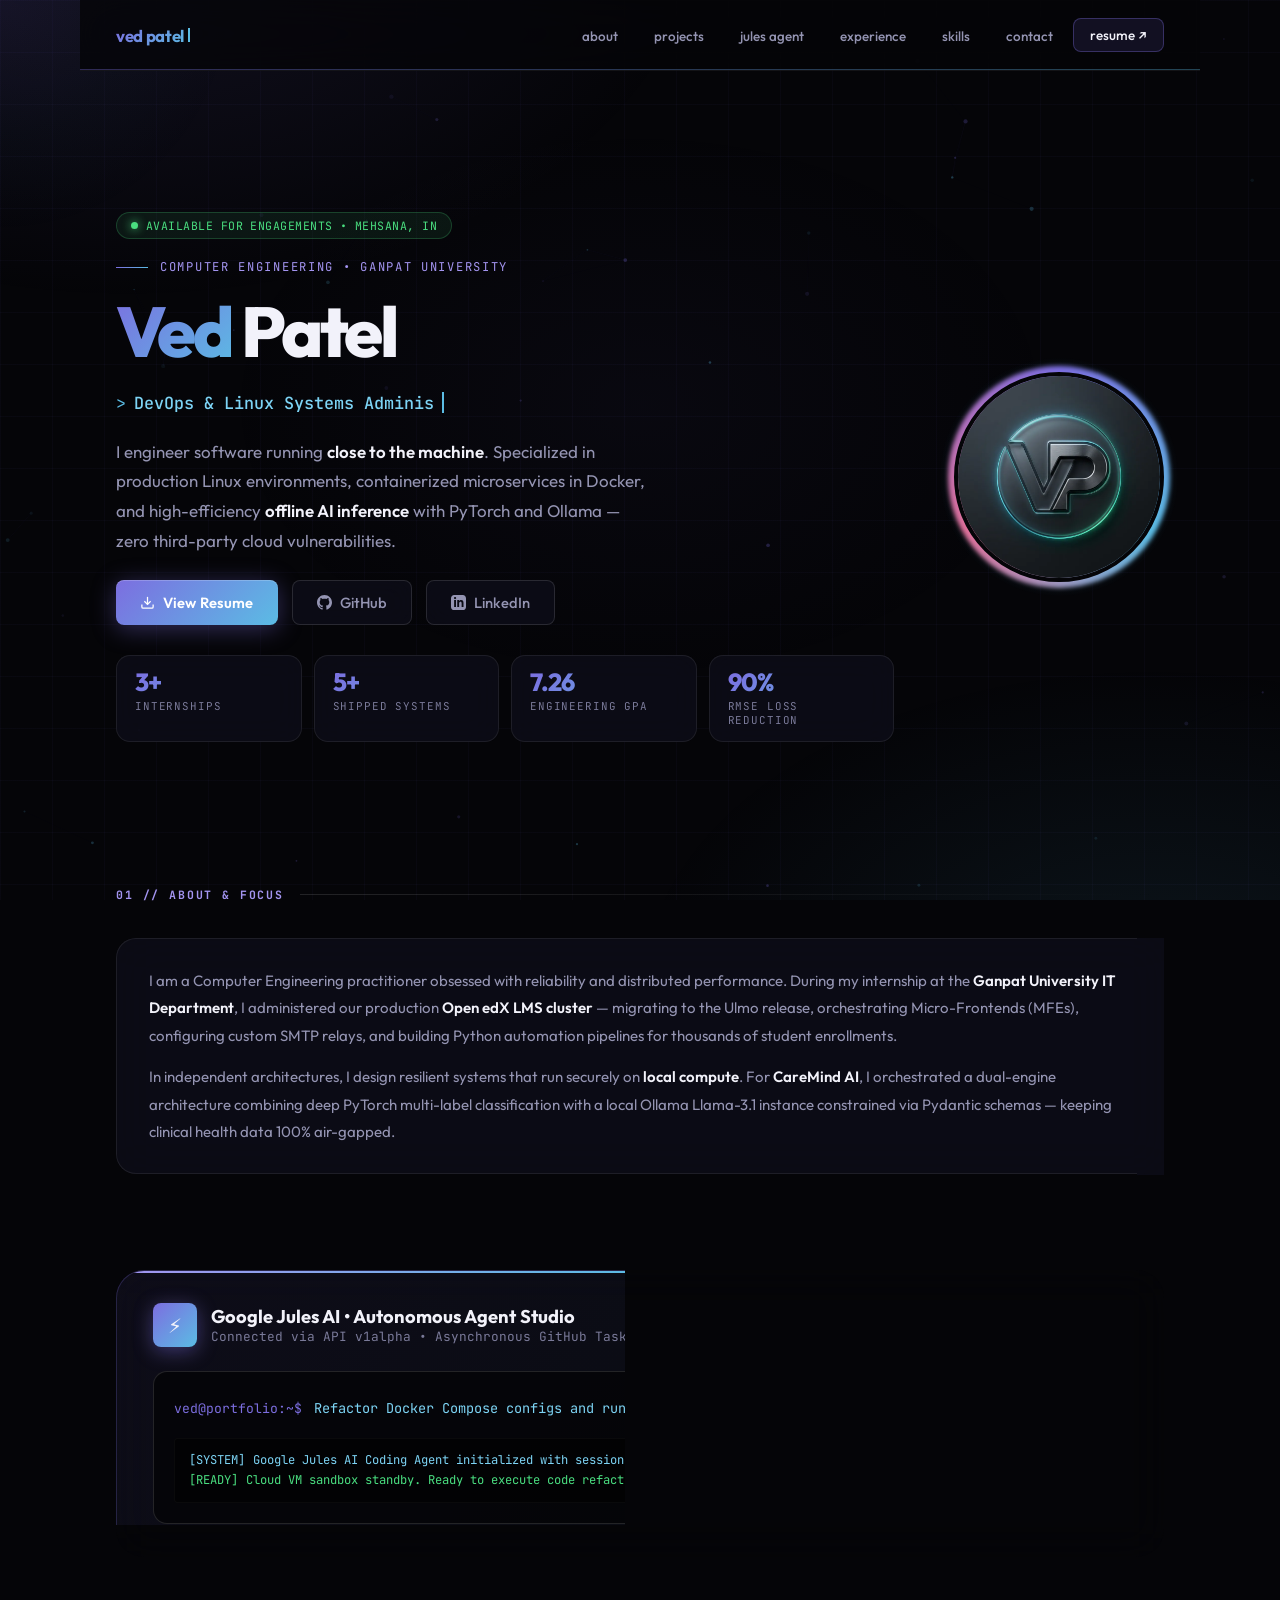
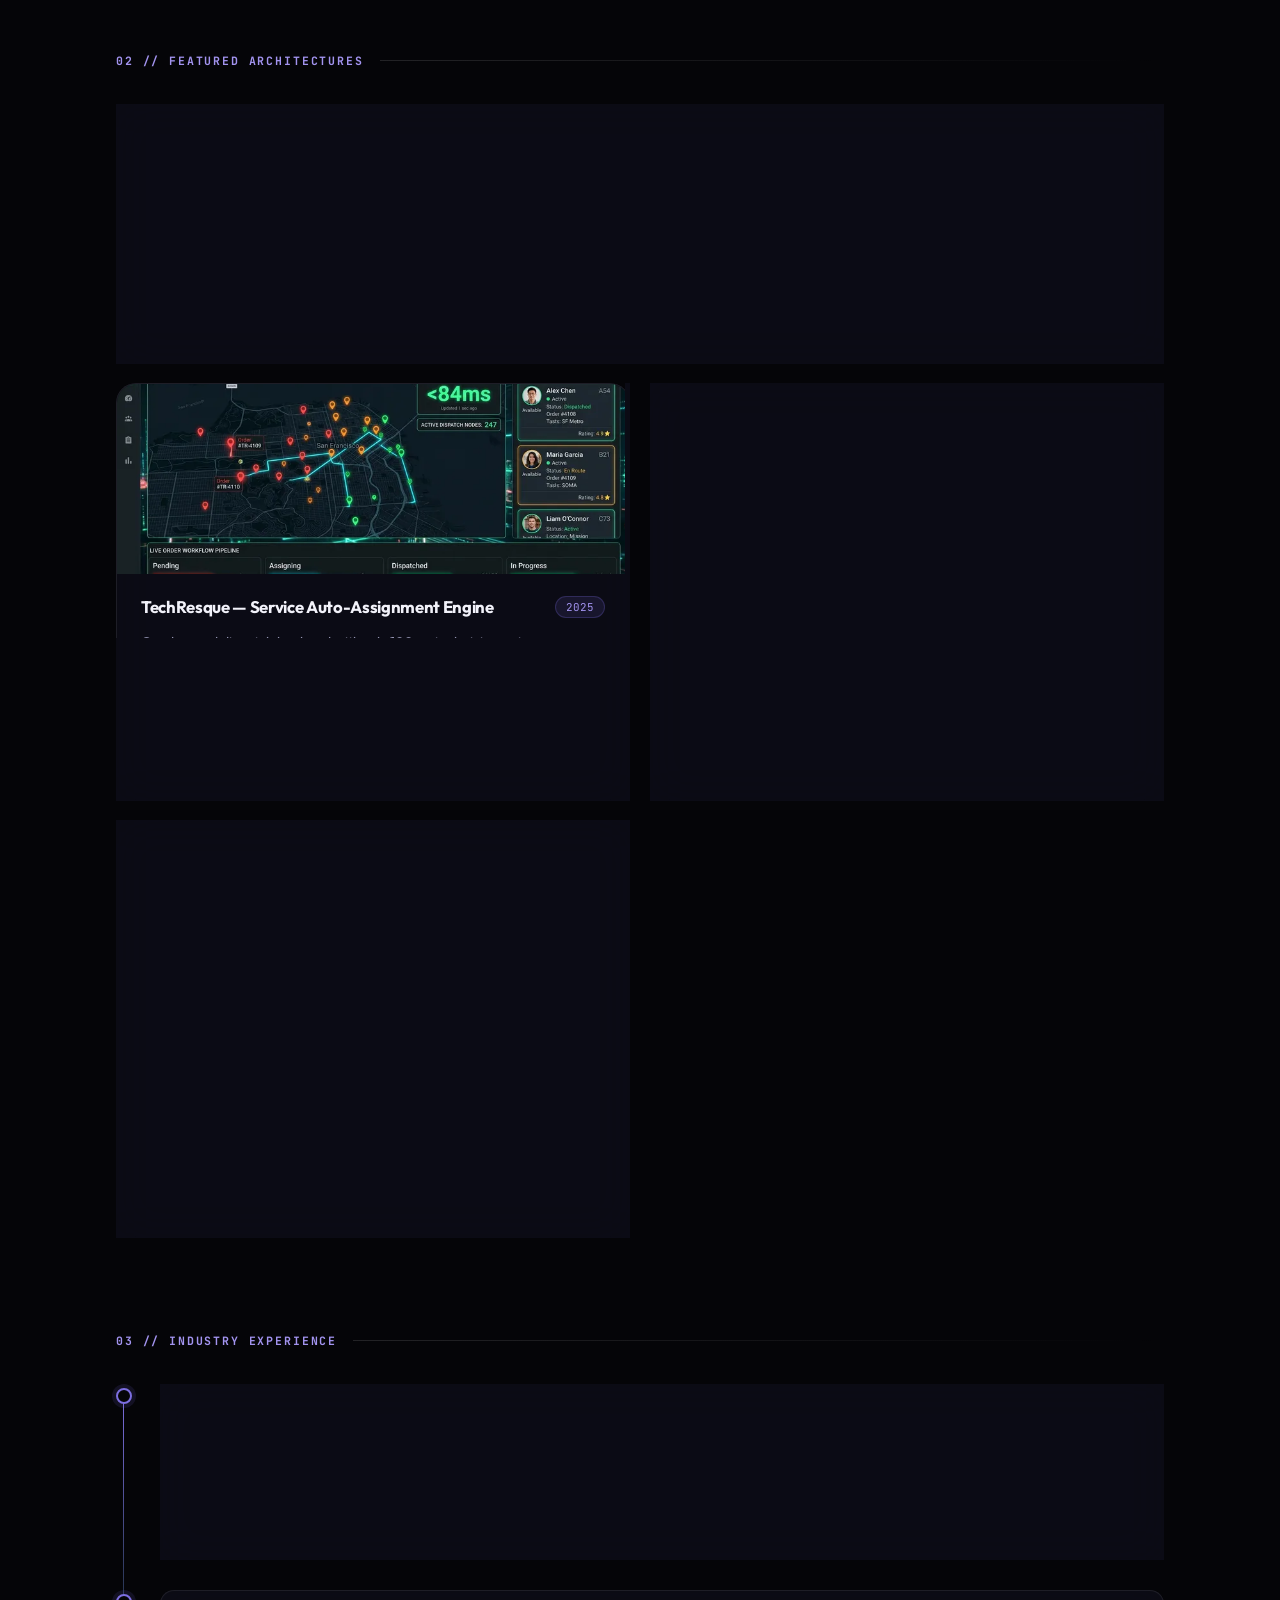
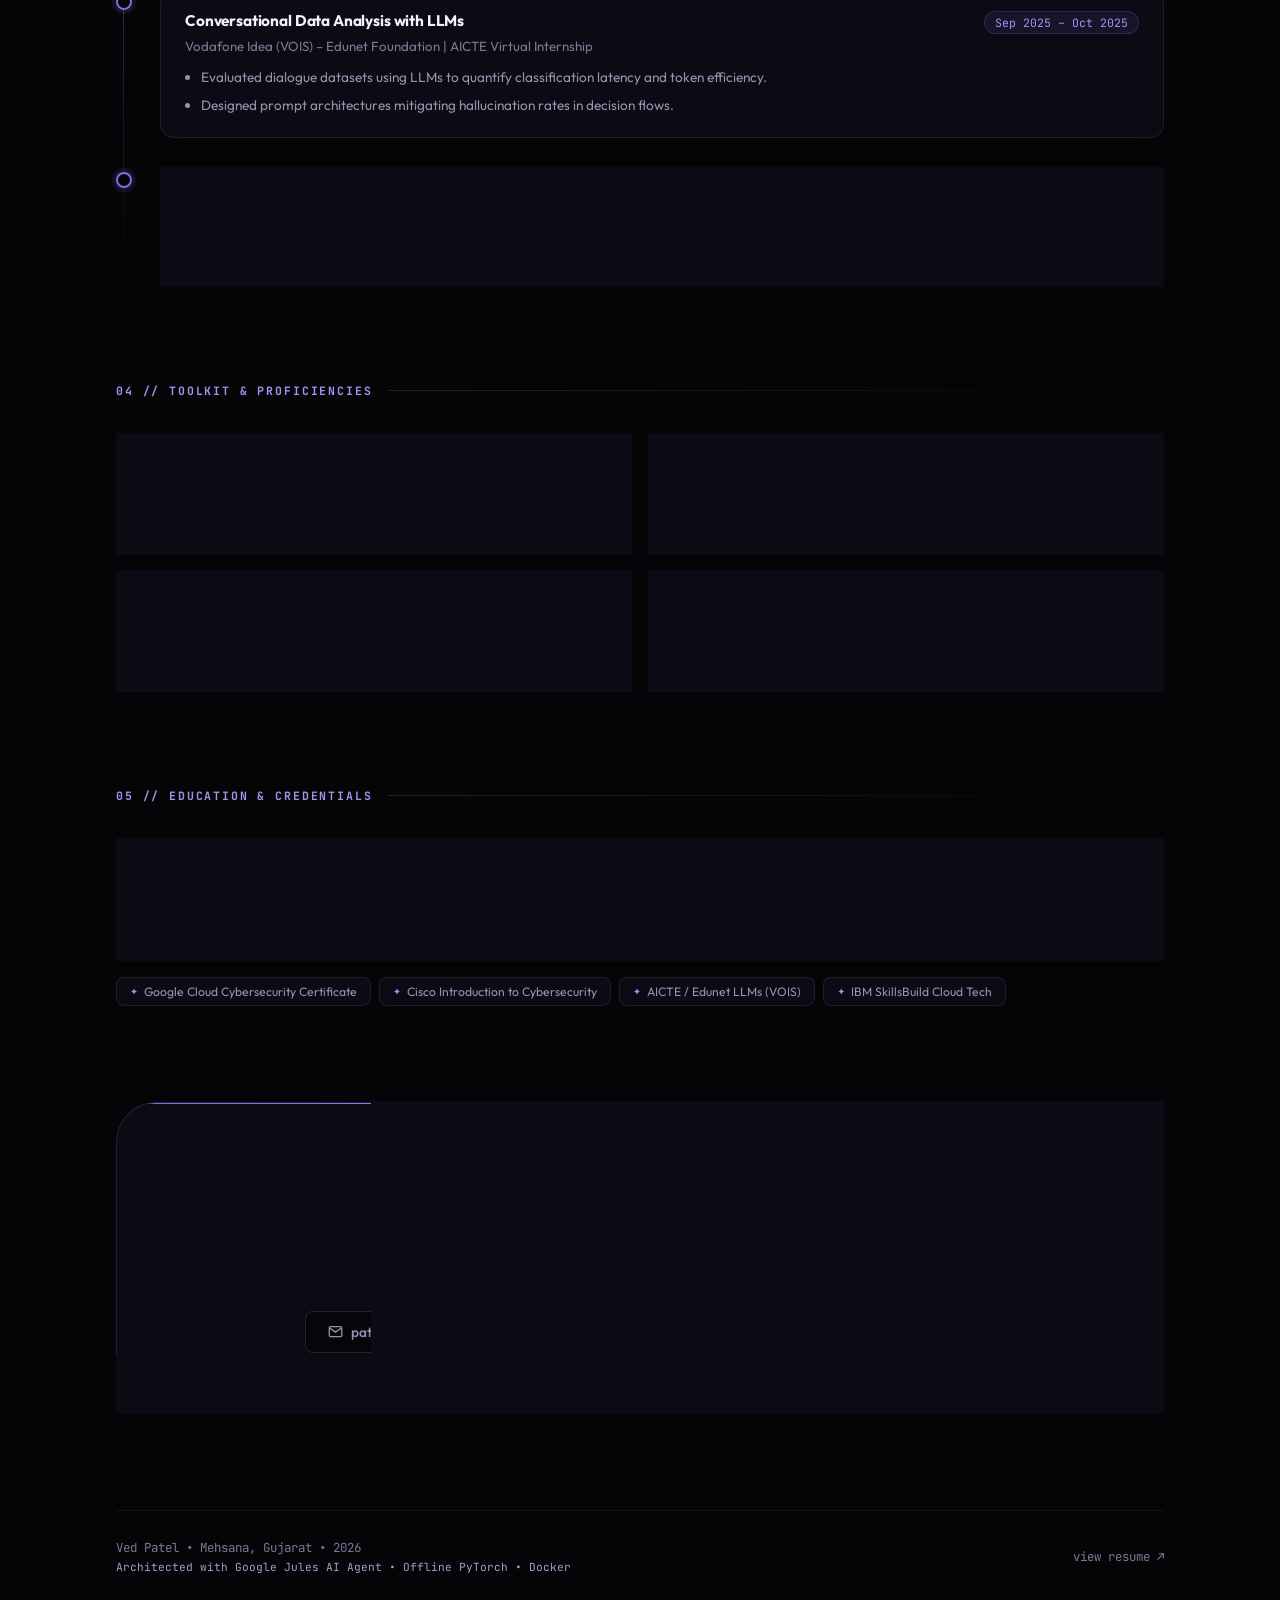
==== commit 72c364cb: "Optimize frontend perf, accessibility, mobile styling & add GH Pages CI 1. Replaced all .jpg images " ====
--- a/index.html
+++ b/index.html
@@ -9,7 +9,7 @@
   <meta property="og:title" content="Ved Patel — Systems, DevOps & Applied AI">
   <meta property="og:description" content="Linux administration, Docker containers, backend APIs, and offline AI pipelines.">
   <meta property="og:type" content="website">
-  <link rel="icon" type="image/jpeg" href="assets/images/ved_avatar.jpg">
+  <link rel="icon" type="image/webp" href="assets/images/ved_avatar.webp">
   <link rel="stylesheet" href="assets/css/style.css">
 </head>
 <body>
@@ -33,10 +33,11 @@
       <li><a href="#experience">experience</a></li>
       <li><a href="#skills">skills</a></li>
       <li><a href="#contact">contact</a></li>
-      <li><button class="nav-cta resume-trigger-btn">resume &nearr;</button></li>
+      <li><button class="nav-cta resume-trigger-btn" aria-label="View Resume">resume &nearr;</button></li>
     </ul>
   </nav>
 
+  <main>
   <!-- HERO -->
   <section class="hero reveal" id="hero">
     <div class="hero-text">
@@ -66,7 +67,7 @@
       </p>
 
       <div class="hero-actions">
-        <button class="btn-primary resume-trigger-btn">
+        <button class="btn-primary resume-trigger-btn" aria-label="View Resume">
           <svg width="15" height="15" viewBox="0 0 24 24" fill="none" stroke="currentColor" stroke-width="2"><path d="M21 15v4a2 2 0 0 1-2 2H5a2 2 0 0 1-2-2v-4"/><polyline points="7 10 12 15 17 10"/><line x1="12" y1="15" x2="12" y2="3"/></svg>
           View Resume
         </button>
@@ -104,14 +105,14 @@
     <div class="hero-avatar-wrap">
       <div class="avatar-halo"></div>
       <div class="avatar-ambient-glow"></div>
-      <img src="assets/images/ved_avatar.jpg" alt="Ved Patel" class="hero-avatar">
+      <img src="assets/images/ved_avatar.webp" alt="Ved Patel" class="hero-avatar">
     </div>
   </section>
 
   <!-- ABOUT -->
   <section class="section reveal" id="about">
     <div class="section-header">
-      <span class="section-label">01 // about &amp; focus</span>
+      <h2 class="section-label">01 // about &amp; focus</h2>
       <div class="section-line"></div>
     </div>
 
@@ -139,7 +140,7 @@
       <div class="jules-title-group">
         <div class="jules-chip">⚡</div>
         <div>
-          <h3 class="jules-h3">Google Jules AI &bull; Autonomous Agent Studio</h3>
+          <h2 class="jules-h3">Google Jules AI &bull; Autonomous Agent Studio</h2>
           <p class="jules-sub">Connected via API v1alpha &bull; Asynchronous GitHub Task Automation</p>
         </div>
       </div>
@@ -172,7 +173,7 @@
   <!-- PROJECTS -->
   <section class="section reveal" id="projects">
     <div class="section-header">
-      <span class="section-label">02 // featured architectures</span>
+      <h2 class="section-label">02 // featured architectures</h2>
       <div class="section-line"></div>
     </div>
 
@@ -181,7 +182,7 @@
       <!-- CareMind AI – FEATURED -->
       <article class="project-card featured">
         <div class="project-img-wrap">
-          <img src="assets/images/caremind.jpg" alt="CareMind AI" class="project-img">
+          <img src="assets/images/caremind.webp" alt="CareMind AI" class="project-img">
         </div>
         <div class="project-body">
           <div class="project-top">
@@ -246,7 +247,7 @@
       <!-- TechResque -->
       <article class="project-card">
         <div class="project-img-wrap">
-          <img src="assets/images/techresque.jpg" alt="TechResque" class="project-img">
+          <img src="assets/images/techresque.webp" alt="TechResque" class="project-img">
         </div>
         <div class="project-body">
           <div class="project-top">
@@ -303,7 +304,7 @@
       <!-- Microgrid -->
       <article class="project-card">
         <div class="project-img-wrap">
-          <img src="assets/images/microgrid.jpg" alt="Predictive Microgrid" class="project-img">
+          <img src="assets/images/microgrid.webp" alt="Predictive Microgrid" class="project-img">
         </div>
         <div class="project-body">
           <div class="project-top">
@@ -348,7 +349,7 @@
       <!-- DevSecOps SIEM -->
       <article class="project-card">
         <div class="project-img-wrap">
-          <img src="assets/images/cybersec.jpg" alt="DevSecOps SIEM Lab" class="project-img">
+          <img src="assets/images/cybersec.webp" alt="DevSecOps SIEM Lab" class="project-img">
         </div>
         <div class="project-body">
           <div class="project-top">
@@ -381,7 +382,7 @@
   <!-- EXPERIENCE -->
   <section class="section reveal" id="experience">
     <div class="section-header">
-      <span class="section-label">03 // industry experience</span>
+      <h2 class="section-label">03 // industry experience</h2>
       <div class="section-line"></div>
     </div>
 
@@ -438,7 +439,7 @@
   <!-- SKILLS -->
   <section class="section reveal" id="skills">
     <div class="section-header">
-      <span class="section-label">04 // toolkit &amp; proficiencies</span>
+      <h2 class="section-label">04 // toolkit &amp; proficiencies</h2>
       <div class="section-line"></div>
     </div>
 
@@ -498,7 +499,7 @@
   <!-- EDUCATION -->
   <section class="section reveal" id="education">
     <div class="section-header">
-      <span class="section-label">05 // education &amp; credentials</span>
+      <h2 class="section-label">05 // education &amp; credentials</h2>
       <div class="section-line"></div>
     </div>
 
@@ -547,15 +548,17 @@
     </div>
   </section>
 
+  </main>
+
   <!-- FOOTER -->
   <footer class="footer">
     <div class="footer-left">
       <span>Ved Patel &bull; Mehsana, Gujarat &bull; 2026</span>
-      <div style="font-size: 0.7rem; color: #555577; margin-top: 4px;">
+      <div style="font-size: 0.7rem; color: #a0a0cc; margin-top: 4px;">
         Architected with Google Jules AI Agent &bull; Offline PyTorch &bull; Docker
       </div>
     </div>
-    <button class="resume-trigger-btn">view resume &nearr;</button>
+    <button class="resume-trigger-btn" aria-label="View Resume">view resume &nearr;</button>
   </footer>
 
 </div>
@@ -567,7 +570,7 @@
       <span class="modal-title">Ved Patel &mdash; Engineering Resume</span>
       <div class="modal-actions">
         <a href="Ved_Patel_Resume.pdf" download="Ved_Patel_Resume.pdf" class="modal-download-btn">download pdf</a>
-        <button class="modal-close-btn" id="resume-close-btn">&times;</button>
+        <button class="modal-close-btn" id="resume-close-btn" aria-label="Close Modal">&times;</button>
       </div>
     </div>
     <div class="modal-body">
--- a/assets/css/style.css
+++ b/assets/css/style.css
@@ -20,7 +20,7 @@
 
   --text:          #f2f2fa;
   --text-muted:    #9494b2;
-  --text-faint:    #555577;
+  --text-faint:    #7a7a99;
 
   --purple:        #7c6ee0;
   --purple-light:  #a394f0;
@@ -1152,3 +1152,4 @@
   .timeline-dot { display: none; }
   .footer { flex-direction: column; gap: 12px; text-align: center; }
 }
+@media (max-width: 768px) { .jules-terminal-prompt { flex-direction: column; align-items: stretch; } .jules-section { padding: 24px 20px; } }
